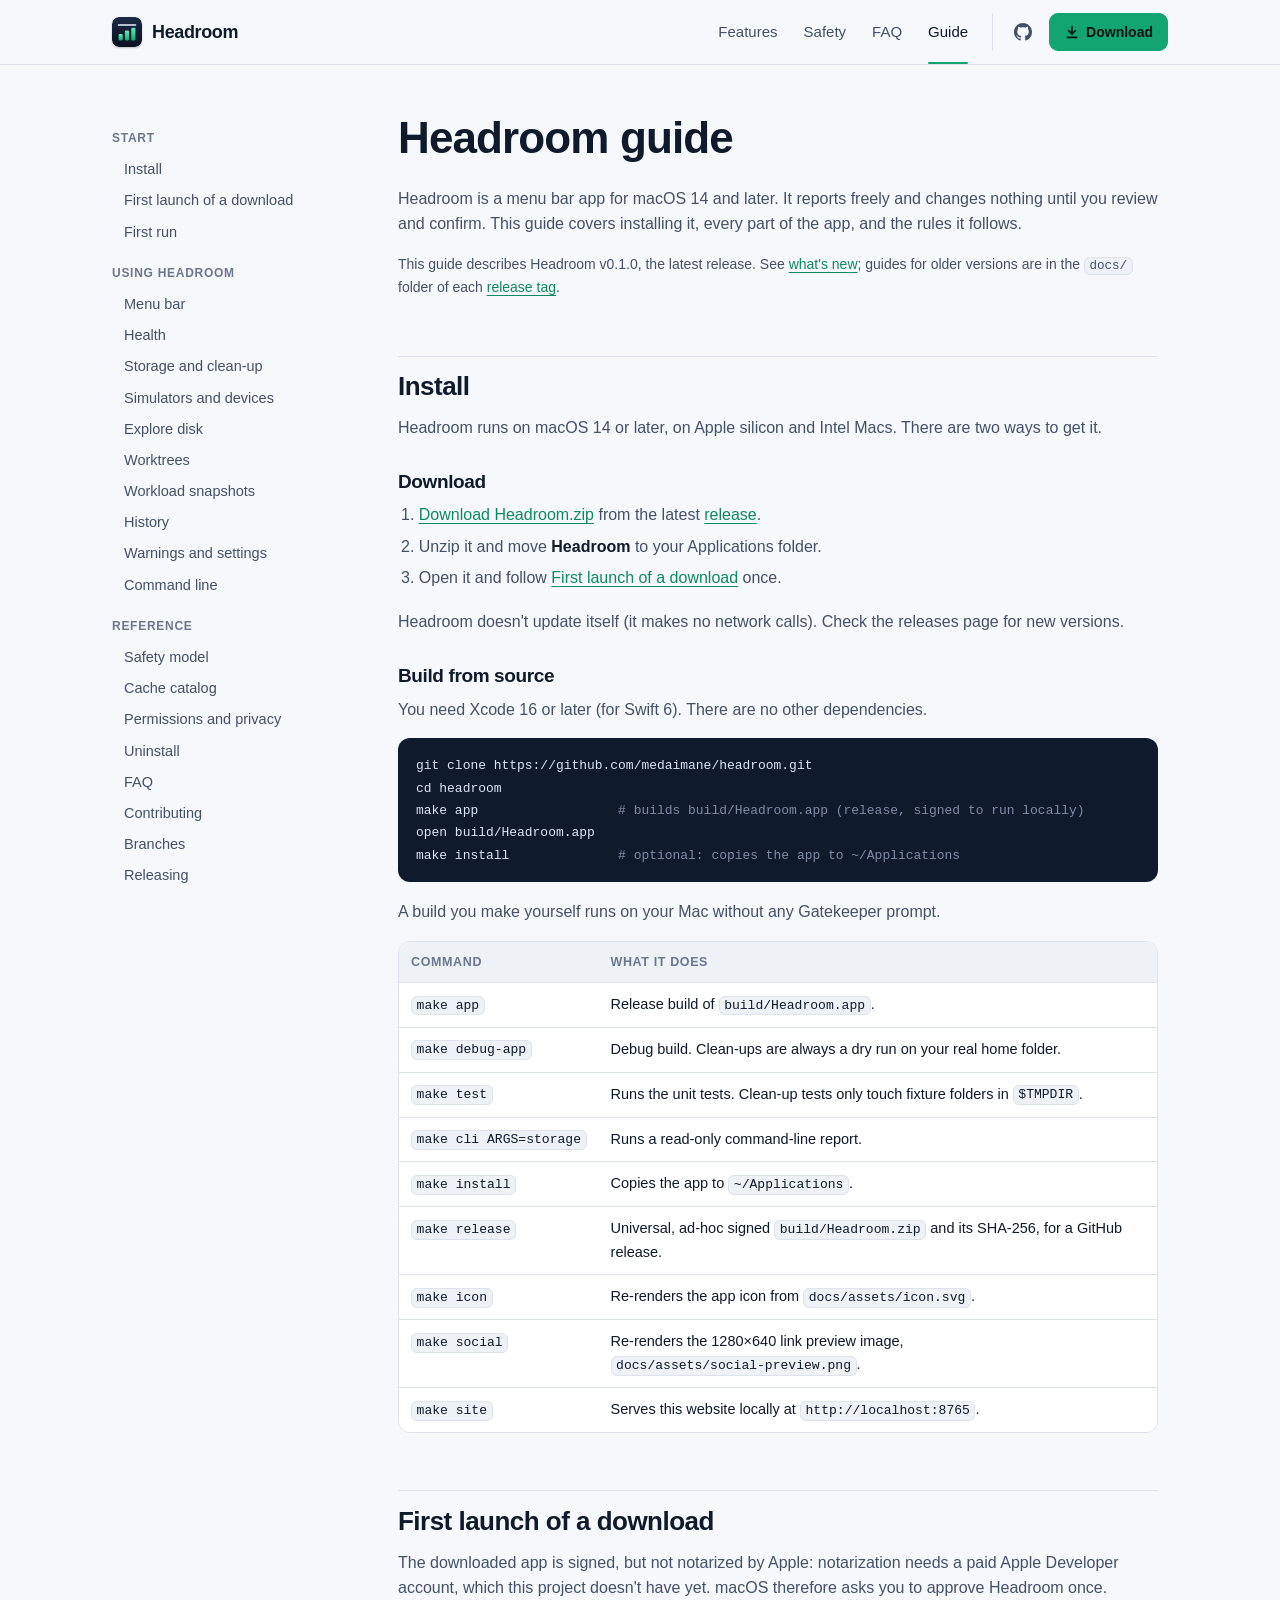
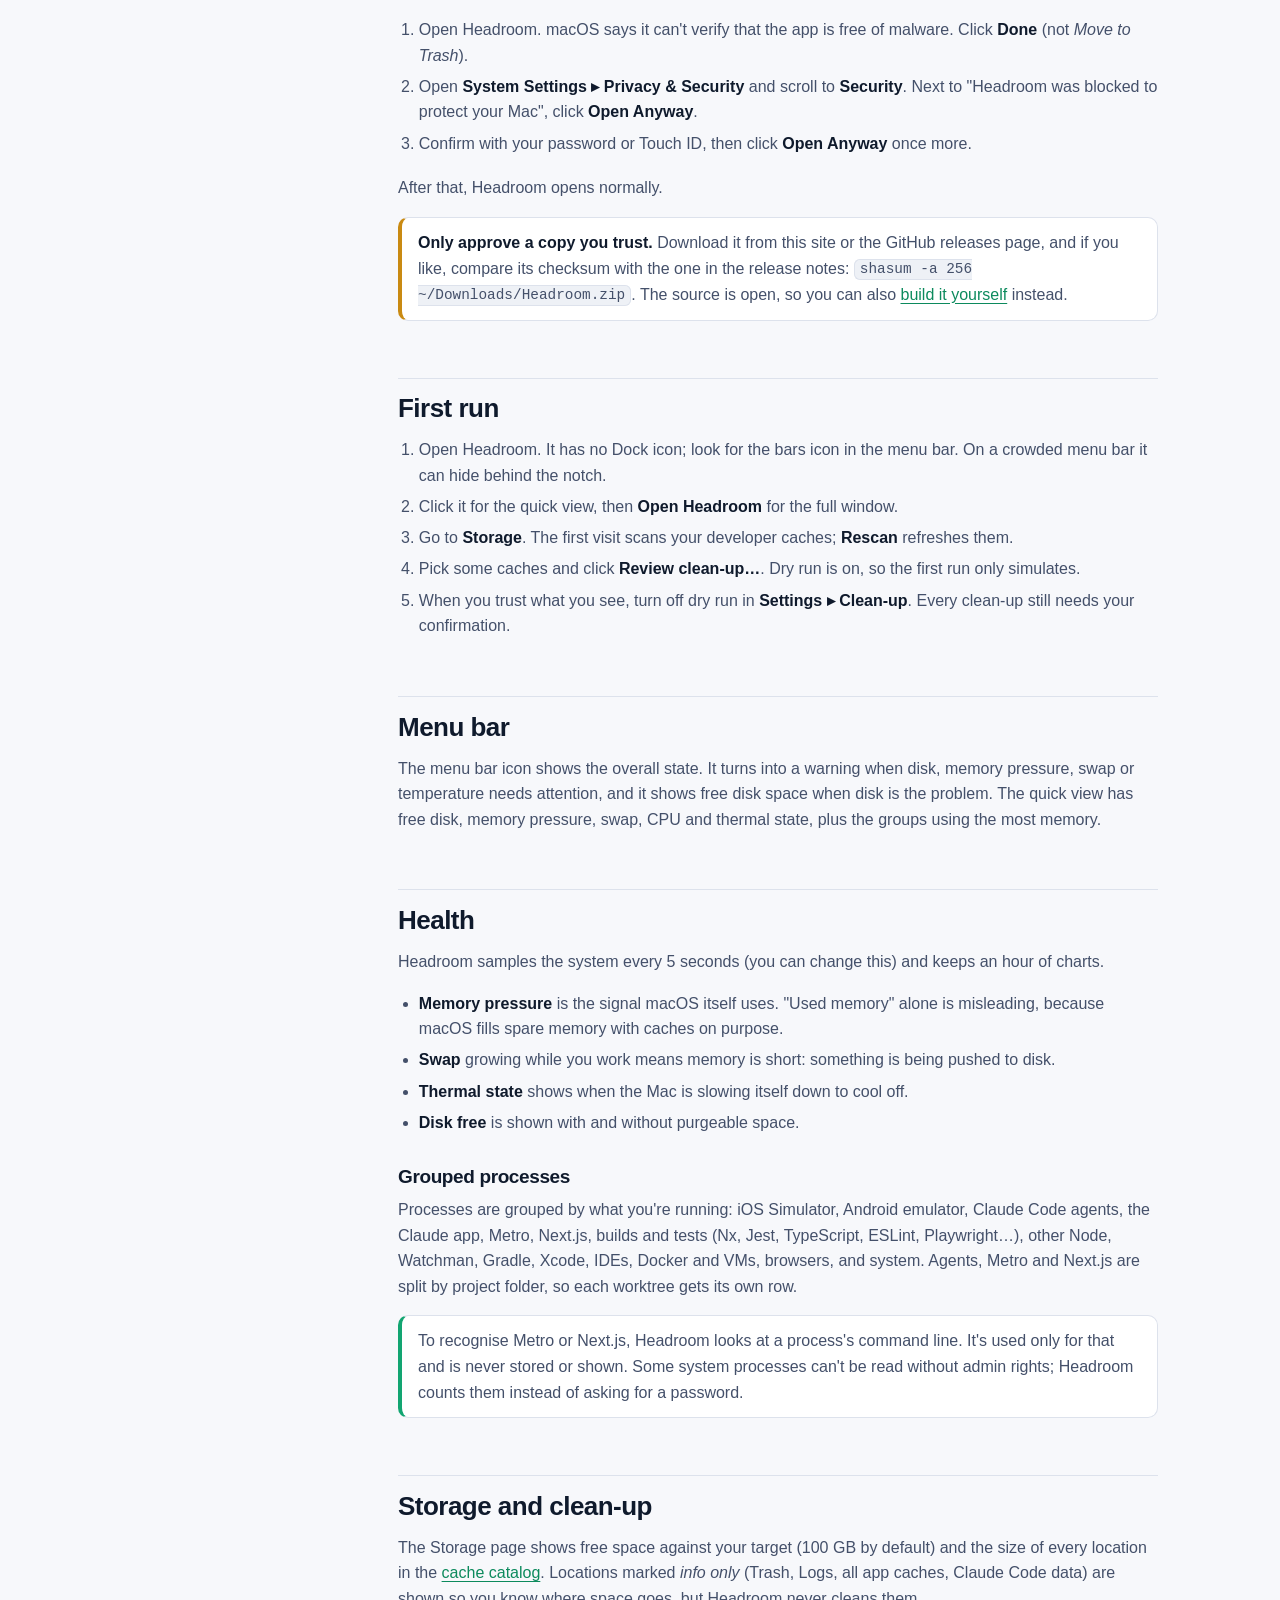
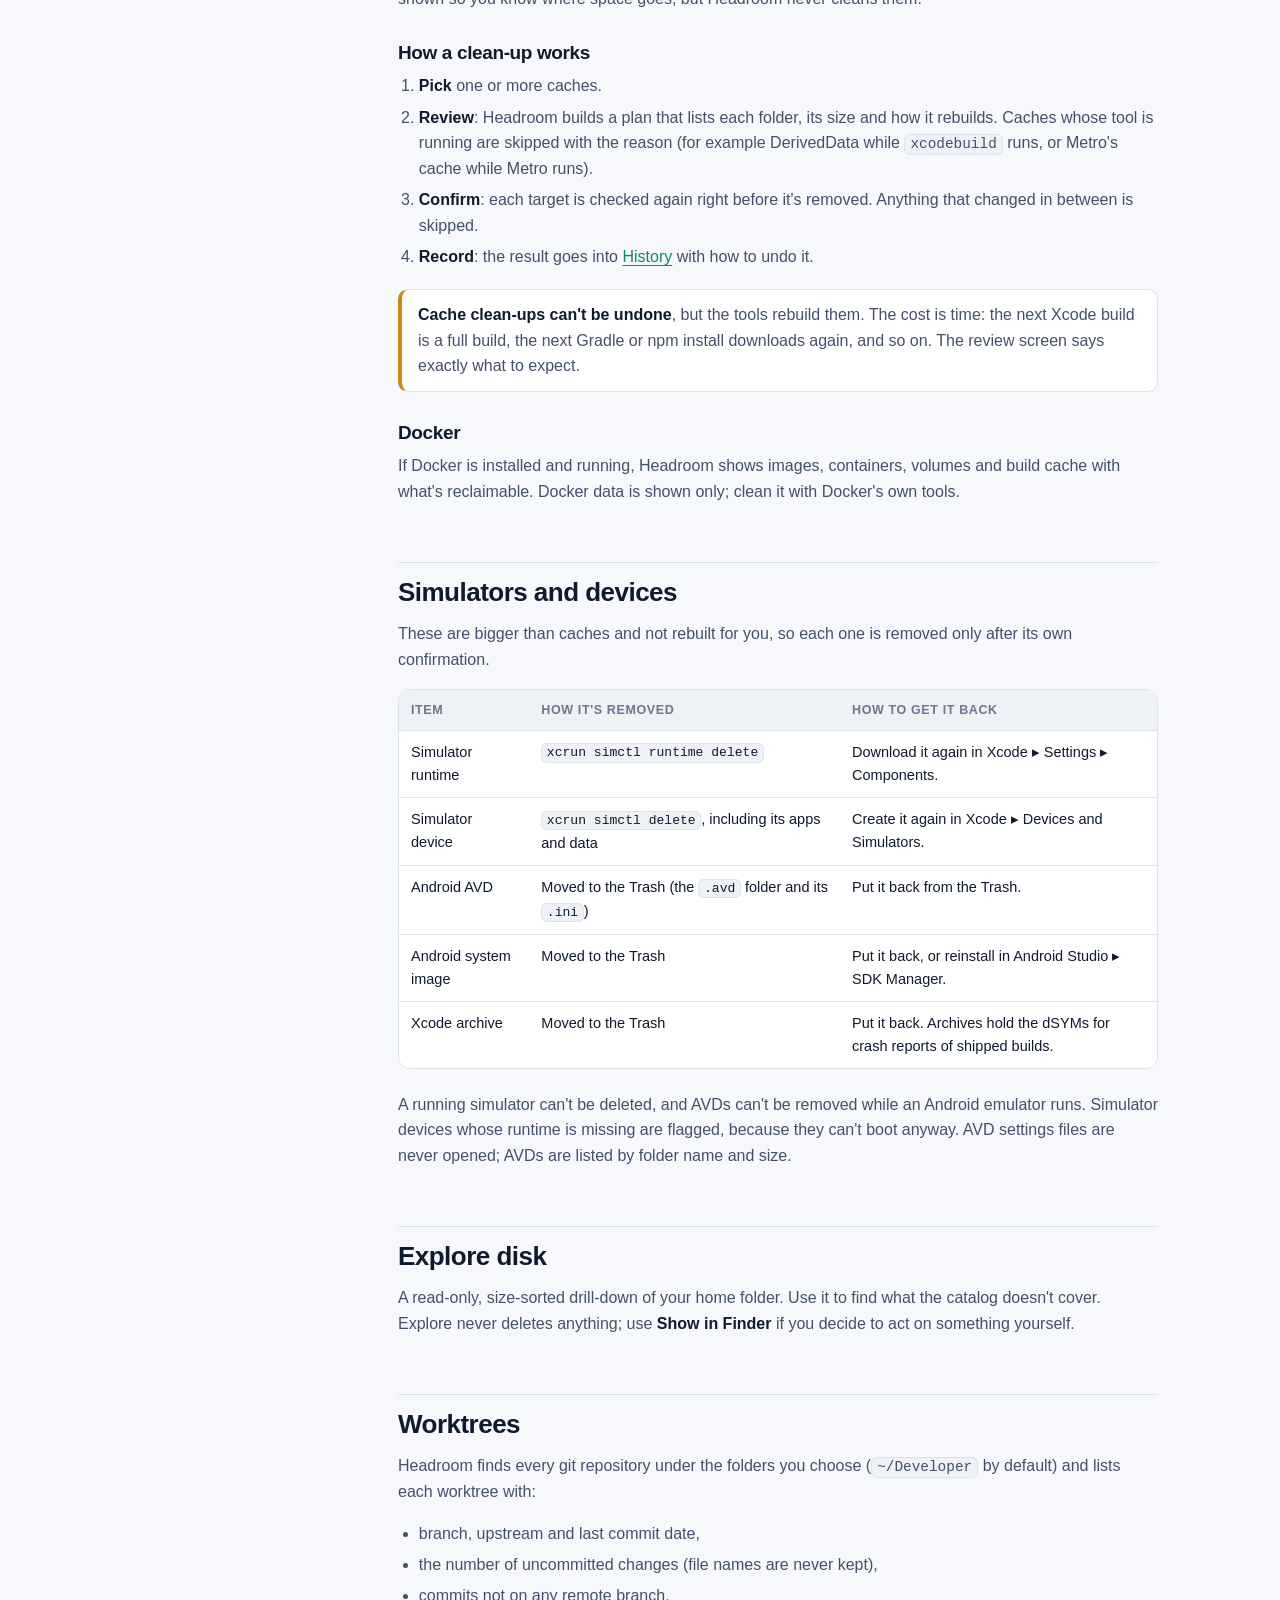
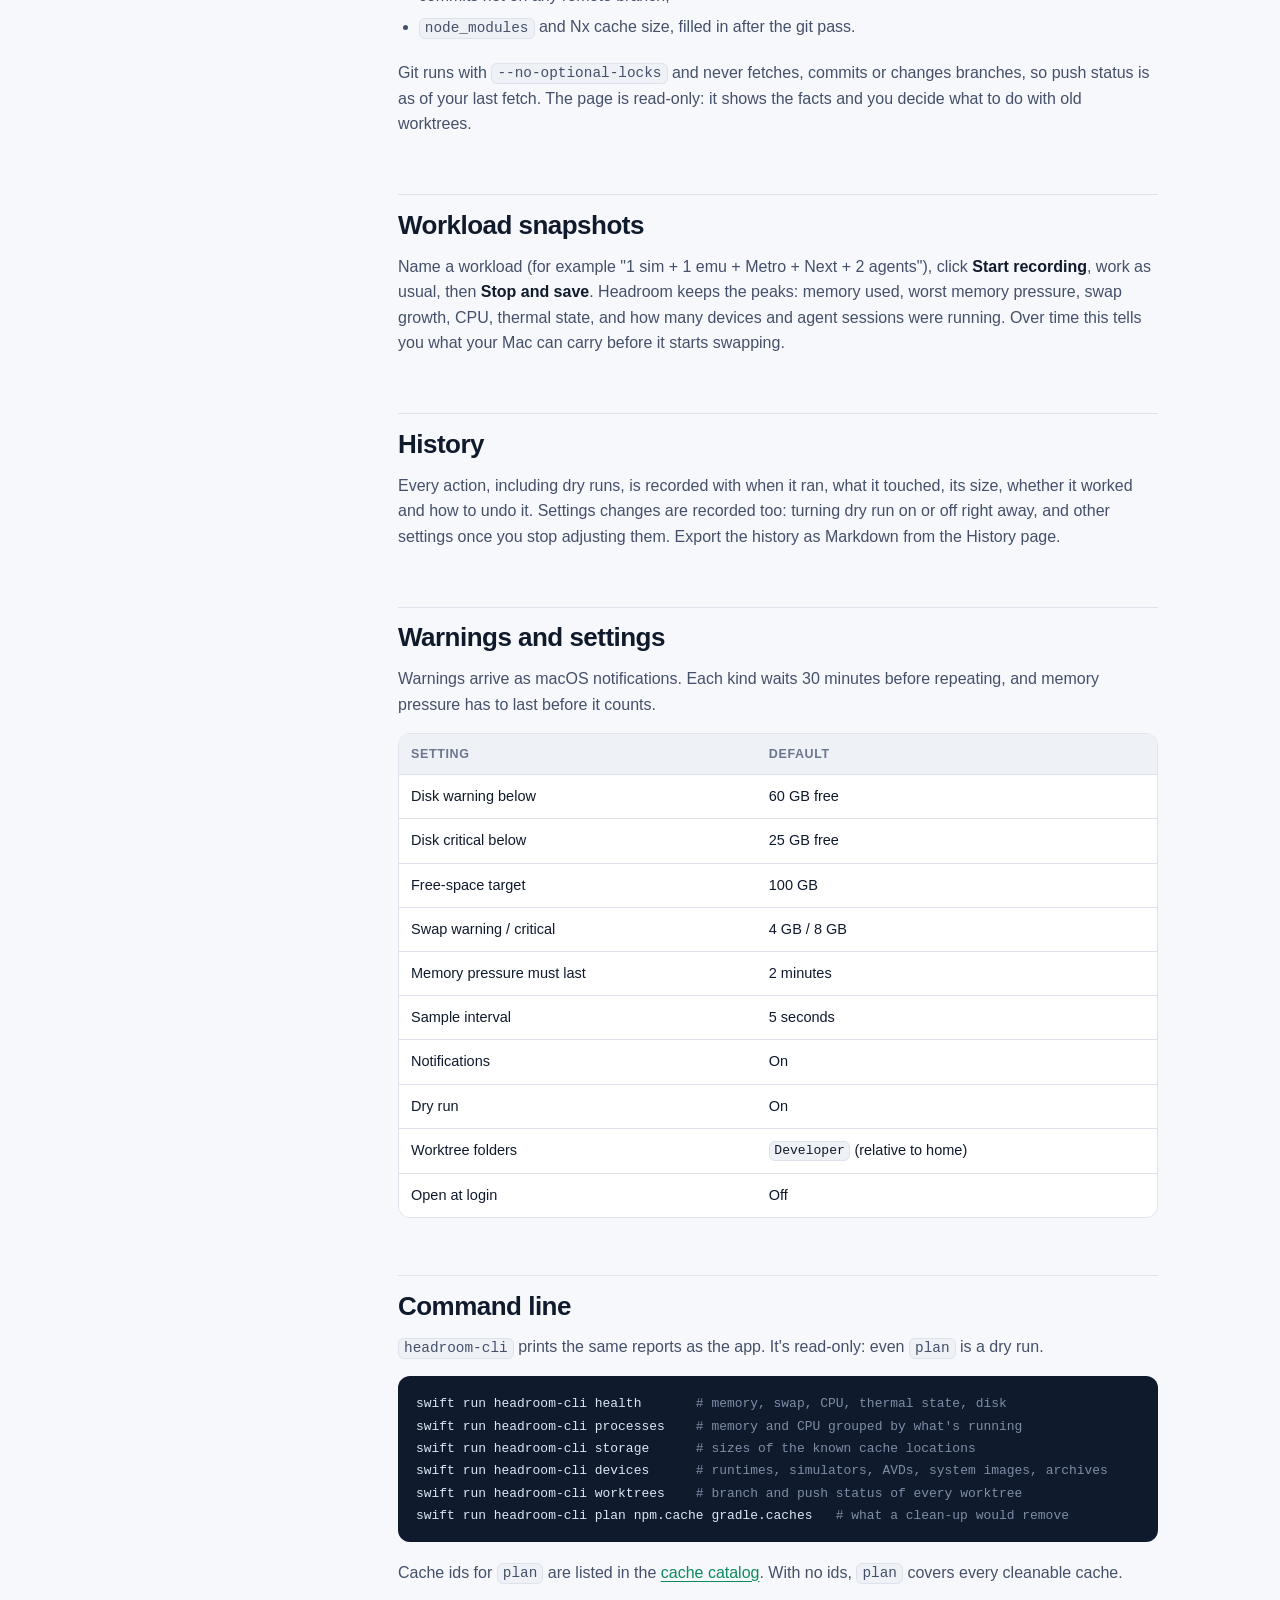
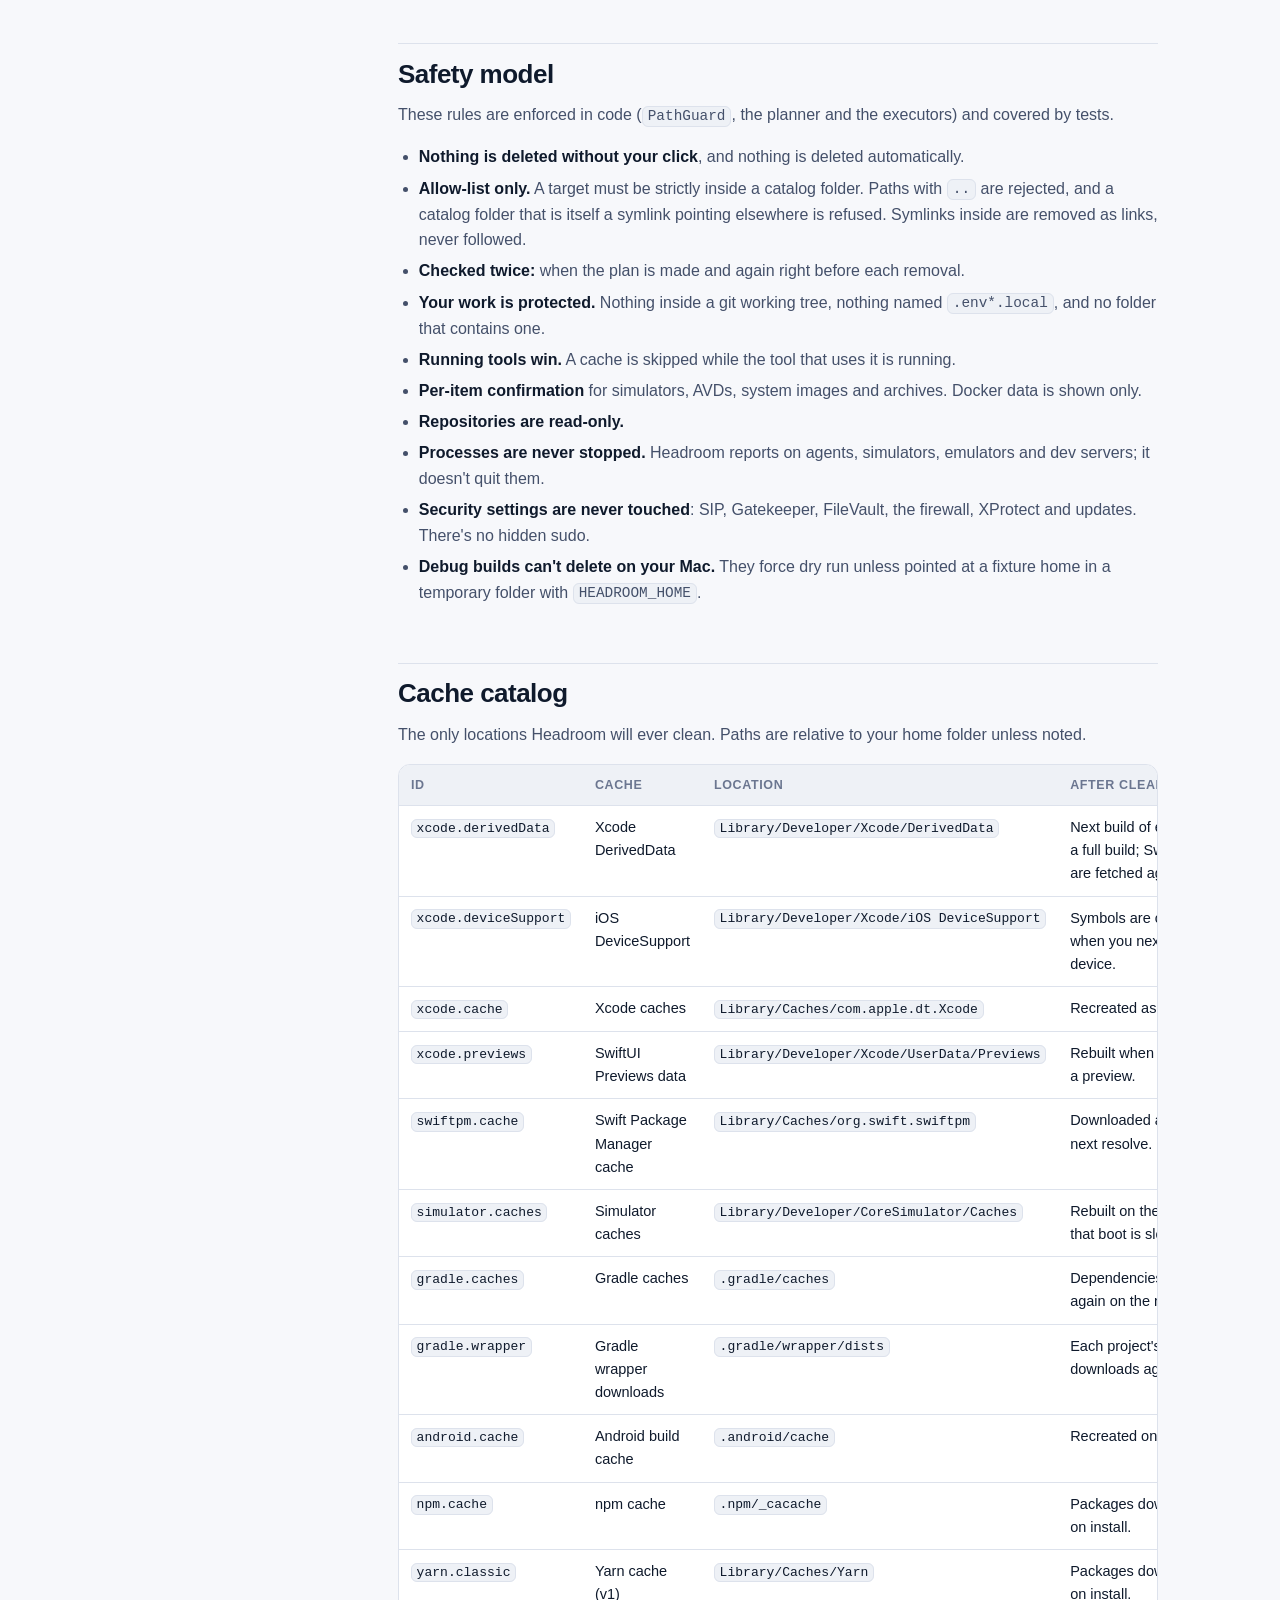
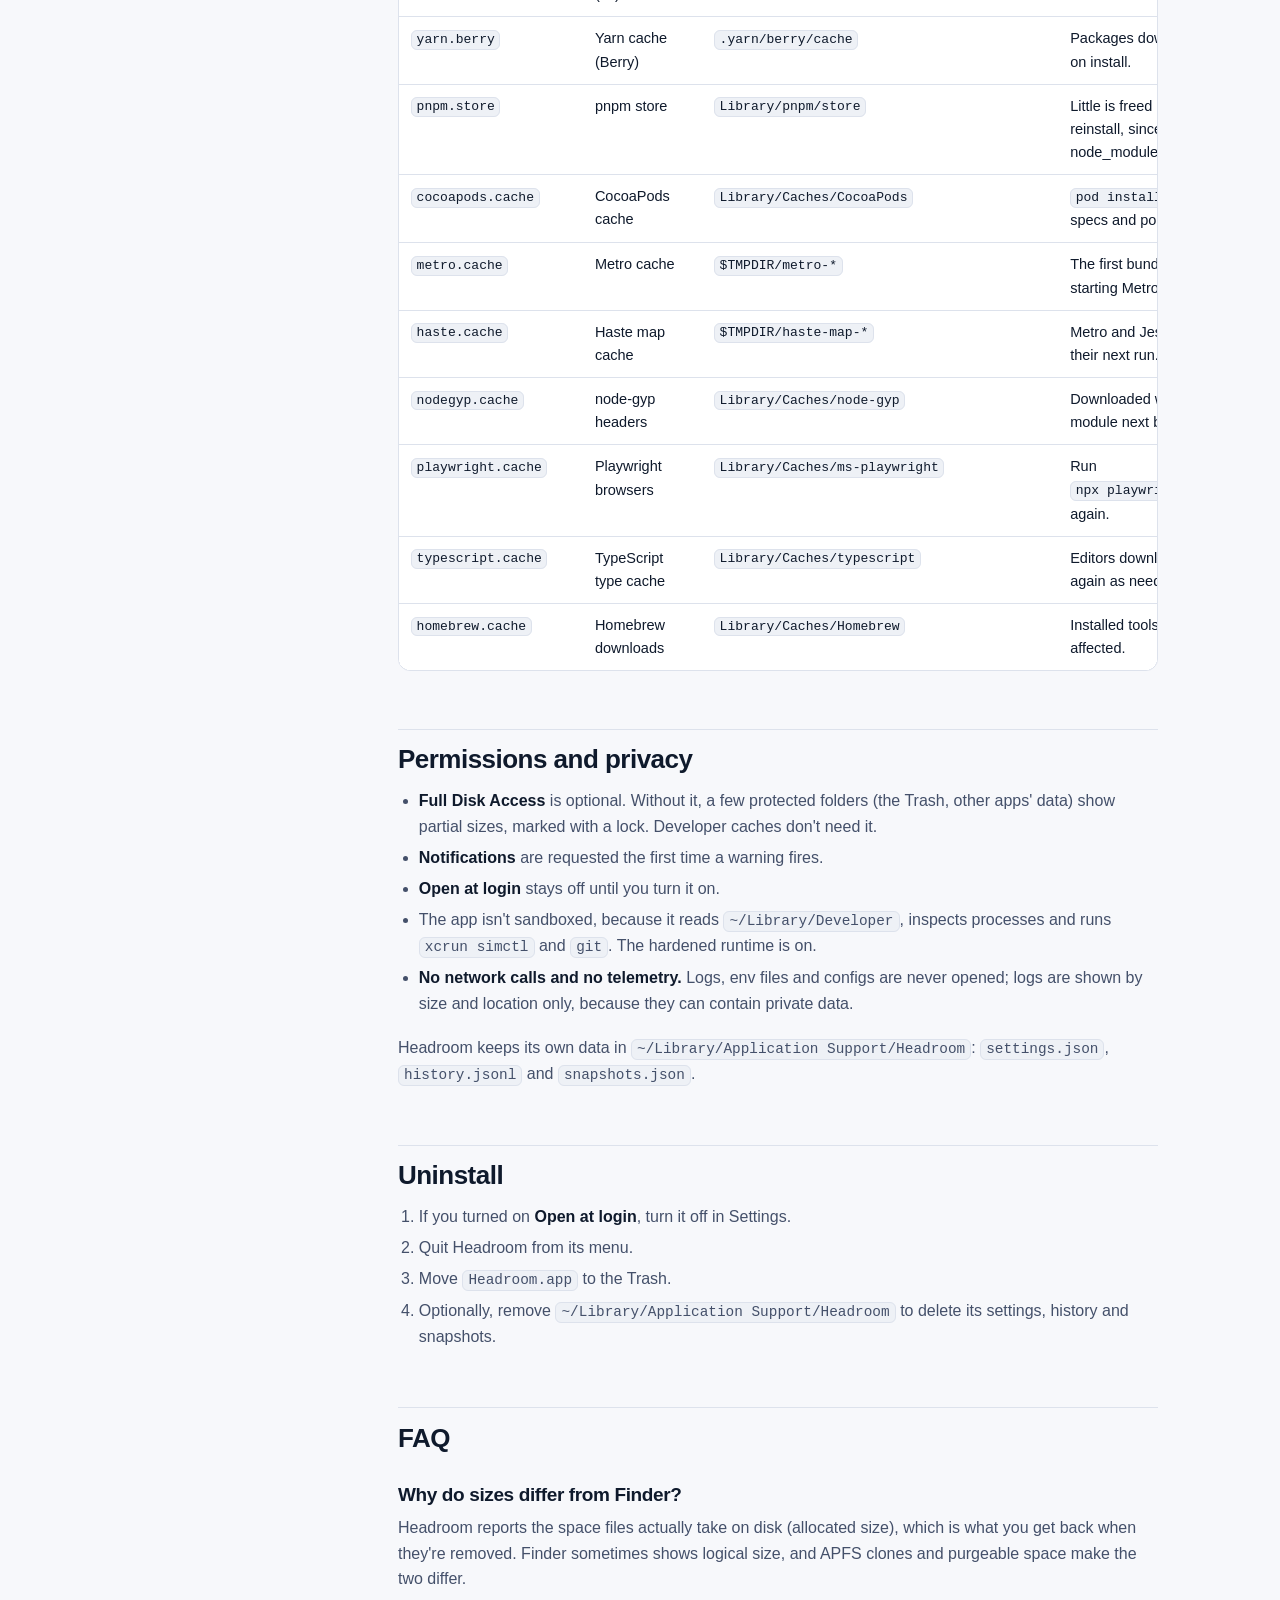
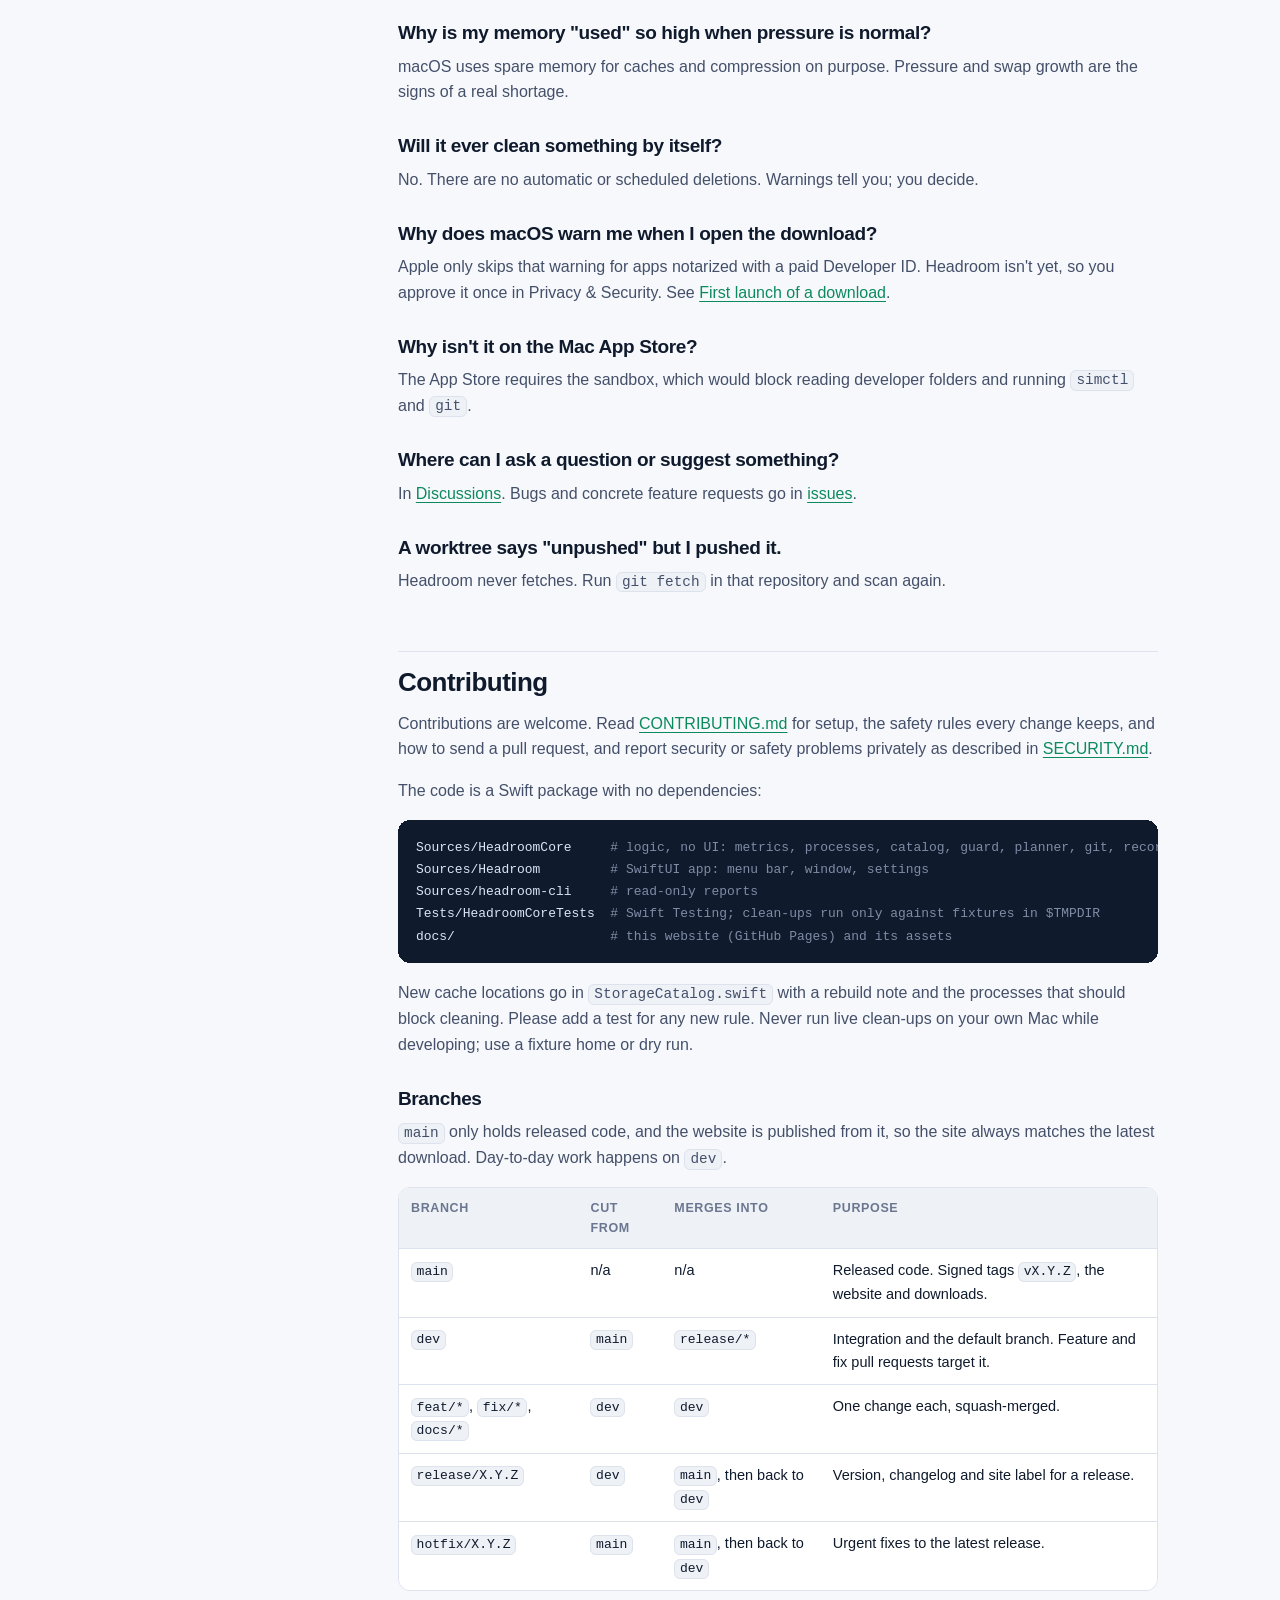
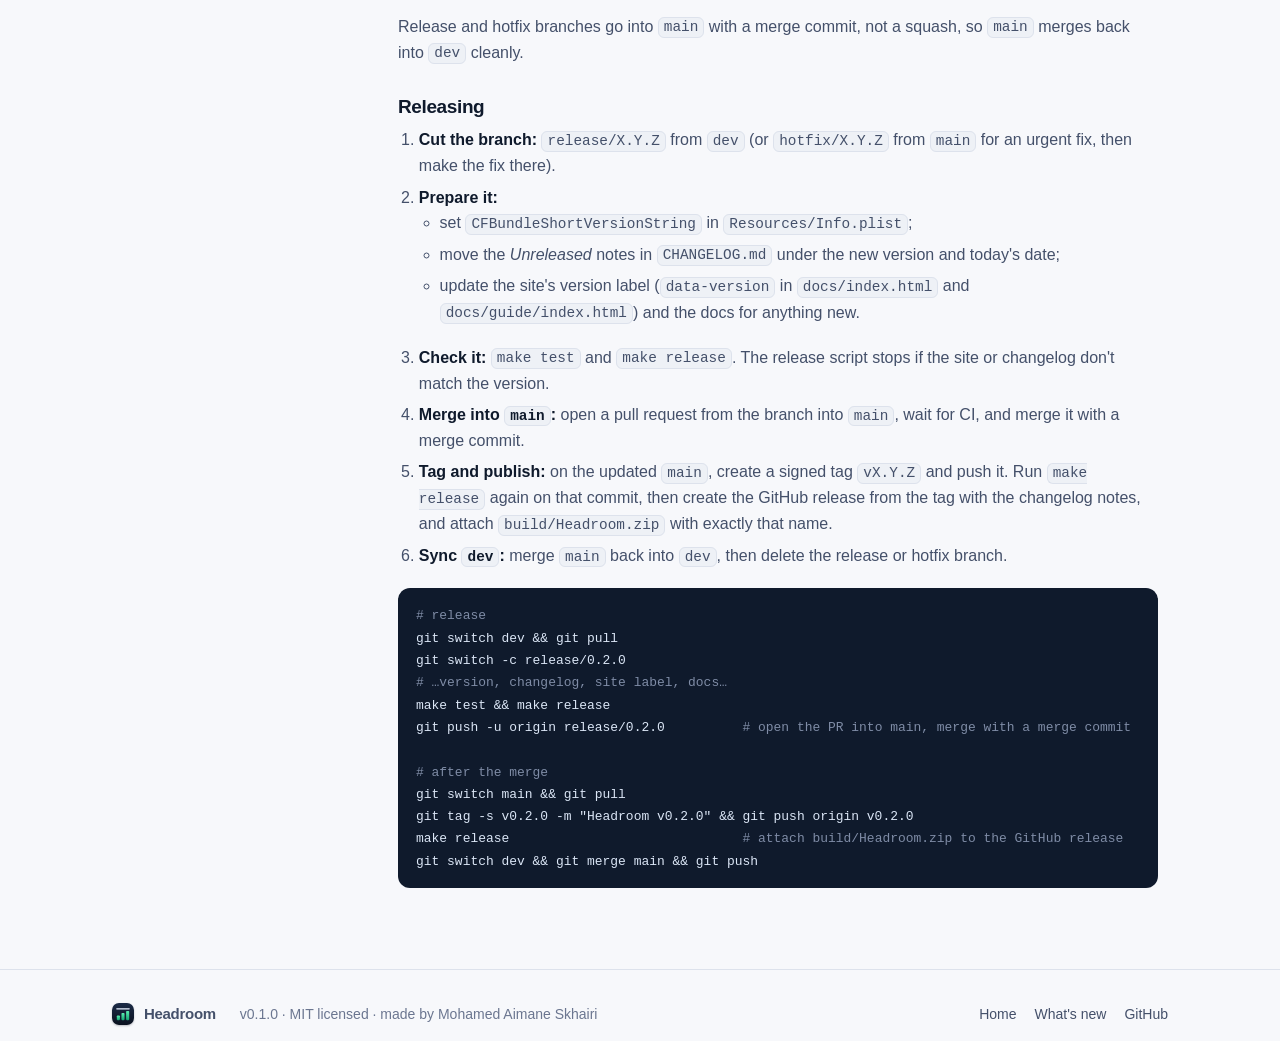
==== docs/guide/index.html @ bd7bbe06 "Record settings changes in History - Dry run on/off is recorded immediately with what it means and h" ====
<!doctype html>
<html lang="en">
<head>
  <meta charset="utf-8">
  <meta name="viewport" content="width=device-width, initial-scale=1">
  <title>Headroom Guide</title>
  <meta name="description" content="How to install and use Headroom: live health, storage and safe clean-ups, simulators and devices, worktrees, snapshots, the CLI and the safety model.">
  <meta name="theme-color" content="#0a111f">
  <meta property="og:title" content="Headroom Guide">
  <meta property="og:description" content="Install Headroom and use every part of it: live health, safe clean-ups, simulators, worktrees, snapshots and the CLI.">
  <meta property="og:type" content="website">
  <meta property="og:url" content="https://medaimane.github.io/headroom/guide/">
  <meta property="og:image" content="https://medaimane.github.io/headroom/assets/social-preview.png">
  <meta property="og:image:width" content="1280">
  <meta property="og:image:height" content="640">
  <meta property="og:image:alt" content="Headroom app icon with the tagline: Keep your dev Mac fast.">
  <meta name="twitter:card" content="summary_large_image">
  <link rel="icon" href="../assets/mark.svg" type="image/svg+xml">
  <link rel="stylesheet" href="../assets/site.css">
</head>
<body>
  <header class="site-header">
    <div class="wrap">
      <a class="brand" href="../"><img src="../assets/mark.svg" alt="">Headroom</a>
      <nav class="nav" aria-label="Main">
        <div class="nav-links">
          <a class="hide-sm" href="../#features">Features</a>
          <a class="hide-sm" href="../#safety">Safety</a>
          <a class="hide-sm" href="../#faq">FAQ</a>
          <a href="./" aria-current="page">Guide</a>
        </div>
        <div class="nav-actions">
          <a class="nav-icon" href="https://github.com/medaimane/headroom" aria-label="Headroom on GitHub" title="GitHub"><svg viewBox="0 0 16 16" width="18" height="18" fill="currentColor" aria-hidden="true"><path d="M8 0C3.58 0 0 3.58 0 8c0 3.54 2.29 6.53 5.47 7.59.4.07.55-.17.55-.38 0-.19-.01-.82-.01-1.49-2.01.37-2.53-.49-2.69-.94-.09-.23-.48-.94-.82-1.13-.28-.15-.68-.52-.01-.53.63-.01 1.08.58 1.23.82.72 1.21 1.87.87 2.33.66.07-.52.28-.87.51-1.07-1.78-.2-3.64-.89-3.64-3.95 0-.87.31-1.59.82-2.15-.08-.2-.36-1.02.08-2.12 0 0 .67-.21 2.2.82.64-.18 1.32-.27 2-.27.68 0 1.36.09 2 .27 1.53-1.04 2.2-.82 2.2-.82.44 1.1.16 1.92.08 2.12.51.56.82 1.27.82 2.15 0 3.07-1.87 3.75-3.65 3.95.29.25.54.73.54 1.48 0 1.07-.01 1.93-.01 2.2 0 .21.15.46.55.38A8.013 8.013 0 0016 8c0-4.42-3.58-8-8-8z"/></svg></a>
          <a class="btn primary btn-sm nav-download" aria-label="Download Headroom" href="https://github.com/medaimane/headroom/releases/latest/download/Headroom.zip"><svg viewBox="0 0 24 24" width="16" height="16" fill="none" stroke="currentColor" stroke-width="2.4" stroke-linecap="round" stroke-linejoin="round" aria-hidden="true"><path d="M12 4v11"/><path d="M7 10l5 5 5-5"/><path d="M5 20h14"/></svg><span class="label">Download</span></a>
        </div>
      </nav>
    </div>
  </header>

  <div class="wrap doc">
    <aside class="toc" aria-label="On this page">
      <details>
        <summary>On this page</summary>
        <p>Start</p>
        <ul>
          <li><a href="#install">Install</a></li>
          <li><a href="#first-launch">First launch of a download</a></li>
          <li><a href="#first-run">First run</a></li>
        </ul>
        <p>Using Headroom</p>
        <ul>
          <li><a href="#menu-bar">Menu bar</a></li>
          <li><a href="#health">Health</a></li>
          <li><a href="#storage">Storage and clean-up</a></li>
          <li><a href="#devices">Simulators and devices</a></li>
          <li><a href="#explore">Explore disk</a></li>
          <li><a href="#worktrees">Worktrees</a></li>
          <li><a href="#snapshots">Workload snapshots</a></li>
          <li><a href="#history">History</a></li>
          <li><a href="#settings">Warnings and settings</a></li>
          <li><a href="#cli">Command line</a></li>
        </ul>
        <p>Reference</p>
        <ul>
          <li><a href="#safety">Safety model</a></li>
          <li><a href="#caches">Cache catalog</a></li>
          <li><a href="#privacy">Permissions and privacy</a></li>
          <li><a href="#uninstall">Uninstall</a></li>
          <li><a href="#faq">FAQ</a></li>
          <li><a href="#contributing">Contributing</a></li>
          <li><a href="#branches">Branches</a></li>
          <li><a href="#releasing">Releasing</a></li>
        </ul>
      </details>
    </aside>

    <main class="prose">
      <h1>Headroom guide</h1>
      <p>Headroom is a menu bar app for macOS 14 and later. It reports freely and changes nothing until you review and confirm. This guide covers installing it, every part of the app, and the rules it follows.</p>
      <p class="fine">This guide describes Headroom <span class="version" data-version="0.1.0">v0.1.0</span>, the latest release. See <a href="https://github.com/medaimane/headroom/blob/main/CHANGELOG.md">what's new</a>; guides for older versions are in the <code>docs/</code> folder of each <a href="https://github.com/medaimane/headroom/tags">release tag</a>.</p>

      <h2 id="install">Install</h2>
      <p>Headroom runs on macOS 14 or later, on Apple silicon and Intel Macs. There are two ways to get it.</p>
      <h3>Download</h3>
      <ol>
        <li><a href="https://github.com/medaimane/headroom/releases/latest/download/Headroom.zip">Download Headroom.zip</a> from the latest <a href="https://github.com/medaimane/headroom/releases">release</a>.</li>
        <li>Unzip it and move <strong>Headroom</strong> to your Applications folder.</li>
        <li>Open it and follow <a href="#first-launch">First launch of a download</a> once.</li>
      </ol>
      <p>Headroom doesn't update itself (it makes no network calls). Check the releases page for new versions.</p>
      <h3>Build from source</h3>
      <p>You need Xcode 16 or later (for Swift 6). There are no other dependencies.</p>
<pre><code>git clone https://github.com/medaimane/headroom.git
cd headroom
make app                  <span class="c"># builds build/Headroom.app (release, signed to run locally)</span>
open build/Headroom.app
make install              <span class="c"># optional: copies the app to ~/Applications</span></code></pre>
      <p>A build you make yourself runs on your Mac without any Gatekeeper prompt.</p>
      <div class="table-wrap"><table>
        <thead><tr><th>Command</th><th>What it does</th></tr></thead>
        <tbody>
          <tr><td><code>make app</code></td><td>Release build of <code>build/Headroom.app</code>.</td></tr>
          <tr><td><code>make debug-app</code></td><td>Debug build. Clean-ups are always a dry run on your real home folder.</td></tr>
          <tr><td><code>make test</code></td><td>Runs the unit tests. Clean-up tests only touch fixture folders in <code>$TMPDIR</code>.</td></tr>
          <tr><td><code>make cli ARGS=storage</code></td><td>Runs a read-only command-line report.</td></tr>
          <tr><td><code>make install</code></td><td>Copies the app to <code>~/Applications</code>.</td></tr>
          <tr><td><code>make release</code></td><td>Universal, ad-hoc signed <code>build/Headroom.zip</code> and its SHA-256, for a GitHub release.</td></tr>
          <tr><td><code>make icon</code></td><td>Re-renders the app icon from <code>docs/assets/icon.svg</code>.</td></tr>
          <tr><td><code>make social</code></td><td>Re-renders the 1280×640 link preview image, <code>docs/assets/social-preview.png</code>.</td></tr>
          <tr><td><code>make site</code></td><td>Serves this website locally at <code>http://localhost:8765</code>.</td></tr>
        </tbody>
      </table></div>

      <h2 id="first-launch">First launch of a download</h2>
      <p>The downloaded app is signed, but not notarized by Apple: notarization needs a paid Apple Developer account, which this project doesn't have yet. macOS therefore asks you to approve Headroom once.</p>
      <ol>
        <li>Open Headroom. macOS says it can't verify that the app is free of malware. Click <strong>Done</strong> (not <em>Move to Trash</em>).</li>
        <li>Open <strong>System Settings ▸ Privacy &amp; Security</strong> and scroll to <strong>Security</strong>. Next to "Headroom was blocked to protect your Mac", click <strong>Open Anyway</strong>.</li>
        <li>Confirm with your password or Touch ID, then click <strong>Open Anyway</strong> once more.</li>
      </ol>
      <p>After that, Headroom opens normally.</p>
      <div class="callout warn"><p><strong>Only approve a copy you trust.</strong> Download it from this site or the GitHub releases page, and if you like, compare its checksum with the one in the release notes: <code>shasum -a 256 ~/Downloads/Headroom.zip</code>. The source is open, so you can also <a href="#install">build it yourself</a> instead.</p></div>

      <h2 id="first-run">First run</h2>
      <ol>
        <li>Open Headroom. It has no Dock icon; look for the bars icon in the menu bar. On a crowded menu bar it can hide behind the notch.</li>
        <li>Click it for the quick view, then <strong>Open Headroom</strong> for the full window.</li>
        <li>Go to <strong>Storage</strong>. The first visit scans your developer caches; <strong>Rescan</strong> refreshes them.</li>
        <li>Pick some caches and click <strong>Review clean-up…</strong>. Dry run is on, so the first run only simulates.</li>
        <li>When you trust what you see, turn off dry run in <strong>Settings ▸ Clean-up</strong>. Every clean-up still needs your confirmation.</li>
      </ol>

      <h2 id="menu-bar">Menu bar</h2>
      <p>The menu bar icon shows the overall state. It turns into a warning when disk, memory pressure, swap or temperature needs attention, and it shows free disk space when disk is the problem. The quick view has free disk, memory pressure, swap, CPU and thermal state, plus the groups using the most memory.</p>

      <h2 id="health">Health</h2>
      <p>Headroom samples the system every 5 seconds (you can change this) and keeps an hour of charts.</p>
      <ul>
        <li><strong>Memory pressure</strong> is the signal macOS itself uses. "Used memory" alone is misleading, because macOS fills spare memory with caches on purpose.</li>
        <li><strong>Swap</strong> growing while you work means memory is short: something is being pushed to disk.</li>
        <li><strong>Thermal state</strong> shows when the Mac is slowing itself down to cool off.</li>
        <li><strong>Disk free</strong> is shown with and without purgeable space.</li>
      </ul>
      <h3>Grouped processes</h3>
      <p>Processes are grouped by what you're running: iOS Simulator, Android emulator, Claude Code agents, the Claude app, Metro, Next.js, builds and tests (Nx, Jest, TypeScript, ESLint, Playwright…), other Node, Watchman, Gradle, Xcode, IDEs, Docker and VMs, browsers, and system. Agents, Metro and Next.js are split by project folder, so each worktree gets its own row.</p>
      <div class="callout"><p>To recognise Metro or Next.js, Headroom looks at a process's command line. It's used only for that and is never stored or shown. Some system processes can't be read without admin rights; Headroom counts them instead of asking for a password.</p></div>

      <h2 id="storage">Storage and clean-up</h2>
      <p>The Storage page shows free space against your target (100 GB by default) and the size of every location in the <a href="#caches">cache catalog</a>. Locations marked <em>info only</em> (Trash, Logs, all app caches, Claude Code data) are shown so you know where space goes, but Headroom never cleans them.</p>
      <h3>How a clean-up works</h3>
      <ol>
        <li><strong>Pick</strong> one or more caches.</li>
        <li><strong>Review</strong>: Headroom builds a plan that lists each folder, its size and how it rebuilds. Caches whose tool is running are skipped with the reason (for example DerivedData while <code>xcodebuild</code> runs, or Metro's cache while Metro runs).</li>
        <li><strong>Confirm</strong>: each target is checked again right before it's removed. Anything that changed in between is skipped.</li>
        <li><strong>Record</strong>: the result goes into <a href="#history">History</a> with how to undo it.</li>
      </ol>
      <div class="callout warn"><p><strong>Cache clean-ups can't be undone</strong>, but the tools rebuild them. The cost is time: the next Xcode build is a full build, the next Gradle or npm install downloads again, and so on. The review screen says exactly what to expect.</p></div>
      <h3>Docker</h3>
      <p>If Docker is installed and running, Headroom shows images, containers, volumes and build cache with what's reclaimable. Docker data is shown only; clean it with Docker's own tools.</p>

      <h2 id="devices">Simulators and devices</h2>
      <p>These are bigger than caches and not rebuilt for you, so each one is removed only after its own confirmation.</p>
      <div class="table-wrap"><table>
        <thead><tr><th>Item</th><th>How it's removed</th><th>How to get it back</th></tr></thead>
        <tbody>
          <tr><td>Simulator runtime</td><td><code>xcrun simctl runtime delete</code></td><td>Download it again in Xcode ▸ Settings ▸ Components.</td></tr>
          <tr><td>Simulator device</td><td><code>xcrun simctl delete</code>, including its apps and data</td><td>Create it again in Xcode ▸ Devices and Simulators.</td></tr>
          <tr><td>Android AVD</td><td>Moved to the Trash (the <code>.avd</code> folder and its <code>.ini</code>)</td><td>Put it back from the Trash.</td></tr>
          <tr><td>Android system image</td><td>Moved to the Trash</td><td>Put it back, or reinstall in Android Studio ▸ SDK Manager.</td></tr>
          <tr><td>Xcode archive</td><td>Moved to the Trash</td><td>Put it back. Archives hold the dSYMs for crash reports of shipped builds.</td></tr>
        </tbody>
      </table></div>
      <p>A running simulator can't be deleted, and AVDs can't be removed while an Android emulator runs. Simulator devices whose runtime is missing are flagged, because they can't boot anyway. AVD settings files are never opened; AVDs are listed by folder name and size.</p>

      <h2 id="explore">Explore disk</h2>
      <p>A read-only, size-sorted drill-down of your home folder. Use it to find what the catalog doesn't cover. Explore never deletes anything; use <strong>Show in Finder</strong> if you decide to act on something yourself.</p>

      <h2 id="worktrees">Worktrees</h2>
      <p>Headroom finds every git repository under the folders you choose (<code>~/Developer</code> by default) and lists each worktree with:</p>
      <ul>
        <li>branch, upstream and last commit date,</li>
        <li>the number of uncommitted changes (file names are never kept),</li>
        <li>commits not on any remote branch,</li>
        <li><code>node_modules</code> and Nx cache size, filled in after the git pass.</li>
      </ul>
      <p>Git runs with <code>--no-optional-locks</code> and never fetches, commits or changes branches, so push status is as of your last fetch. The page is read-only: it shows the facts and you decide what to do with old worktrees.</p>

      <h2 id="snapshots">Workload snapshots</h2>
      <p>Name a workload (for example "1 sim + 1 emu + Metro + Next + 2 agents"), click <strong>Start recording</strong>, work as usual, then <strong>Stop and save</strong>. Headroom keeps the peaks: memory used, worst memory pressure, swap growth, CPU, thermal state, and how many devices and agent sessions were running. Over time this tells you what your Mac can carry before it starts swapping.</p>

      <h2 id="history">History</h2>
      <p>Every action, including dry runs, is recorded with when it ran, what it touched, its size, whether it worked and how to undo it. Settings changes are recorded too: turning dry run on or off right away, and other settings once you stop adjusting them. Export the history as Markdown from the History page.</p>

      <h2 id="settings">Warnings and settings</h2>
      <p>Warnings arrive as macOS notifications. Each kind waits 30 minutes before repeating, and memory pressure has to last before it counts.</p>
      <div class="table-wrap"><table>
        <thead><tr><th>Setting</th><th>Default</th></tr></thead>
        <tbody>
          <tr><td>Disk warning below</td><td>60 GB free</td></tr>
          <tr><td>Disk critical below</td><td>25 GB free</td></tr>
          <tr><td>Free-space target</td><td>100 GB</td></tr>
          <tr><td>Swap warning / critical</td><td>4 GB / 8 GB</td></tr>
          <tr><td>Memory pressure must last</td><td>2 minutes</td></tr>
          <tr><td>Sample interval</td><td>5 seconds</td></tr>
          <tr><td>Notifications</td><td>On</td></tr>
          <tr><td>Dry run</td><td>On</td></tr>
          <tr><td>Worktree folders</td><td><code>Developer</code> (relative to home)</td></tr>
          <tr><td>Open at login</td><td>Off</td></tr>
        </tbody>
      </table></div>

      <h2 id="cli">Command line</h2>
      <p><code>headroom-cli</code> prints the same reports as the app. It's read-only: even <code>plan</code> is a dry run.</p>
<pre><code>swift run headroom-cli health       <span class="c"># memory, swap, CPU, thermal state, disk</span>
swift run headroom-cli processes    <span class="c"># memory and CPU grouped by what's running</span>
swift run headroom-cli storage      <span class="c"># sizes of the known cache locations</span>
swift run headroom-cli devices      <span class="c"># runtimes, simulators, AVDs, system images, archives</span>
swift run headroom-cli worktrees    <span class="c"># branch and push status of every worktree</span>
swift run headroom-cli plan npm.cache gradle.caches   <span class="c"># what a clean-up would remove</span></code></pre>
      <p>Cache ids for <code>plan</code> are listed in the <a href="#caches">cache catalog</a>. With no ids, <code>plan</code> covers every cleanable cache.</p>

      <h2 id="safety">Safety model</h2>
      <p>These rules are enforced in code (<code>PathGuard</code>, the planner and the executors) and covered by tests.</p>
      <ul>
        <li><strong>Nothing is deleted without your click</strong>, and nothing is deleted automatically.</li>
        <li><strong>Allow-list only.</strong> A target must be strictly inside a catalog folder. Paths with <code>..</code> are rejected, and a catalog folder that is itself a symlink pointing elsewhere is refused. Symlinks inside are removed as links, never followed.</li>
        <li><strong>Checked twice:</strong> when the plan is made and again right before each removal.</li>
        <li><strong>Your work is protected.</strong> Nothing inside a git working tree, nothing named <code>.env*.local</code>, and no folder that contains one.</li>
        <li><strong>Running tools win.</strong> A cache is skipped while the tool that uses it is running.</li>
        <li><strong>Per-item confirmation</strong> for simulators, AVDs, system images and archives. Docker data is shown only.</li>
        <li><strong>Repositories are read-only.</strong></li>
        <li><strong>Processes are never stopped.</strong> Headroom reports on agents, simulators, emulators and dev servers; it doesn't quit them.</li>
        <li><strong>Security settings are never touched</strong>: SIP, Gatekeeper, FileVault, the firewall, XProtect and updates. There's no hidden sudo.</li>
        <li><strong>Debug builds can't delete on your Mac.</strong> They force dry run unless pointed at a fixture home in a temporary folder with <code>HEADROOM_HOME</code>.</li>
      </ul>

      <h2 id="caches">Cache catalog</h2>
      <p>The only locations Headroom will ever clean. Paths are relative to your home folder unless noted.</p>
      <div class="table-wrap"><table>
        <thead><tr><th>Id</th><th>Cache</th><th>Location</th><th>After cleaning</th></tr></thead>
        <tbody>
          <tr><td><code>xcode.derivedData</code></td><td>Xcode DerivedData</td><td><code>Library/Developer/Xcode/DerivedData</code></td><td>Next build of each project is a full build; Swift packages are fetched again.</td></tr>
          <tr><td><code>xcode.deviceSupport</code></td><td>iOS DeviceSupport</td><td><code>Library/Developer/Xcode/iOS DeviceSupport</code></td><td>Symbols are copied again when you next connect a device.</td></tr>
          <tr><td><code>xcode.cache</code></td><td>Xcode caches</td><td><code>Library/Caches/com.apple.dt.Xcode</code></td><td>Recreated as you work.</td></tr>
          <tr><td><code>xcode.previews</code></td><td>SwiftUI Previews data</td><td><code>Library/Developer/Xcode/UserData/Previews</code></td><td>Rebuilt when you next open a preview.</td></tr>
          <tr><td><code>swiftpm.cache</code></td><td>Swift Package Manager cache</td><td><code>Library/Caches/org.swift.swiftpm</code></td><td>Downloaded again on the next resolve.</td></tr>
          <tr><td><code>simulator.caches</code></td><td>Simulator caches</td><td><code>Library/Developer/CoreSimulator/Caches</code></td><td>Rebuilt on the next boot; that boot is slower.</td></tr>
          <tr><td><code>gradle.caches</code></td><td>Gradle caches</td><td><code>.gradle/caches</code></td><td>Dependencies download again on the next build.</td></tr>
          <tr><td><code>gradle.wrapper</code></td><td>Gradle wrapper downloads</td><td><code>.gradle/wrapper/dists</code></td><td>Each project's Gradle downloads again.</td></tr>
          <tr><td><code>android.cache</code></td><td>Android build cache</td><td><code>.android/cache</code></td><td>Recreated on the next build.</td></tr>
          <tr><td><code>npm.cache</code></td><td>npm cache</td><td><code>.npm/_cacache</code></td><td>Packages download again on install.</td></tr>
          <tr><td><code>yarn.classic</code></td><td>Yarn cache (v1)</td><td><code>Library/Caches/Yarn</code></td><td>Packages download again on install.</td></tr>
          <tr><td><code>yarn.berry</code></td><td>Yarn cache (Berry)</td><td><code>.yarn/berry/cache</code></td><td>Packages download again on install.</td></tr>
          <tr><td><code>pnpm.store</code></td><td>pnpm store</td><td><code>Library/pnpm/store</code></td><td>Little is freed until projects reinstall, since node_modules link into it.</td></tr>
          <tr><td><code>cocoapods.cache</code></td><td>CocoaPods cache</td><td><code>Library/Caches/CocoaPods</code></td><td><code>pod install</code> downloads specs and pods again.</td></tr>
          <tr><td><code>metro.cache</code></td><td>Metro cache</td><td><code>$TMPDIR/metro-*</code></td><td>The first bundle after starting Metro is slower.</td></tr>
          <tr><td><code>haste.cache</code></td><td>Haste map cache</td><td><code>$TMPDIR/haste-map-*</code></td><td>Metro and Jest rebuild it on their next run.</td></tr>
          <tr><td><code>nodegyp.cache</code></td><td>node-gyp headers</td><td><code>Library/Caches/node-gyp</code></td><td>Downloaded when a native module next builds.</td></tr>
          <tr><td><code>playwright.cache</code></td><td>Playwright browsers</td><td><code>Library/Caches/ms-playwright</code></td><td>Run <code>npx playwright install</code> again.</td></tr>
          <tr><td><code>typescript.cache</code></td><td>TypeScript type cache</td><td><code>Library/Caches/typescript</code></td><td>Editors download types again as needed.</td></tr>
          <tr><td><code>homebrew.cache</code></td><td>Homebrew downloads</td><td><code>Library/Caches/Homebrew</code></td><td>Installed tools aren't affected.</td></tr>
        </tbody>
      </table></div>

      <h2 id="privacy">Permissions and privacy</h2>
      <ul>
        <li><strong>Full Disk Access</strong> is optional. Without it, a few protected folders (the Trash, other apps' data) show partial sizes, marked with a lock. Developer caches don't need it.</li>
        <li><strong>Notifications</strong> are requested the first time a warning fires.</li>
        <li><strong>Open at login</strong> stays off until you turn it on.</li>
        <li>The app isn't sandboxed, because it reads <code>~/Library/Developer</code>, inspects processes and runs <code>xcrun simctl</code> and <code>git</code>. The hardened runtime is on.</li>
        <li><strong>No network calls and no telemetry.</strong> Logs, env files and configs are never opened; logs are shown by size and location only, because they can contain private data.</li>
      </ul>
      <p>Headroom keeps its own data in <code>~/Library/Application Support/Headroom</code>: <code>settings.json</code>, <code>history.jsonl</code> and <code>snapshots.json</code>.</p>

      <h2 id="uninstall">Uninstall</h2>
      <ol>
        <li>If you turned on <strong>Open at login</strong>, turn it off in Settings.</li>
        <li>Quit Headroom from its menu.</li>
        <li>Move <code>Headroom.app</code> to the Trash.</li>
        <li>Optionally, remove <code>~/Library/Application Support/Headroom</code> to delete its settings, history and snapshots.</li>
      </ol>

      <h2 id="faq">FAQ</h2>
      <h3>Why do sizes differ from Finder?</h3>
      <p>Headroom reports the space files actually take on disk (allocated size), which is what you get back when they're removed. Finder sometimes shows logical size, and APFS clones and purgeable space make the two differ.</p>
      <h3>Why is my memory "used" so high when pressure is normal?</h3>
      <p>macOS uses spare memory for caches and compression on purpose. Pressure and swap growth are the signs of a real shortage.</p>
      <h3>Will it ever clean something by itself?</h3>
      <p>No. There are no automatic or scheduled deletions. Warnings tell you; you decide.</p>
      <h3>Why does macOS warn me when I open the download?</h3>
      <p>Apple only skips that warning for apps notarized with a paid Developer ID. Headroom isn't yet, so you approve it once in Privacy &amp; Security. See <a href="#first-launch">First launch of a download</a>.</p>
      <h3>Why isn't it on the Mac App Store?</h3>
      <p>The App Store requires the sandbox, which would block reading developer folders and running <code>simctl</code> and <code>git</code>.</p>
      <h3>Where can I ask a question or suggest something?</h3>
      <p>In <a href="https://github.com/medaimane/headroom/discussions">Discussions</a>. Bugs and concrete feature requests go in <a href="https://github.com/medaimane/headroom/issues/new/choose">issues</a>.</p>
      <h3>A worktree says "unpushed" but I pushed it.</h3>
      <p>Headroom never fetches. Run <code>git fetch</code> in that repository and scan again.</p>

      <h2 id="contributing">Contributing</h2>
      <p>Contributions are welcome. Read <a href="https://github.com/medaimane/headroom/blob/main/CONTRIBUTING.md">CONTRIBUTING.md</a> for setup, the safety rules every change keeps, and how to send a pull request, and report security or safety problems privately as described in <a href="https://github.com/medaimane/headroom/blob/main/SECURITY.md">SECURITY.md</a>.</p>
      <p>The code is a Swift package with no dependencies:</p>
<pre><code>Sources/HeadroomCore     <span class="c"># logic, no UI: metrics, processes, catalog, guard, planner, git, records</span>
Sources/Headroom         <span class="c"># SwiftUI app: menu bar, window, settings</span>
Sources/headroom-cli     <span class="c"># read-only reports</span>
Tests/HeadroomCoreTests  <span class="c"># Swift Testing; clean-ups run only against fixtures in $TMPDIR</span>
docs/                    <span class="c"># this website (GitHub Pages) and its assets</span></code></pre>
      <p>New cache locations go in <code>StorageCatalog.swift</code> with a rebuild note and the processes that should block cleaning. Please add a test for any new rule. Never run live clean-ups on your own Mac while developing; use a fixture home or dry run.</p>
      <h3 id="branches">Branches</h3>
      <p><code>main</code> only holds released code, and the website is published from it, so the site always matches the latest download. Day-to-day work happens on <code>dev</code>.</p>
      <div class="table-wrap"><table>
        <thead><tr><th>Branch</th><th>Cut from</th><th>Merges into</th><th>Purpose</th></tr></thead>
        <tbody>
          <tr><td><code>main</code></td><td>n/a</td><td>n/a</td><td>Released code. Signed tags <code>vX.Y.Z</code>, the website and downloads.</td></tr>
          <tr><td><code>dev</code></td><td><code>main</code></td><td><code>release/*</code></td><td>Integration and the default branch. Feature and fix pull requests target it.</td></tr>
          <tr><td><code>feat/*</code>, <code>fix/*</code>, <code>docs/*</code></td><td><code>dev</code></td><td><code>dev</code></td><td>One change each, squash-merged.</td></tr>
          <tr><td><code>release/X.Y.Z</code></td><td><code>dev</code></td><td><code>main</code>, then back to <code>dev</code></td><td>Version, changelog and site label for a release.</td></tr>
          <tr><td><code>hotfix/X.Y.Z</code></td><td><code>main</code></td><td><code>main</code>, then back to <code>dev</code></td><td>Urgent fixes to the latest release.</td></tr>
        </tbody>
      </table></div>
      <p>Release and hotfix branches go into <code>main</code> with a merge commit, not a squash, so <code>main</code> merges back into <code>dev</code> cleanly.</p>

      <h3 id="releasing">Releasing</h3>
      <ol>
        <li><strong>Cut the branch:</strong> <code>release/X.Y.Z</code> from <code>dev</code> (or <code>hotfix/X.Y.Z</code> from <code>main</code> for an urgent fix, then make the fix there).</li>
        <li><strong>Prepare it:</strong>
          <ul>
            <li>set <code>CFBundleShortVersionString</code> in <code>Resources/Info.plist</code>;</li>
            <li>move the <em>Unreleased</em> notes in <code>CHANGELOG.md</code> under the new version and today's date;</li>
            <li>update the site's version label (<code>data-version</code> in <code>docs/index.html</code> and <code>docs/guide/index.html</code>) and the docs for anything new.</li>
          </ul>
        </li>
        <li><strong>Check it:</strong> <code>make test</code> and <code>make release</code>. The release script stops if the site or changelog don't match the version.</li>
        <li><strong>Merge into <code>main</code>:</strong> open a pull request from the branch into <code>main</code>, wait for CI, and merge it with a merge commit.</li>
        <li><strong>Tag and publish:</strong> on the updated <code>main</code>, create a signed tag <code>vX.Y.Z</code> and push it. Run <code>make release</code> again on that commit, then create the GitHub release from the tag with the changelog notes, and attach <code>build/Headroom.zip</code> with exactly that name.</li>
        <li><strong>Sync <code>dev</code>:</strong> merge <code>main</code> back into <code>dev</code>, then delete the release or hotfix branch.</li>
      </ol>
<pre><code><span class="c"># release</span>
git switch dev &amp;&amp; git pull
git switch -c release/0.2.0
<span class="c"># …version, changelog, site label, docs…</span>
make test &amp;&amp; make release
git push -u origin release/0.2.0          <span class="c"># open the PR into main, merge with a merge commit</span>

<span class="c"># after the merge</span>
git switch main &amp;&amp; git pull
git tag -s v0.2.0 -m "Headroom v0.2.0" &amp;&amp; git push origin v0.2.0
make release                              <span class="c"># attach build/Headroom.zip to the GitHub release</span>
git switch dev &amp;&amp; git merge main &amp;&amp; git push</code></pre>

    </main>
  </div>

  <footer class="site-footer">
    <div class="wrap">
      <a class="brand" href="../"><img src="../assets/mark.svg" alt="">Headroom</a>
      <span><span class="version" data-version="0.1.0">v0.1.0</span> · MIT licensed · made by Mohamed Aimane Skhairi</span>
      <nav aria-label="Footer">
        <a href="../">Home</a>
        <a href="https://github.com/medaimane/headroom/blob/main/CHANGELOG.md">What's new</a>
        <a href="https://github.com/medaimane/headroom">GitHub</a>
      </nav>
    </div>
  </footer>

  <script>
    // Keep the table of contents open on wide screens; on phones it's collapsed and closes after a tap.
    (() => {
      const details = document.querySelector('.toc details');
      const wide = matchMedia('(min-width: 960px)');
      const sync = () => { details.open = wide.matches; };
      sync();
      wide.addEventListener('change', sync);
      details.addEventListener('click', e => { if (e.target.closest('a') && !wide.matches) details.open = false; });
    })();

    // Highlight the section you're reading in the table of contents.
    (() => {
      const links = [...document.querySelectorAll('.toc a[href^="#"]')];
      const byId = new Map(links.map(a => [a.getAttribute('href').slice(1), a]));
      const sections = [...byId.keys()].map(id => document.getElementById(id)).filter(Boolean);
      if (!('IntersectionObserver' in window) || !sections.length) return;
      const visible = new Set();
      const update = () => {
        const current = sections.find(s => visible.has(s.id));
        links.forEach(a => a.classList.toggle('active', Boolean(current) && byId.get(current.id) === a));
      };
      const observer = new IntersectionObserver(entries => {
        entries.forEach(e => e.isIntersecting ? visible.add(e.target.id) : visible.delete(e.target.id));
        update();
      }, { rootMargin: '-70px 0px -65% 0px' });
      sections.forEach(s => observer.observe(s));
    })();
  </script>
</body>
</html>
---- docs/assets/site.css ----
/* Headroom site. No build step, no web fonts, no trackers. */

:root {
  --ink: #0f1a2c;
  --ink-2: #44506a;
  --ink-3: #6b7690;
  --bg: #f7f8fb;
  --surface: #ffffff;
  --surface-2: #eef1f6;
  --line: #dde2ec;
  --mint: #12a571;
  --mint-strong: #0c8a5d;
  --mint-soft: #e3f7ee;
  --sky: #2f86c8;
  --amber: #c98a12;
  --red: #d64541;
  --night: #0a111f;
  --night-2: #1c2b47;
  --code-bg: #0f1a2c;
  --code-ink: #dbe6f6;
  --radius: 14px;
  --shadow: 0 1px 2px rgb(15 26 44 / 0.06), 0 8px 24px rgb(15 26 44 / 0.06);
  --max: 1120px;
  color-scheme: light;
}

@media (prefers-color-scheme: dark) {
  :root:not([data-theme="light"]) {
    --ink: #e8eef8;
    --ink-2: #b3bfd3;
    --ink-3: #8794ac;
    --bg: #0a111f;
    --surface: #111b2e;
    --surface-2: #17233a;
    --line: #24324d;
    --mint: #3ddc97;
    --mint-strong: #5cf0b2;
    --mint-soft: #10382c;
    --sky: #7dd3fc;
    --amber: #f5b53d;
    --red: #f0605d;
    --code-bg: #060b15;
    --shadow: 0 1px 2px rgb(0 0 0 / 0.3), 0 8px 24px rgb(0 0 0 / 0.25);
    color-scheme: dark;
  }
}

:root[data-theme="dark"] {
  --ink: #e8eef8;
  --ink-2: #b3bfd3;
  --ink-3: #8794ac;
  --bg: #0a111f;
  --surface: #111b2e;
  --surface-2: #17233a;
  --line: #24324d;
  --mint: #3ddc97;
  --mint-strong: #5cf0b2;
  --mint-soft: #10382c;
  --sky: #7dd3fc;
  --amber: #f5b53d;
  --red: #f0605d;
  --code-bg: #060b15;
  --shadow: 0 1px 2px rgb(0 0 0 / 0.3), 0 8px 24px rgb(0 0 0 / 0.25);
  color-scheme: dark;
}

* { box-sizing: border-box; }

html { -webkit-text-size-adjust: 100%; scroll-padding-top: 80px; }

body {
  margin: 0;
  background: var(--bg);
  color: var(--ink);
  font: 16px/1.6 -apple-system, BlinkMacSystemFont, "SF Pro Text", "Segoe UI", "Helvetica Neue", Helvetica, Arial, sans-serif;
  -webkit-font-smoothing: antialiased;
}

a { color: var(--mint-strong); text-underline-offset: 3px; }
a:hover { color: var(--mint); }
img, svg { max-width: 100%; }
h1, h2, h3 { line-height: 1.15; letter-spacing: -0.02em; margin: 0 0 0.5em; }
p { margin: 0 0 1em; }

code, pre, kbd {
  font-family: ui-monospace, "SF Mono", SFMono-Regular, Menlo, Consolas, monospace;
  font-size: 0.9em;
}
:not(pre) > code {
  background: var(--surface-2);
  border: 1px solid var(--line);
  border-radius: 6px;
  padding: 0.1em 0.35em;
  overflow-wrap: anywhere;
}
pre {
  background: var(--code-bg);
  color: var(--code-ink);
  border-radius: 12px;
  padding: 16px 18px;
  overflow-x: auto;
  line-height: 1.55;
  margin: 0 0 1.2em;
}
pre .c { color: #7f8ca6; }

.wrap { max-width: var(--max); margin: 0 auto; padding: 0 16px; }
@media (min-width: 720px) { .wrap { padding: 0 32px; } }

/* Header */
.site-header {
  position: sticky; top: 0; z-index: 10;
  background: color-mix(in srgb, var(--bg) 85%, transparent);
  backdrop-filter: saturate(180%) blur(14px);
  -webkit-backdrop-filter: saturate(180%) blur(14px);
  border-bottom: 1px solid var(--line);
}
.site-header .wrap { display: flex; align-items: center; gap: 16px; height: 64px; }
.brand { display: inline-flex; align-items: center; gap: 10px; color: var(--ink); text-decoration: none; font-weight: 700; font-size: 18px; letter-spacing: -0.02em; }
.brand:hover { color: var(--ink); }
.brand img { width: 30px; height: 30px; border-radius: 7px; box-shadow: 0 1px 2px rgb(10 17 31 / 0.25); }
.nav { margin-left: auto; display: flex; align-items: center; gap: 6px; }
.nav-links { display: flex; align-items: center; gap: 2px; }
.nav-links a {
  position: relative; color: var(--ink-2); text-decoration: none;
  padding: 7px 12px; border-radius: 9px; font-size: 15px; font-weight: 500;
  transition: color 0.15s, background-color 0.15s;
}
.nav-links a:hover { color: var(--ink); background: var(--surface-2); }
.nav-links a[aria-current="page"] { color: var(--ink); }
.nav-links a[aria-current="page"]::after {
  content: ""; position: absolute; left: 12px; right: 12px; bottom: -13px; height: 2px;
  border-radius: 2px; background: var(--mint);
}
.nav-actions { display: flex; align-items: center; gap: 8px; padding-left: 12px; margin-left: 6px; border-left: 1px solid var(--line); }
.nav-icon { display: inline-grid; place-items: center; width: 36px; height: 36px; border-radius: 9px; color: var(--ink-2); transition: color 0.15s, background-color 0.15s; }
.nav-icon:hover { color: var(--ink); background: var(--surface-2); }
.btn.btn-sm { padding: 7px 14px; font-size: 14px; border-radius: 9px; gap: 6px; }
.nav-actions > * { flex: none; }
.nav-actions svg { max-width: none; }
@media (max-width: 640px) {
  .nav .hide-sm { display: none; }
  .nav-actions { padding-left: 8px; margin-left: 2px; gap: 4px; }
  .nav-links a { padding: 7px 8px; }
}
.brand { flex: none; }
.nav { min-width: 0; }
@media (max-width: 440px) {
  .nav-download { padding: 0; width: 36px; height: 36px; justify-content: center; }
  .nav-download .label { display: none; }
  .nav-download svg { width: 18px; height: 18px; }
}

/* Buttons */
.btn {
  display: inline-flex; align-items: center; gap: 8px;
  padding: 11px 18px; border-radius: 10px;
  font-weight: 600; font-size: 15px; text-decoration: none;
  border: 1px solid var(--line); background: var(--surface); color: var(--ink);
}
.btn { transition: background-color 0.15s, border-color 0.15s, transform 0.15s; }
.btn:hover { color: var(--ink); border-color: var(--ink-3); }
.btn:active { transform: translateY(1px); }
.btn svg { flex: none; }
.btn.primary { background: var(--mint); border-color: var(--mint); color: #04150e; }
.btn.primary:hover { background: var(--mint-strong); border-color: var(--mint-strong); color: #04150e; }

/* Hero */
.hero { padding: 64px 0 40px; }
.hero .wrap { display: grid; gap: 48px; align-items: center; }
@media (min-width: 960px) { .hero .wrap { grid-template-columns: 1.05fr 0.95fr; } .hero { padding: 88px 0 64px; } }
.eyebrow { display: inline-flex; align-items: center; gap: 8px; font-size: 13px; font-weight: 600; color: var(--mint-strong); background: var(--mint-soft); padding: 4px 10px; border-radius: 99px; margin-bottom: 18px; }
a.eyebrow { text-decoration: none; padding: 4px 12px 4px 4px; border: 1px solid color-mix(in srgb, var(--mint) 30%, transparent); transition: border-color 0.15s; }
a.eyebrow:hover { color: var(--mint-strong); border-color: var(--mint); }
.eyebrow-tag { background: var(--mint); color: #04150e; border-radius: 99px; padding: 1px 8px; font-size: 12px; font-weight: 700; }
.hero h1 { font-size: clamp(38px, 6vw, 60px); font-weight: 800; letter-spacing: -0.035em; }
.hero h1 .room { color: var(--mint); }
.lede { font-size: clamp(17px, 2vw, 20px); color: var(--ink-2); max-width: 36em; }
.cta { display: flex; flex-wrap: wrap; gap: 12px; margin: 28px 0 14px; }
.fine { font-size: 14px; color: var(--ink-3); }

/* Menu bar mock */
.mock {
  position: relative;
  background: linear-gradient(160deg, var(--night-2), var(--night));
  border-radius: 22px;
  padding: 0 0 28px;
  box-shadow: 0 30px 60px -20px rgb(10 17 31 / 0.45);
  overflow: hidden;
}
.mock-bar { display: flex; justify-content: flex-end; align-items: center; gap: 14px; height: 30px; padding: 0 14px; background: rgb(255 255 255 / 0.08); color: #e8eef8; font-size: 12.5px; }
.mock-bar img { width: 16px; height: 16px; filter: invert(1); opacity: 0.95; }
.mock-panel {
  width: min(360px, calc(100% - 32px));
  margin: 10px 16px 0 auto;
  background: rgb(246 248 252 / 0.97);
  color: #0f1a2c;
  border-radius: 12px;
  padding: 14px;
  font-size: 13px;
  box-shadow: 0 12px 30px rgb(0 0 0 / 0.35);
}
.mock-head { display: flex; justify-content: space-between; align-items: center; font-weight: 700; margin-bottom: 10px; }
.mock-head .ok { font-weight: 600; font-size: 12px; color: #0c8a5d; display: inline-flex; align-items: center; gap: 6px; }
.dot { width: 8px; height: 8px; border-radius: 50%; background: currentColor; display: inline-block; }
.tiles { display: grid; grid-template-columns: repeat(2, 1fr); gap: 8px; margin-bottom: 12px; }
.tile { background: #fff; border: 1px solid #e3e7ef; border-radius: 9px; padding: 8px 10px; }
.tile b { display: block; font-size: 16px; letter-spacing: -0.01em; }
.tile span { color: #6b7690; font-size: 11.5px; }
.meter { height: 6px; background: #e6eaf1; border-radius: 6px; margin-top: 6px; overflow: hidden; }
.meter i { display: block; height: 100%; background: #12a571; border-radius: 6px; }
.meter i.warn { background: #c98a12; }
.rows { border-top: 1px solid #e3e7ef; padding-top: 8px; }
.row { display: flex; justify-content: space-between; padding: 3px 0; }
.row span:first-child { color: #44506a; }
.row span:last-child { font-variant-numeric: tabular-nums; font-weight: 600; }

/* Sections */
section.band { padding: 64px 0; }
section.band.alt { background: var(--surface); border-top: 1px solid var(--line); border-bottom: 1px solid var(--line); }
.section-head { max-width: 680px; margin-bottom: 36px; }
.section-head h2 { font-size: clamp(28px, 4vw, 38px); font-weight: 750; }
.section-head p { color: var(--ink-2); font-size: 18px; }

.grid { display: grid; gap: 16px; grid-template-columns: 1fr; }
@media (min-width: 640px) { .grid { grid-template-columns: repeat(2, 1fr); } }
@media (min-width: 960px) { .grid.three { grid-template-columns: repeat(3, 1fr); } }
.card { background: var(--surface); border: 1px solid var(--line); border-radius: var(--radius); padding: 20px; box-shadow: var(--shadow); }
.alt .card { background: var(--bg); box-shadow: none; }
.card h3 { font-size: 18px; margin-bottom: 6px; display: flex; align-items: center; gap: 10px; }
.card p { color: var(--ink-2); margin: 0; font-size: 15px; }
.icon { width: 34px; height: 34px; border-radius: 9px; display: inline-grid; place-items: center; background: var(--mint-soft); color: var(--mint-strong); flex: none; }
.icon svg { width: 18px; height: 18px; }

.chips { display: flex; flex-wrap: wrap; gap: 8px; }
.chip { border: 1px solid var(--line); background: var(--surface); border-radius: 99px; padding: 6px 12px; font-size: 14px; color: var(--ink-2); }

.rules { list-style: none; padding: 0; margin: 0; display: grid; gap: 12px; }
@media (min-width: 760px) { .rules { grid-template-columns: repeat(2, 1fr); } }
.rules li { display: flex; gap: 12px; align-items: flex-start; background: var(--bg); border: 1px solid var(--line); border-radius: 12px; padding: 14px 16px; }
.rules li svg { flex: none; width: 20px; height: 20px; color: var(--mint); margin-top: 2px; }
.rules b { display: block; }
.rules span { color: var(--ink-2); font-size: 15px; }

.split { display: grid; gap: 32px; align-items: start; }
@media (min-width: 900px) { .split { grid-template-columns: 1fr 1fr; } }

.steps { counter-reset: step; list-style: none; padding: 0; margin: 0; }
.steps li { counter-increment: step; position: relative; padding-left: 44px; margin-bottom: 18px; }
.steps li::before { content: counter(step); position: absolute; left: 0; top: 0; width: 30px; height: 30px; border-radius: 50%; background: var(--mint-soft); color: var(--mint-strong); font-weight: 700; display: grid; place-items: center; font-size: 14px; }

.site-footer { border-top: 1px solid var(--line); padding: 32px 0 48px; color: var(--ink-3); font-size: 14px; }
.site-footer .wrap { display: flex; flex-wrap: wrap; gap: 12px 24px; align-items: center; }
.site-footer .brand { font-size: 15px; }
.site-footer .brand img { width: 22px; height: 22px; }
.site-footer nav { margin-left: auto; display: flex; gap: 18px; }
.site-footer a { color: var(--ink-2); text-decoration: none; }
.site-footer a:hover { color: var(--ink); }

/* Guide layout */
.doc { display: grid; gap: 32px; padding-top: 32px; padding-bottom: 64px; }
@media (min-width: 960px) { .doc { grid-template-columns: 230px minmax(0, 1fr); gap: 56px; padding-top: 48px; } }
.toc { font-size: 14.5px; }
@media (min-width: 960px) { .toc { position: sticky; top: 84px; align-self: start; max-height: calc(100vh - 100px); overflow-y: auto; } }
.toc details { background: var(--surface); border: 1px solid var(--line); border-radius: 12px; padding: 10px 14px; }
@media (min-width: 960px) { .toc details { background: none; border: 0; padding: 0; } .toc summary { display: none; } }
.toc summary { cursor: pointer; font-weight: 600; }
.toc p { font-size: 12px; text-transform: uppercase; letter-spacing: 0.06em; color: var(--ink-3); font-weight: 700; margin: 16px 0 6px; }
.toc ul { list-style: none; padding: 0; margin: 0; }
.toc a { display: block; color: var(--ink-2); text-decoration: none; padding: 4px 10px; border-radius: 7px; border-left: 2px solid transparent; }
.toc a:hover { color: var(--ink); background: var(--surface-2); }
.toc a.active { color: var(--mint-strong); border-left-color: var(--mint); background: var(--mint-soft); }

.prose { max-width: 760px; min-width: 0; }
.prose h1 { font-size: clamp(32px, 5vw, 44px); font-weight: 800; }
.prose h2 { font-size: 26px; margin-top: 2.2em; padding-top: 0.6em; border-top: 1px solid var(--line); }
.prose h3 { font-size: 19px; margin-top: 1.6em; }
.prose p, .prose li { color: var(--ink-2); }
.prose strong { color: var(--ink); }
.prose ul, .prose ol { padding-left: 1.3em; margin: 0 0 1.2em; }
.prose li { margin-bottom: 0.35em; }

.callout { border: 1px solid var(--line); border-left: 4px solid var(--mint); background: var(--surface); border-radius: 10px; padding: 12px 16px; margin: 0 0 1.4em; }
.callout.warn { border-left-color: var(--amber); }
.callout p:last-child { margin: 0; }

.table-wrap { overflow-x: auto; margin: 0 0 1.4em; border: 1px solid var(--line); border-radius: 12px; }
table { border-collapse: collapse; width: 100%; font-size: 14.5px; background: var(--surface); }
th, td { text-align: left; padding: 10px 12px; border-bottom: 1px solid var(--line); vertical-align: top; }
th { font-size: 12.5px; text-transform: uppercase; letter-spacing: 0.05em; color: var(--ink-3); background: var(--surface-2); }
tr:last-child td { border-bottom: 0; }
td code { white-space: nowrap; }

/* FAQ */
.faq { max-width: 820px; display: grid; gap: 10px; }
.faq details { background: var(--bg); border: 1px solid var(--line); border-radius: 12px; transition: border-color 0.15s; }
.faq details[open] { border-color: color-mix(in srgb, var(--mint) 45%, var(--line)); }
.faq summary {
  list-style: none; cursor: pointer; display: flex; justify-content: space-between; align-items: center; gap: 16px;
  padding: 16px 18px; font-weight: 600; font-size: 16.5px; color: var(--ink);
}
.faq summary::-webkit-details-marker { display: none; }
.faq summary::after {
  content: ""; flex: none; width: 9px; height: 9px; margin-right: 4px;
  border-right: 2px solid var(--ink-3); border-bottom: 2px solid var(--ink-3);
  transform: rotate(45deg) translateY(-3px); transition: transform 0.2s;
}
.faq details[open] summary::after { transform: rotate(-135deg) translateY(-2px); }
.faq summary:hover { color: var(--mint-strong); }
.faq details p { margin: 0; padding: 0 18px 18px; color: var(--ink-2); font-size: 15.5px; max-width: 70ch; }

:focus-visible { outline: 3px solid var(--sky); outline-offset: 2px; border-radius: 6px; }
@media (prefers-reduced-motion: no-preference) { html { scroll-behavior: smooth; } }
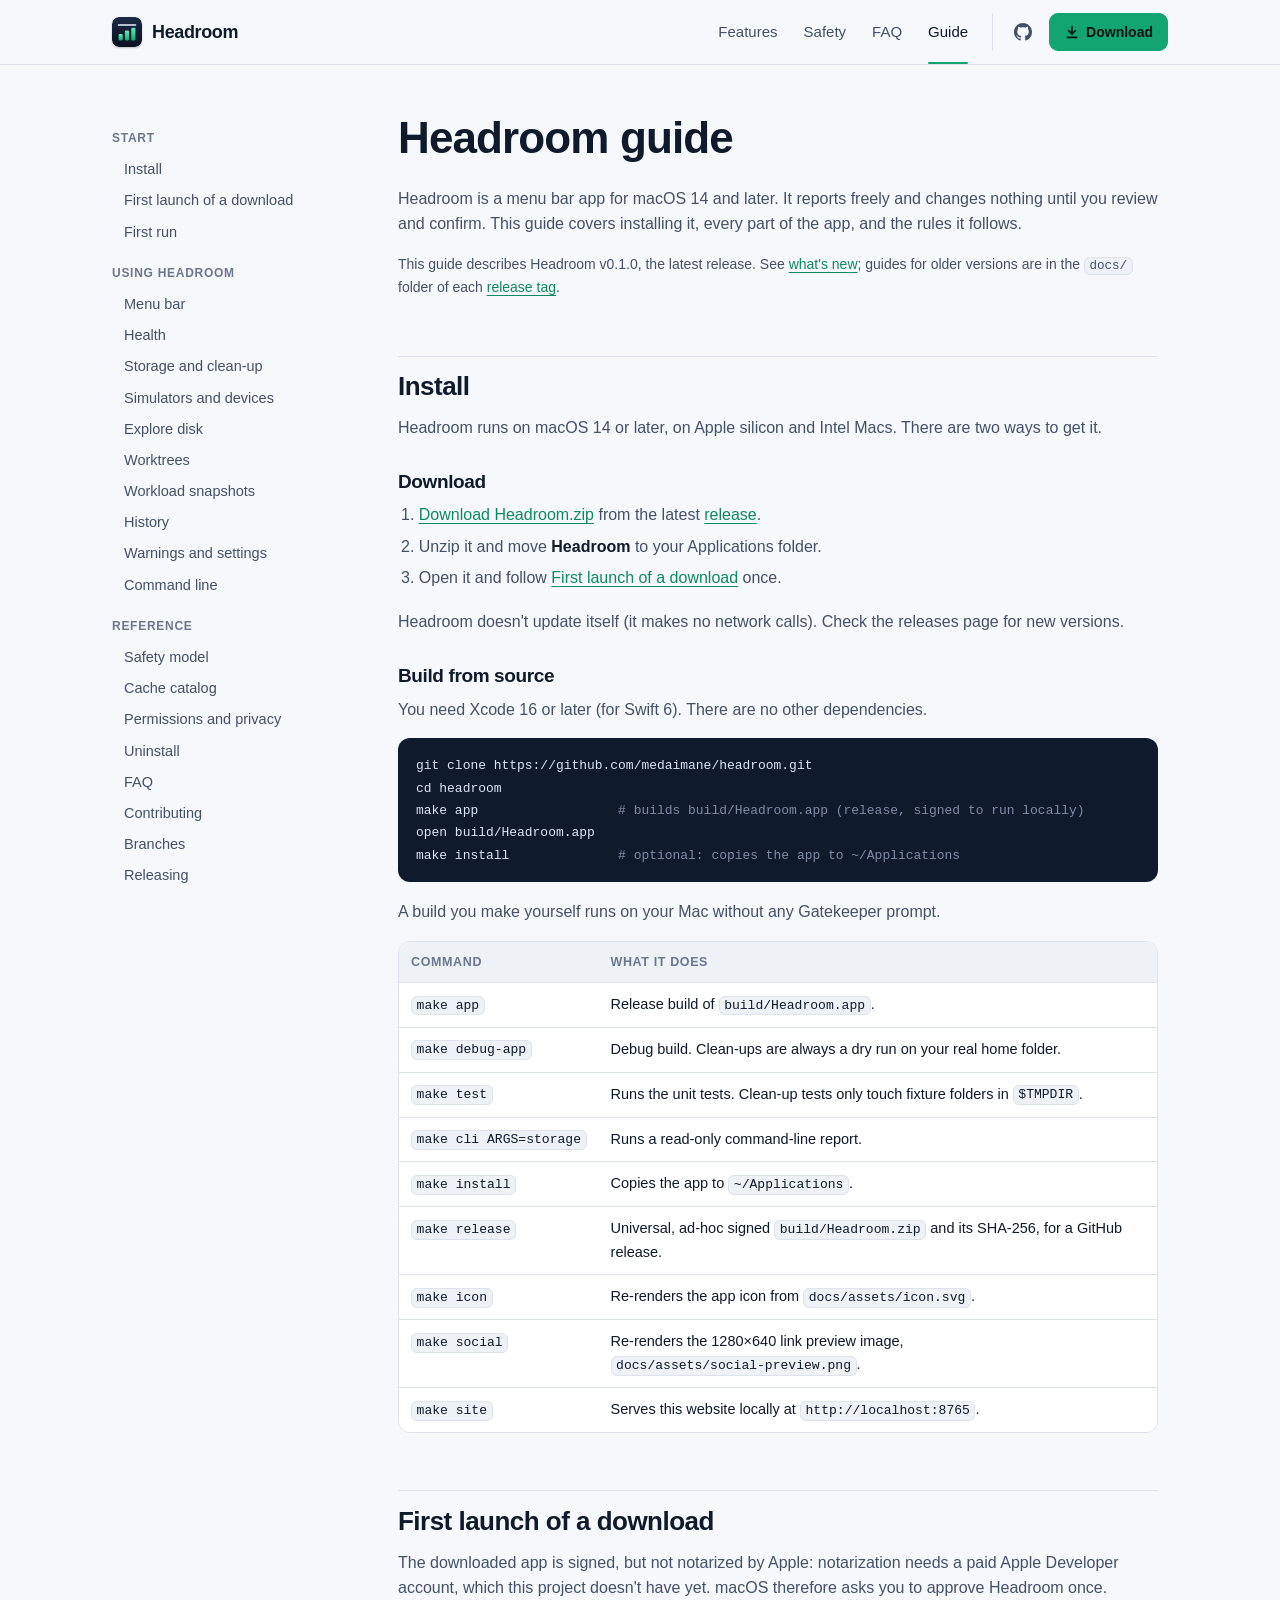
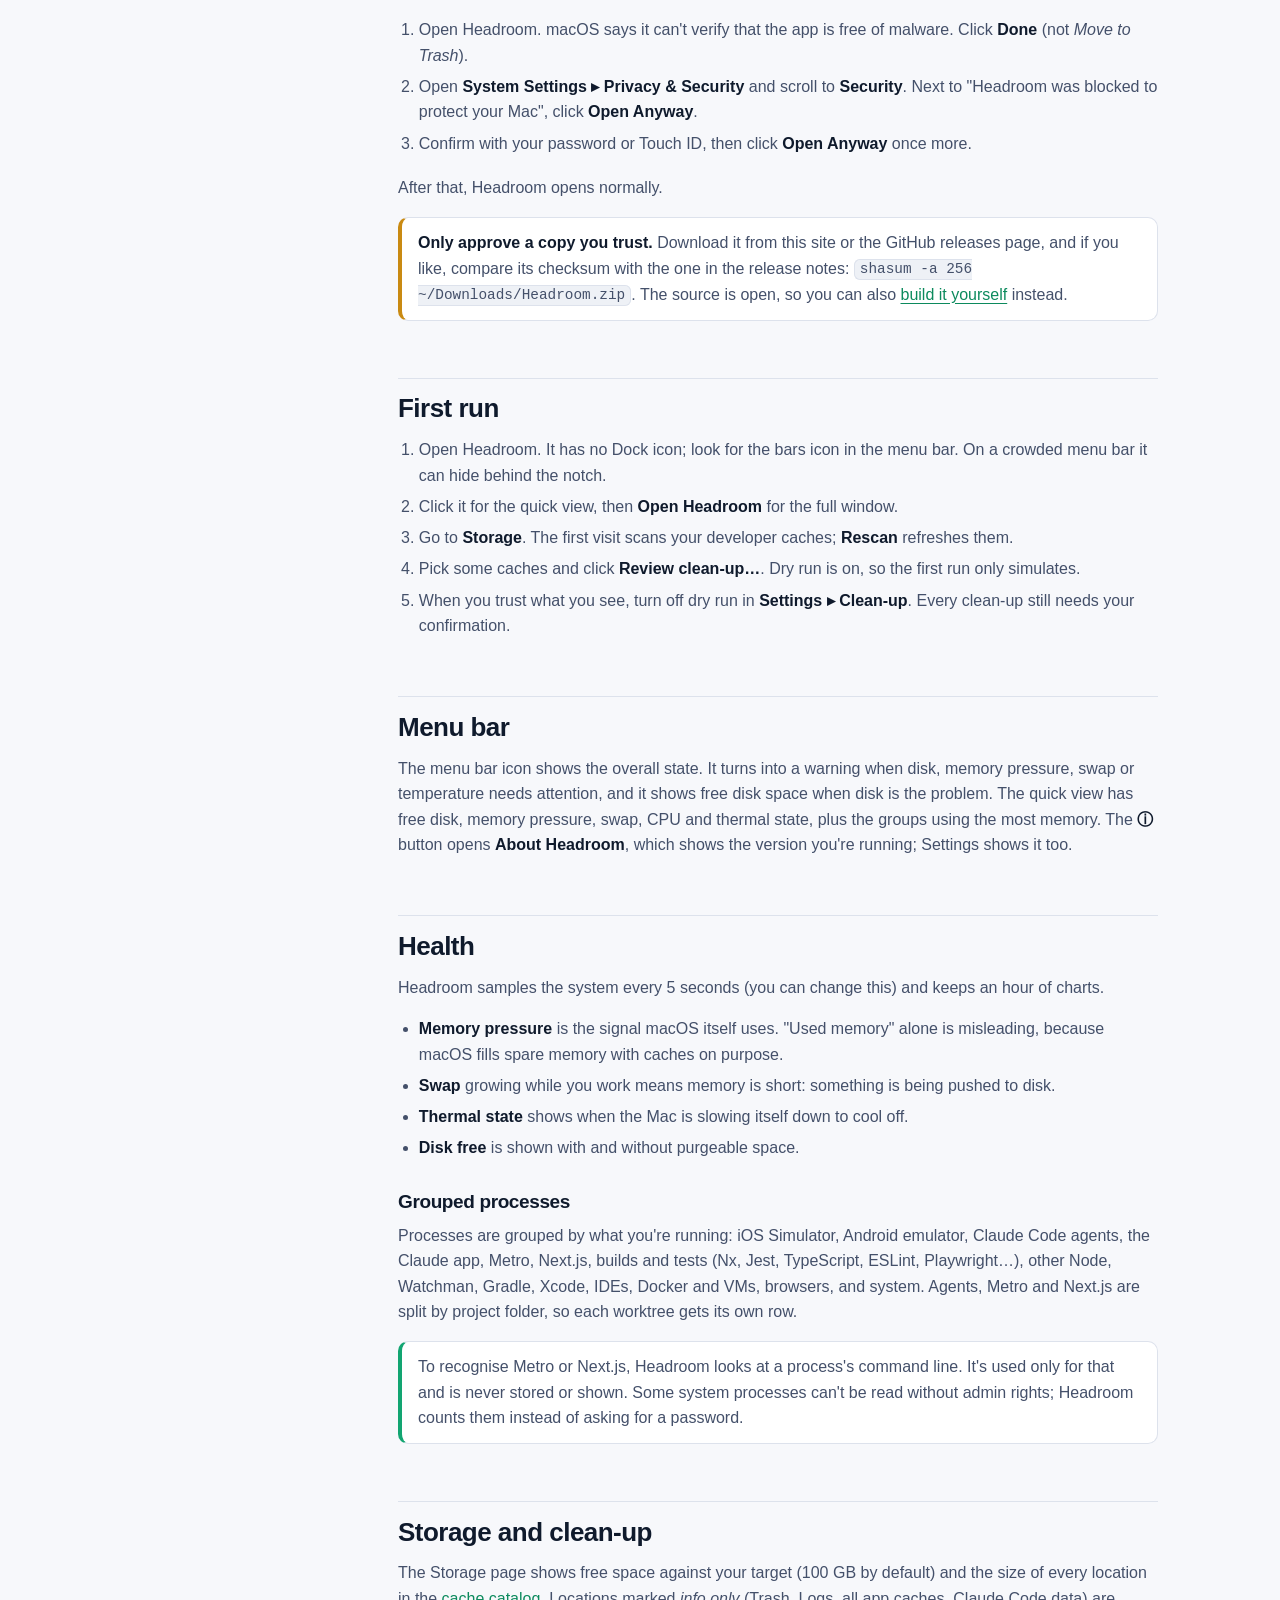
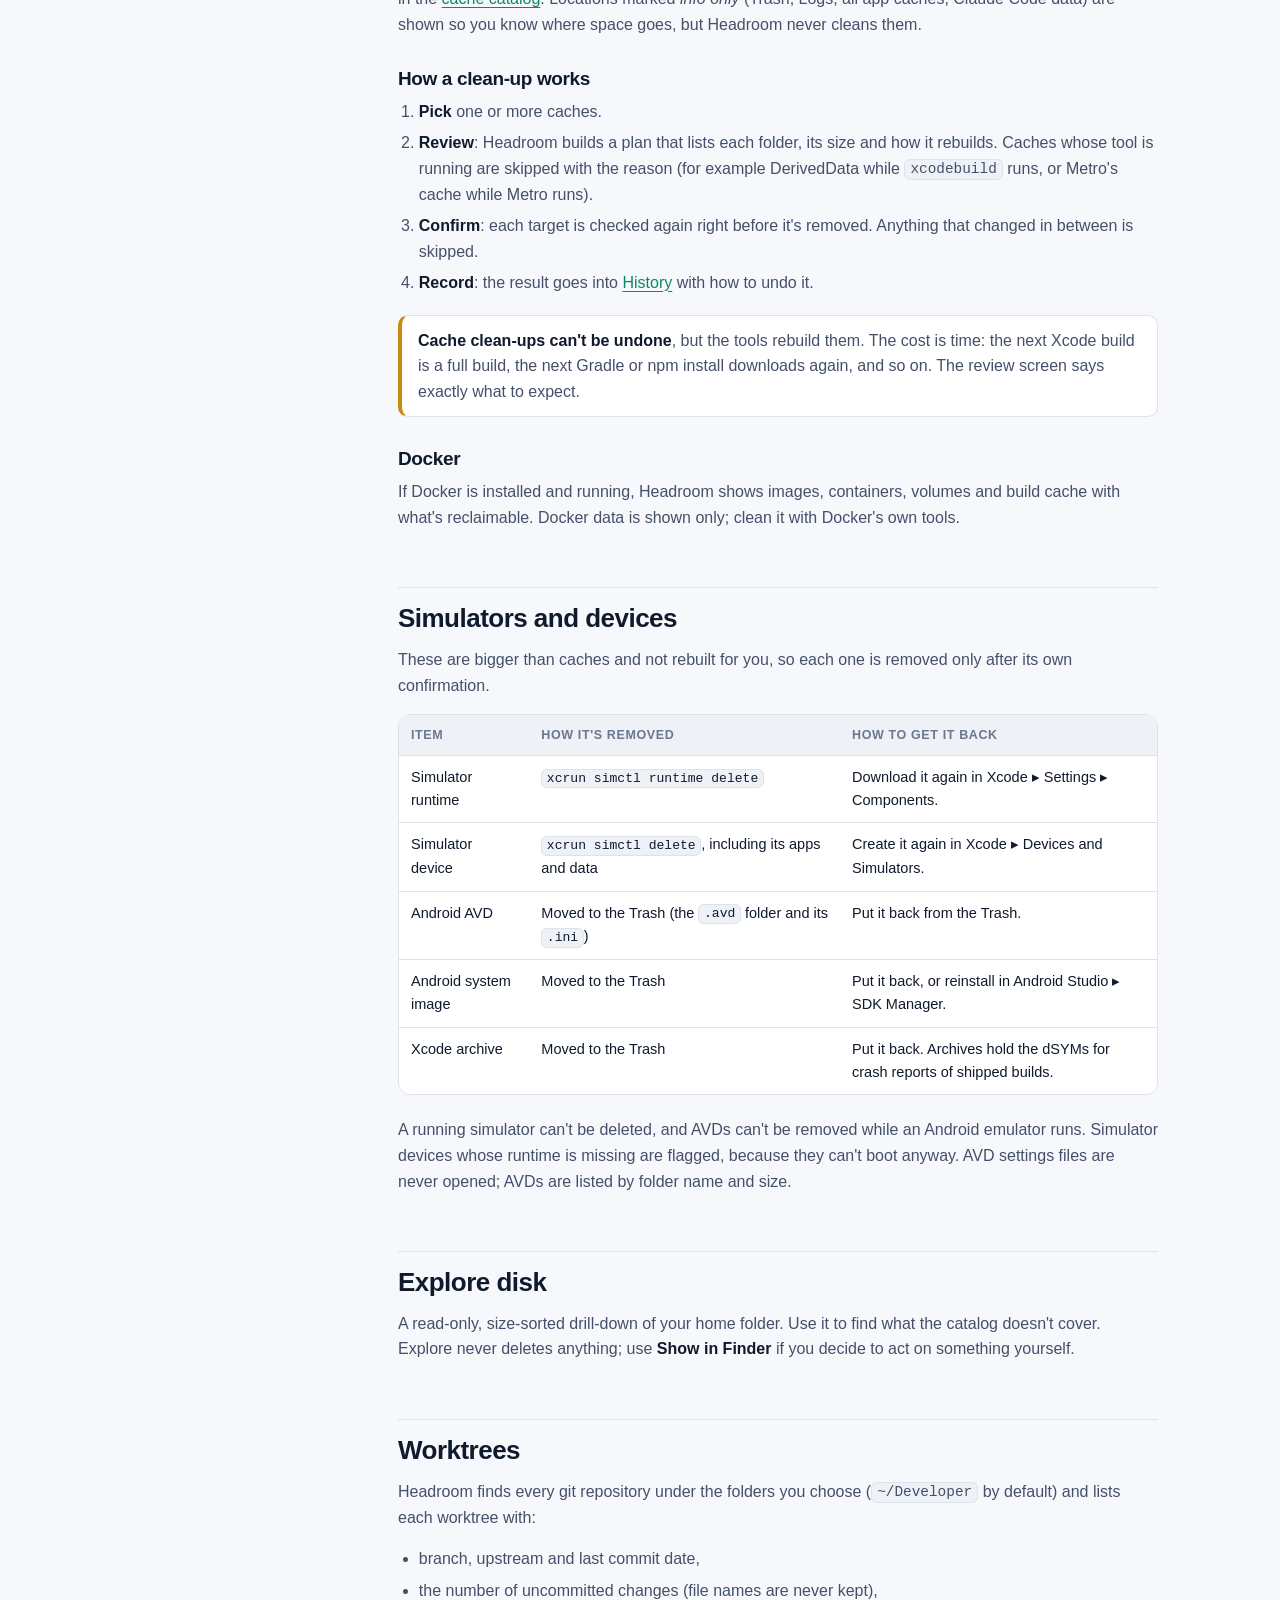
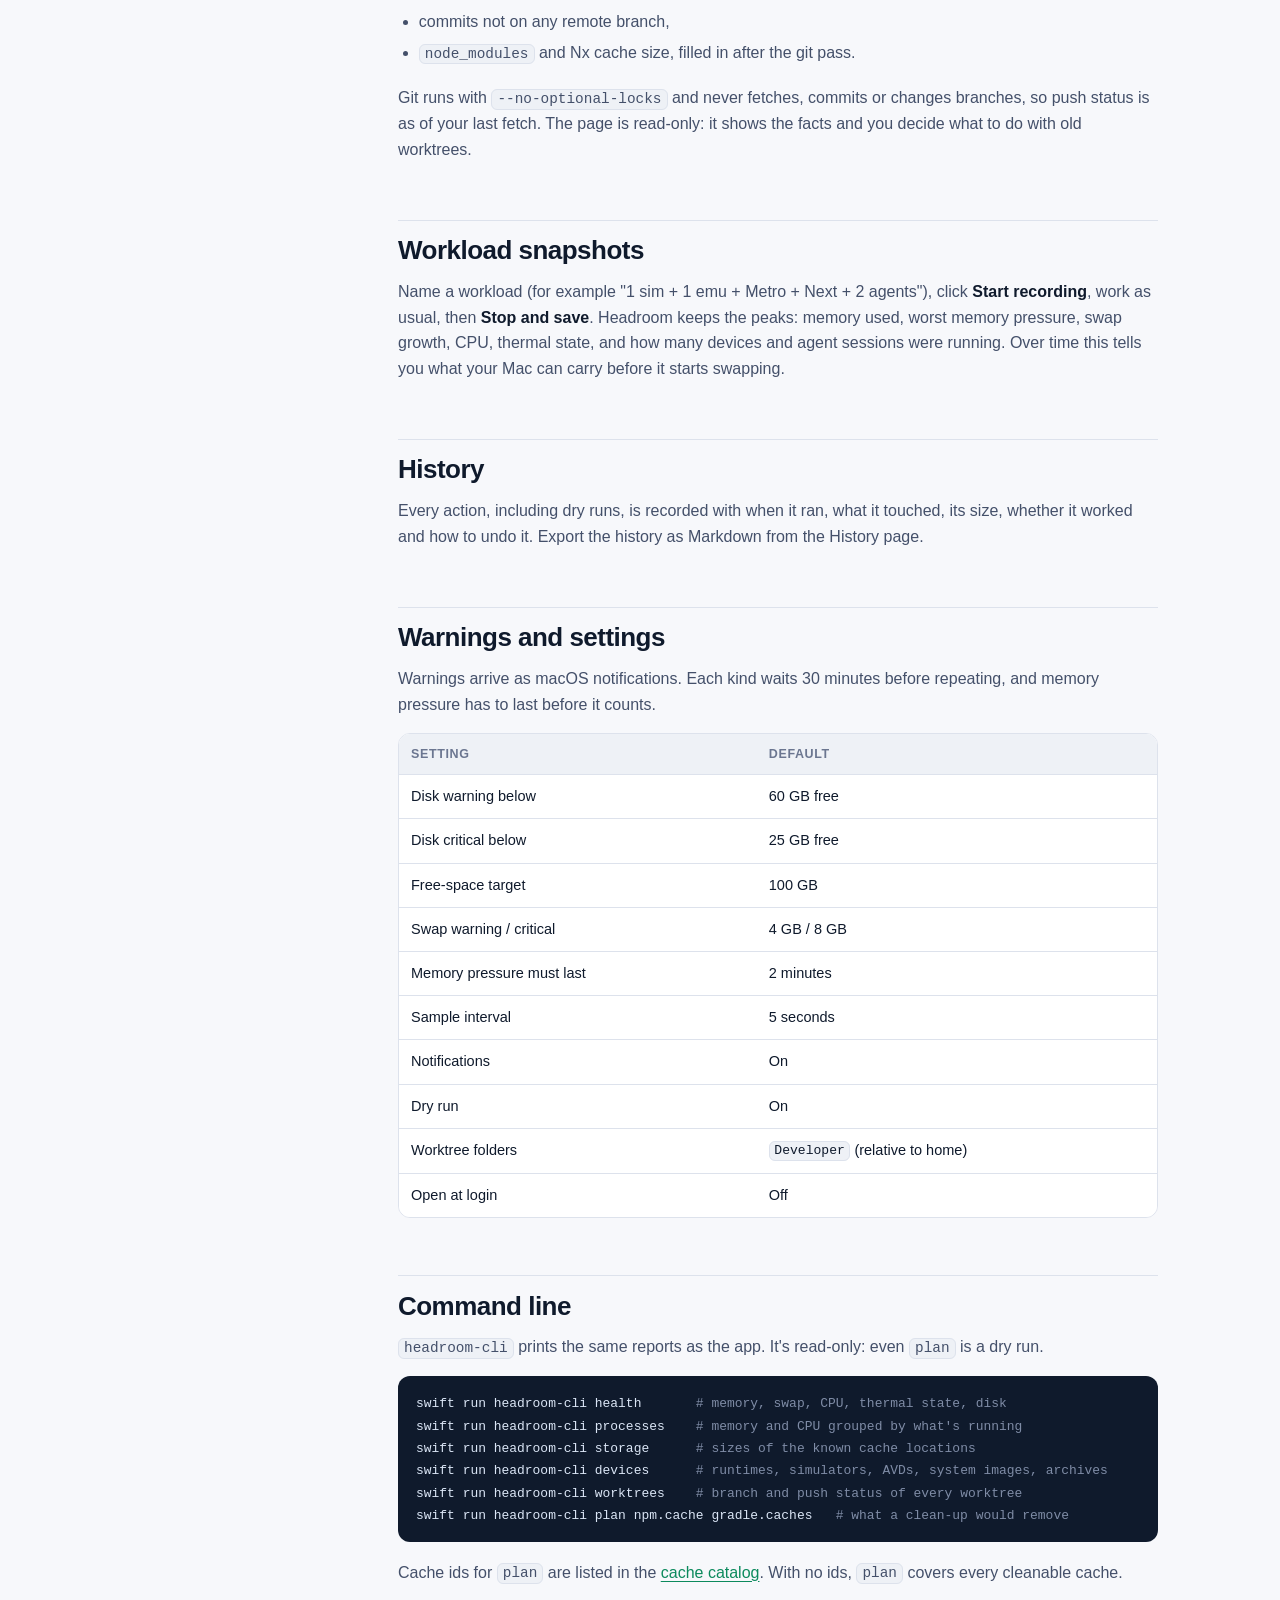
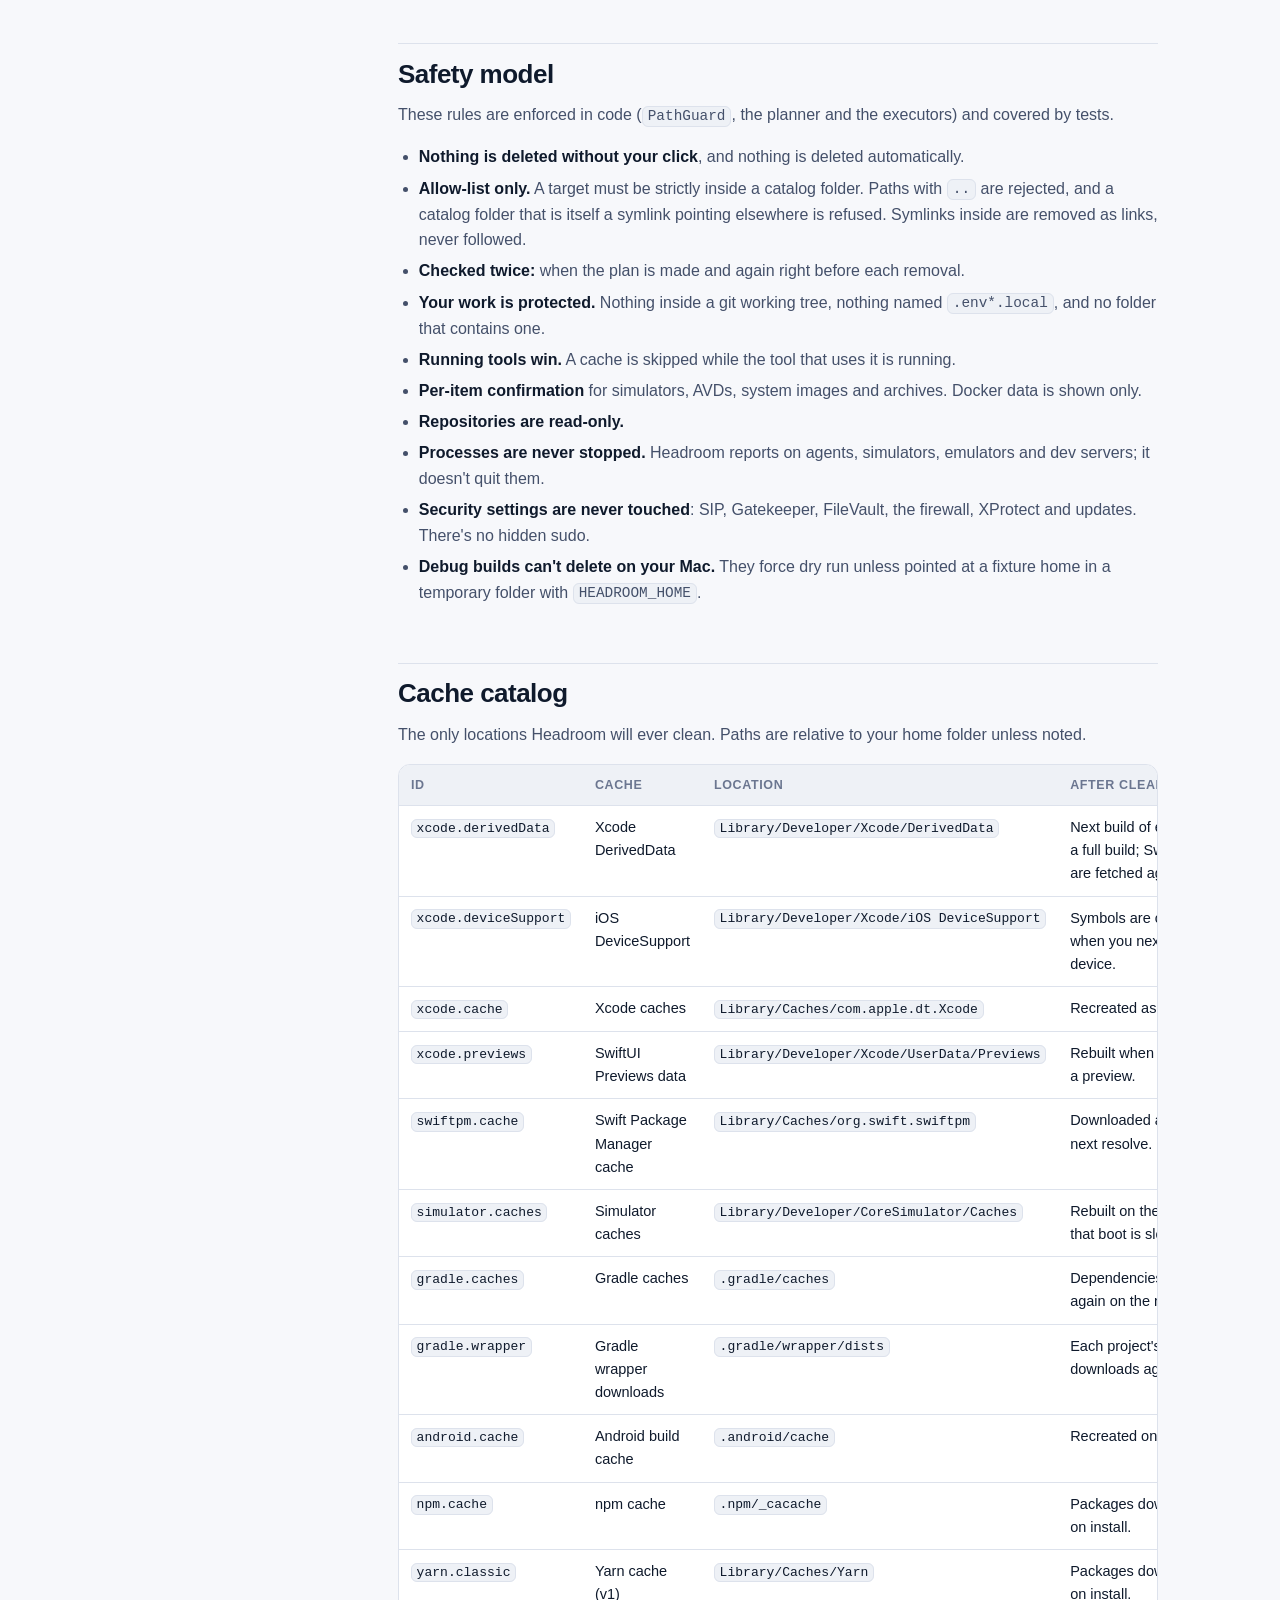
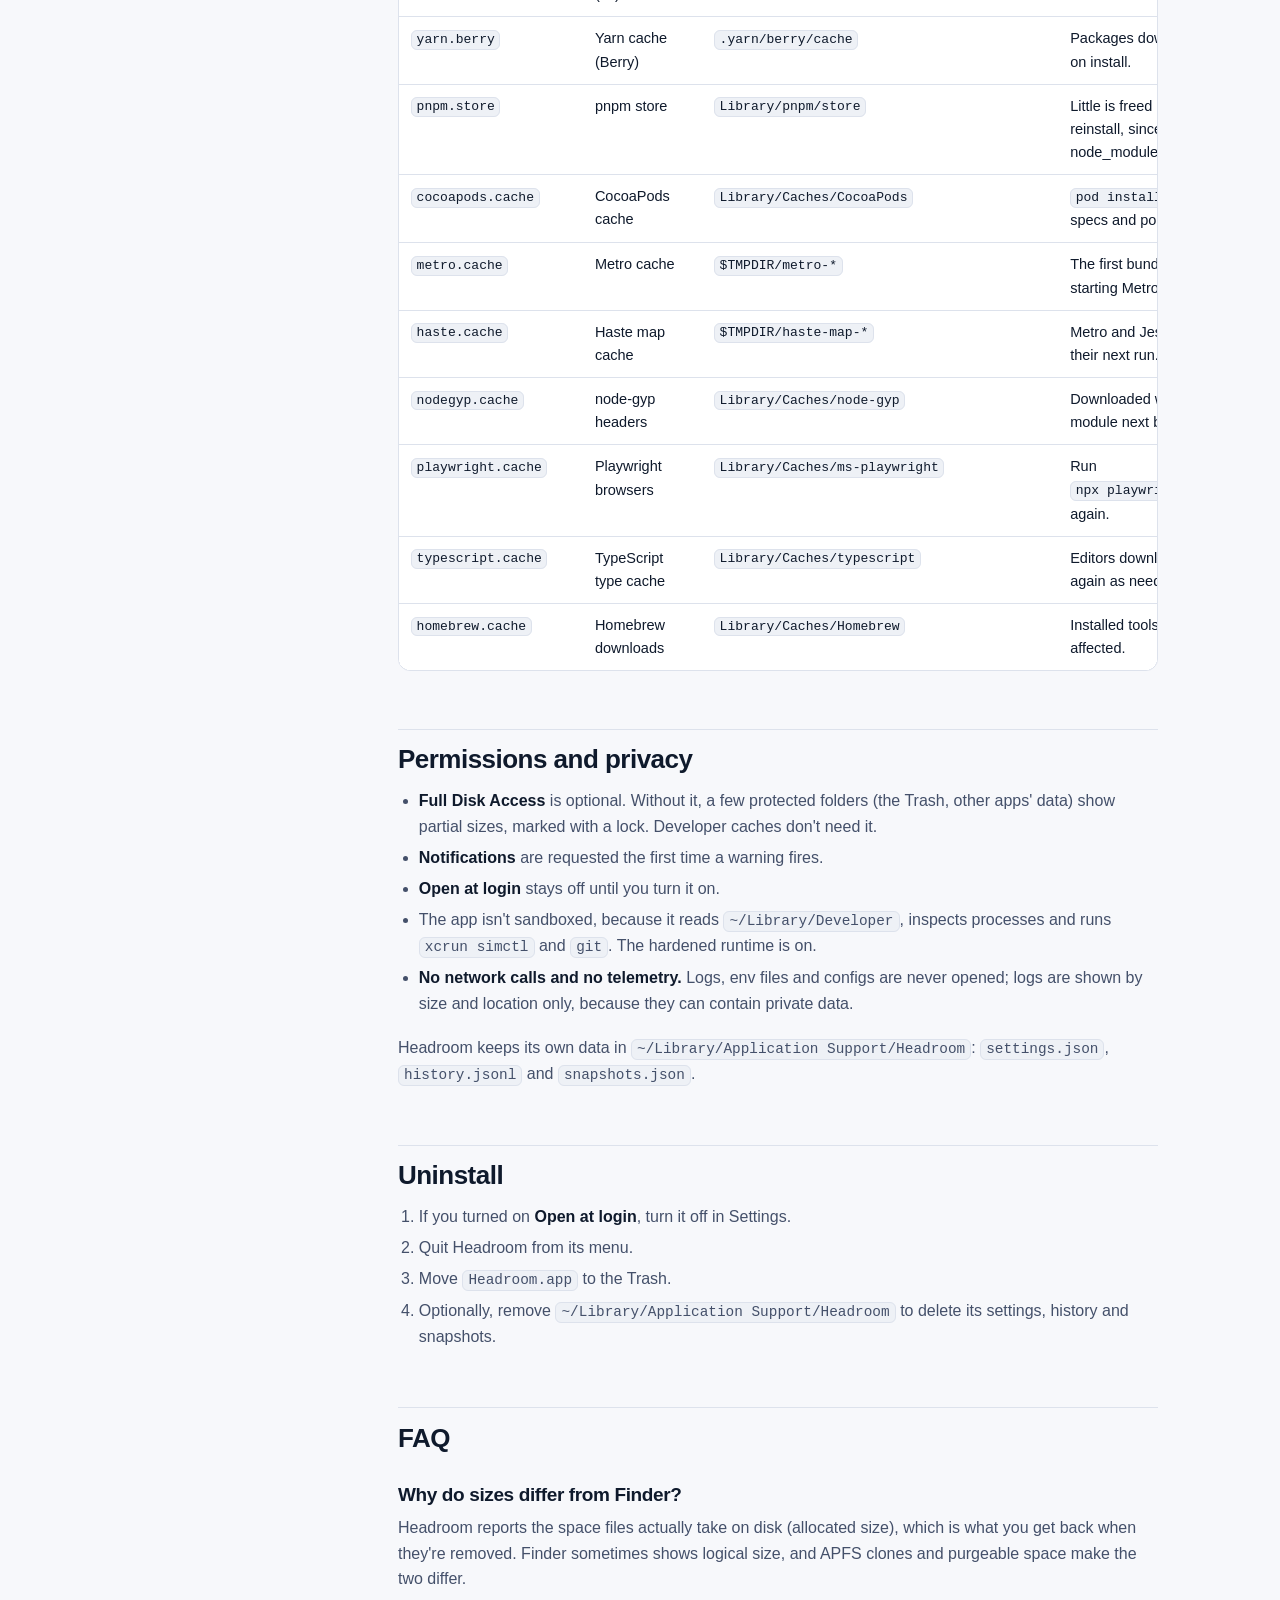
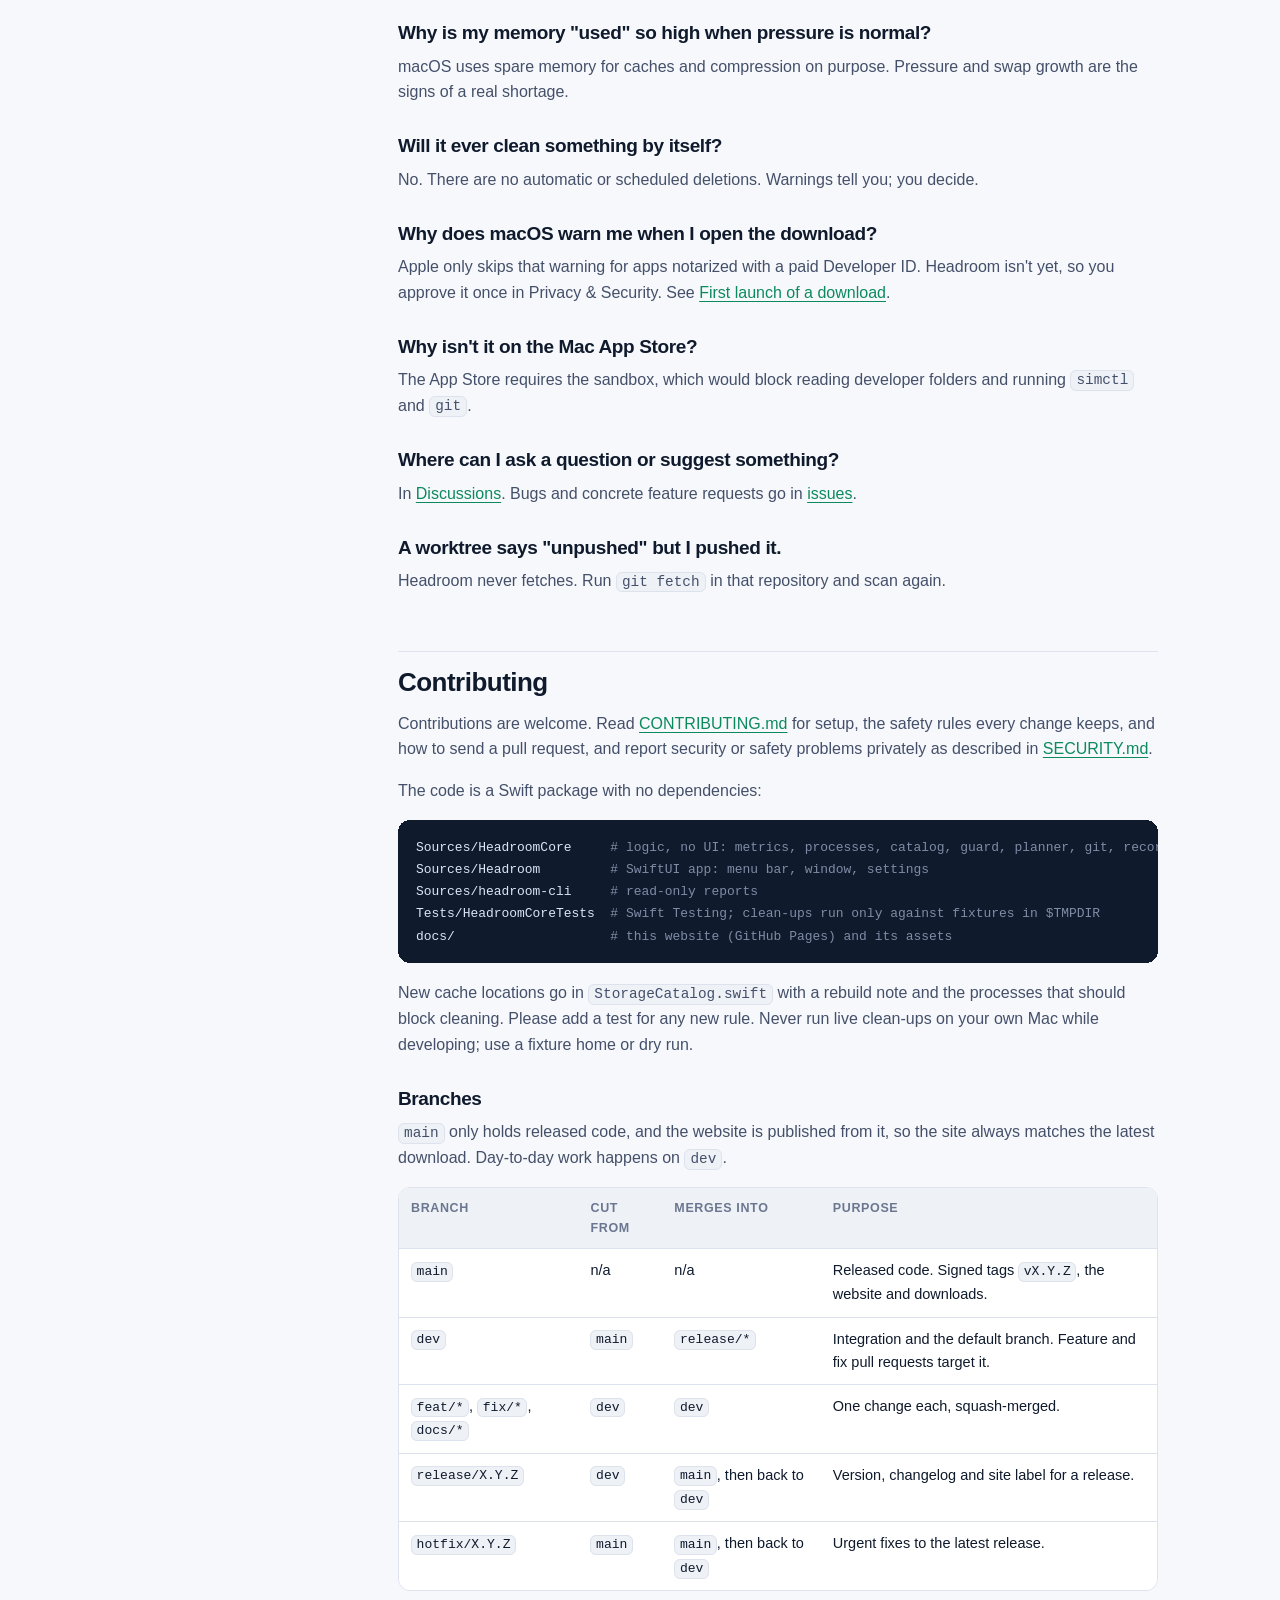
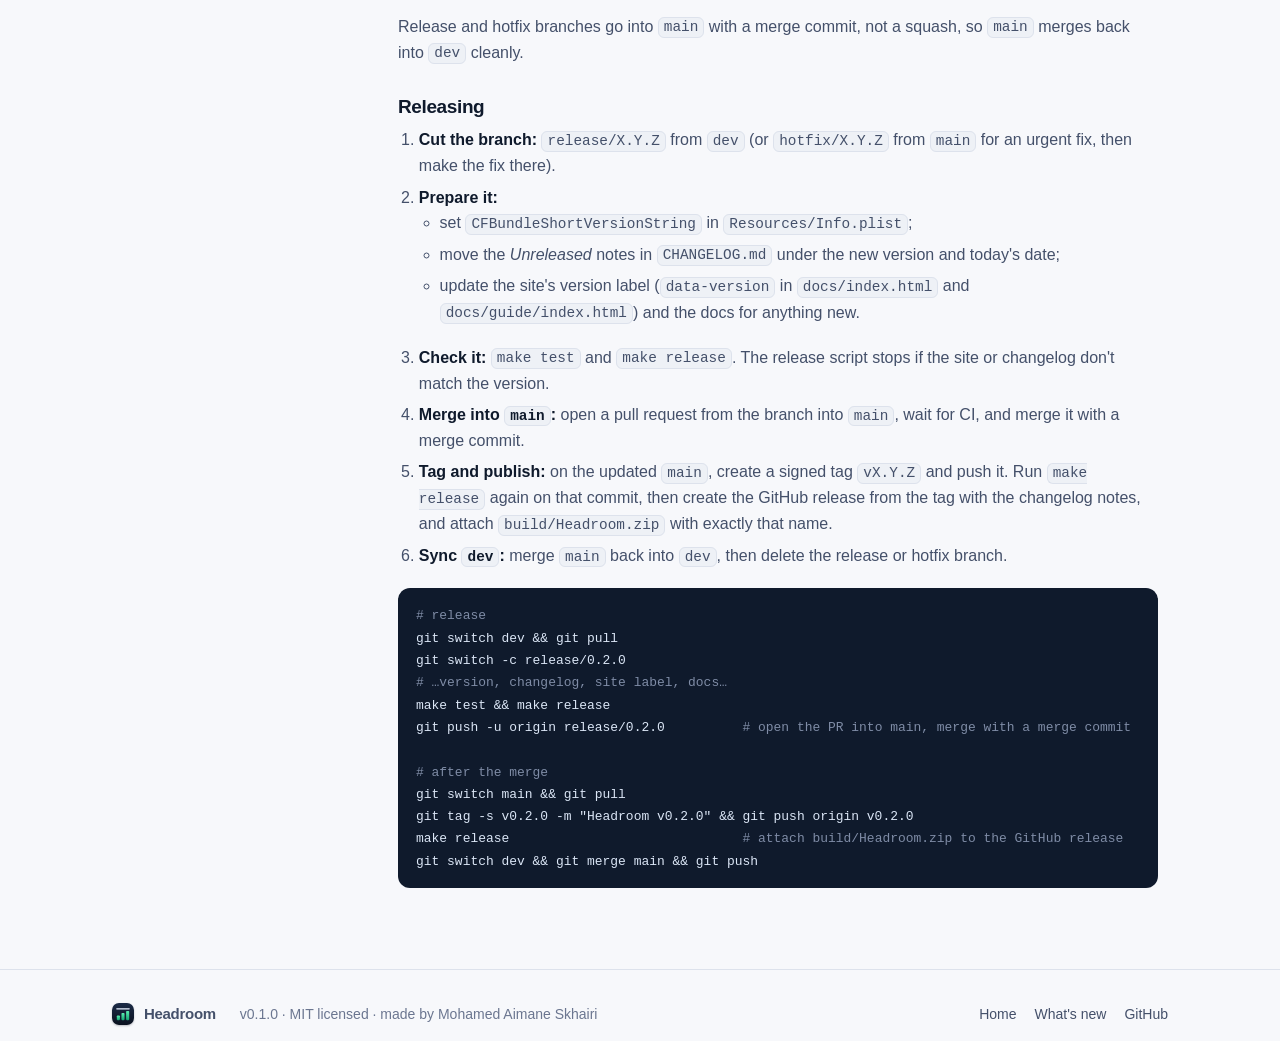
==== commit 60bbc7c5: "Add About Headroom with the app version (#2)" ====
--- a/docs/guide/index.html
+++ b/docs/guide/index.html
@@ -131,7 +131,7 @@
       </ol>
 
       <h2 id="menu-bar">Menu bar</h2>
-      <p>The menu bar icon shows the overall state. It turns into a warning when disk, memory pressure, swap or temperature needs attention, and it shows free disk space when disk is the problem. The quick view has free disk, memory pressure, swap, CPU and thermal state, plus the groups using the most memory.</p>
+      <p>The menu bar icon shows the overall state. It turns into a warning when disk, memory pressure, swap or temperature needs attention, and it shows free disk space when disk is the problem. The quick view has free disk, memory pressure, swap, CPU and thermal state, plus the groups using the most memory. The <strong>ⓘ</strong> button opens <strong>About Headroom</strong>, which shows the version you're running; Settings shows it too.</p>
 
       <h2 id="health">Health</h2>
       <p>Headroom samples the system every 5 seconds (you can change this) and keeps an hour of charts.</p>
@@ -189,7 +189,7 @@
       <p>Name a workload (for example "1 sim + 1 emu + Metro + Next + 2 agents"), click <strong>Start recording</strong>, work as usual, then <strong>Stop and save</strong>. Headroom keeps the peaks: memory used, worst memory pressure, swap growth, CPU, thermal state, and how many devices and agent sessions were running. Over time this tells you what your Mac can carry before it starts swapping.</p>
 
       <h2 id="history">History</h2>
-      <p>Every action, including dry runs, is recorded with when it ran, what it touched, its size, whether it worked and how to undo it. Settings changes are recorded too: turning dry run on or off right away, and other settings once you stop adjusting them. Export the history as Markdown from the History page.</p>
+      <p>Every action, including dry runs, is recorded with when it ran, what it touched, its size, whether it worked and how to undo it. Export the history as Markdown from the History page.</p>
 
       <h2 id="settings">Warnings and settings</h2>
       <p>Warnings arrive as macOS notifications. Each kind waits 30 minutes before repeating, and memory pressure has to last before it counts.</p>
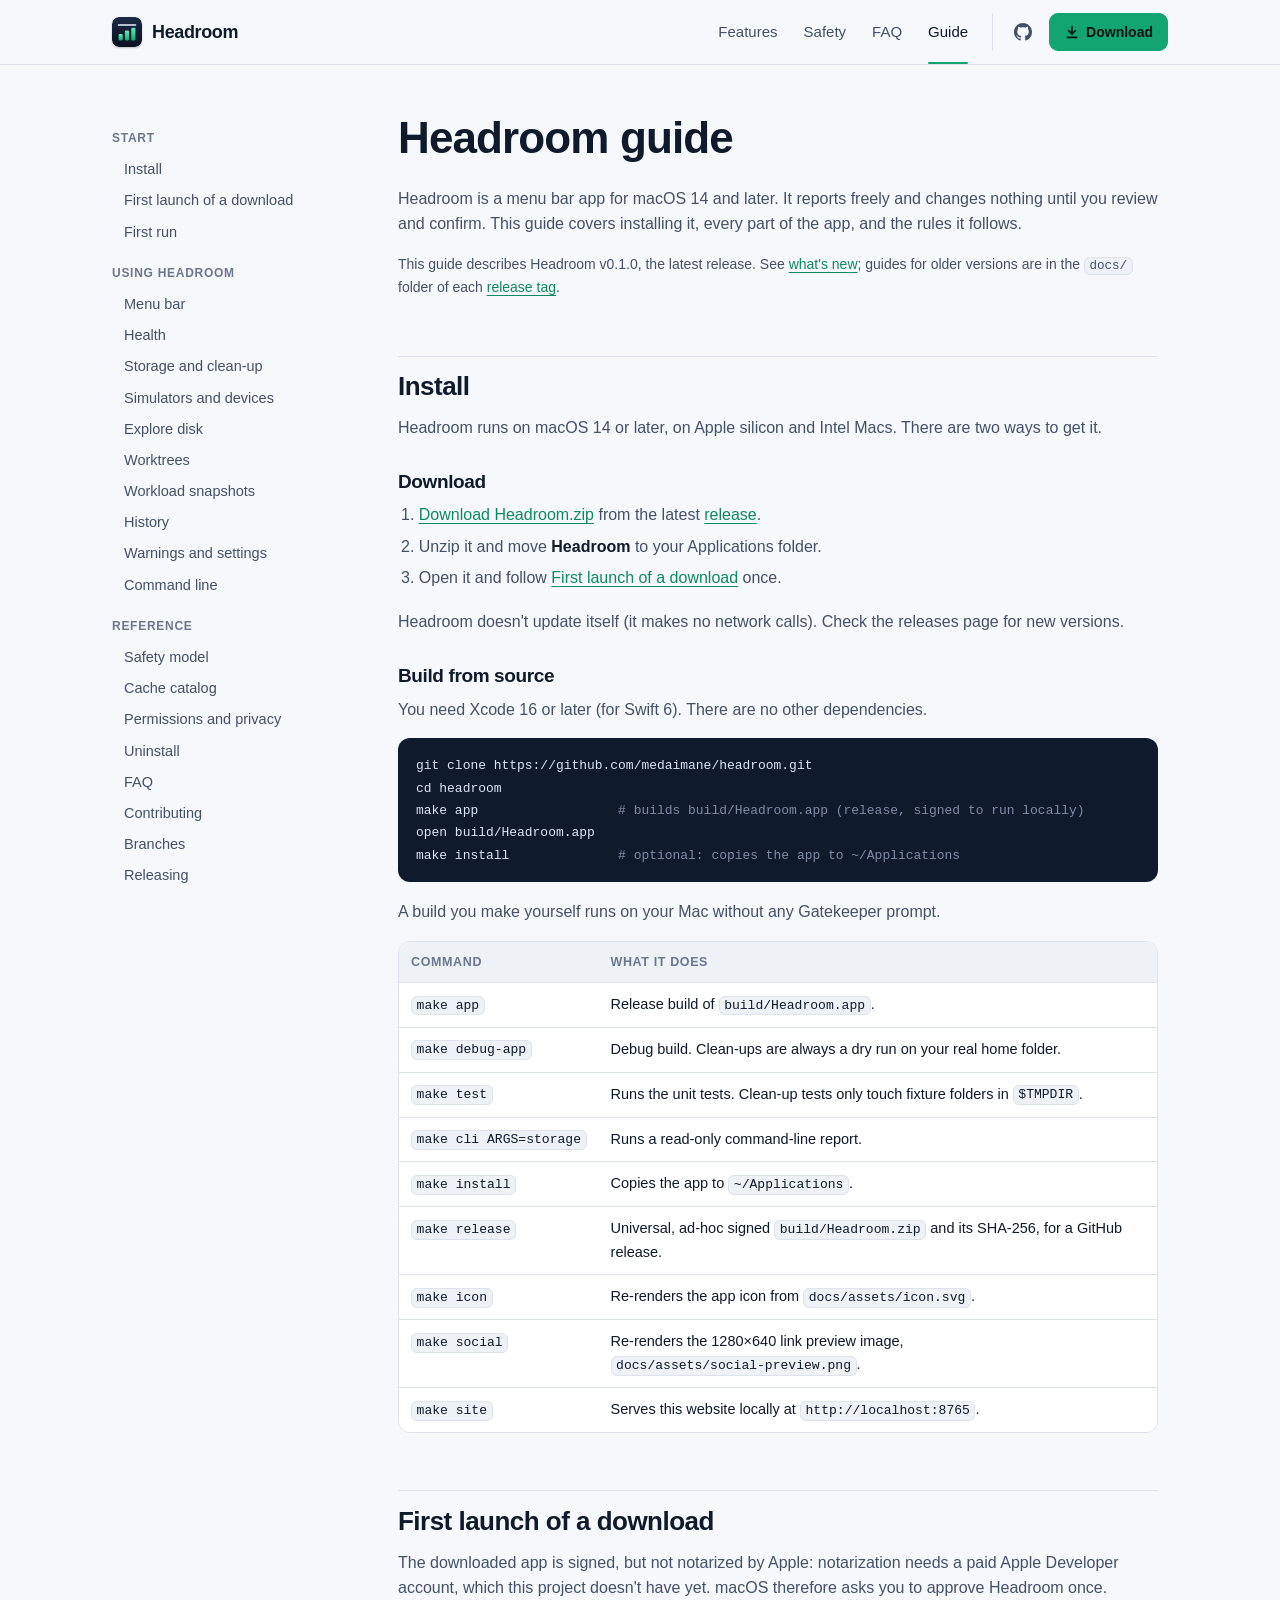
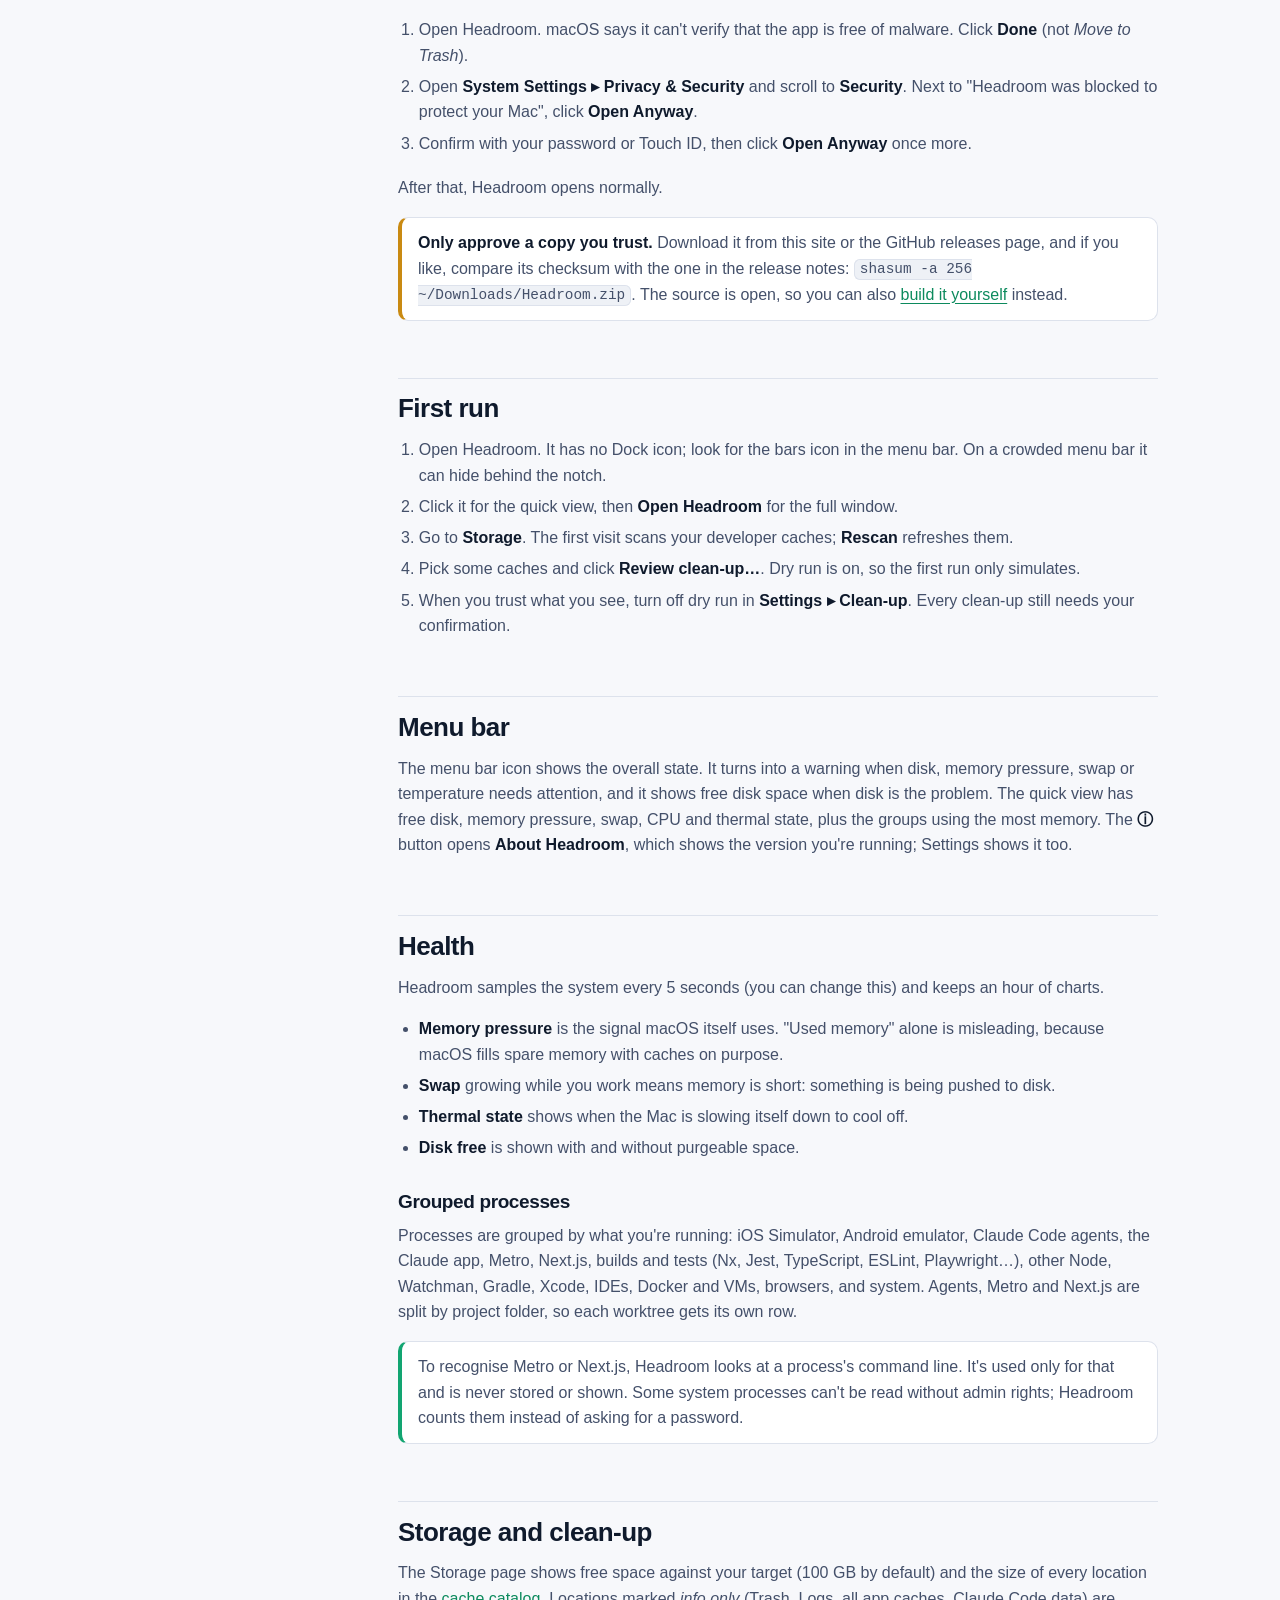
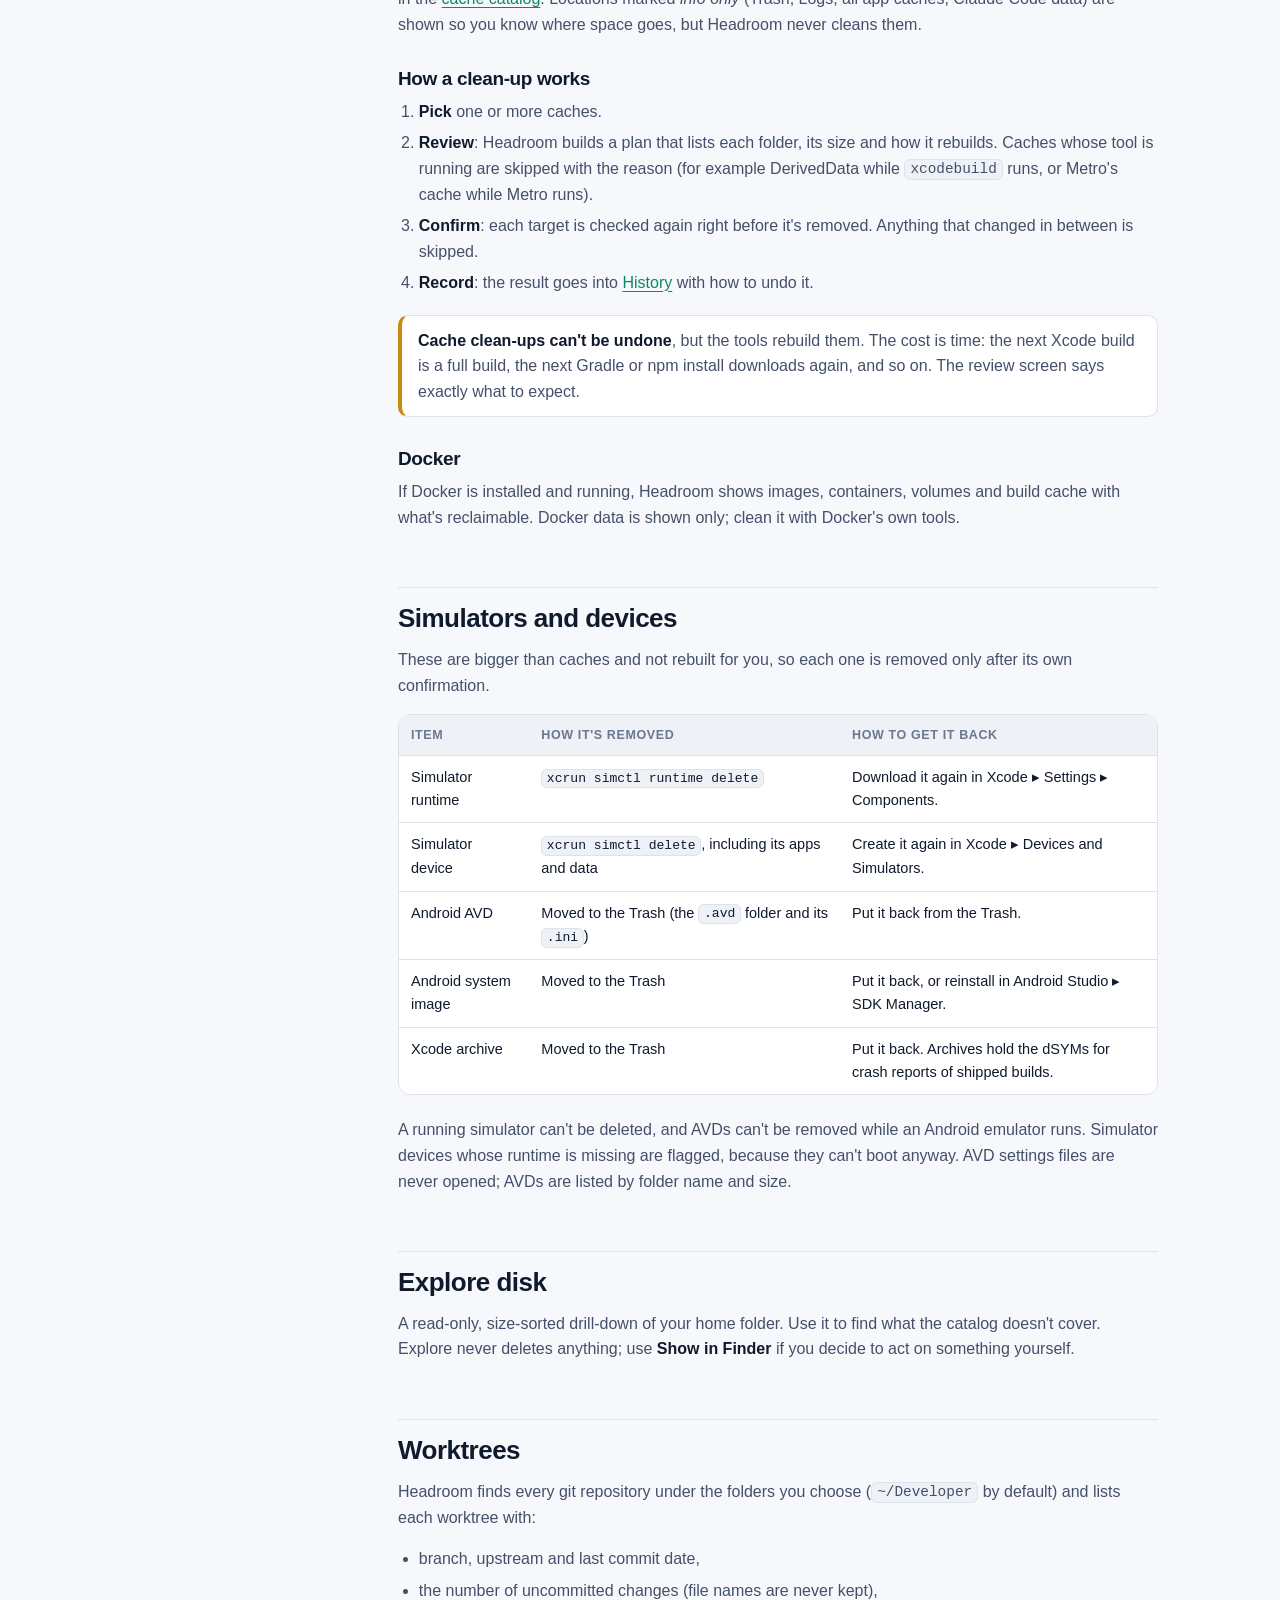
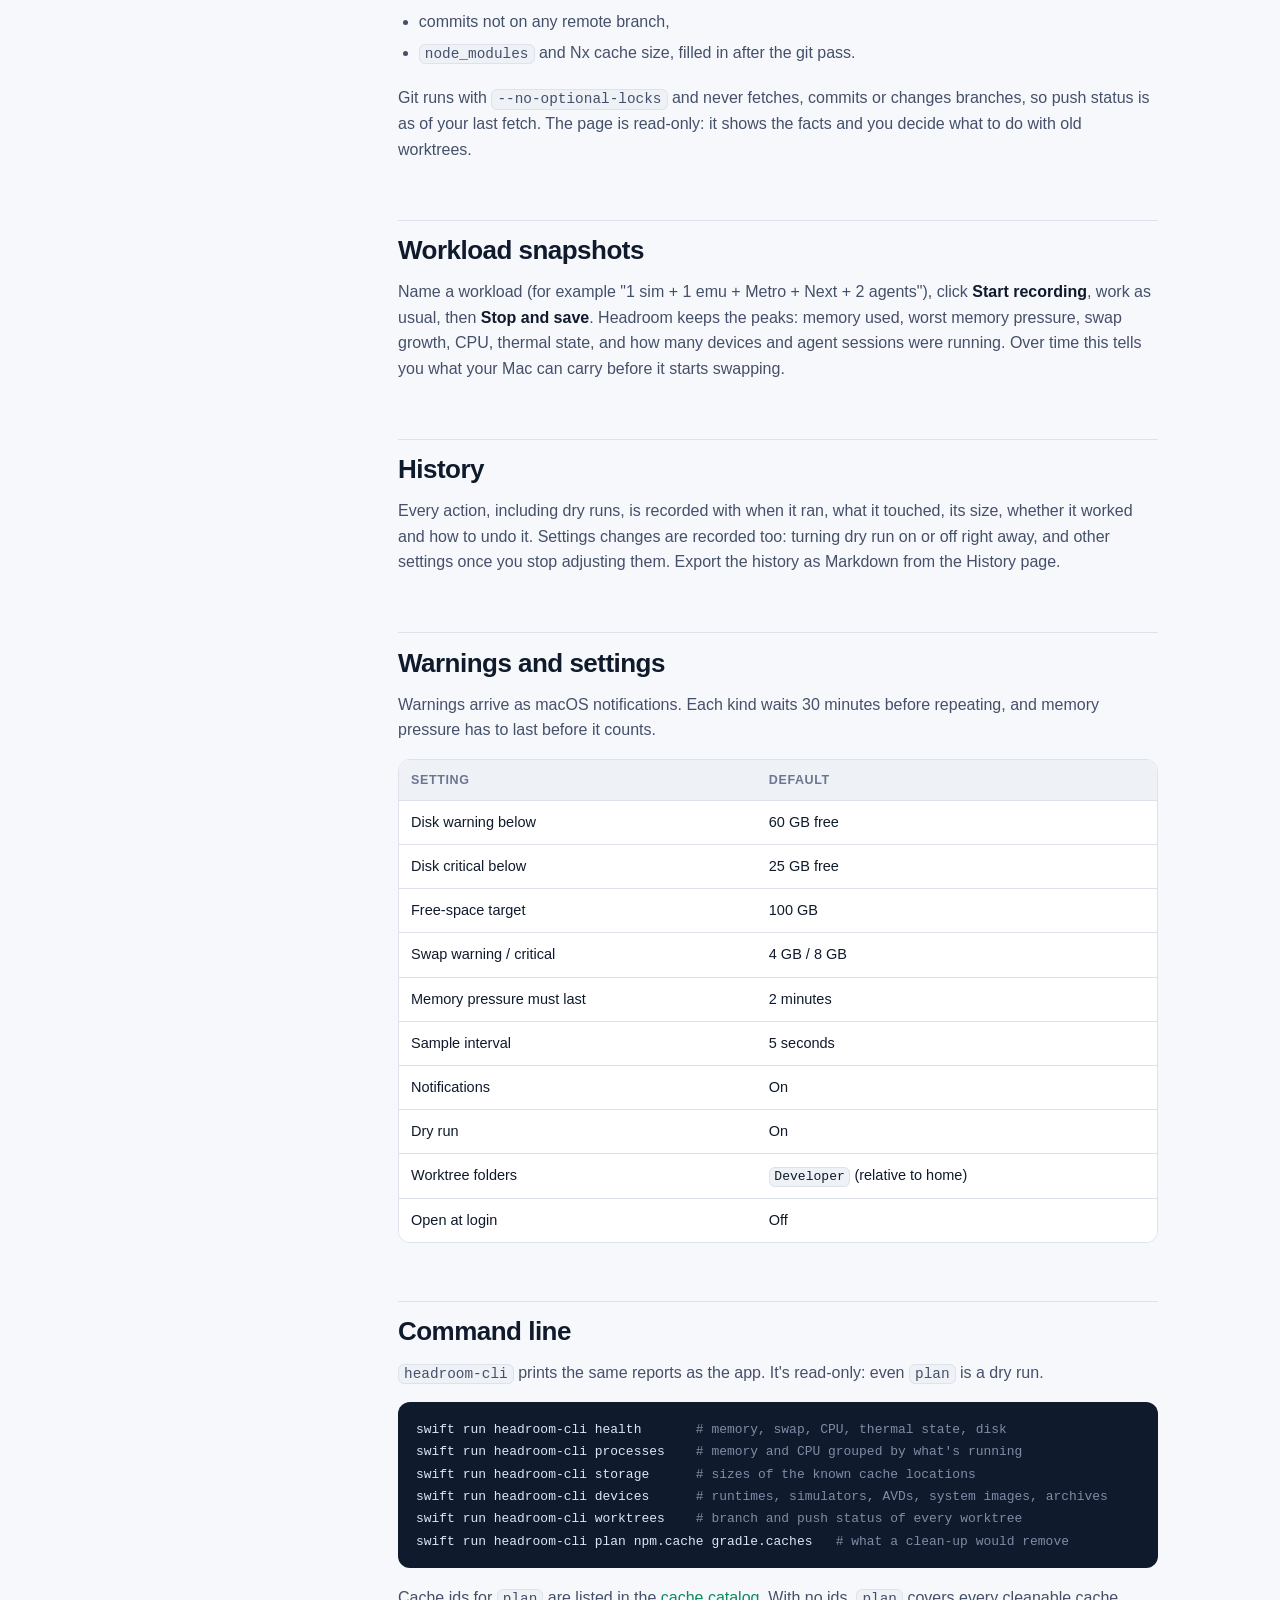
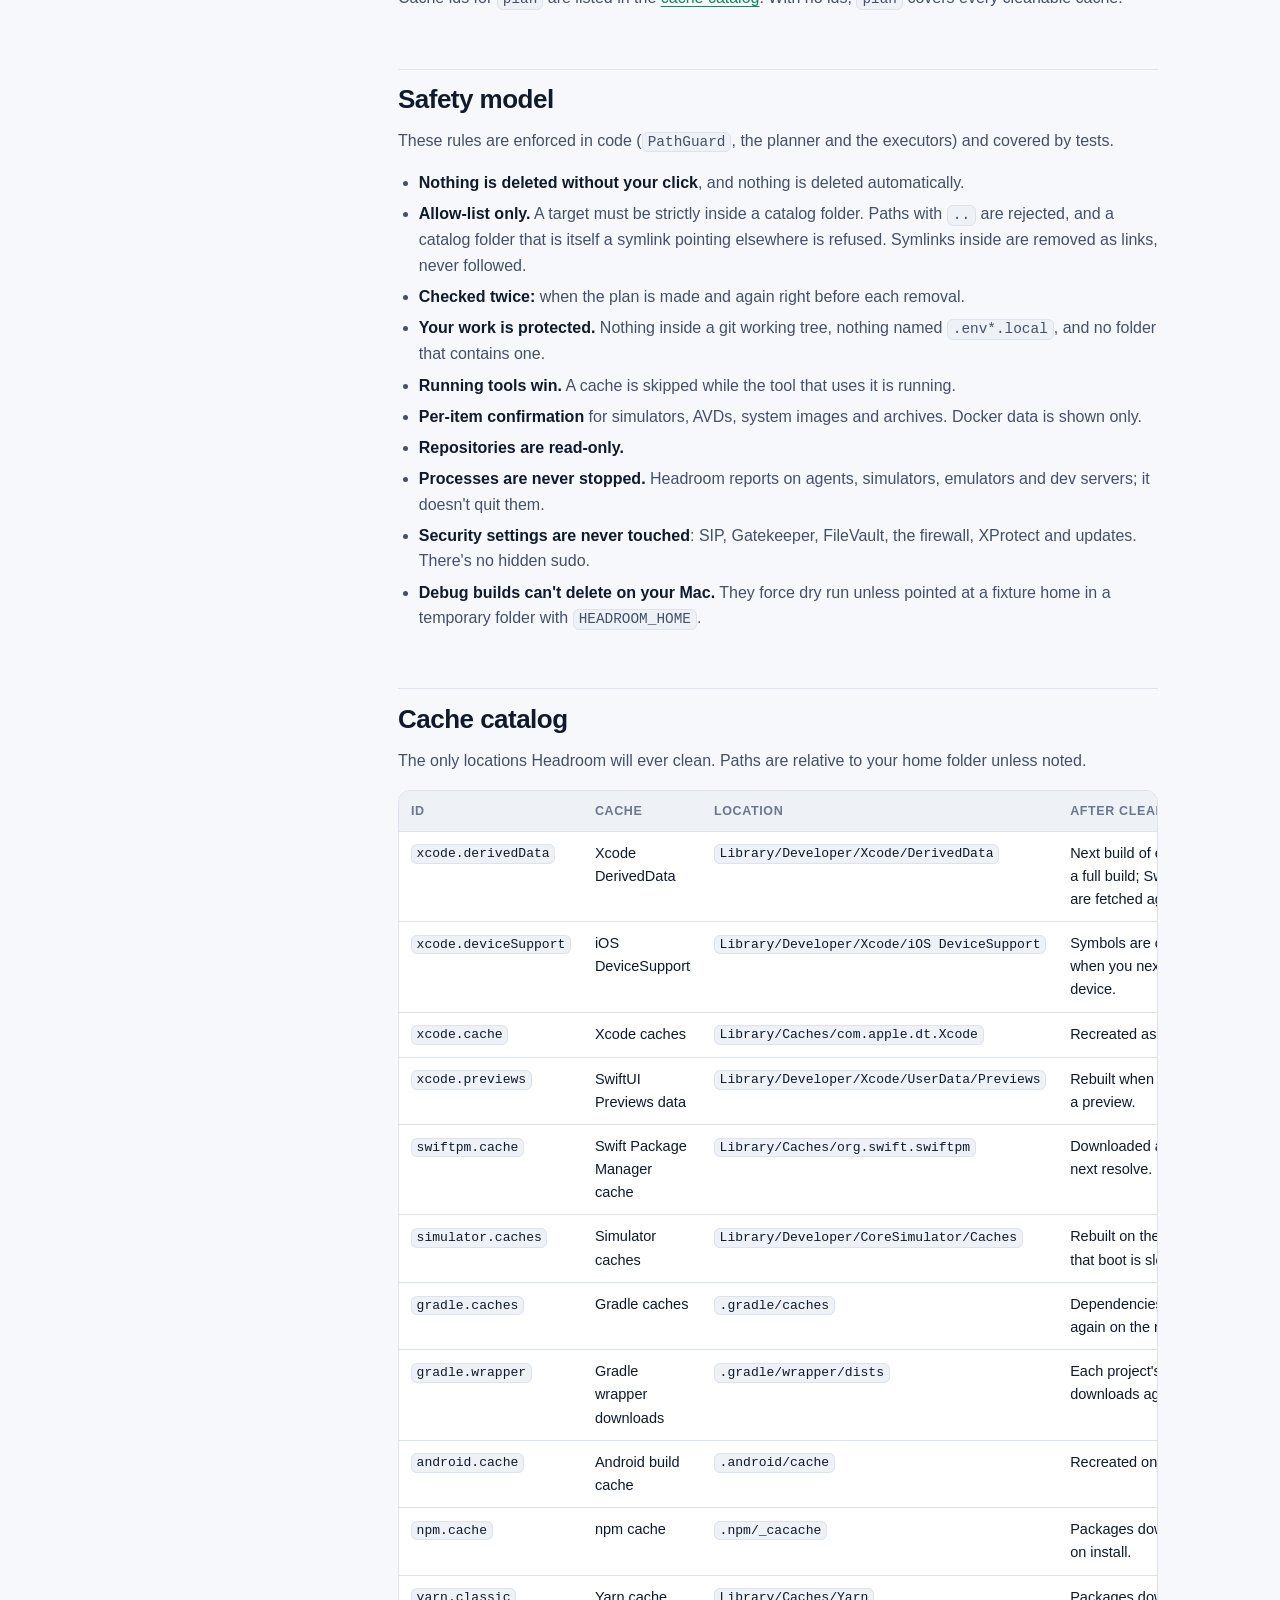
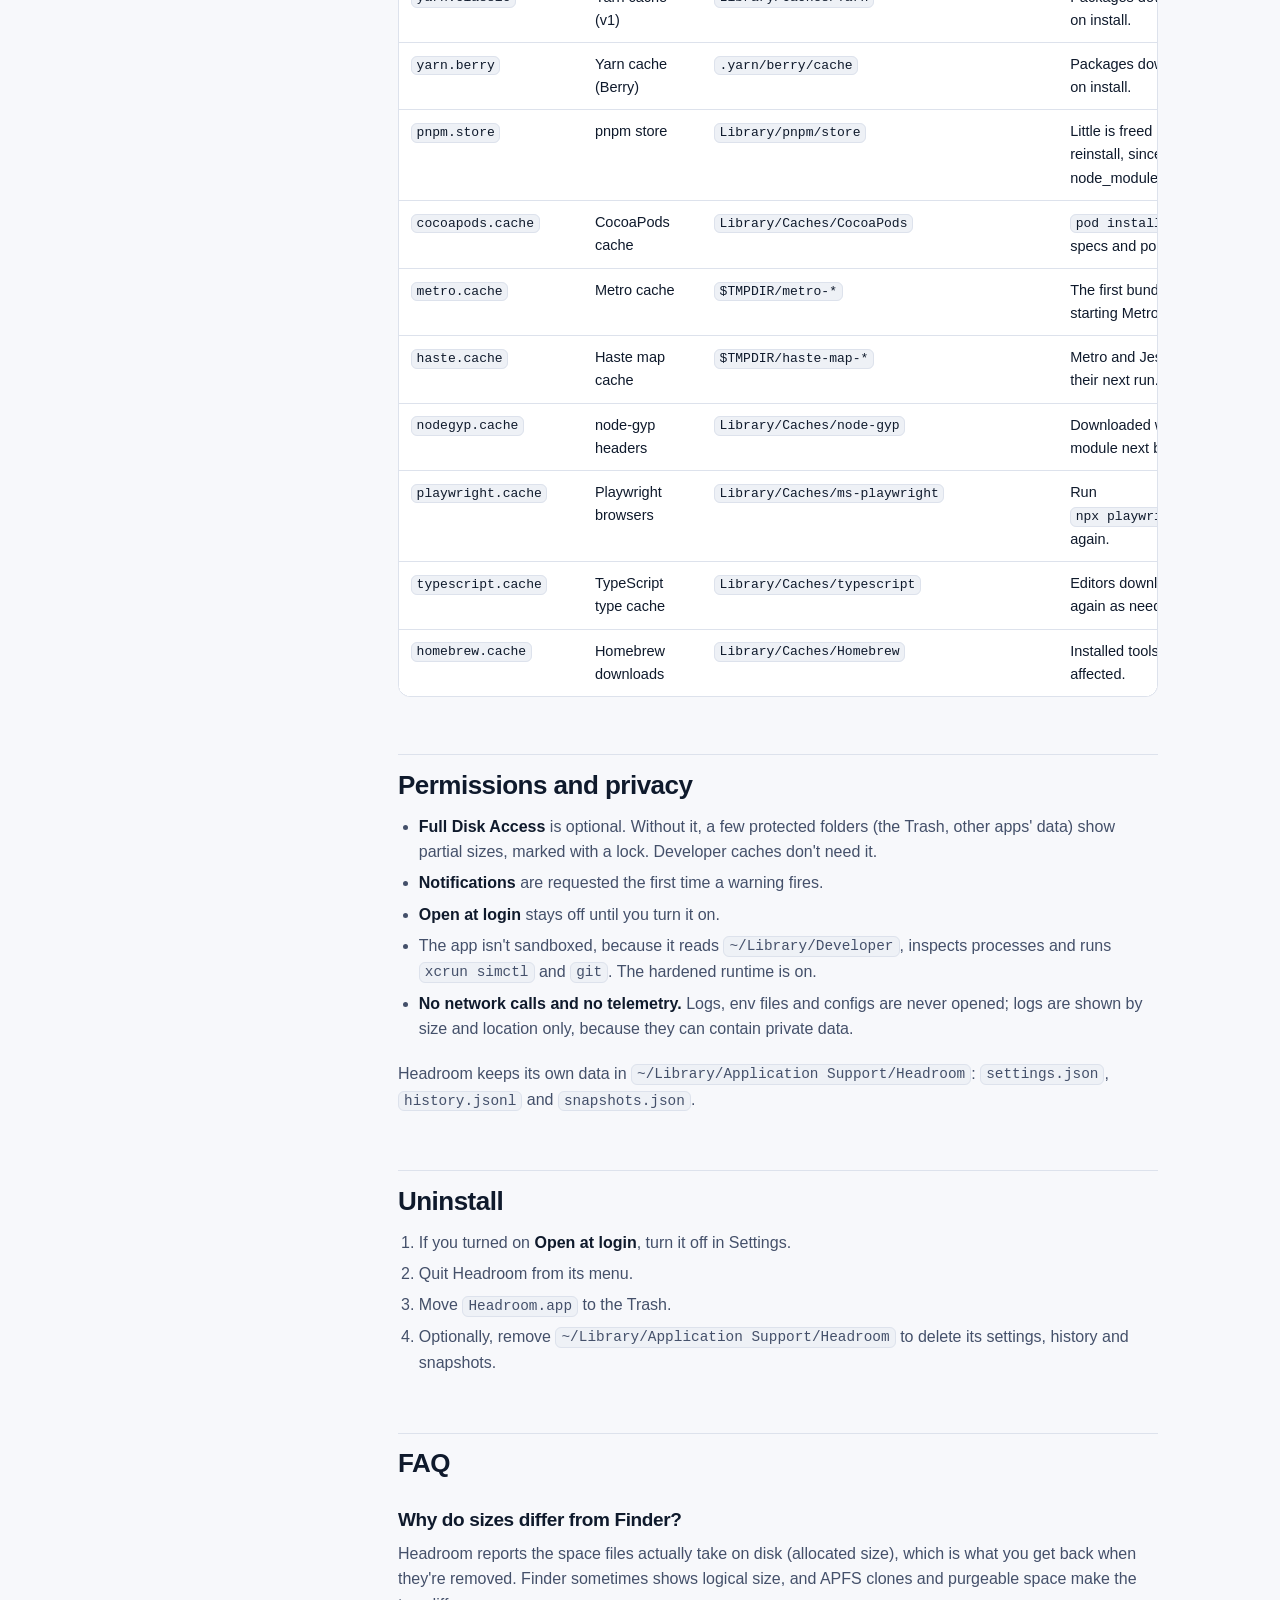
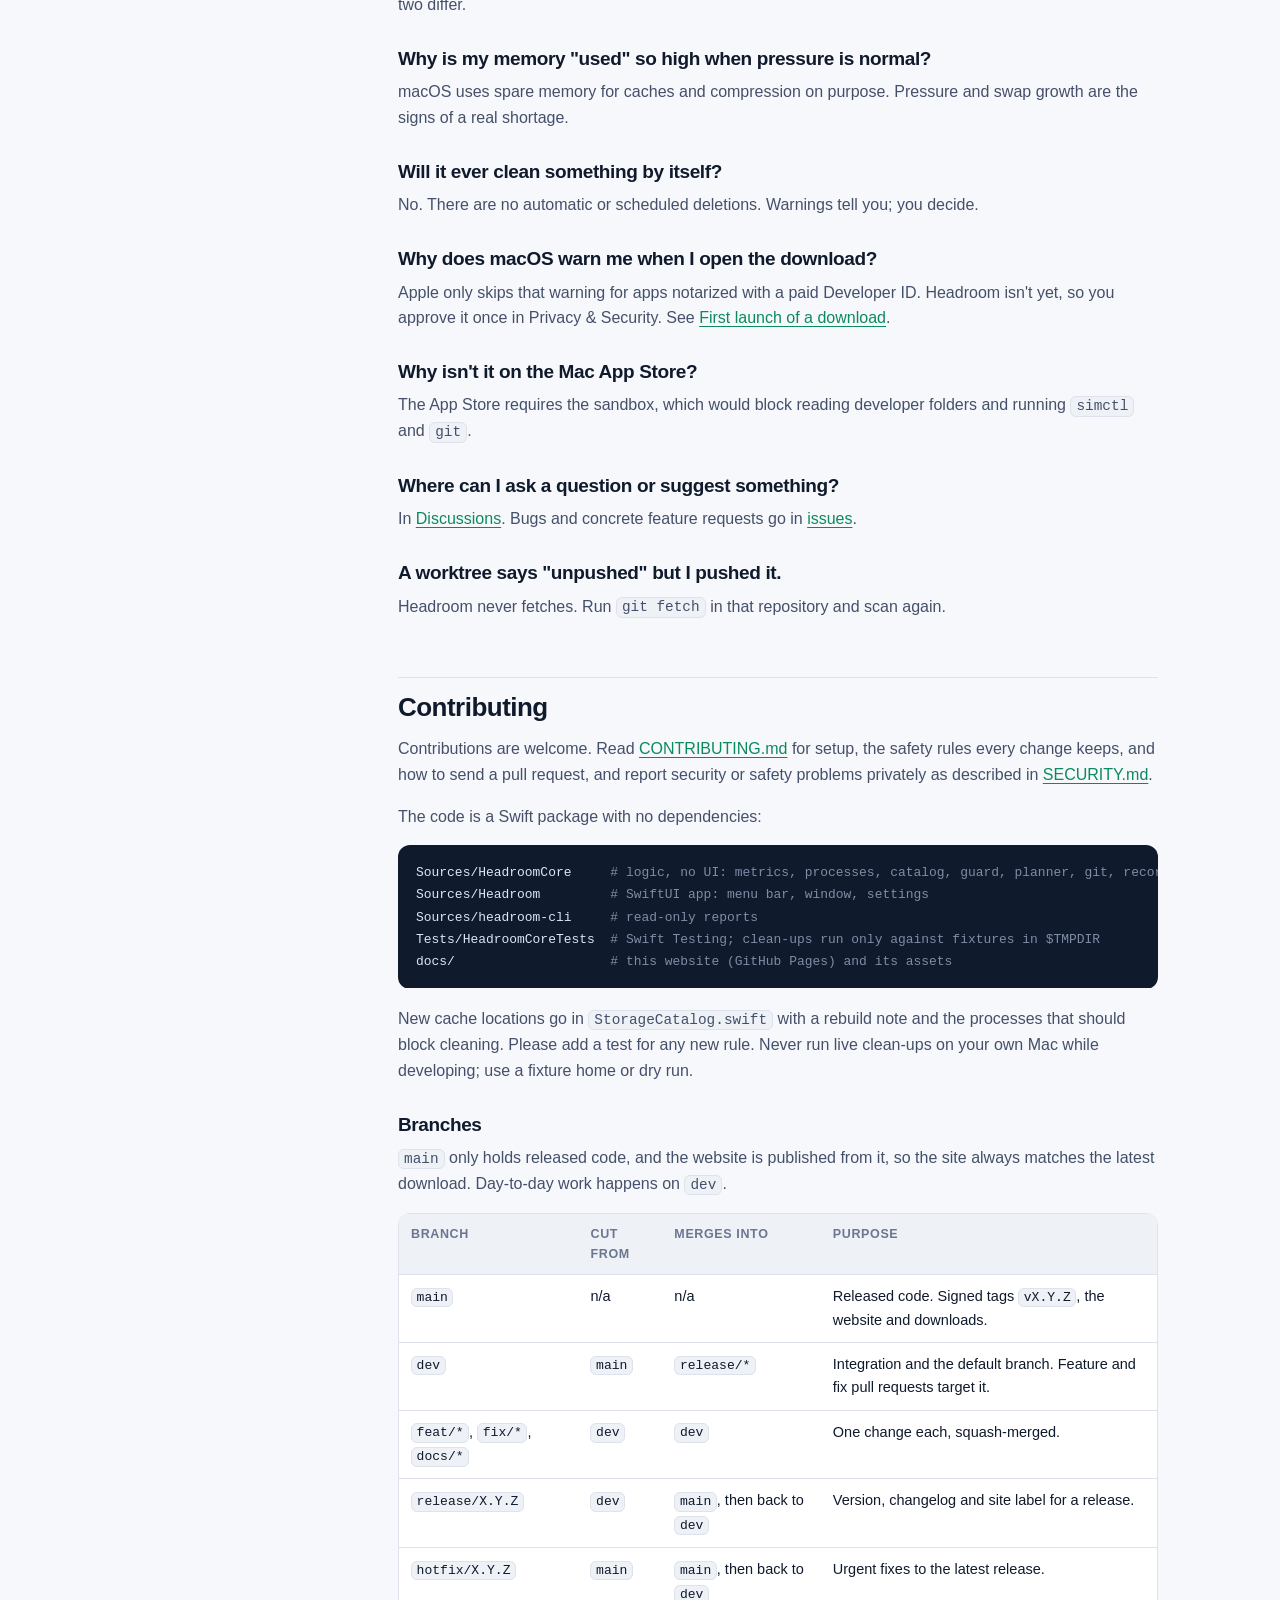
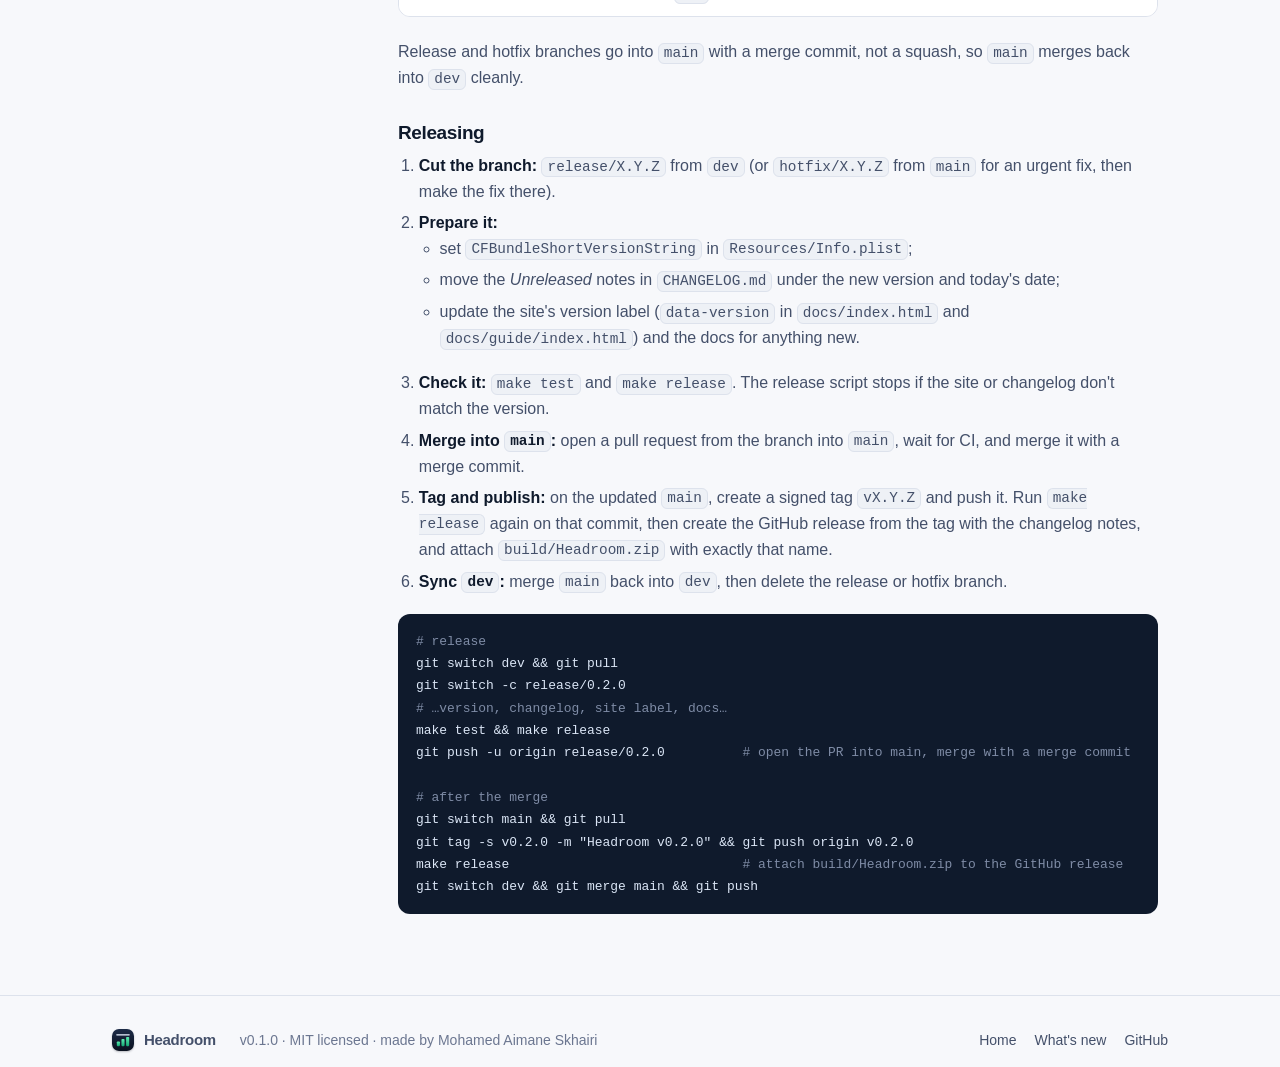
==== commit ffc46e16: "Merge dev into fix/history-settings # Conflicts: #	CHANGELOG.md" ====
--- a/docs/guide/index.html
+++ b/docs/guide/index.html
@@ -189,7 +189,7 @@
       <p>Name a workload (for example "1 sim + 1 emu + Metro + Next + 2 agents"), click <strong>Start recording</strong>, work as usual, then <strong>Stop and save</strong>. Headroom keeps the peaks: memory used, worst memory pressure, swap growth, CPU, thermal state, and how many devices and agent sessions were running. Over time this tells you what your Mac can carry before it starts swapping.</p>
 
       <h2 id="history">History</h2>
-      <p>Every action, including dry runs, is recorded with when it ran, what it touched, its size, whether it worked and how to undo it. Export the history as Markdown from the History page.</p>
+      <p>Every action, including dry runs, is recorded with when it ran, what it touched, its size, whether it worked and how to undo it. Settings changes are recorded too: turning dry run on or off right away, and other settings once you stop adjusting them. Export the history as Markdown from the History page.</p>
 
       <h2 id="settings">Warnings and settings</h2>
       <p>Warnings arrive as macOS notifications. Each kind waits 30 minutes before repeating, and memory pressure has to last before it counts.</p>
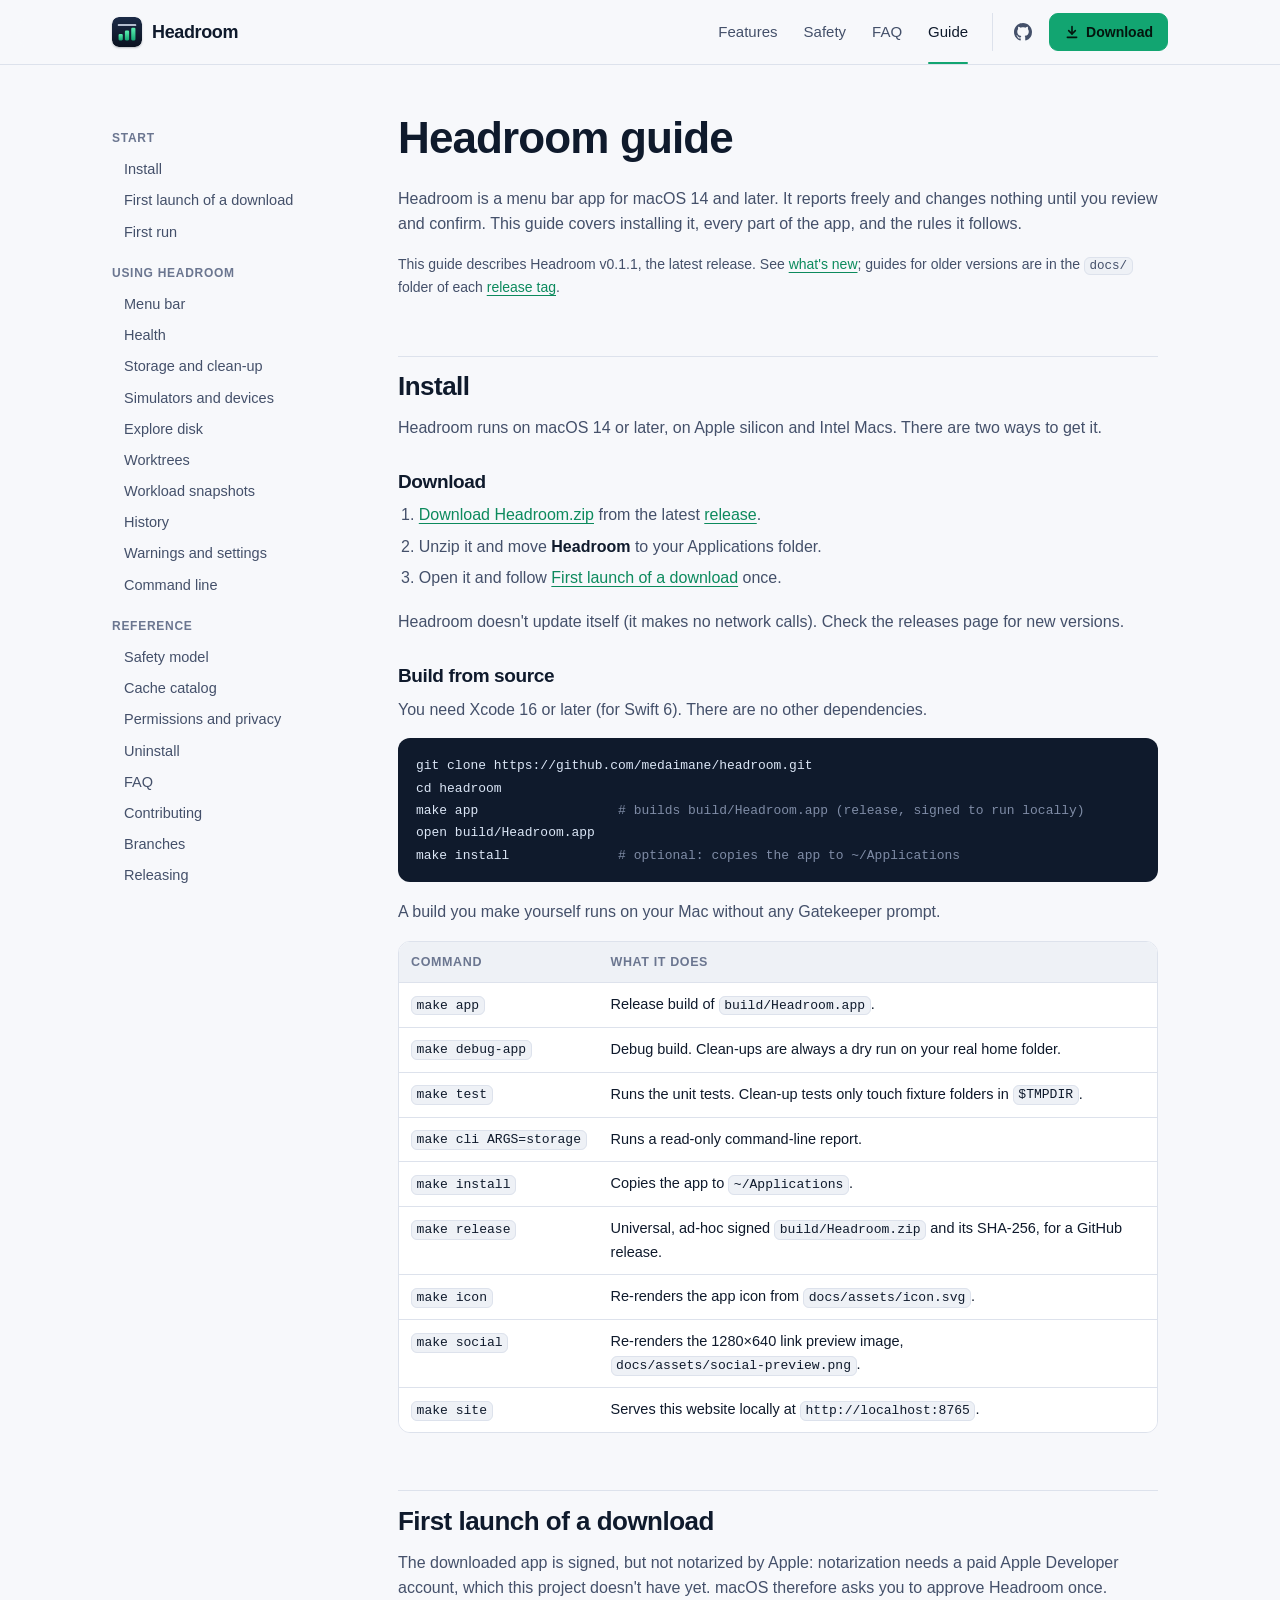
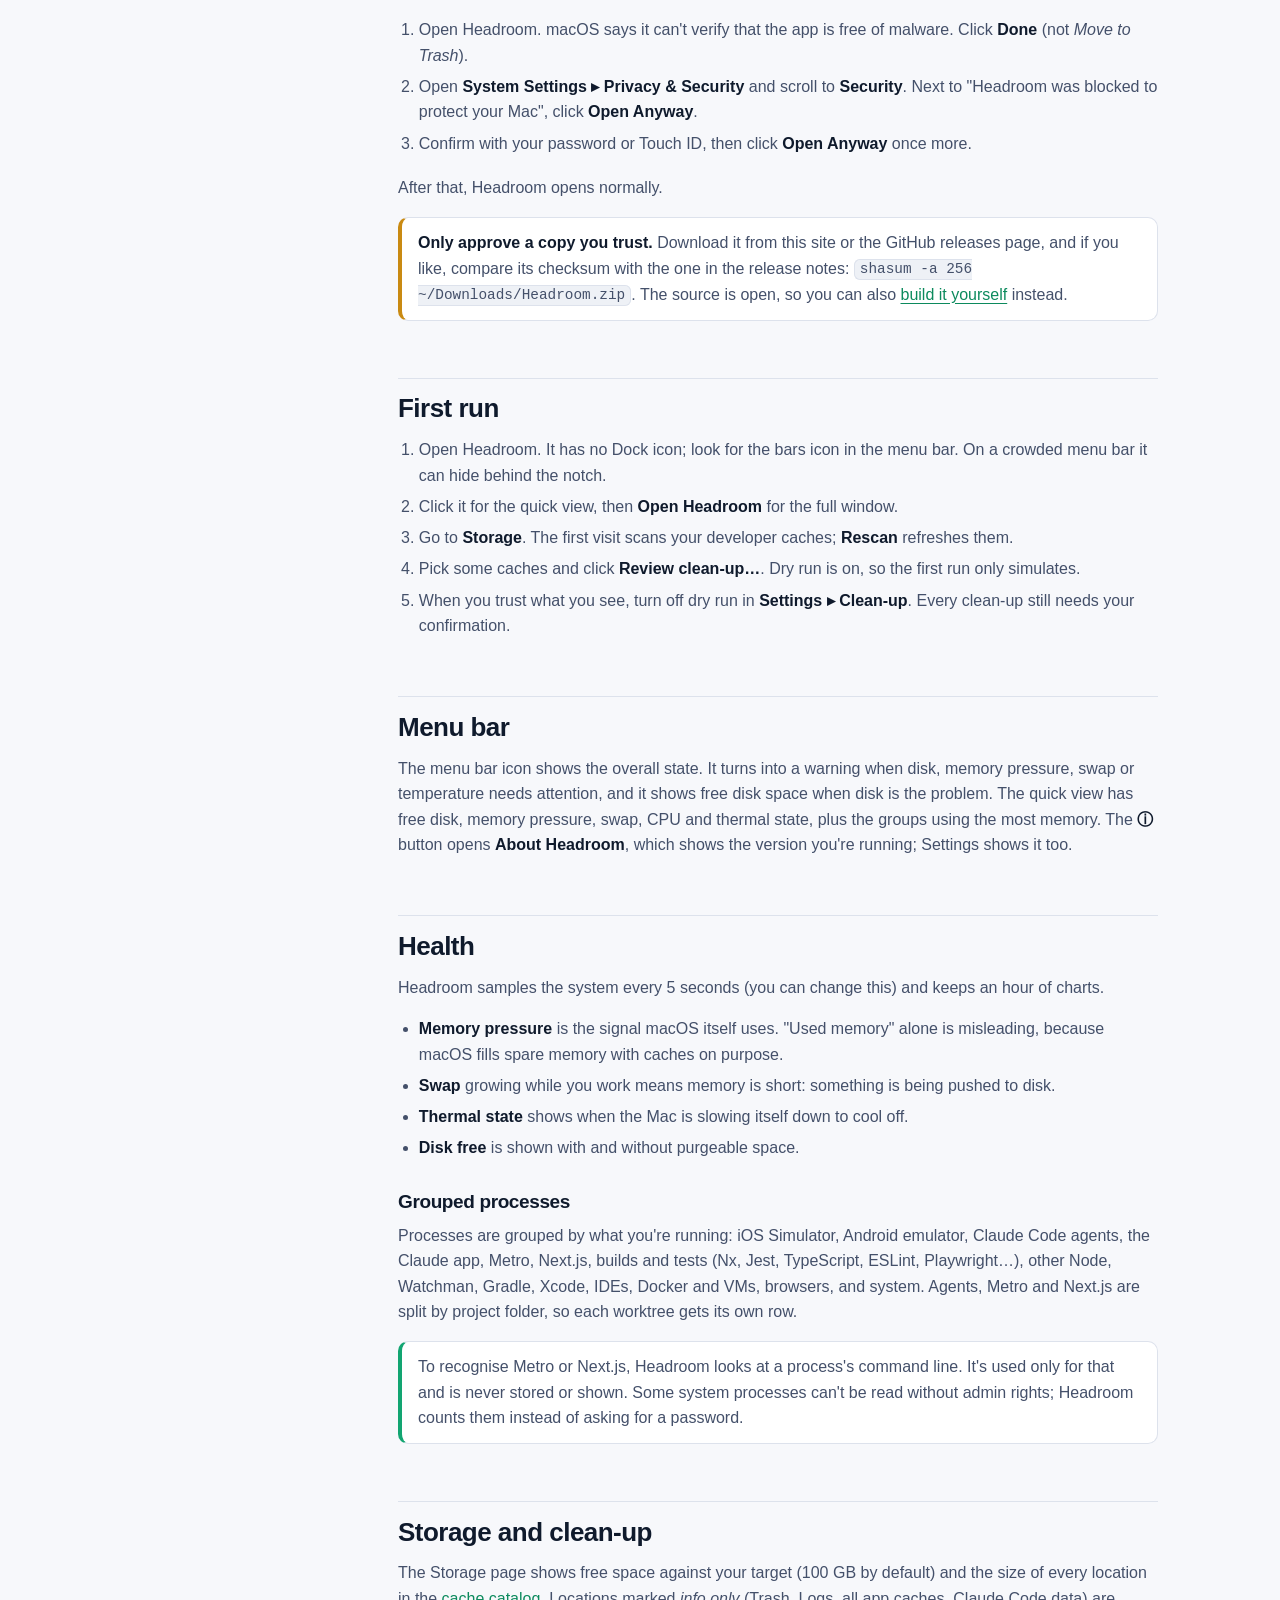
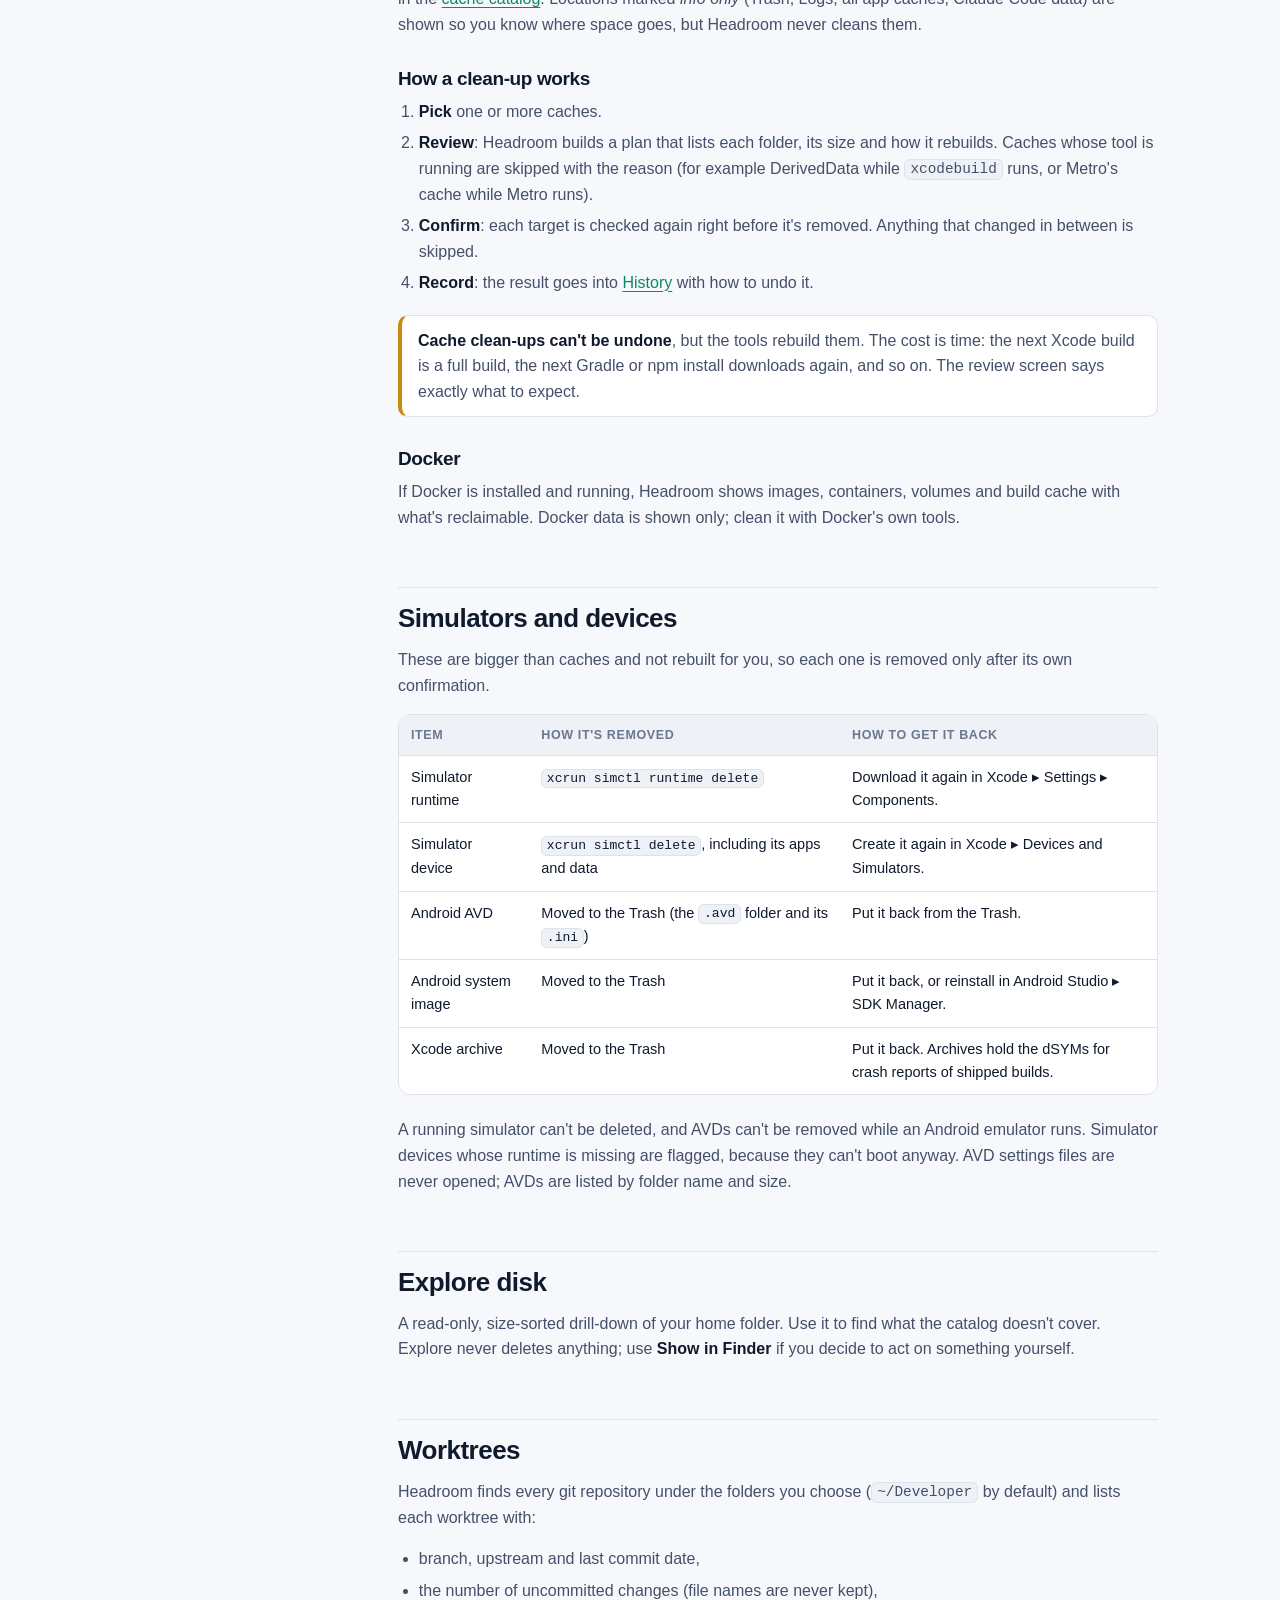
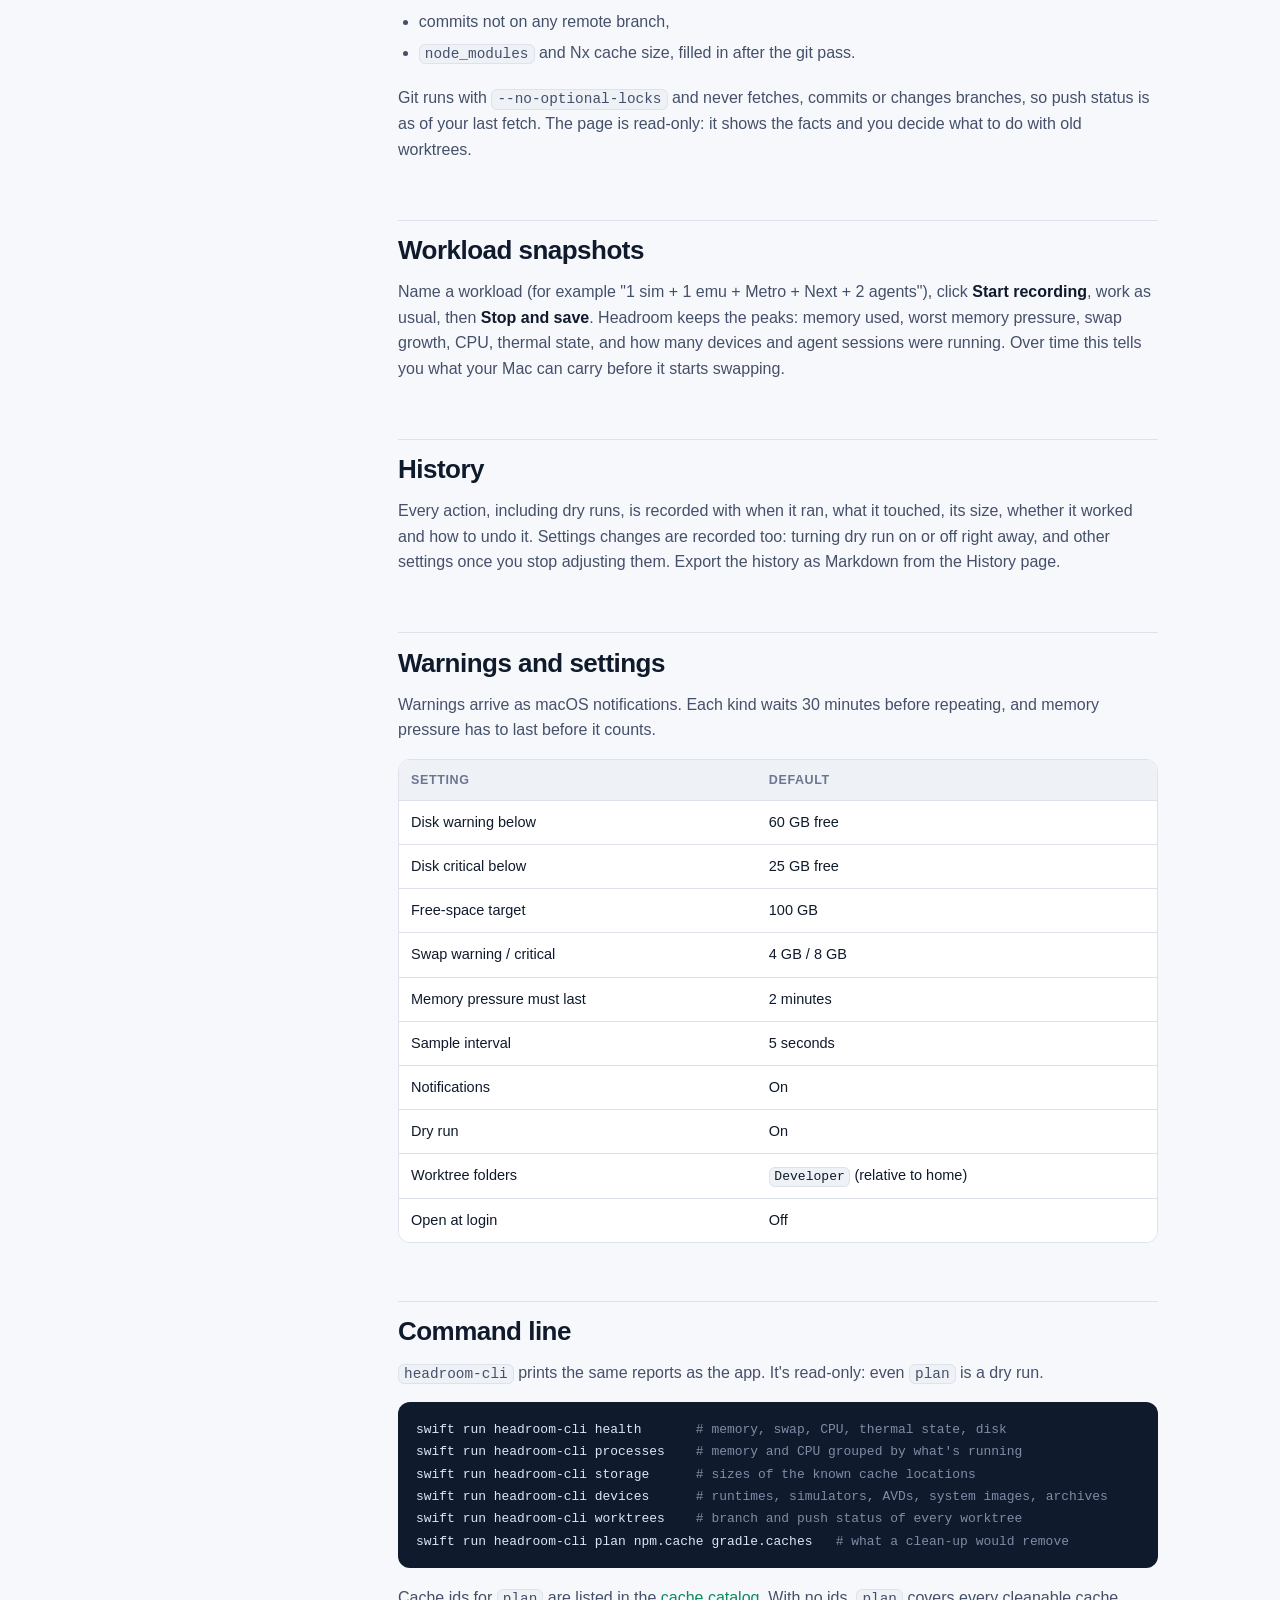
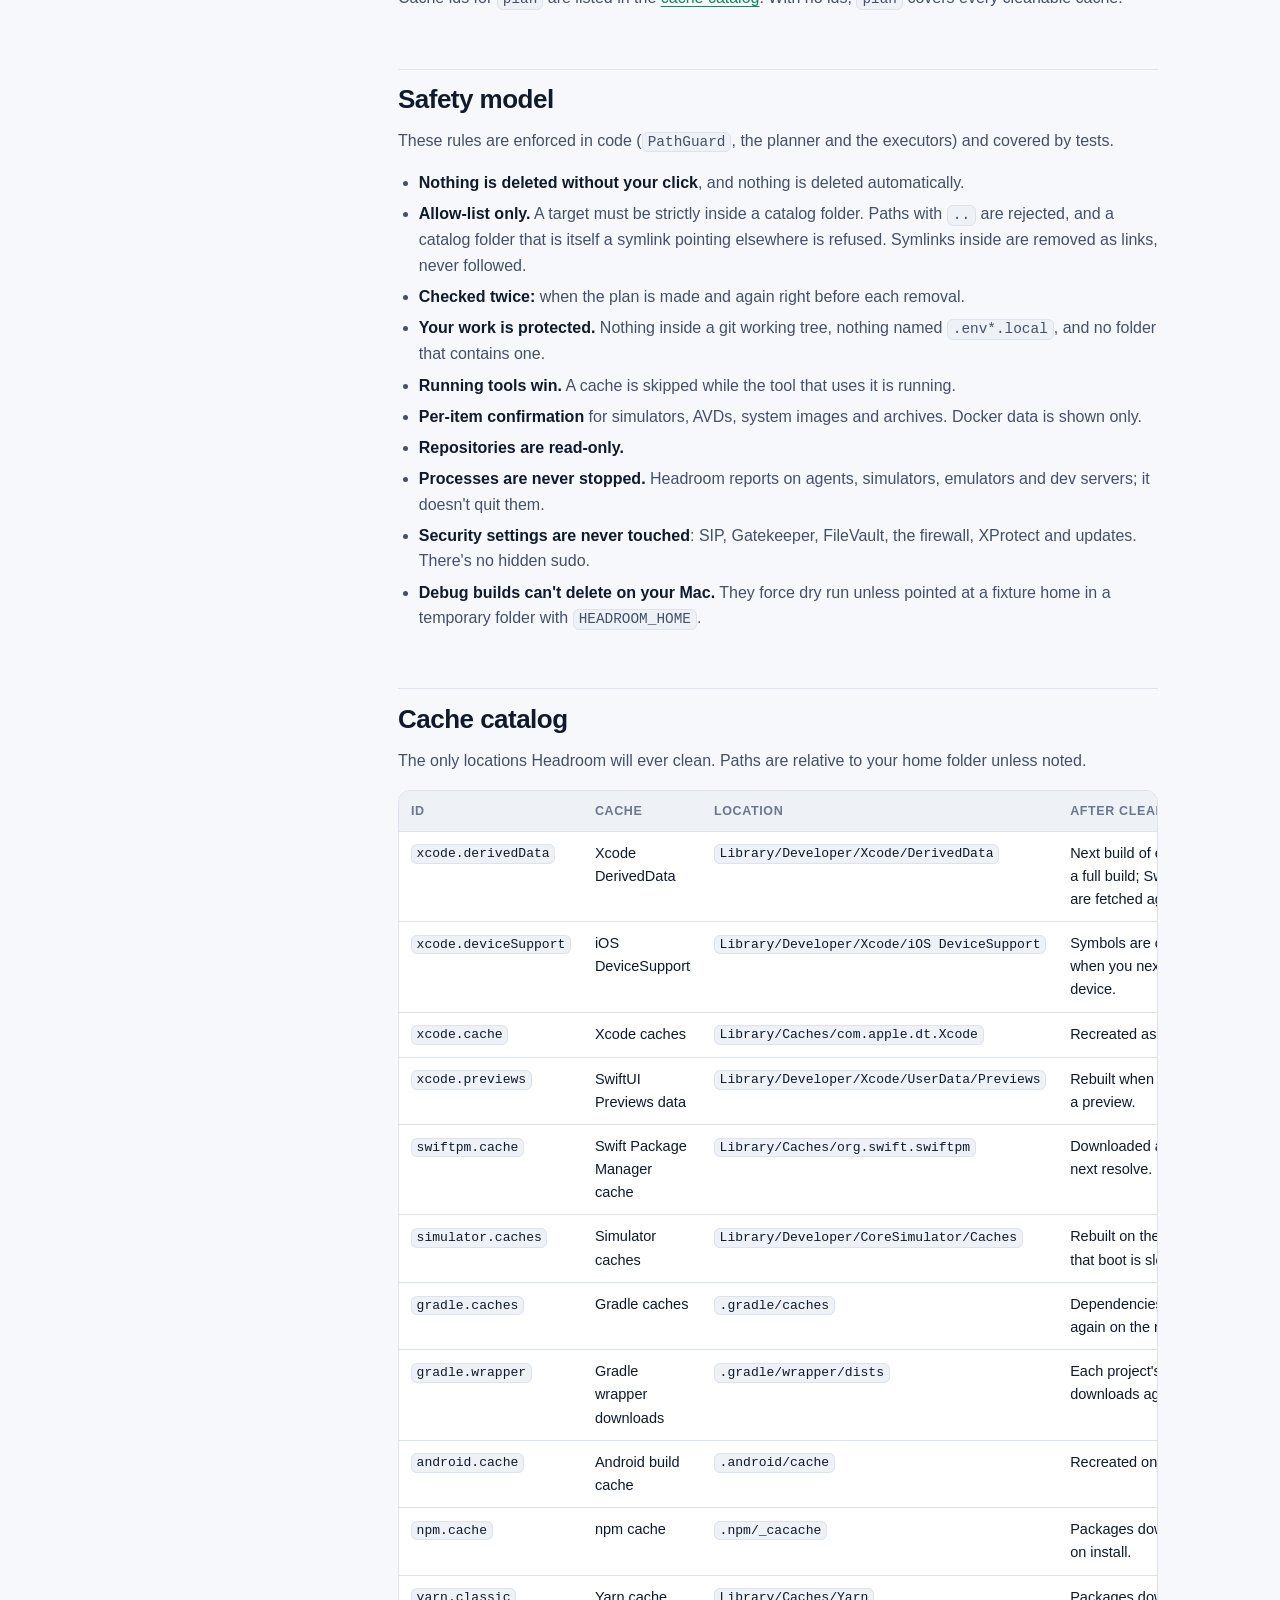
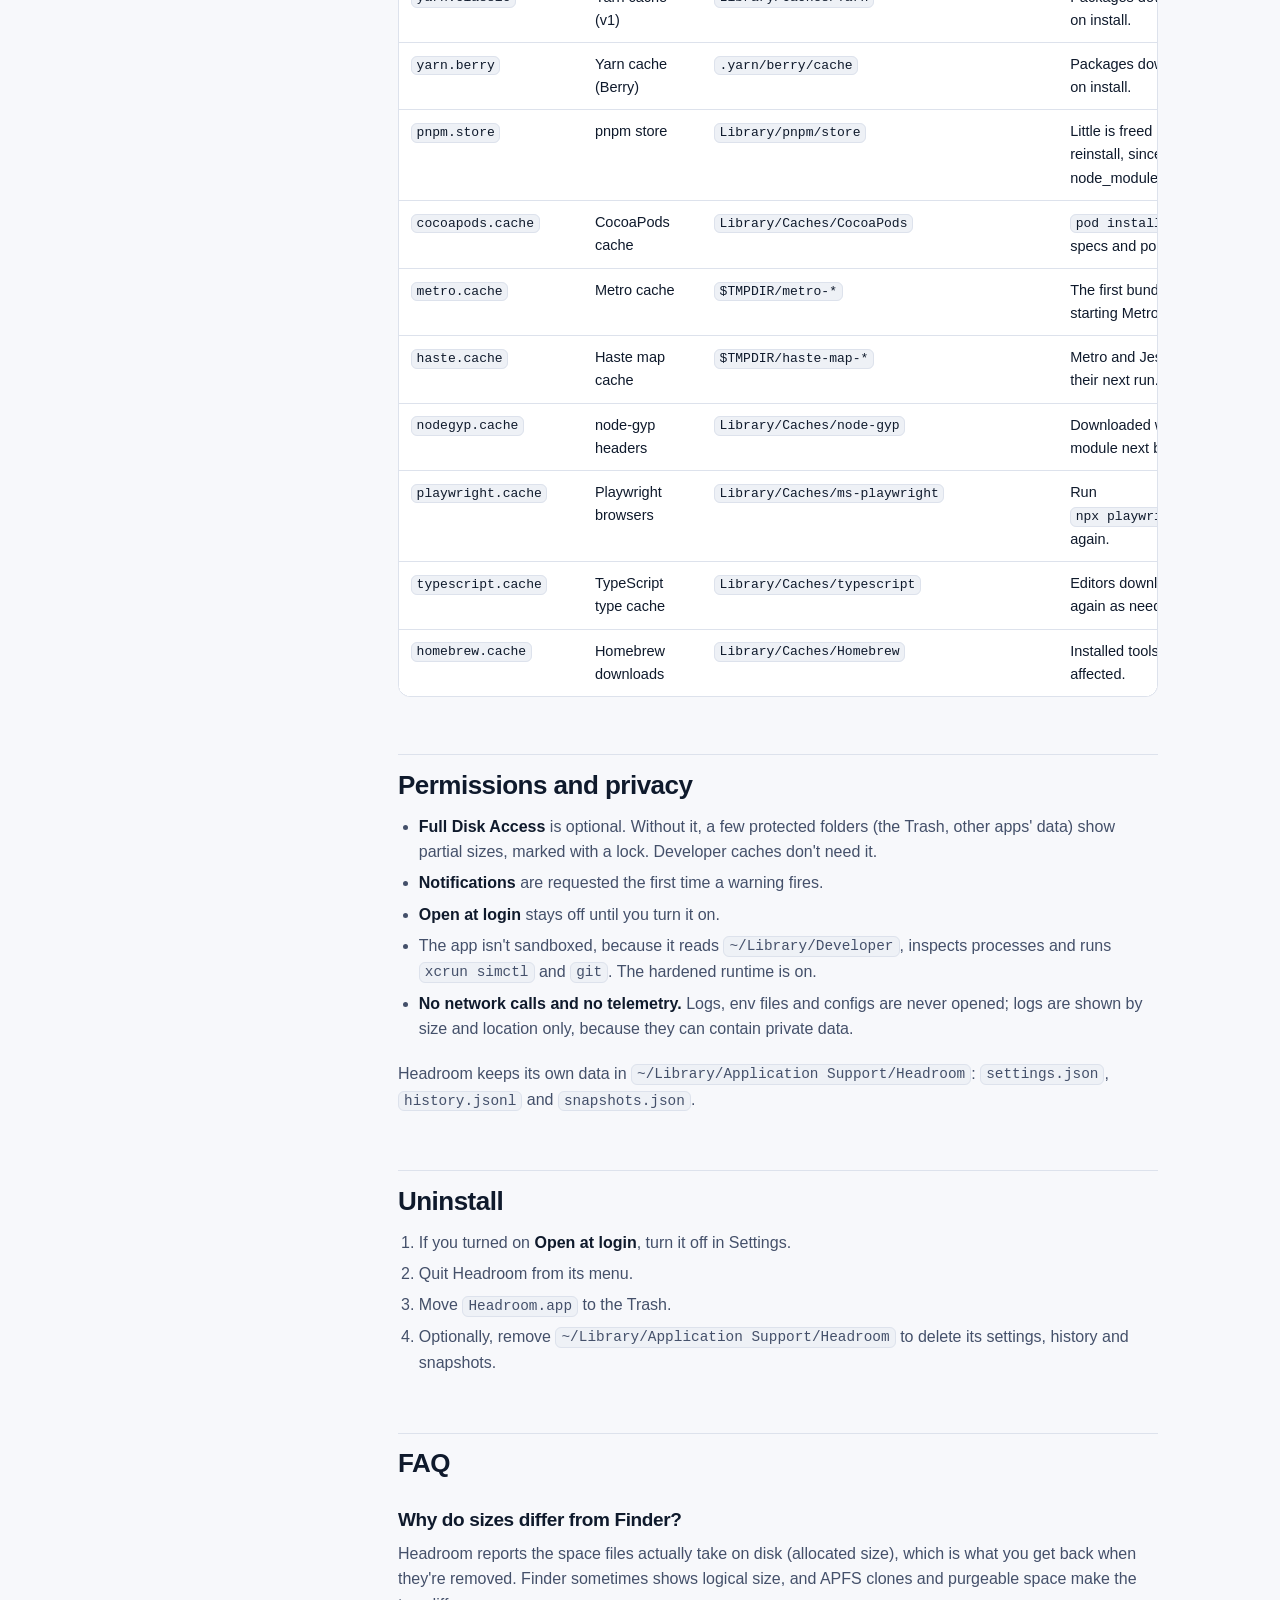
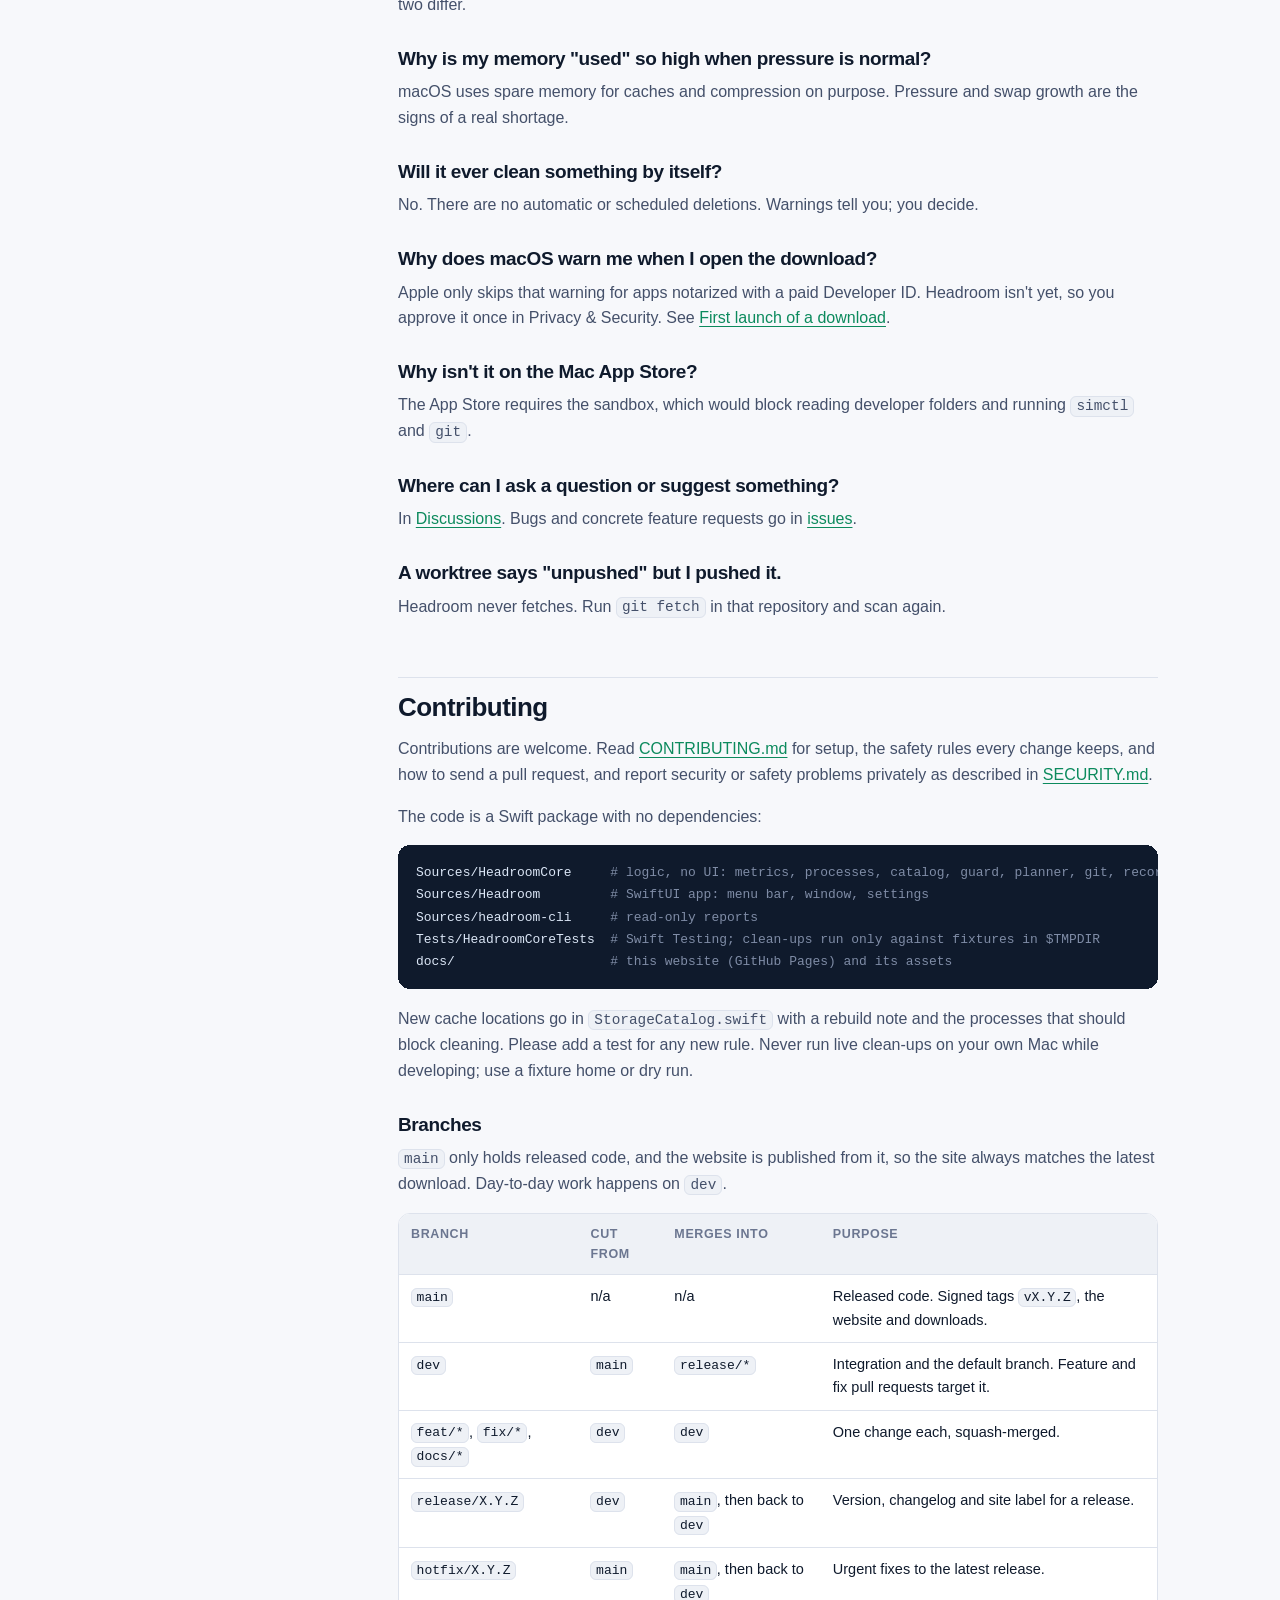
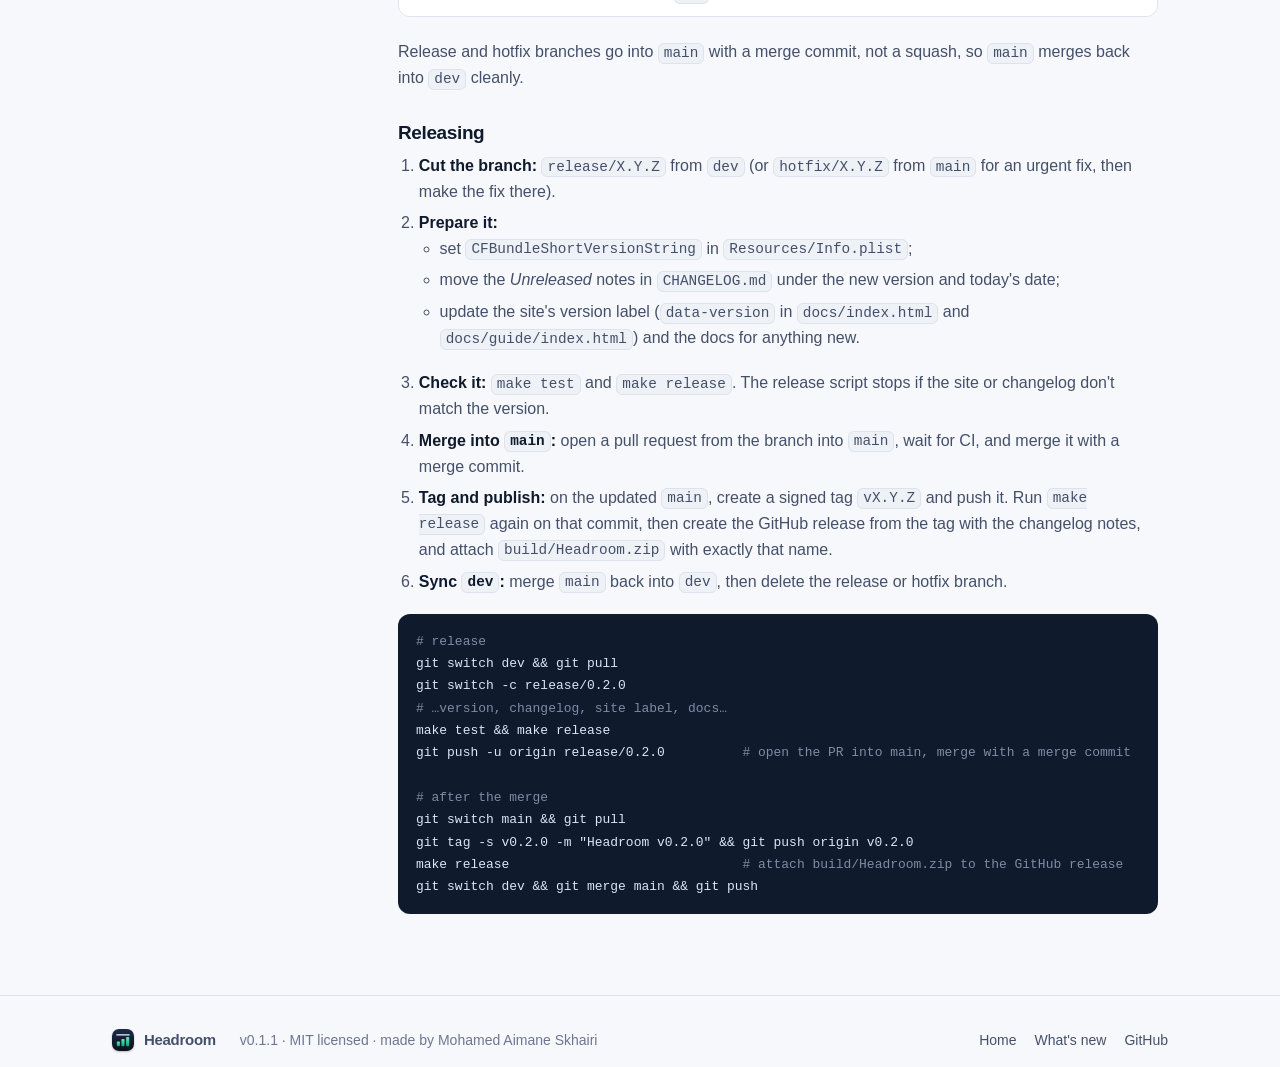
==== commit b1684978: "Release 0.1.1 - Version 0.1.1 (build 2) - CHANGELOG: date the release and add compare links - Websit" ====
--- a/docs/guide/index.html
+++ b/docs/guide/index.html
@@ -77,7 +77,7 @@
     <main class="prose">
       <h1>Headroom guide</h1>
       <p>Headroom is a menu bar app for macOS 14 and later. It reports freely and changes nothing until you review and confirm. This guide covers installing it, every part of the app, and the rules it follows.</p>
-      <p class="fine">This guide describes Headroom <span class="version" data-version="0.1.0">v0.1.0</span>, the latest release. See <a href="https://github.com/medaimane/headroom/blob/main/CHANGELOG.md">what's new</a>; guides for older versions are in the <code>docs/</code> folder of each <a href="https://github.com/medaimane/headroom/tags">release tag</a>.</p>
+      <p class="fine">This guide describes Headroom <span class="version" data-version="0.1.1">v0.1.1</span>, the latest release. See <a href="https://github.com/medaimane/headroom/blob/main/CHANGELOG.md">what's new</a>; guides for older versions are in the <code>docs/</code> folder of each <a href="https://github.com/medaimane/headroom/tags">release tag</a>.</p>
 
       <h2 id="install">Install</h2>
       <p>Headroom runs on macOS 14 or later, on Apple silicon and Intel Macs. There are two ways to get it.</p>
@@ -353,7 +353,7 @@
   <footer class="site-footer">
     <div class="wrap">
       <a class="brand" href="../"><img src="../assets/mark.svg" alt="">Headroom</a>
-      <span><span class="version" data-version="0.1.0">v0.1.0</span> · MIT licensed · made by Mohamed Aimane Skhairi</span>
+      <span><span class="version" data-version="0.1.1">v0.1.1</span> · MIT licensed · made by Mohamed Aimane Skhairi</span>
       <nav aria-label="Footer">
         <a href="../">Home</a>
         <a href="https://github.com/medaimane/headroom/blob/main/CHANGELOG.md">What's new</a>
--- a/docs/assets/site.css
+++ b/docs/assets/site.css
@@ -189,31 +189,51 @@
   overflow: hidden;
 }
 .mock-bar { display: flex; justify-content: flex-end; align-items: center; gap: 14px; height: 30px; padding: 0 14px; background: rgb(255 255 255 / 0.08); color: #e8eef8; font-size: 12.5px; }
-.mock-bar img { width: 16px; height: 16px; filter: invert(1); opacity: 0.95; }
 .mock-panel {
-  width: min(360px, calc(100% - 32px));
+  --mp-bg: rgb(246 248 252 / 0.96);
+  --mp-ink: #0f1a2c;
+  --mp-ink-2: #5b667e;
+  --mp-line: rgb(15 26 44 / 0.1);
+  --mp-btn: rgb(15 26 44 / 0.07);
+  width: min(340px, calc(100% - 32px));
   margin: 10px 16px 0 auto;
-  background: rgb(246 248 252 / 0.97);
-  color: #0f1a2c;
+  background: var(--mp-bg);
+  color: var(--mp-ink);
   border-radius: 12px;
   padding: 14px;
   font-size: 13px;
-  box-shadow: 0 12px 30px rgb(0 0 0 / 0.35);
-}
-.mock-head { display: flex; justify-content: space-between; align-items: center; font-weight: 700; margin-bottom: 10px; }
-.mock-head .ok { font-weight: 600; font-size: 12px; color: #0c8a5d; display: inline-flex; align-items: center; gap: 6px; }
-.dot { width: 8px; height: 8px; border-radius: 50%; background: currentColor; display: inline-block; }
-.tiles { display: grid; grid-template-columns: repeat(2, 1fr); gap: 8px; margin-bottom: 12px; }
-.tile { background: #fff; border: 1px solid #e3e7ef; border-radius: 9px; padding: 8px 10px; }
-.tile b { display: block; font-size: 16px; letter-spacing: -0.01em; }
-.tile span { color: #6b7690; font-size: 11.5px; }
-.meter { height: 6px; background: #e6eaf1; border-radius: 6px; margin-top: 6px; overflow: hidden; }
-.meter i { display: block; height: 100%; background: #12a571; border-radius: 6px; }
-.meter i.warn { background: #c98a12; }
-.rows { border-top: 1px solid #e3e7ef; padding-top: 8px; }
-.row { display: flex; justify-content: space-between; padding: 3px 0; }
-.row span:first-child { color: #44506a; }
-.row span:last-child { font-variant-numeric: tabular-nums; font-weight: 600; }
+  line-height: 1.35;
+  box-shadow: 0 12px 30px rgb(0 0 0 / 0.35), 0 0 0 0.5px rgb(0 0 0 / 0.2);
+  -webkit-backdrop-filter: blur(20px);
+  backdrop-filter: blur(20px);
+}
+.mock-panel .sd { width: 9px; height: 9px; border-radius: 50%; background: #2fb36d; display: inline-block; }
+.mock-panel hr { border: 0; border-top: 1px solid var(--mp-line); margin: 10px 0; }
+.mp-head { display: flex; justify-content: space-between; align-items: center; margin-bottom: 10px; }
+.mp-head b { font-size: 14px; }
+.mp-head span { display: inline-flex; align-items: center; gap: 6px; font-size: 11.5px; color: var(--mp-ink-2); }
+.mp-grid { display: grid; grid-template-columns: 9px auto 1fr; align-items: center; column-gap: 10px; row-gap: 5px; }
+.mp-grid span:nth-of-type(2n+1) { color: var(--mp-ink-2); }
+.mp-grid span:nth-of-type(2n) { text-align: right; font-variant-numeric: tabular-nums; }
+.mp-sub { display: flex; justify-content: space-between; font-size: 11.5px; color: var(--mp-ink-2); margin-bottom: 6px; }
+.mp-groups { display: grid; gap: 5px; }
+.mp-group { display: grid; grid-template-columns: 18px 1fr auto; align-items: center; gap: 8px; }
+.mp-group svg { width: 15px; height: 15px; justify-self: center; }
+.mp-group span:last-child { color: var(--mp-ink-2); font-variant-numeric: tabular-nums; }
+.mp-foot { display: flex; align-items: center; gap: 10px; }
+.mp-foot svg { width: 16px; height: 16px; color: var(--mp-ink-2); }
+.mp-spacer { flex: 1; }
+.mp-btn { background: var(--mp-btn); border-radius: 6px; padding: 3px 10px; font-size: 12.5px; box-shadow: 0 0.5px 1px rgb(0 0 0 / 0.15); }
+.mock-bar svg { width: 17px; height: 17px; }
+
+@media (prefers-color-scheme: dark) {
+  :root:not([data-theme="light"]) .mock-panel {
+    --mp-bg: rgb(36 40 50 / 0.94); --mp-ink: #eef2f8; --mp-ink-2: #a4adbf; --mp-line: rgb(255 255 255 / 0.1); --mp-btn: rgb(255 255 255 / 0.12);
+  }
+}
+:root[data-theme="dark"] .mock-panel {
+  --mp-bg: rgb(36 40 50 / 0.94); --mp-ink: #eef2f8; --mp-ink-2: #a4adbf; --mp-line: rgb(255 255 255 / 0.1); --mp-btn: rgb(255 255 255 / 0.12);
+}
 
 /* Sections */
 section.band { padding: 64px 0; }
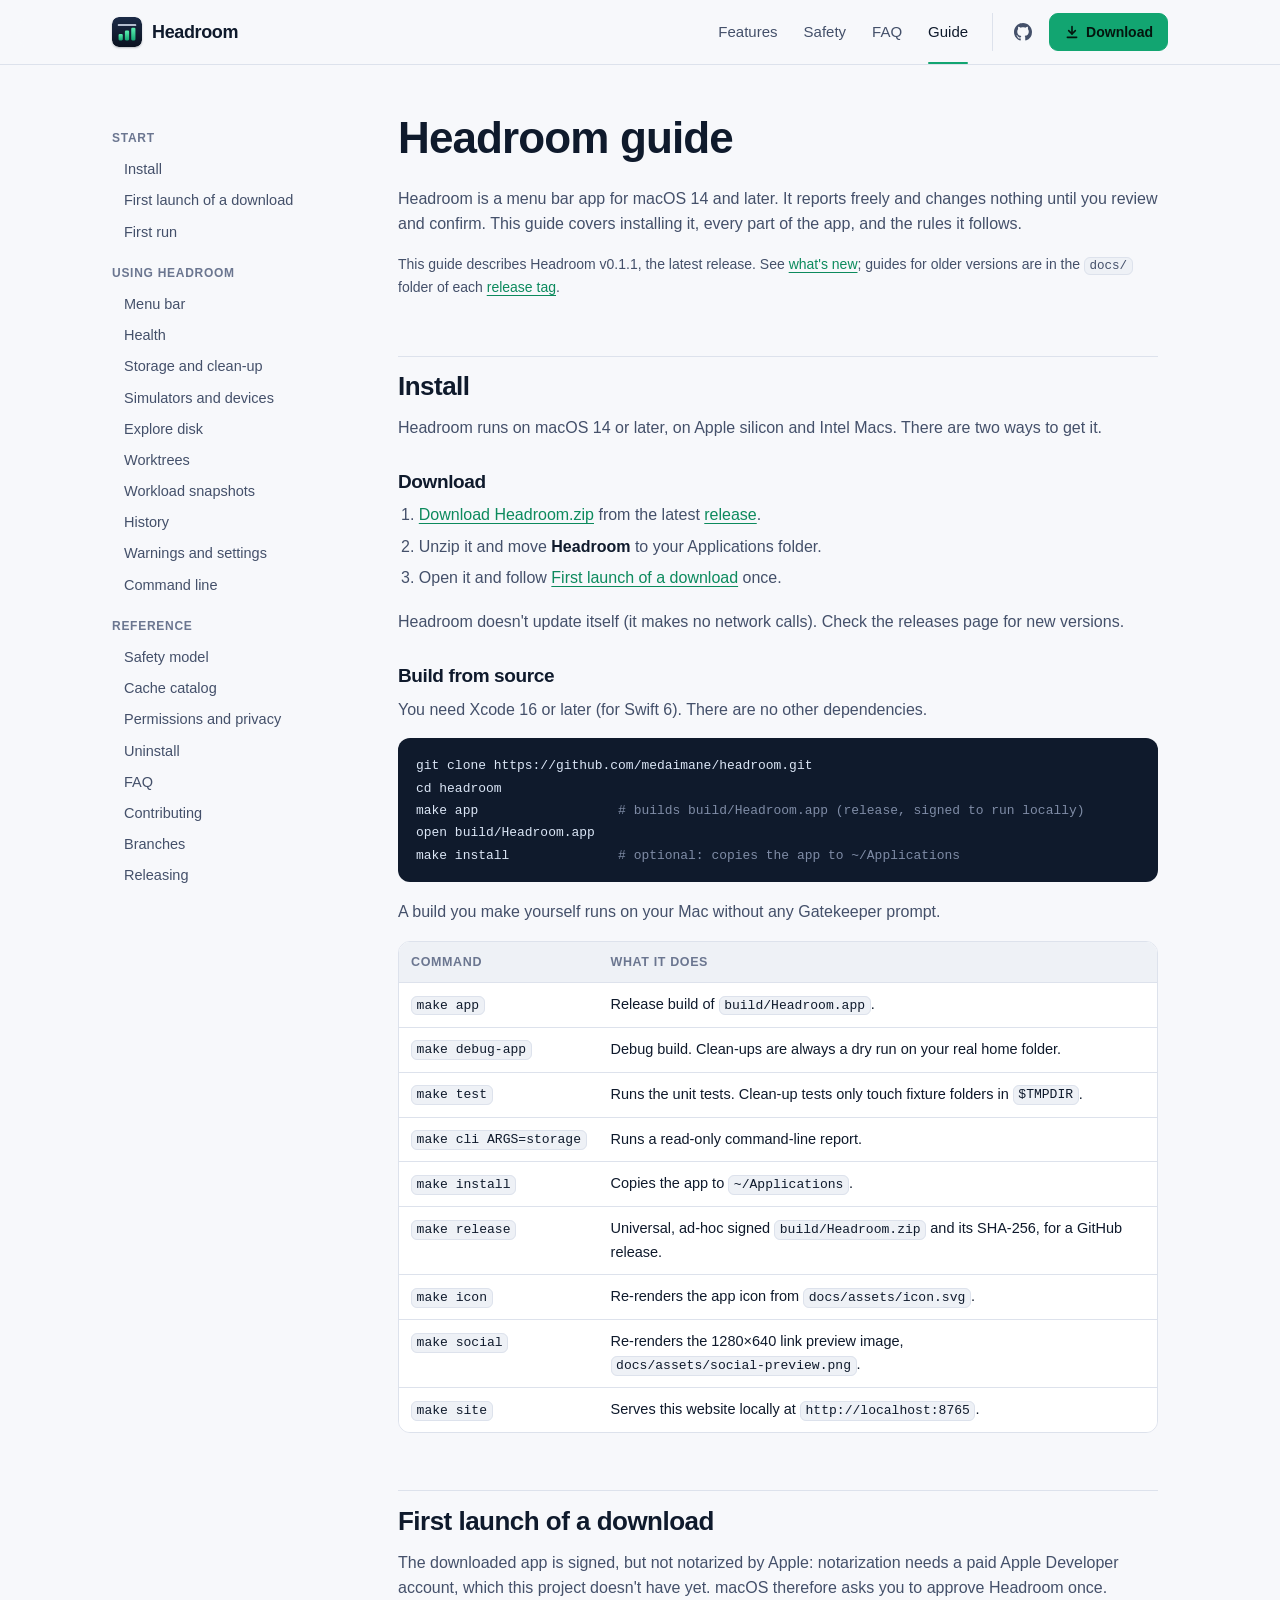
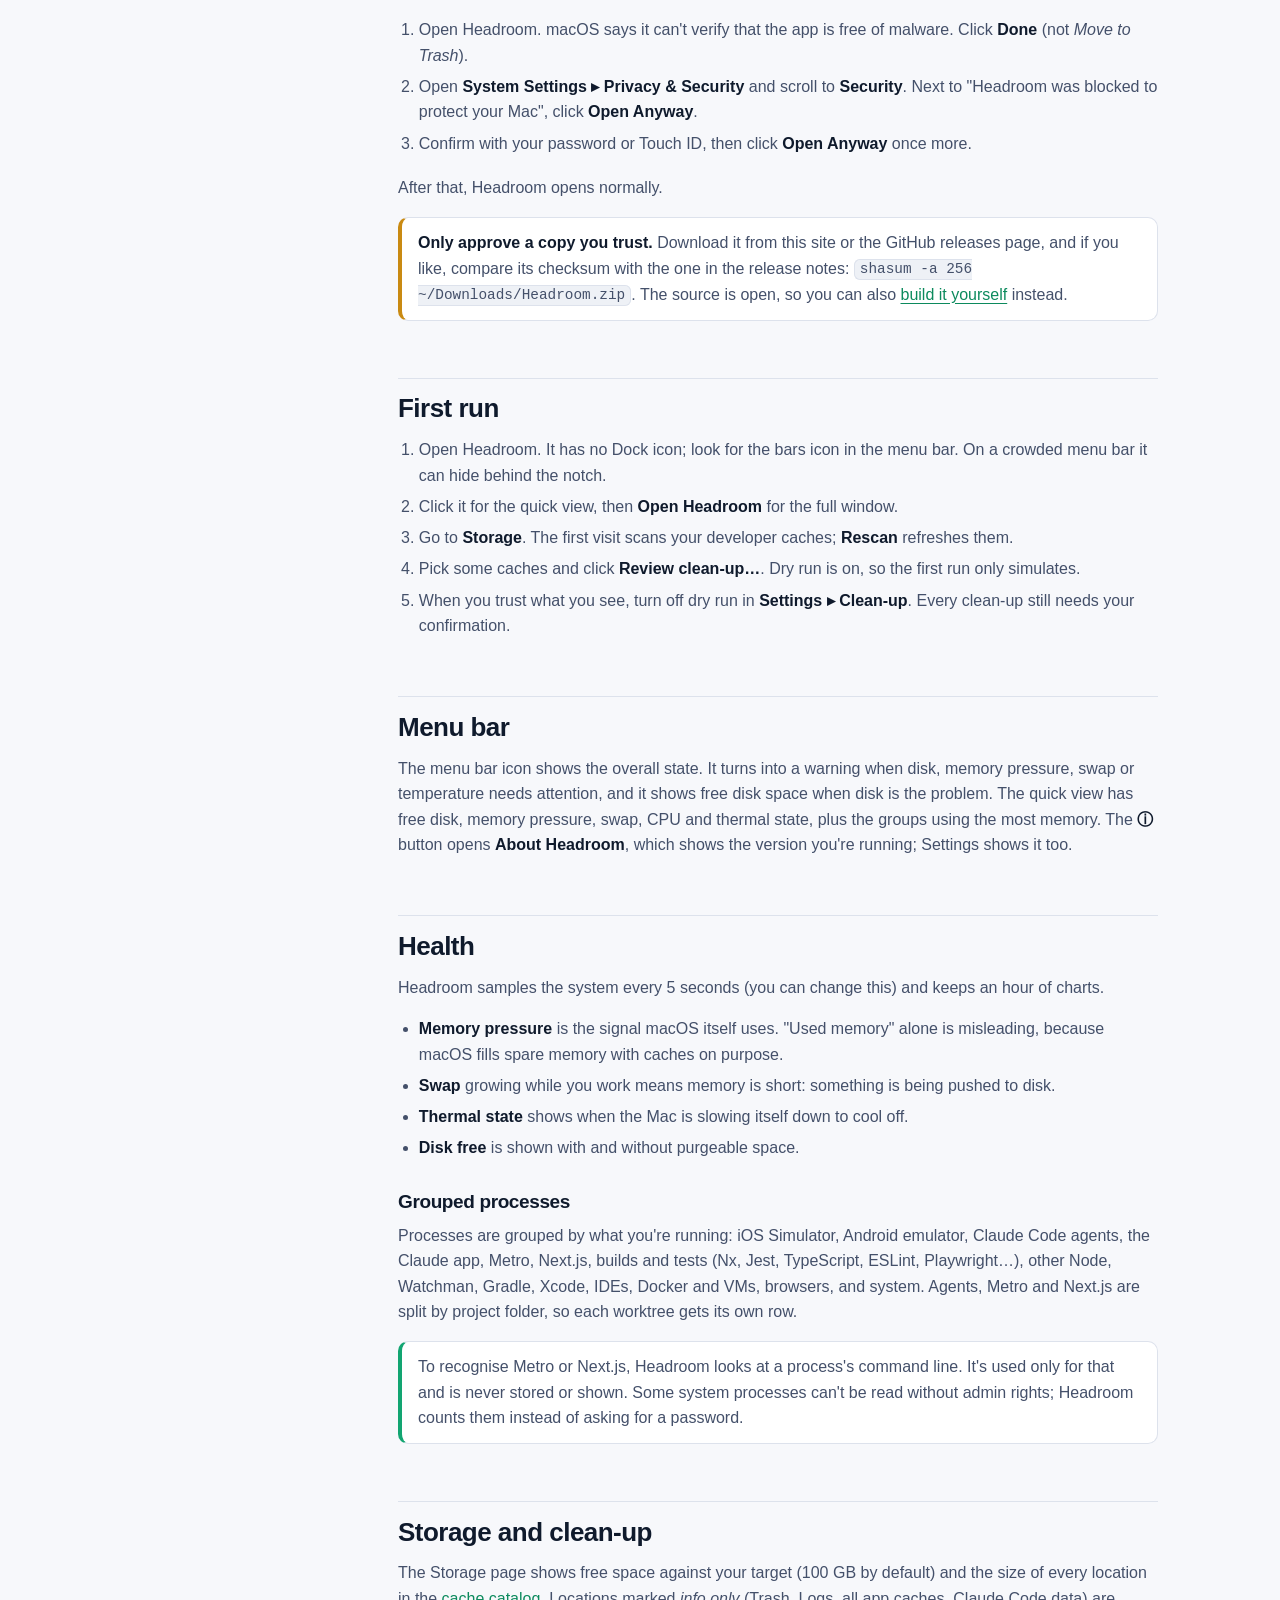
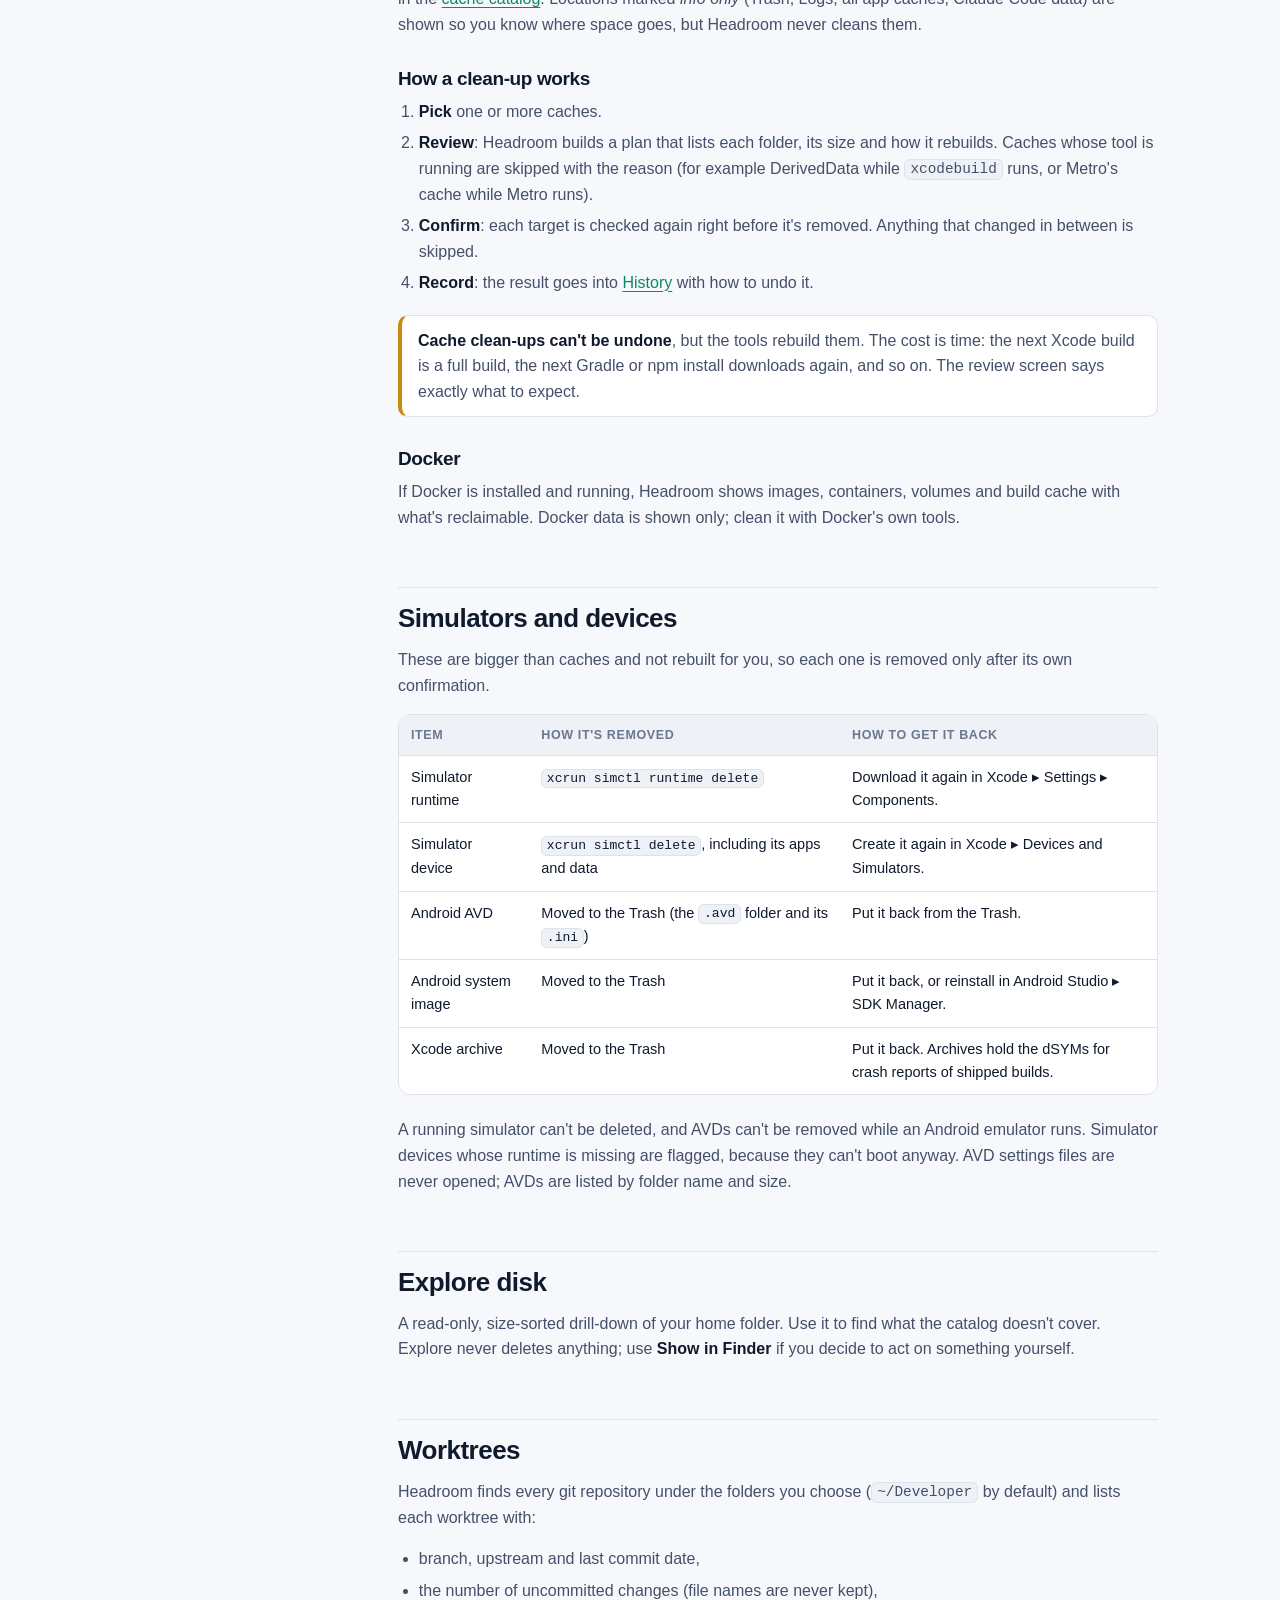
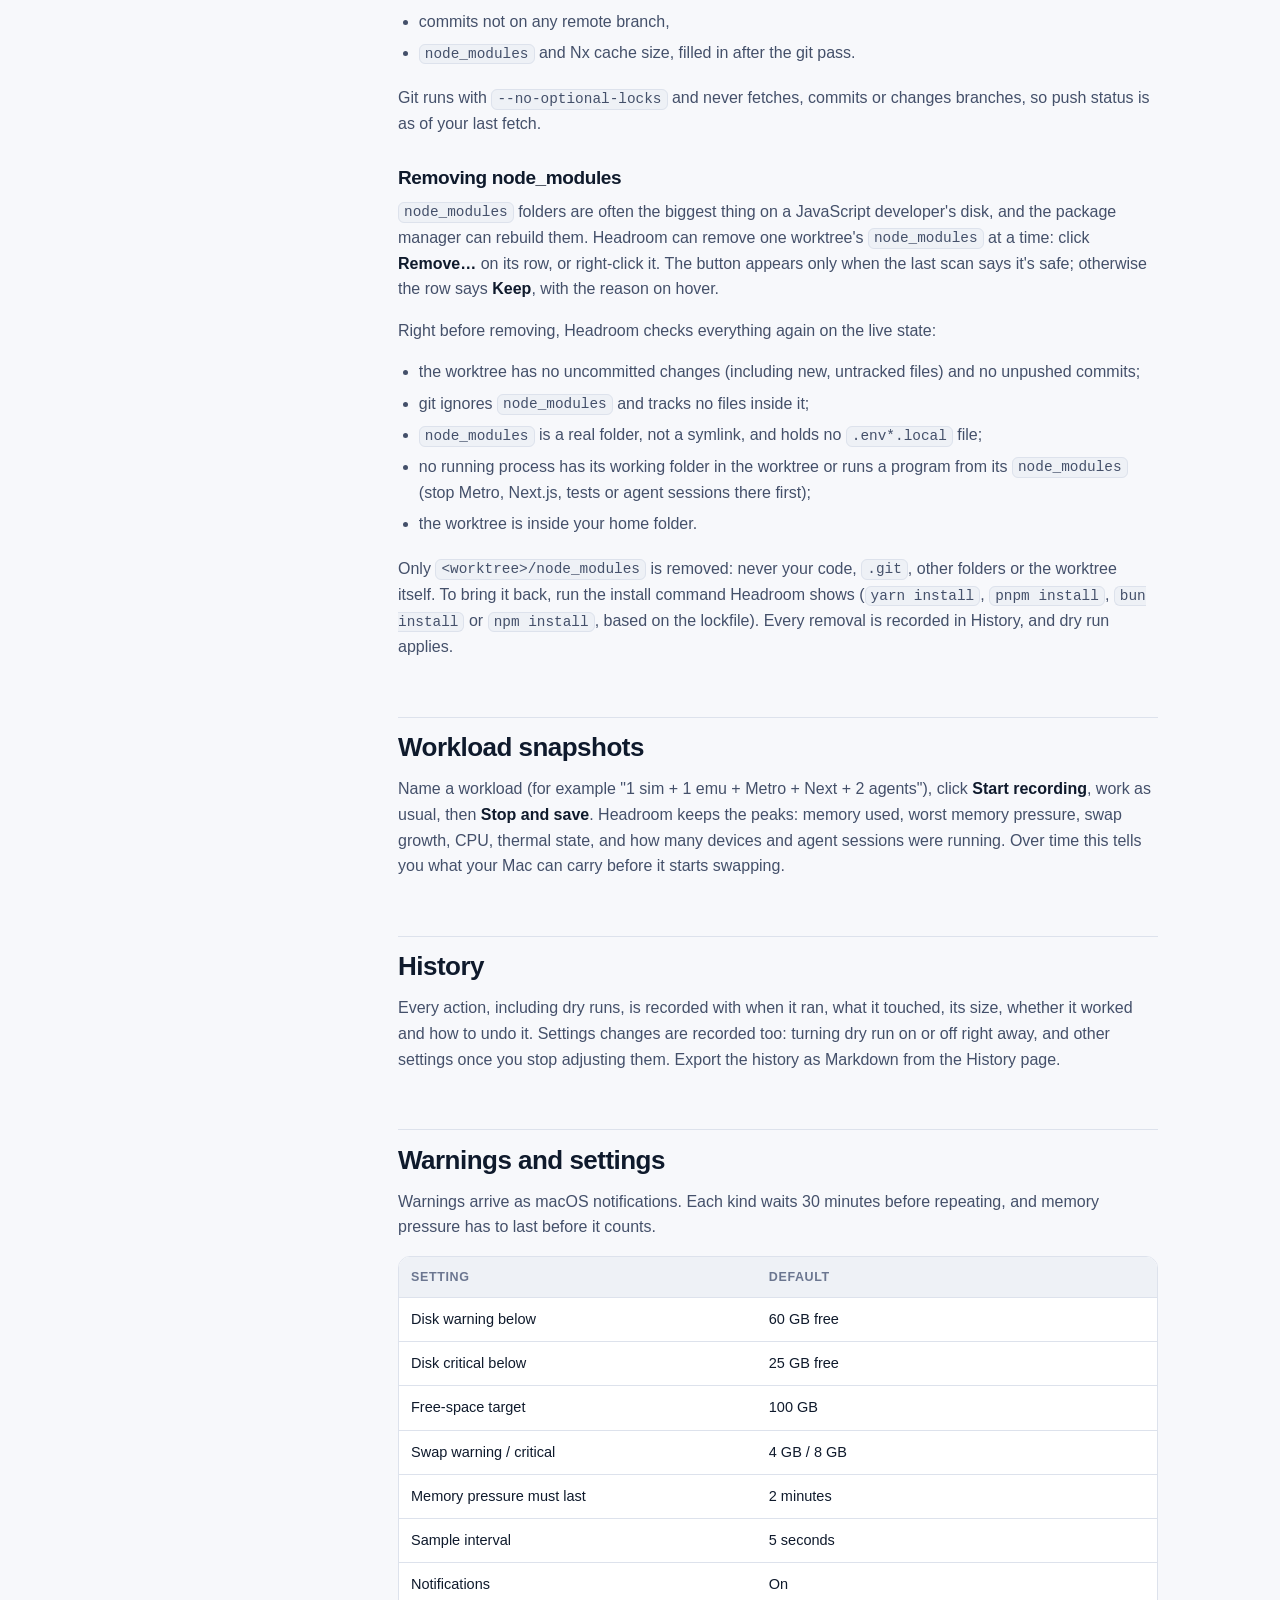
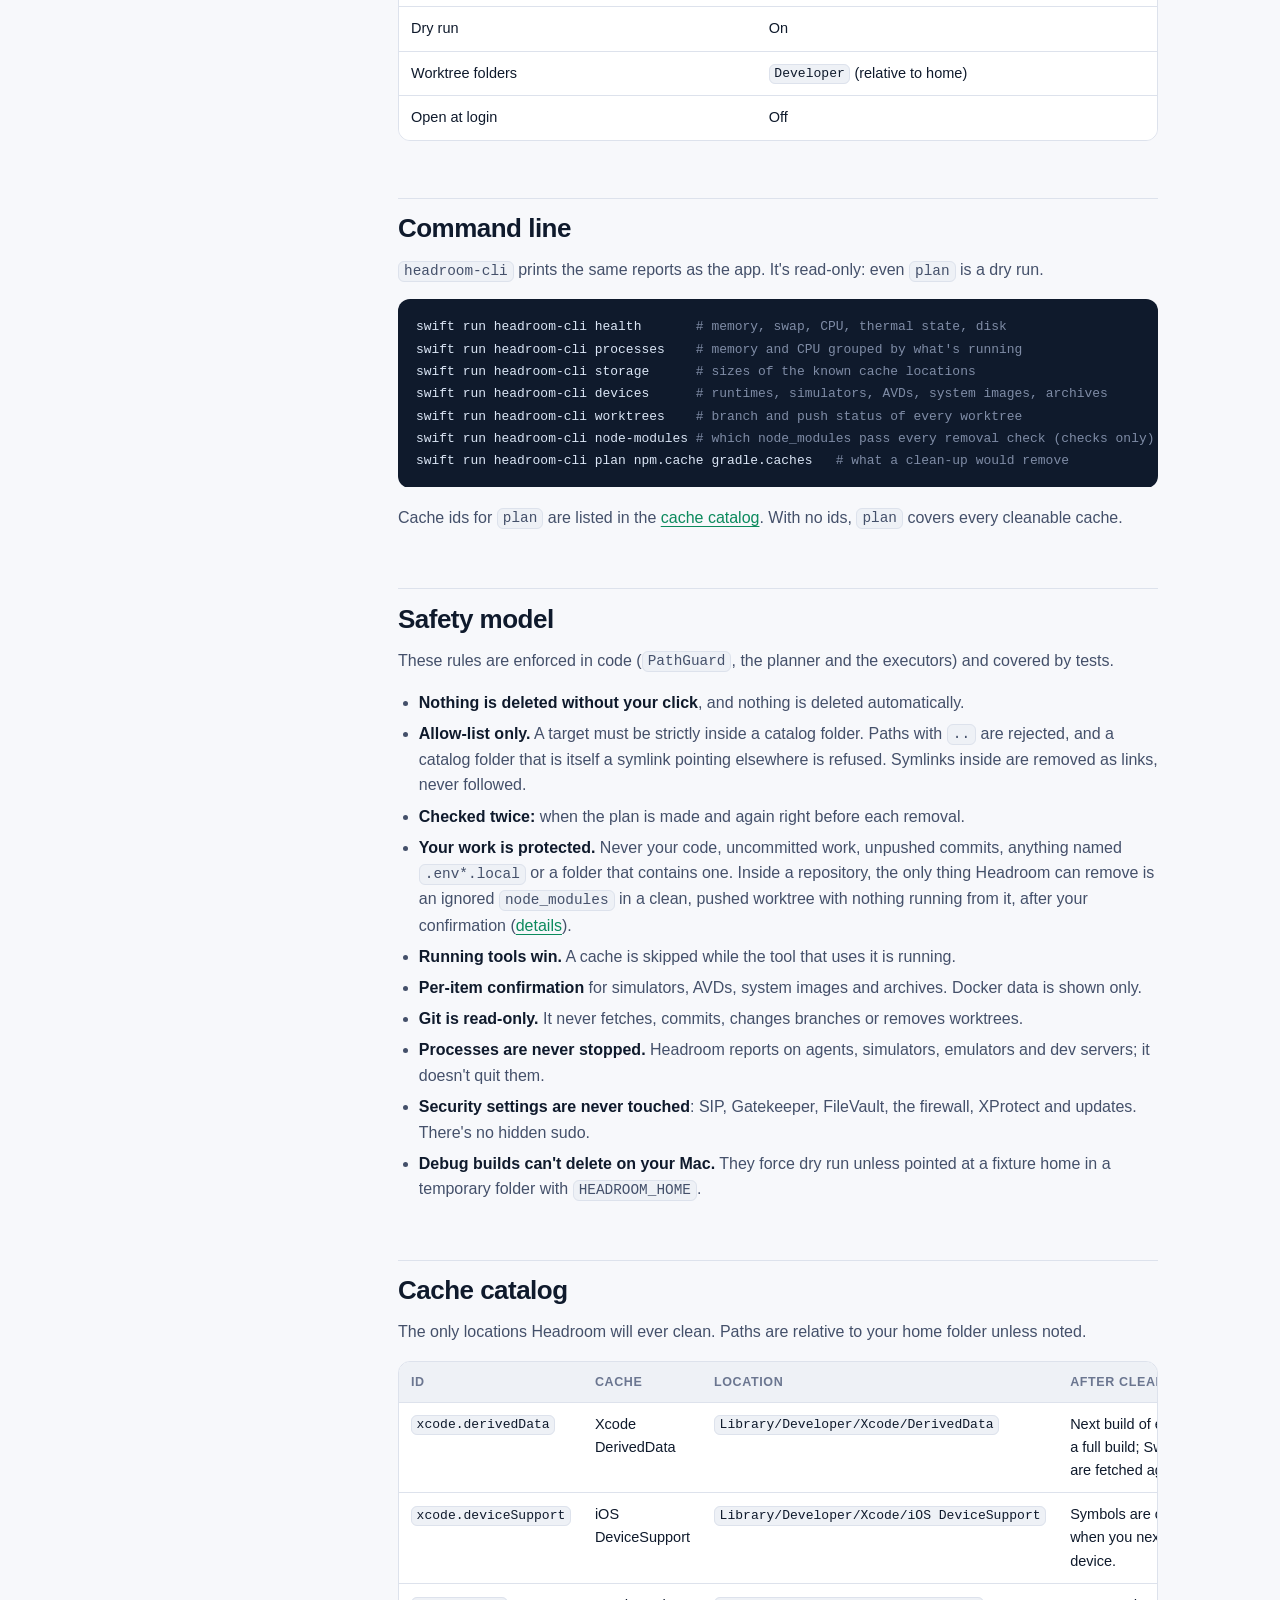
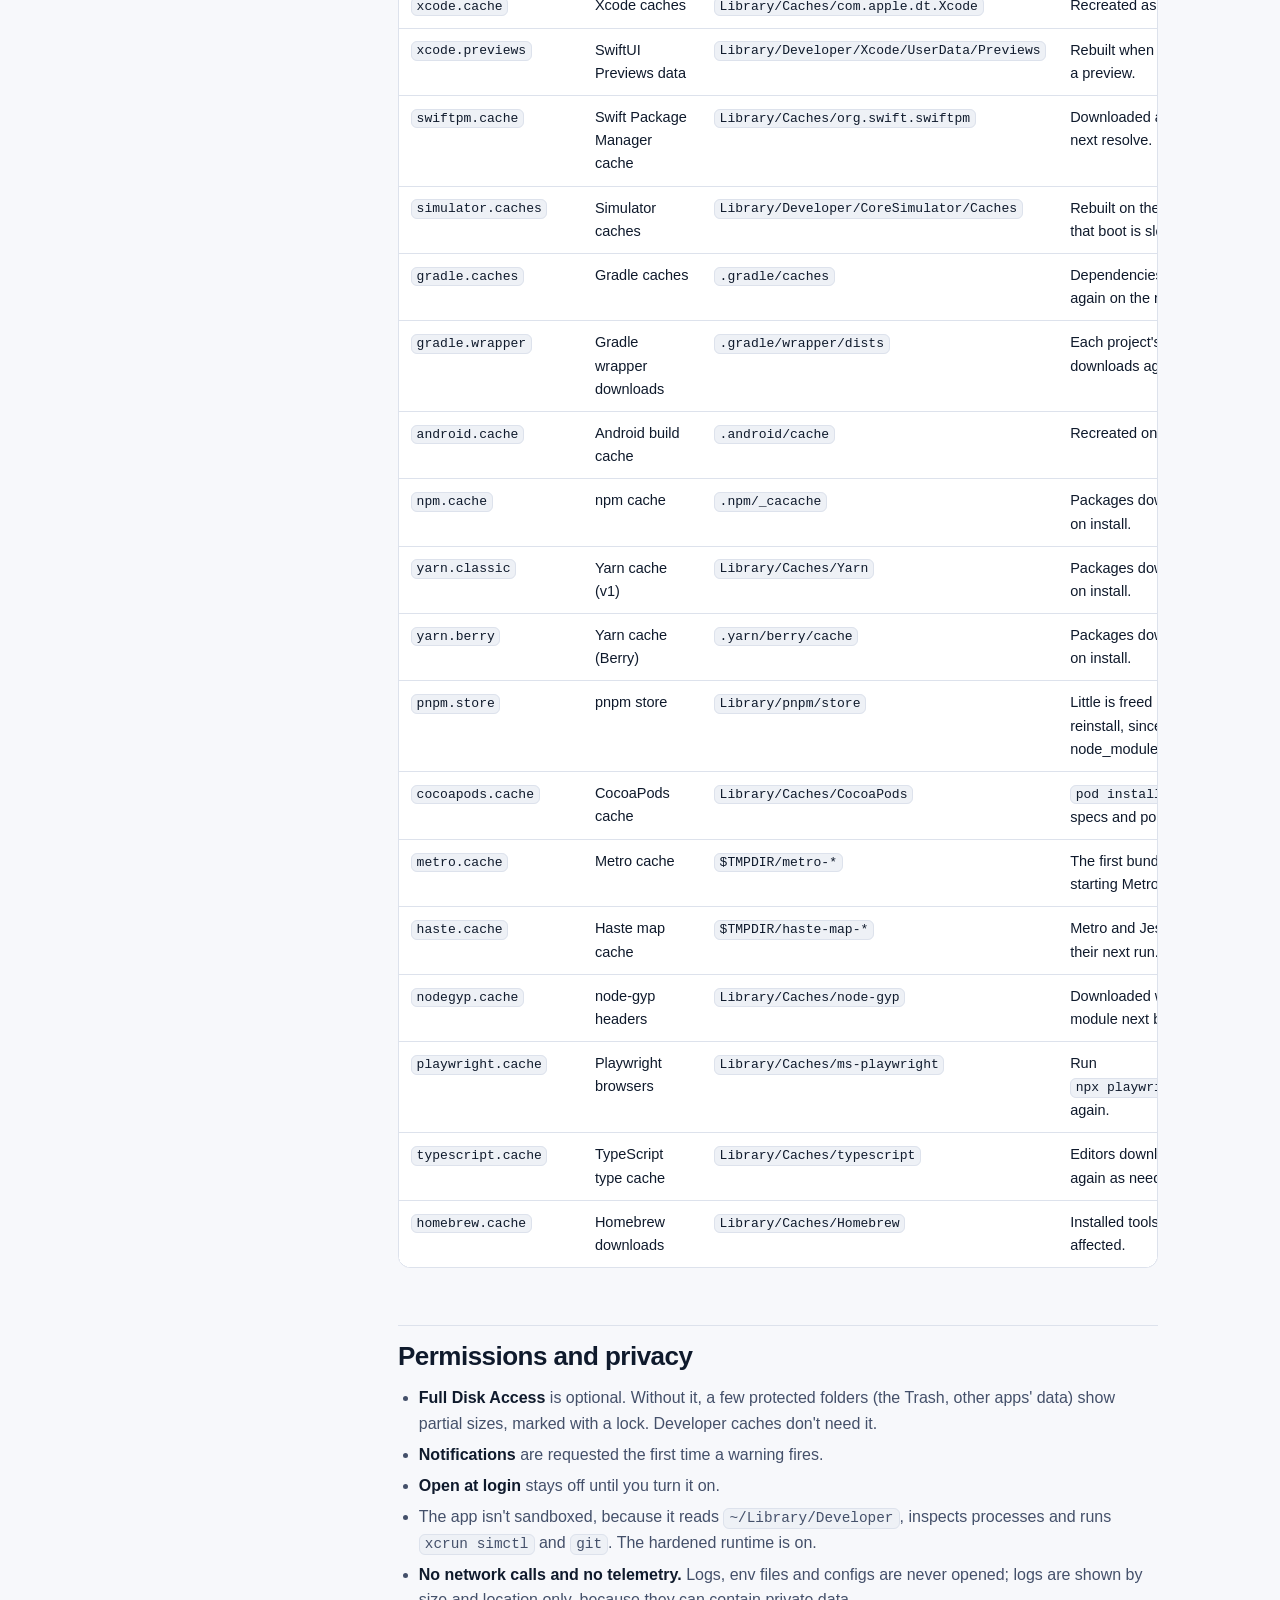
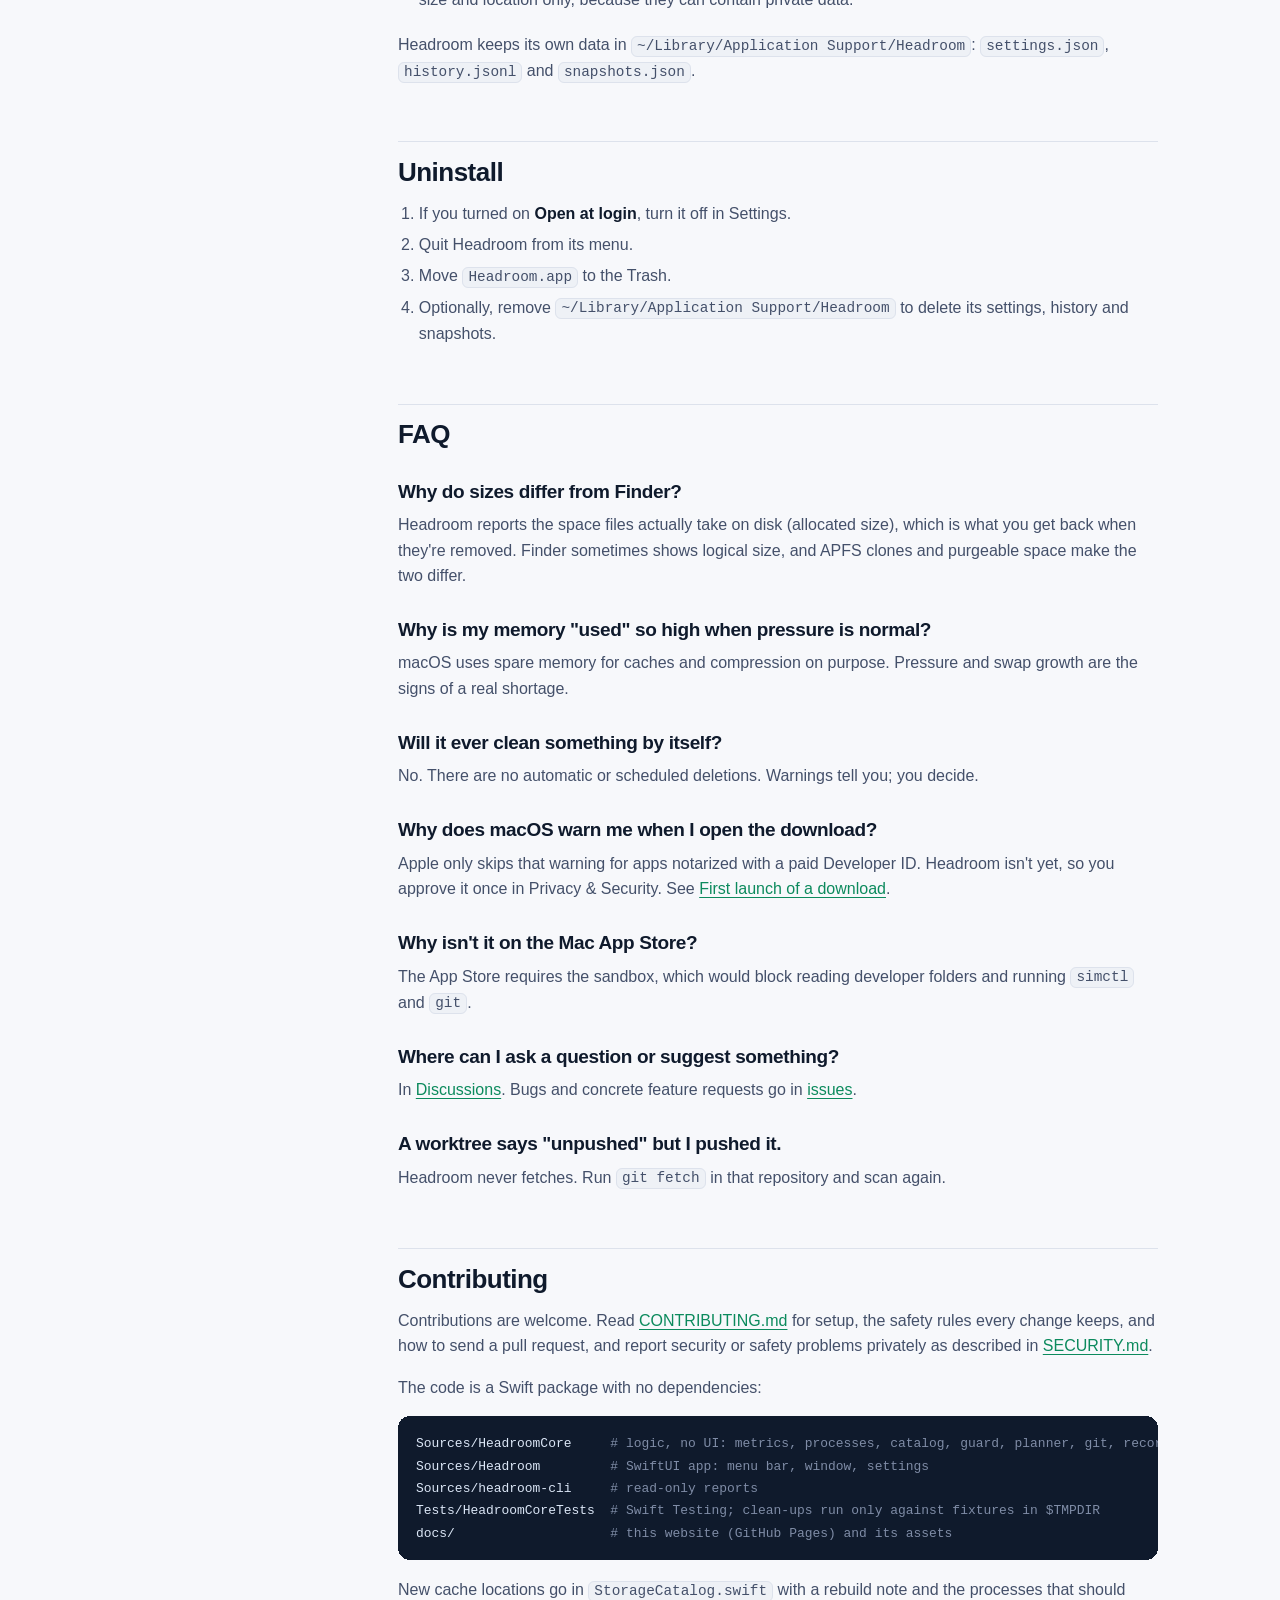
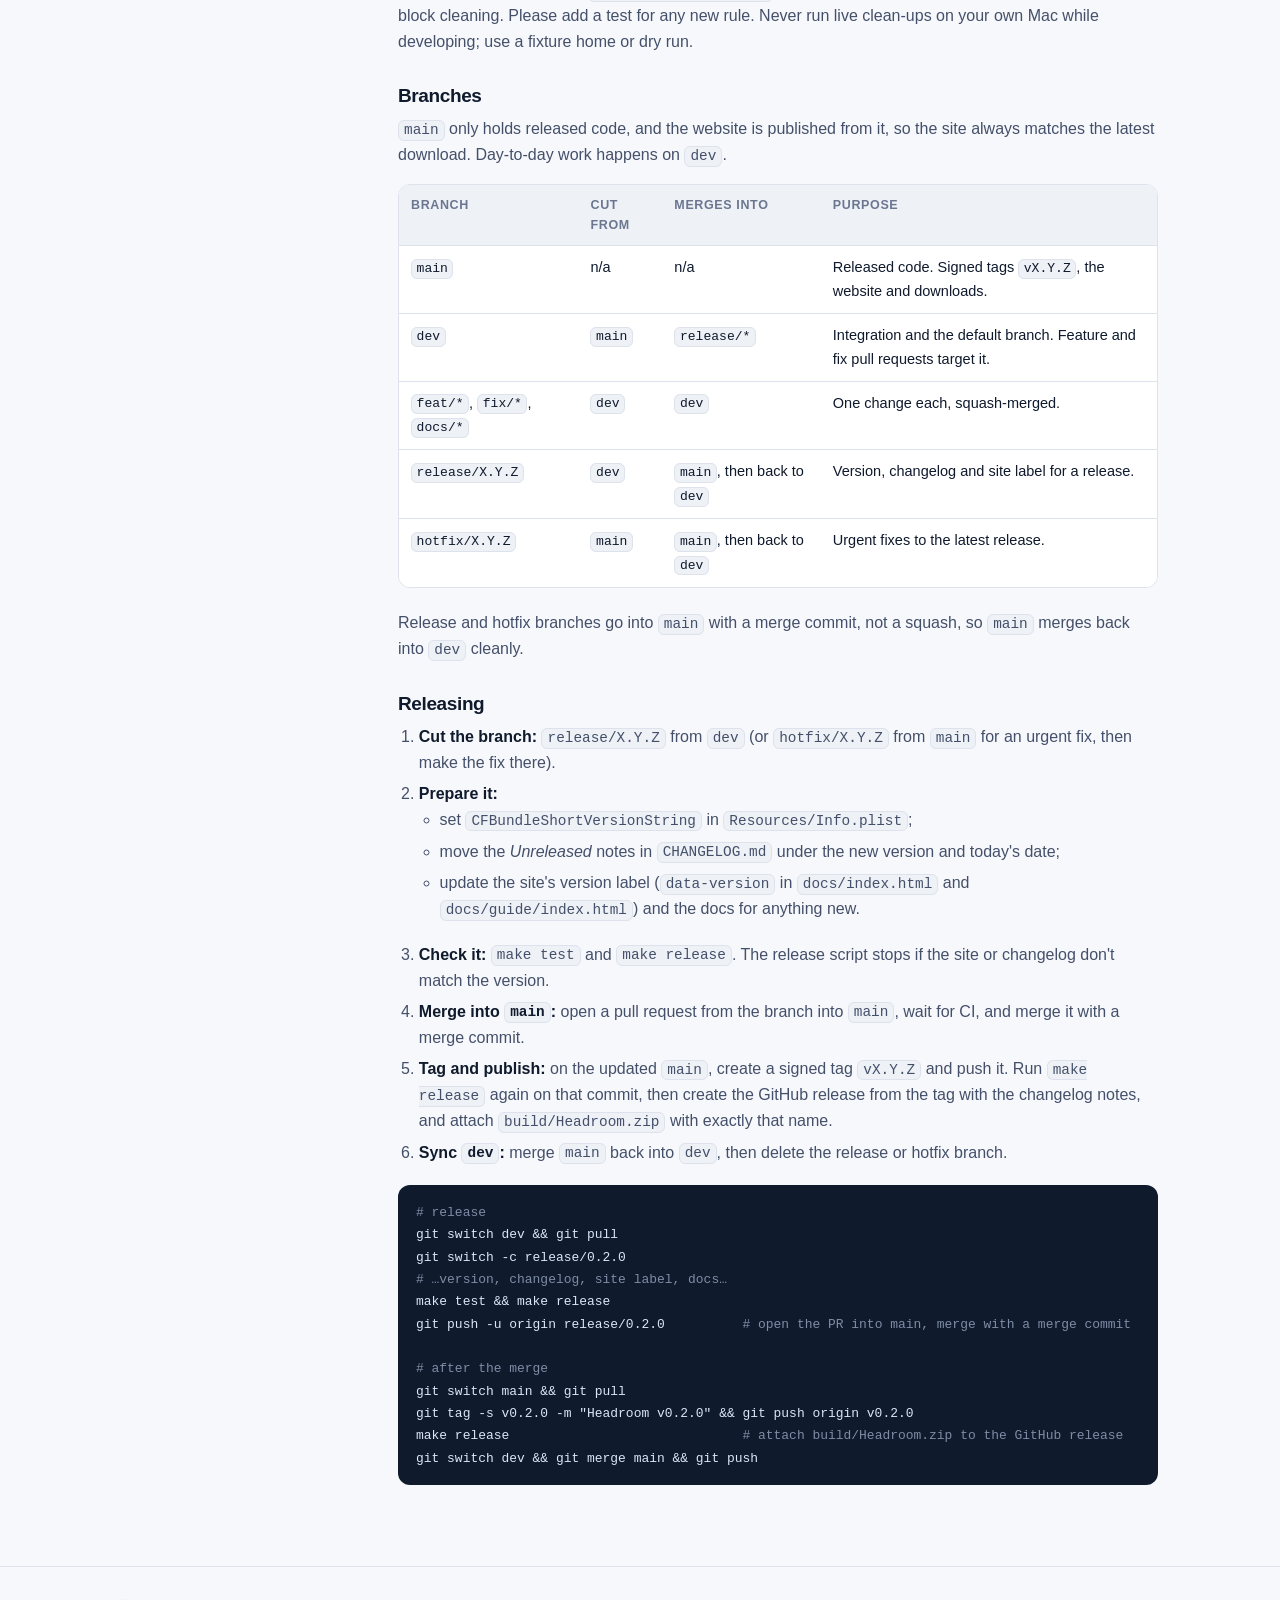
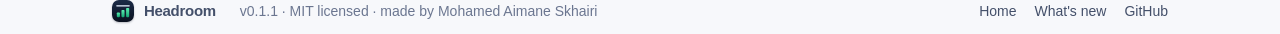
==== commit 35382277: "Remove node_modules from clean, pushed worktrees - NodeModulesCleanup: the one exception to "never i" ====
--- a/docs/guide/index.html
+++ b/docs/guide/index.html
@@ -183,7 +183,18 @@
         <li>commits not on any remote branch,</li>
         <li><code>node_modules</code> and Nx cache size, filled in after the git pass.</li>
       </ul>
-      <p>Git runs with <code>--no-optional-locks</code> and never fetches, commits or changes branches, so push status is as of your last fetch. The page is read-only: it shows the facts and you decide what to do with old worktrees.</p>
+      <p>Git runs with <code>--no-optional-locks</code> and never fetches, commits or changes branches, so push status is as of your last fetch.</p>
+      <h3 id="remove-node-modules">Removing node_modules</h3>
+      <p><code>node_modules</code> folders are often the biggest thing on a JavaScript developer's disk, and the package manager can rebuild them. Headroom can remove one worktree's <code>node_modules</code> at a time: click <strong>Remove…</strong> on its row, or right-click it. The button appears only when the last scan says it's safe; otherwise the row says <strong>Keep</strong>, with the reason on hover.</p>
+      <p>Right before removing, Headroom checks everything again on the live state:</p>
+      <ul>
+        <li>the worktree has no uncommitted changes (including new, untracked files) and no unpushed commits;</li>
+        <li>git ignores <code>node_modules</code> and tracks no files inside it;</li>
+        <li><code>node_modules</code> is a real folder, not a symlink, and holds no <code>.env*.local</code> file;</li>
+        <li>no running process has its working folder in the worktree or runs a program from its <code>node_modules</code> (stop Metro, Next.js, tests or agent sessions there first);</li>
+        <li>the worktree is inside your home folder.</li>
+      </ul>
+      <p>Only <code>&lt;worktree&gt;/node_modules</code> is removed: never your code, <code>.git</code>, other folders or the worktree itself. To bring it back, run the install command Headroom shows (<code>yarn install</code>, <code>pnpm install</code>, <code>bun install</code> or <code>npm install</code>, based on the lockfile). Every removal is recorded in History, and dry run applies.</p>
 
       <h2 id="snapshots">Workload snapshots</h2>
       <p>Name a workload (for example "1 sim + 1 emu + Metro + Next + 2 agents"), click <strong>Start recording</strong>, work as usual, then <strong>Stop and save</strong>. Headroom keeps the peaks: memory used, worst memory pressure, swap growth, CPU, thermal state, and how many devices and agent sessions were running. Over time this tells you what your Mac can carry before it starts swapping.</p>
@@ -216,6 +227,7 @@
 swift run headroom-cli storage      <span class="c"># sizes of the known cache locations</span>
 swift run headroom-cli devices      <span class="c"># runtimes, simulators, AVDs, system images, archives</span>
 swift run headroom-cli worktrees    <span class="c"># branch and push status of every worktree</span>
+swift run headroom-cli node-modules <span class="c"># which node_modules pass every removal check (checks only)</span>
 swift run headroom-cli plan npm.cache gradle.caches   <span class="c"># what a clean-up would remove</span></code></pre>
       <p>Cache ids for <code>plan</code> are listed in the <a href="#caches">cache catalog</a>. With no ids, <code>plan</code> covers every cleanable cache.</p>
 
@@ -225,10 +237,10 @@
         <li><strong>Nothing is deleted without your click</strong>, and nothing is deleted automatically.</li>
         <li><strong>Allow-list only.</strong> A target must be strictly inside a catalog folder. Paths with <code>..</code> are rejected, and a catalog folder that is itself a symlink pointing elsewhere is refused. Symlinks inside are removed as links, never followed.</li>
         <li><strong>Checked twice:</strong> when the plan is made and again right before each removal.</li>
-        <li><strong>Your work is protected.</strong> Nothing inside a git working tree, nothing named <code>.env*.local</code>, and no folder that contains one.</li>
+        <li><strong>Your work is protected.</strong> Never your code, uncommitted work, unpushed commits, anything named <code>.env*.local</code> or a folder that contains one. Inside a repository, the only thing Headroom can remove is an ignored <code>node_modules</code> in a clean, pushed worktree with nothing running from it, after your confirmation (<a href="#remove-node-modules">details</a>).</li>
         <li><strong>Running tools win.</strong> A cache is skipped while the tool that uses it is running.</li>
         <li><strong>Per-item confirmation</strong> for simulators, AVDs, system images and archives. Docker data is shown only.</li>
-        <li><strong>Repositories are read-only.</strong></li>
+        <li><strong>Git is read-only.</strong> It never fetches, commits, changes branches or removes worktrees.</li>
         <li><strong>Processes are never stopped.</strong> Headroom reports on agents, simulators, emulators and dev servers; it doesn't quit them.</li>
         <li><strong>Security settings are never touched</strong>: SIP, Gatekeeper, FileVault, the firewall, XProtect and updates. There's no hidden sudo.</li>
         <li><strong>Debug builds can't delete on your Mac.</strong> They force dry run unless pointed at a fixture home in a temporary folder with <code>HEADROOM_HOME</code>.</li>
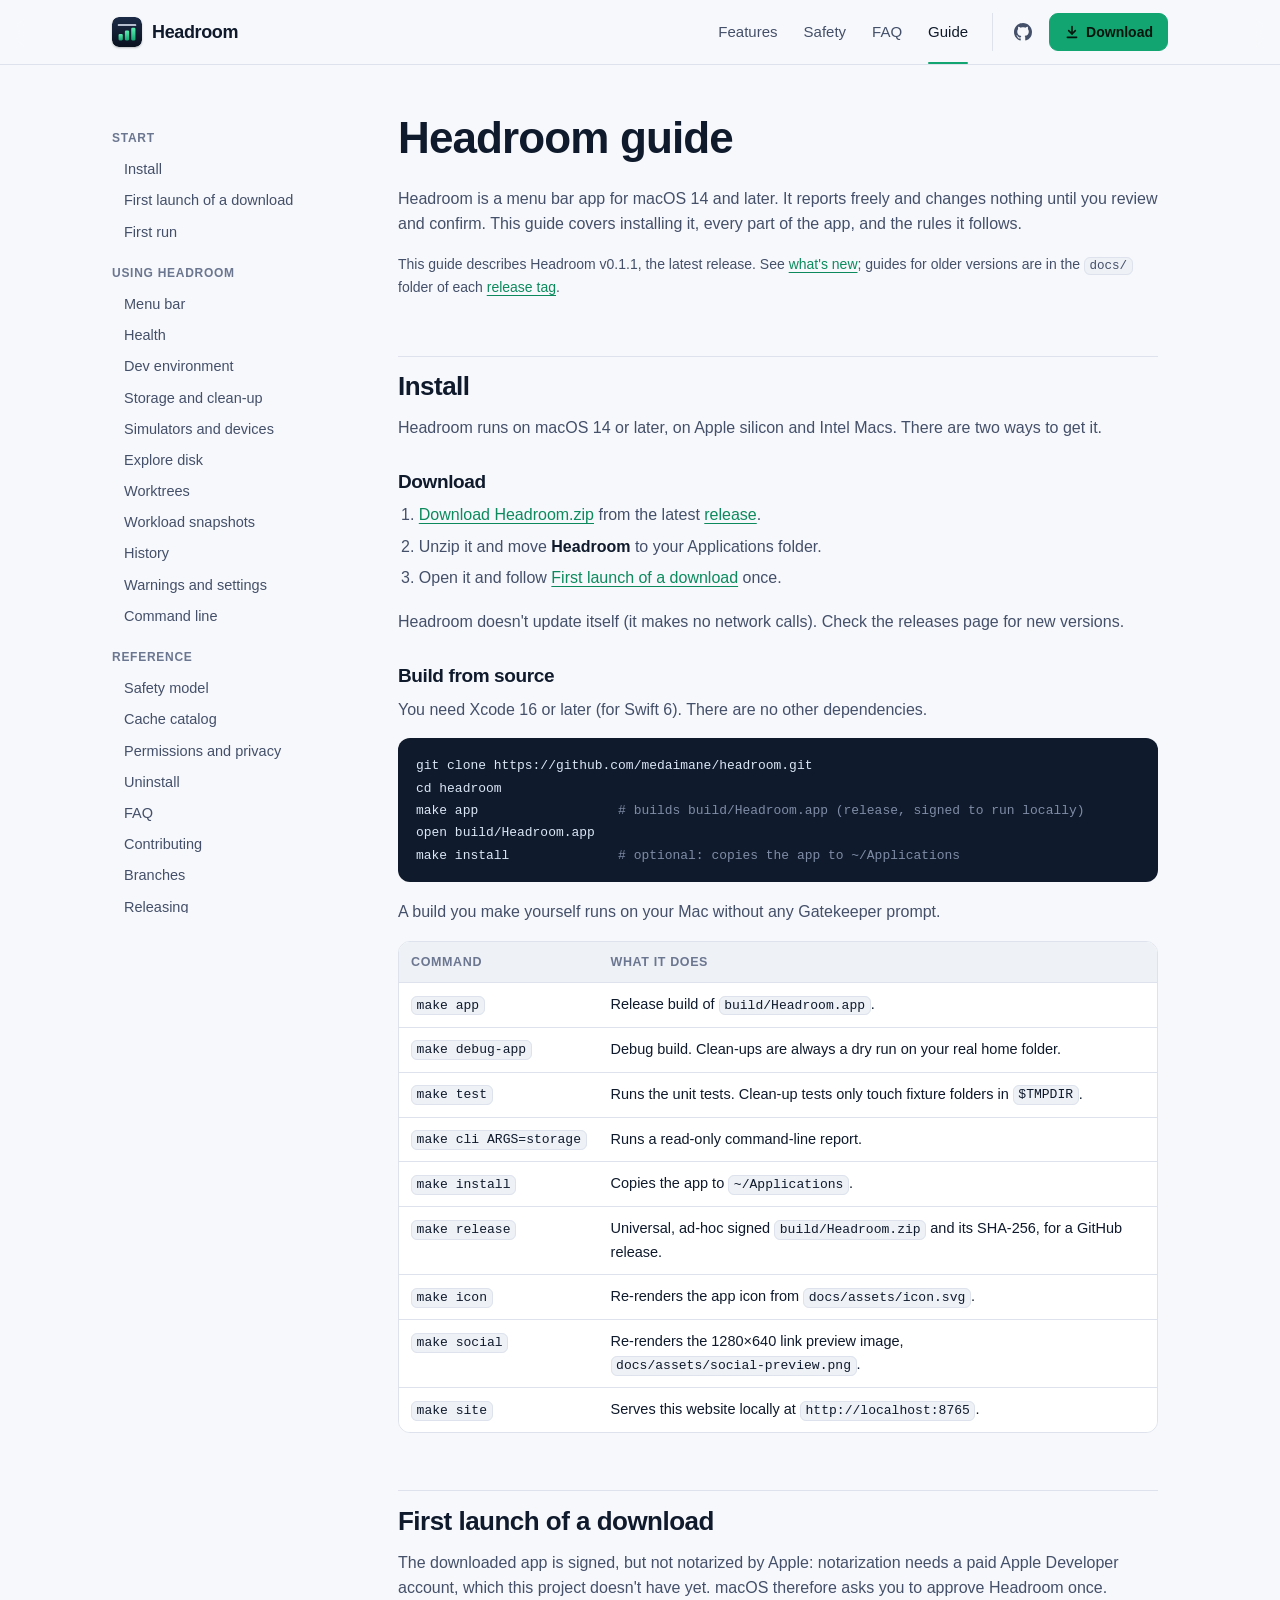
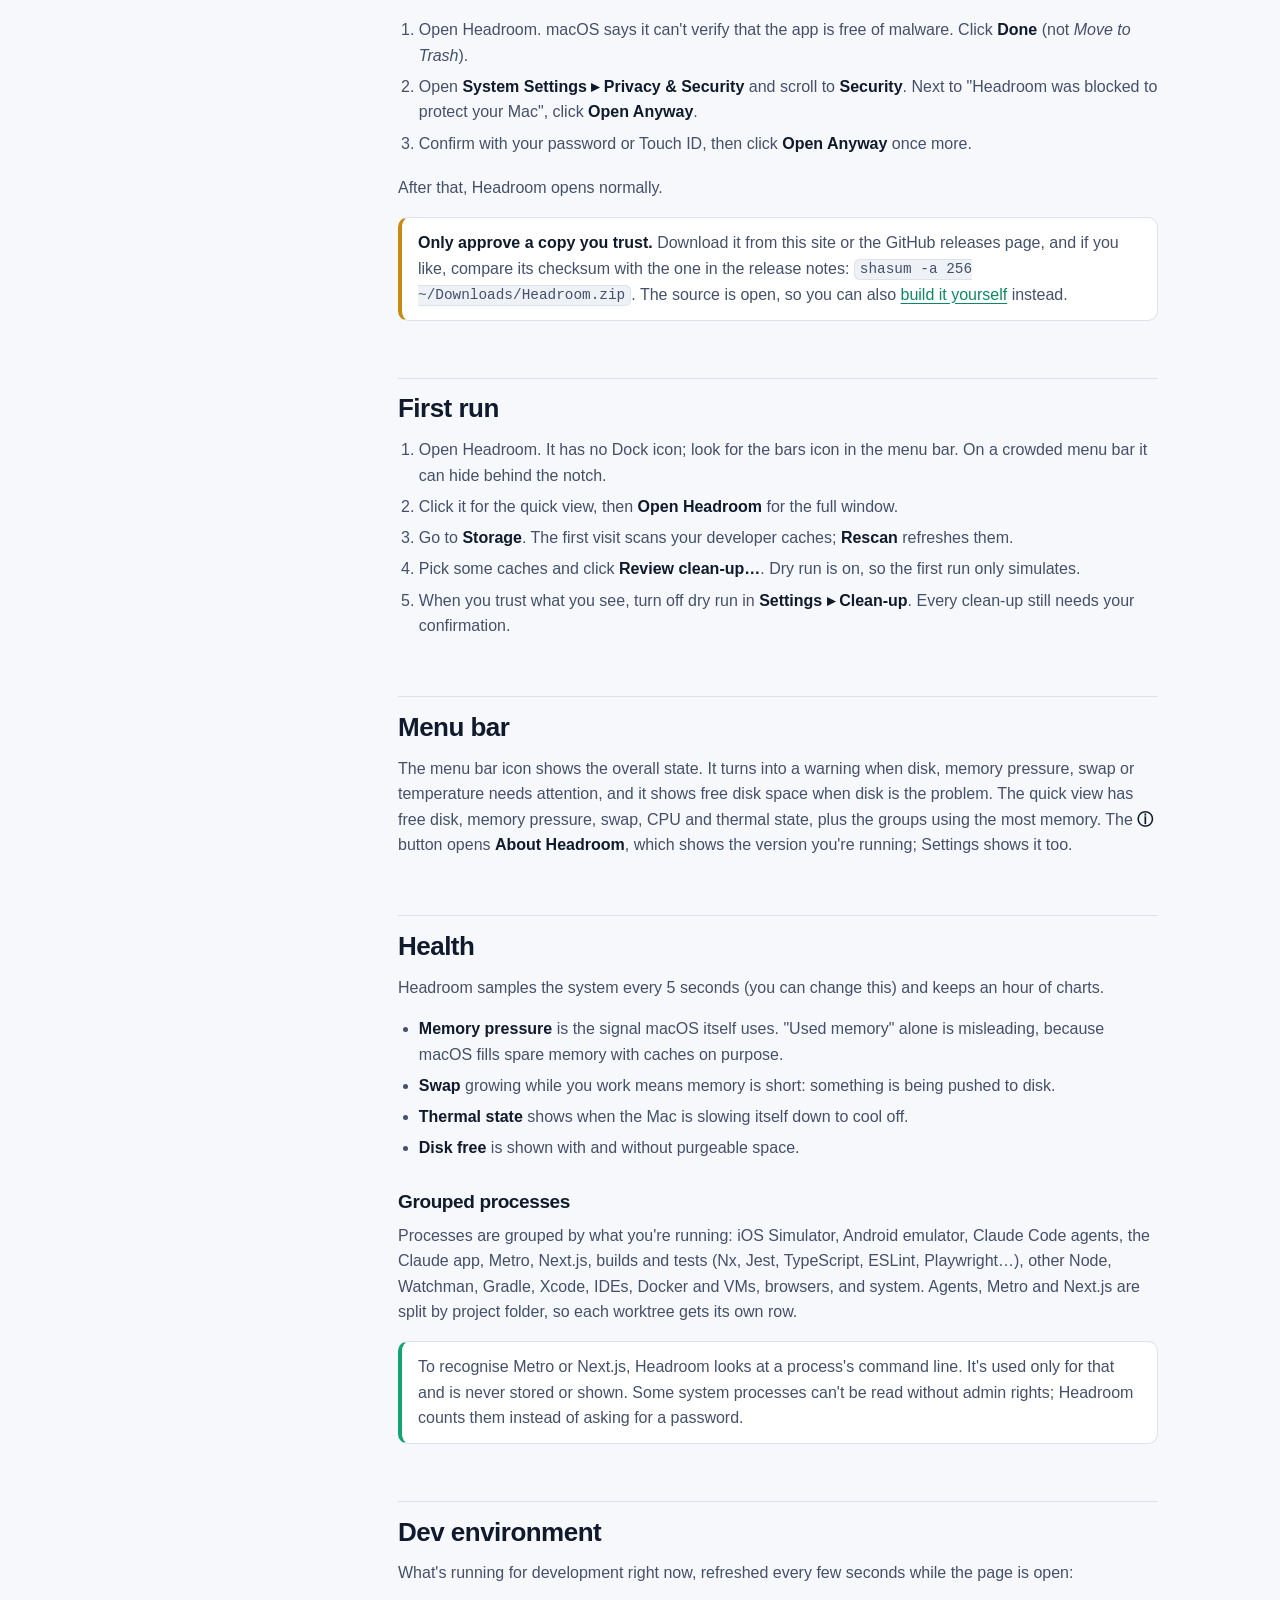
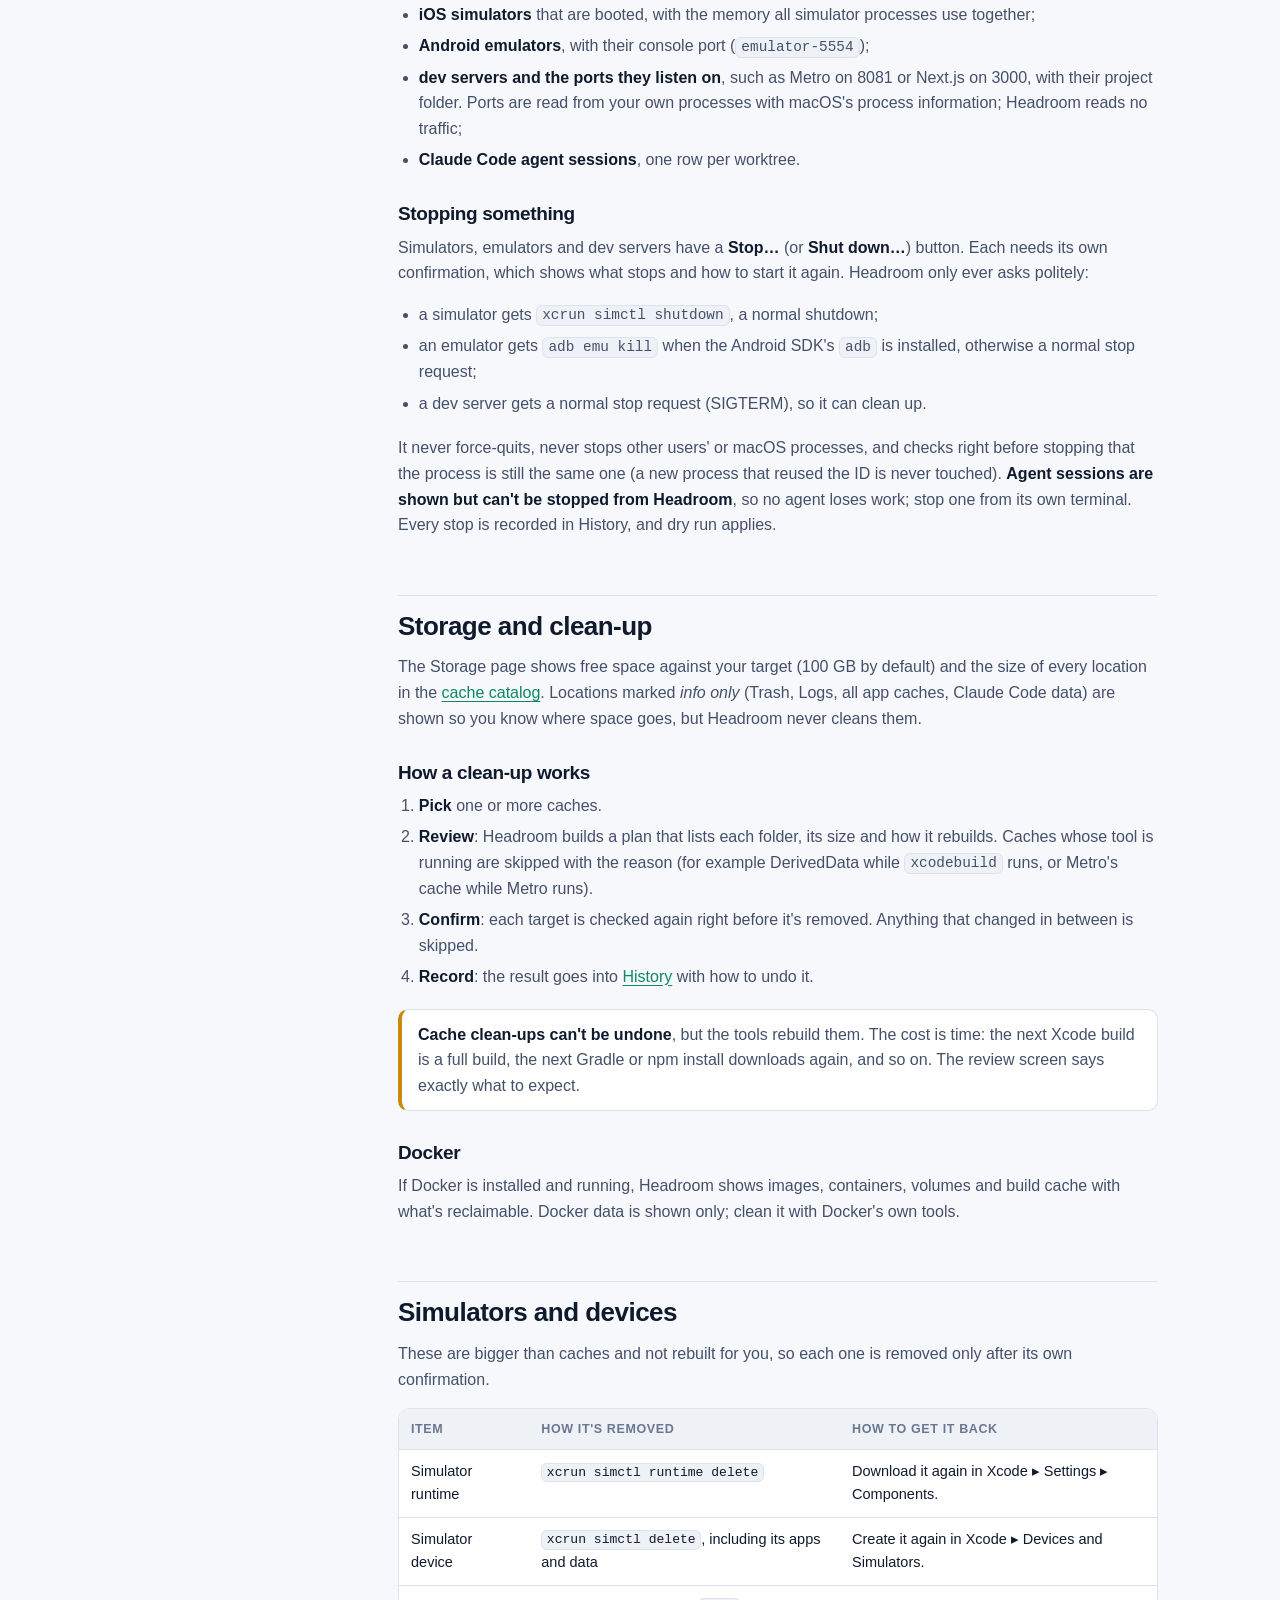
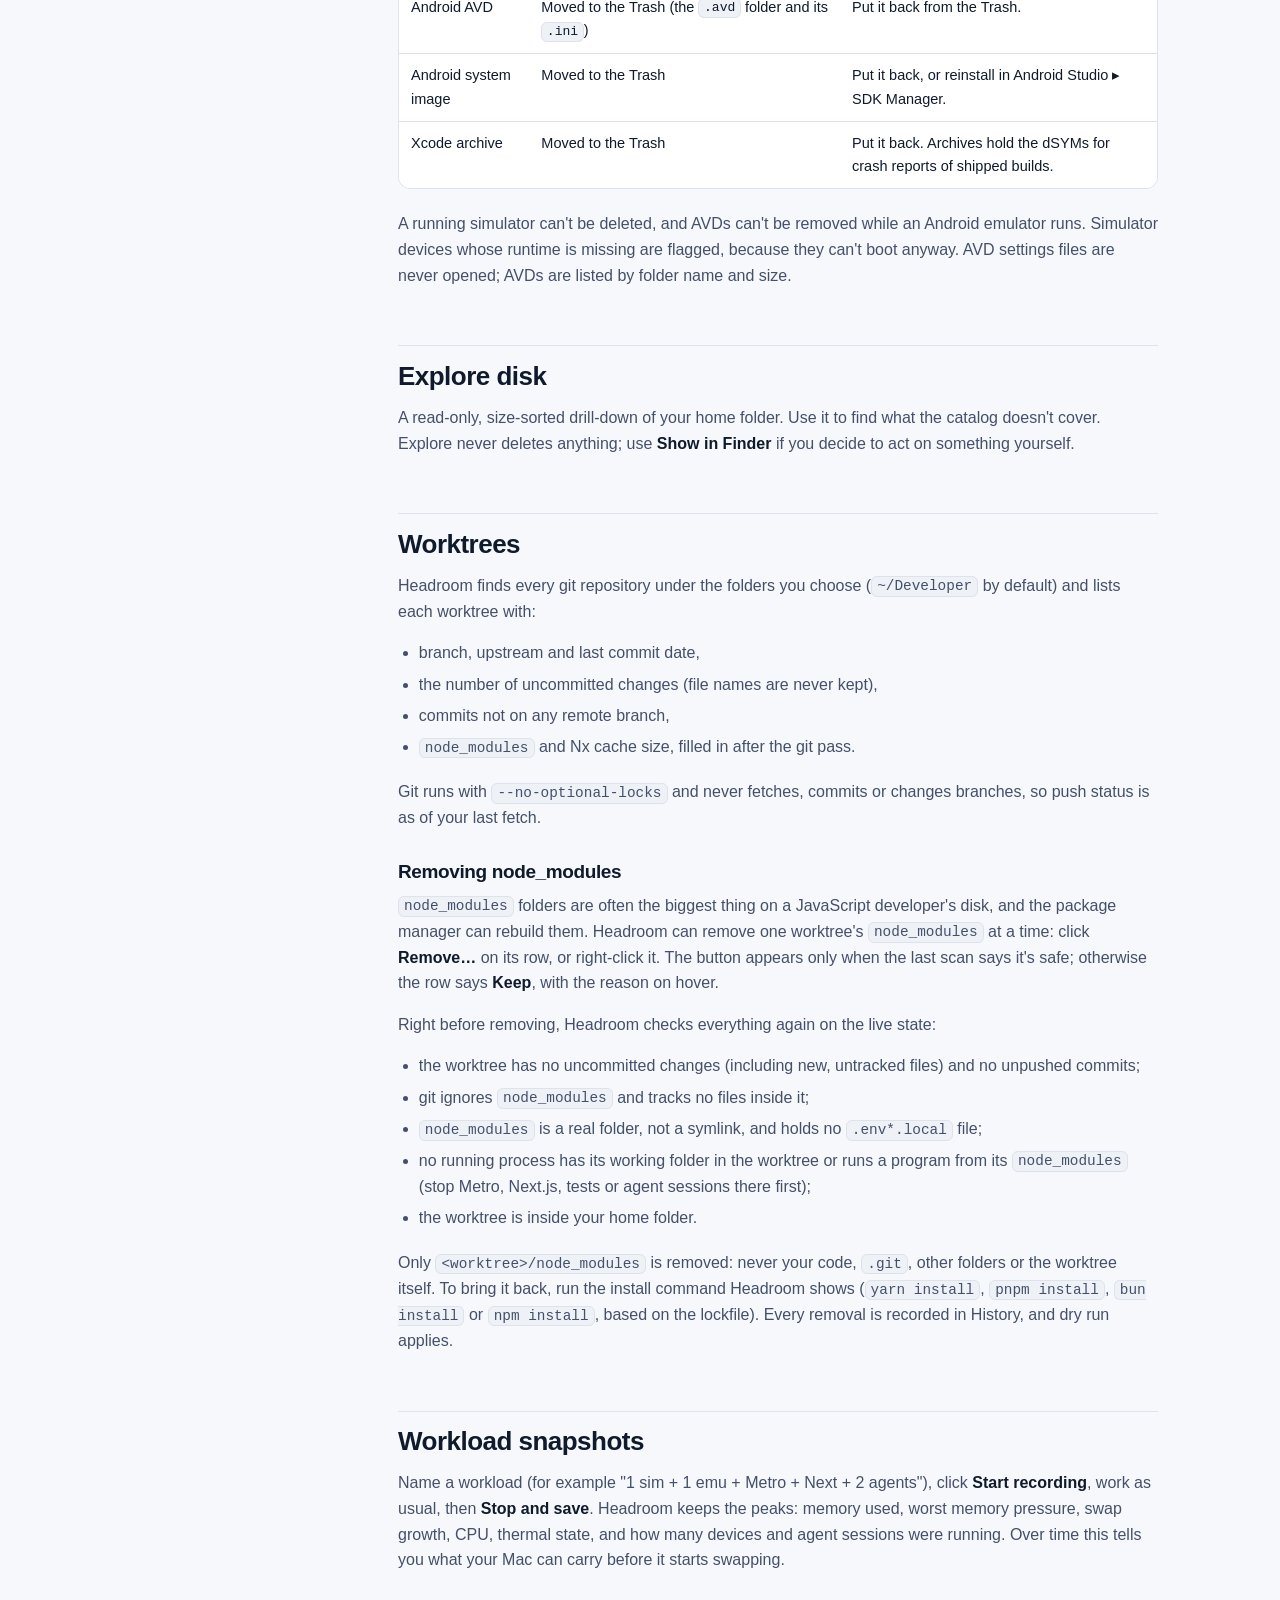
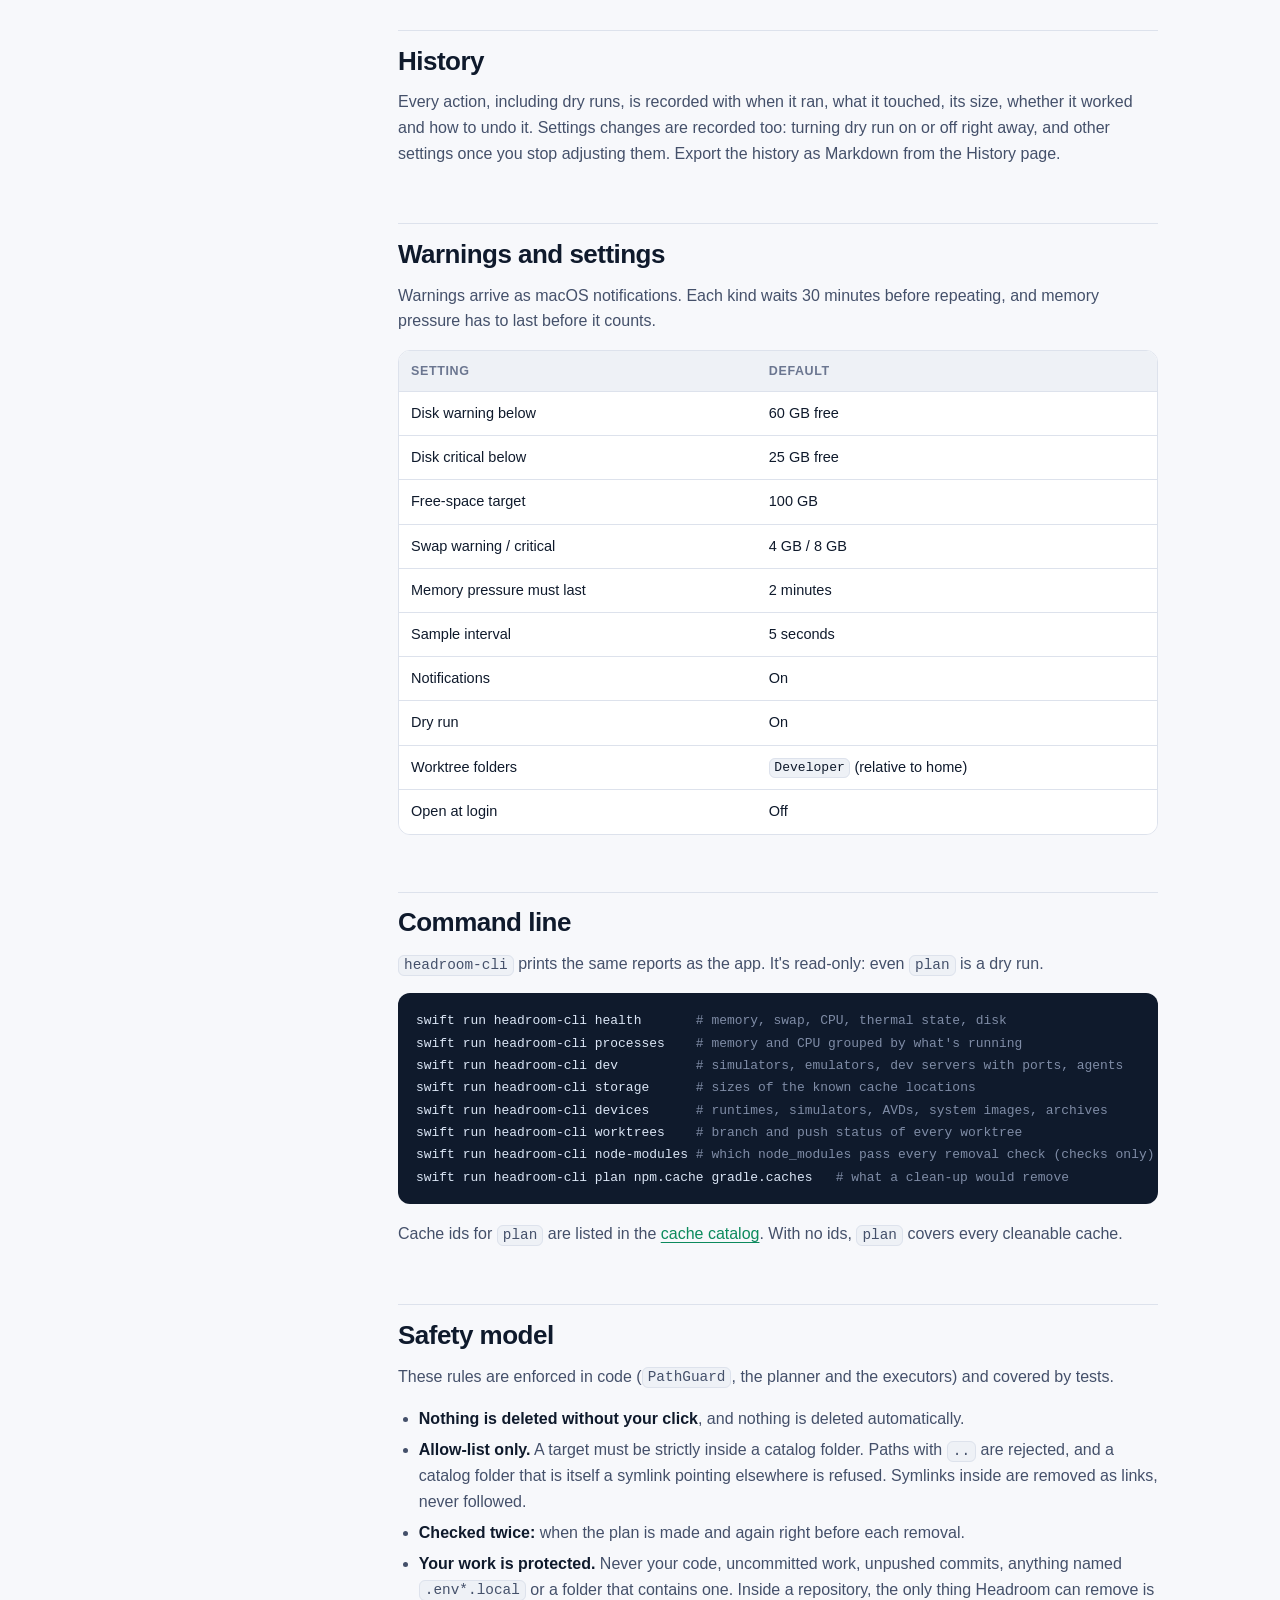
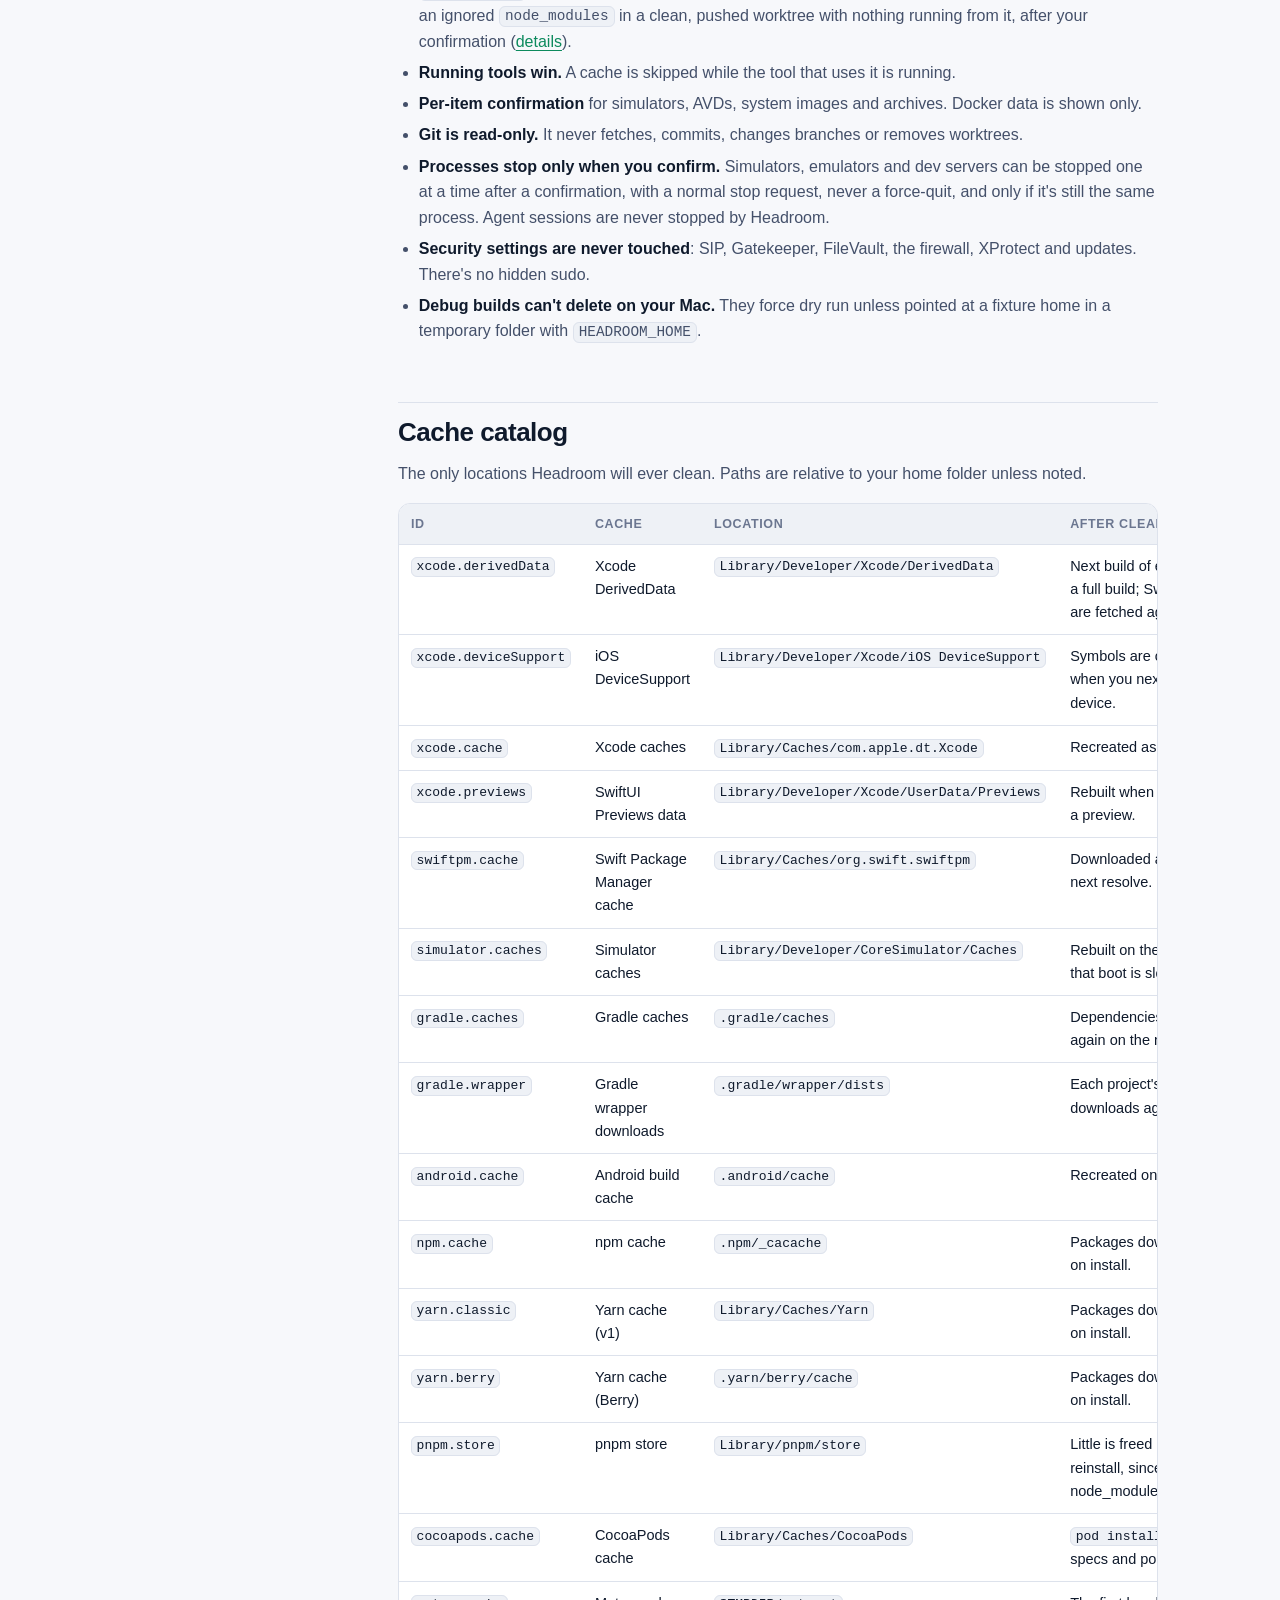
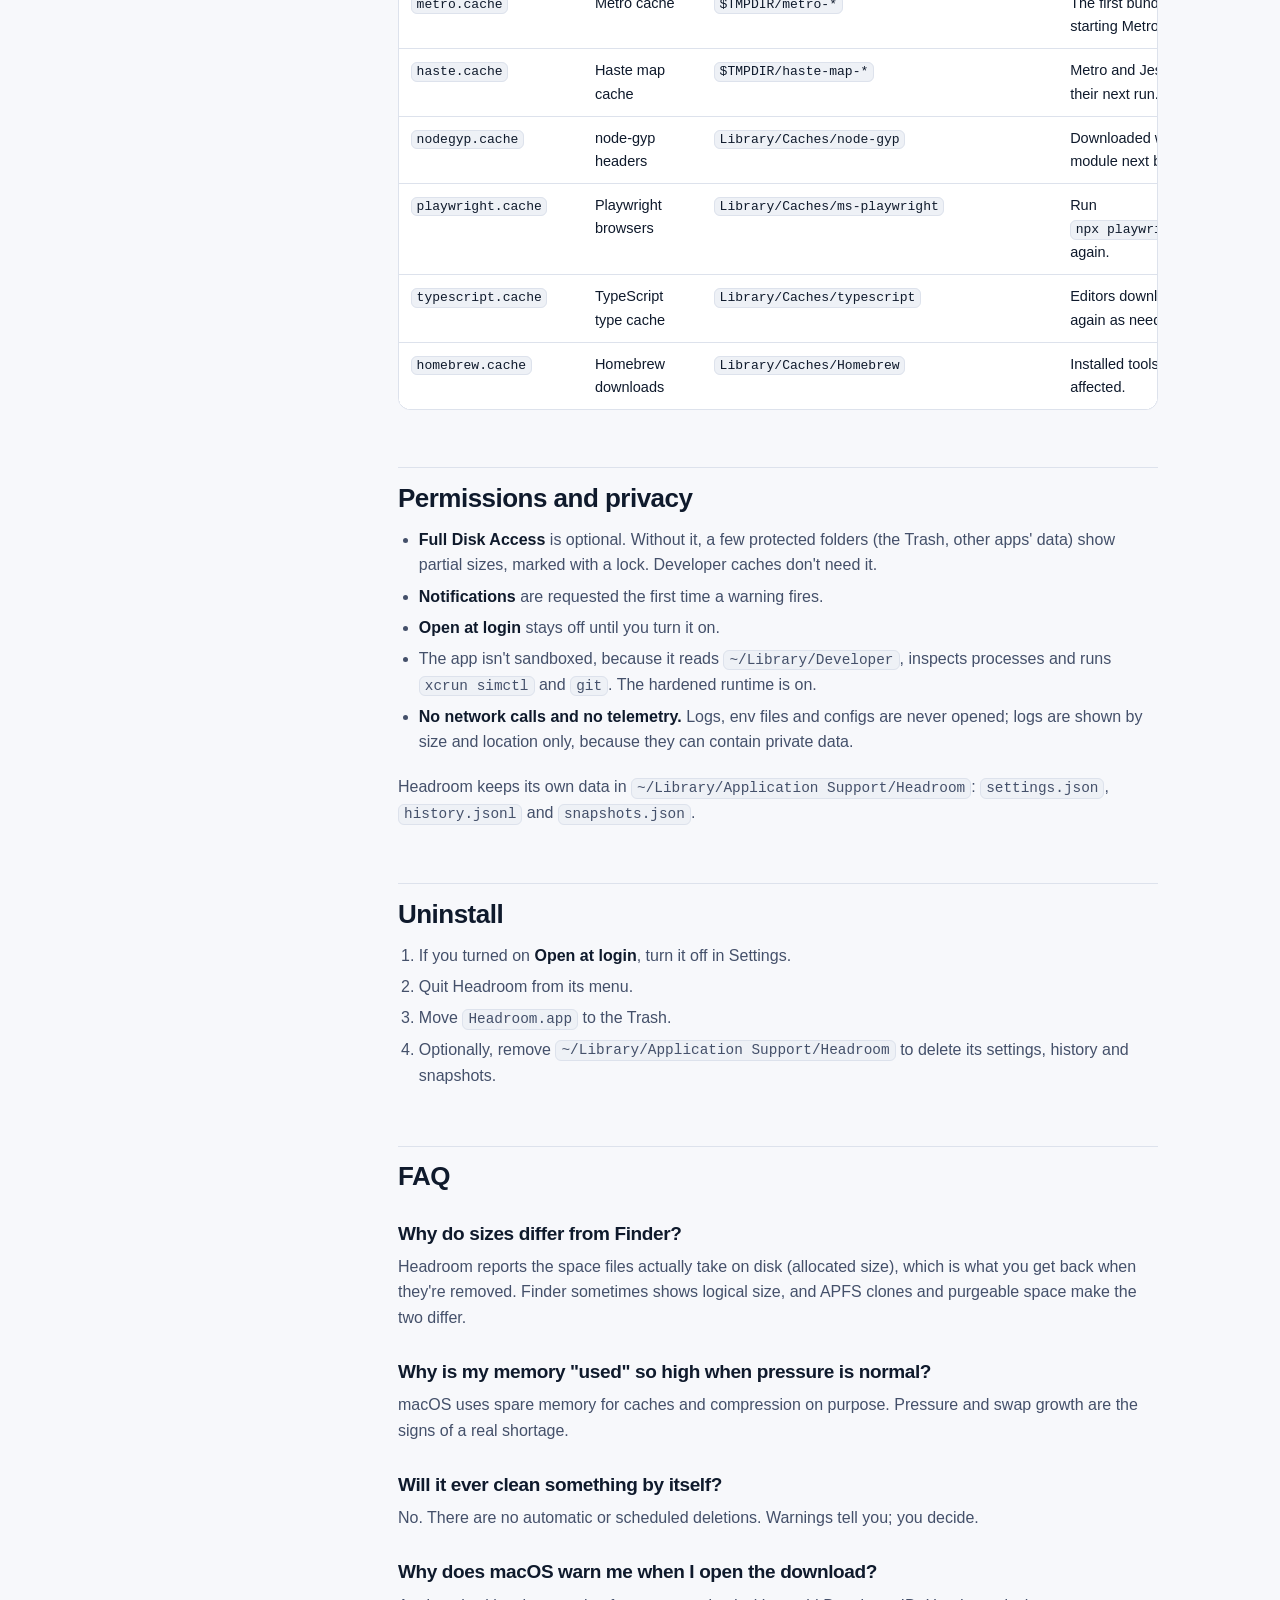
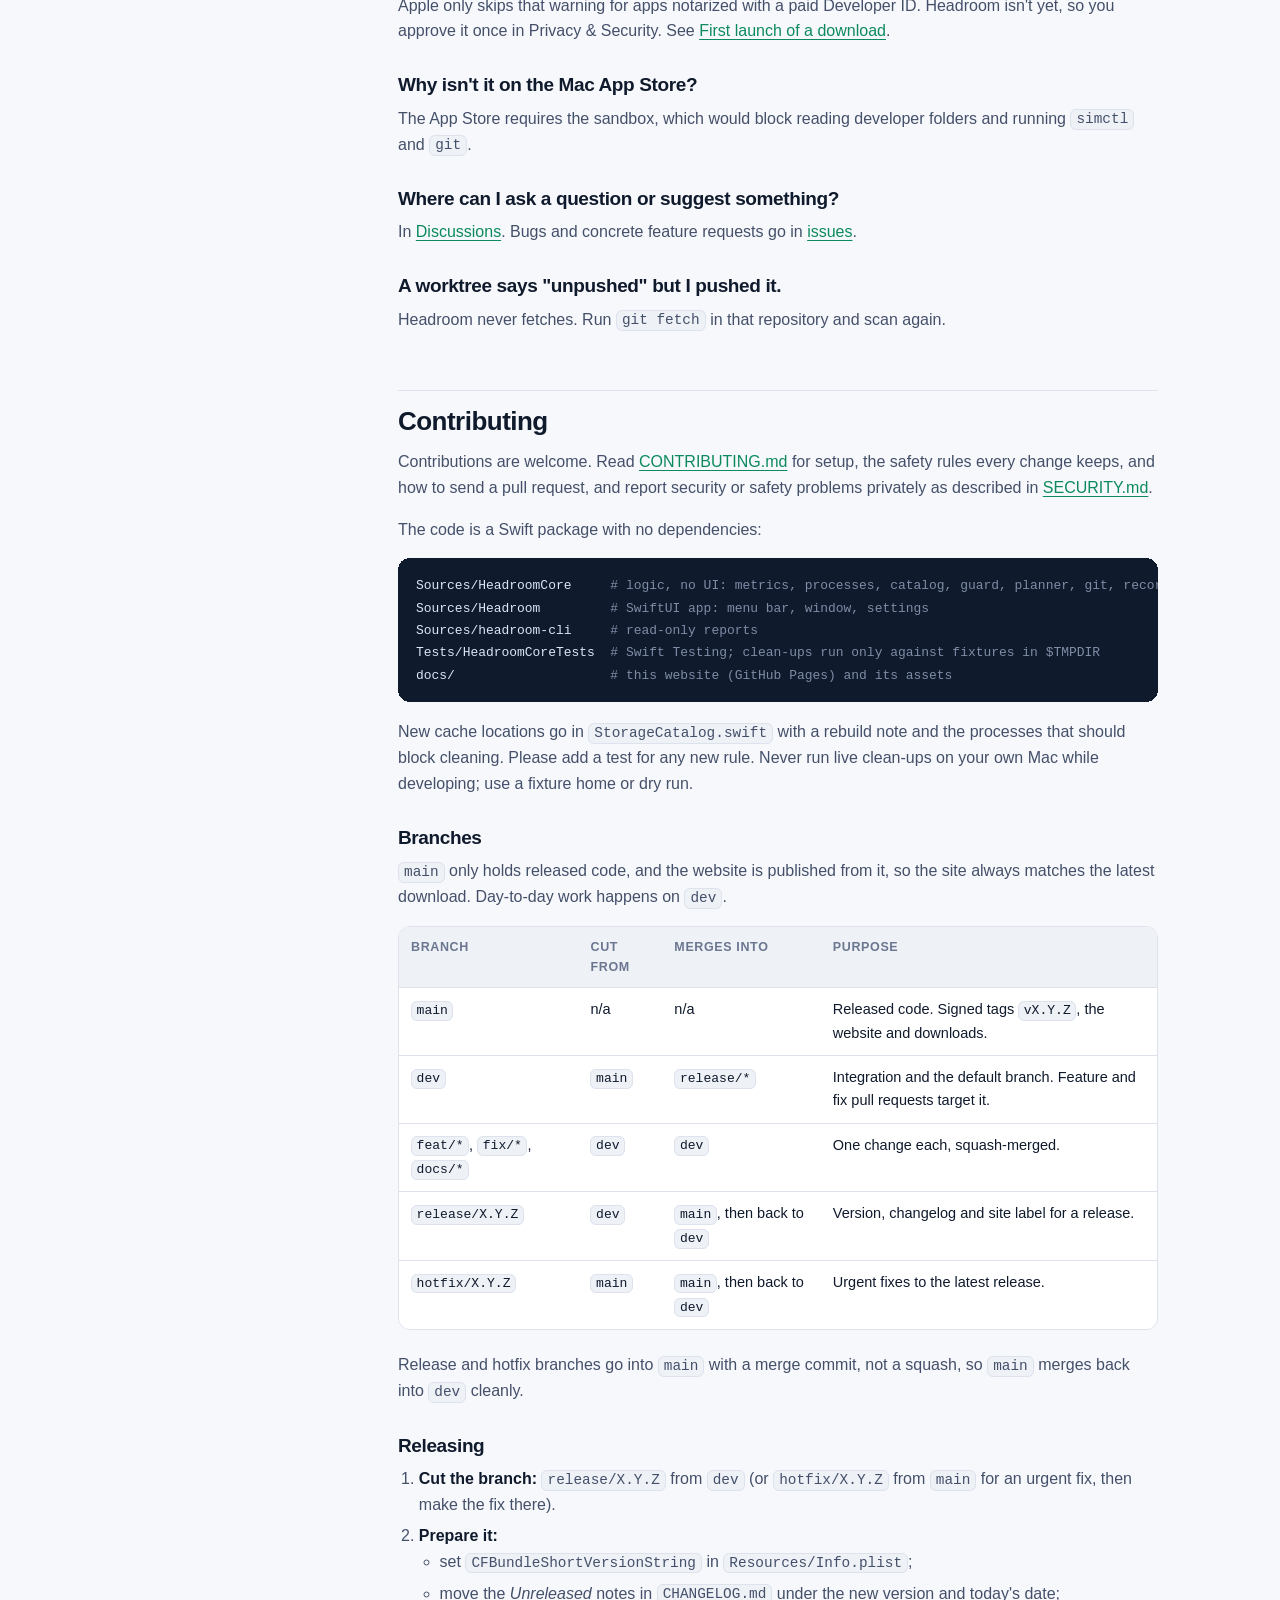
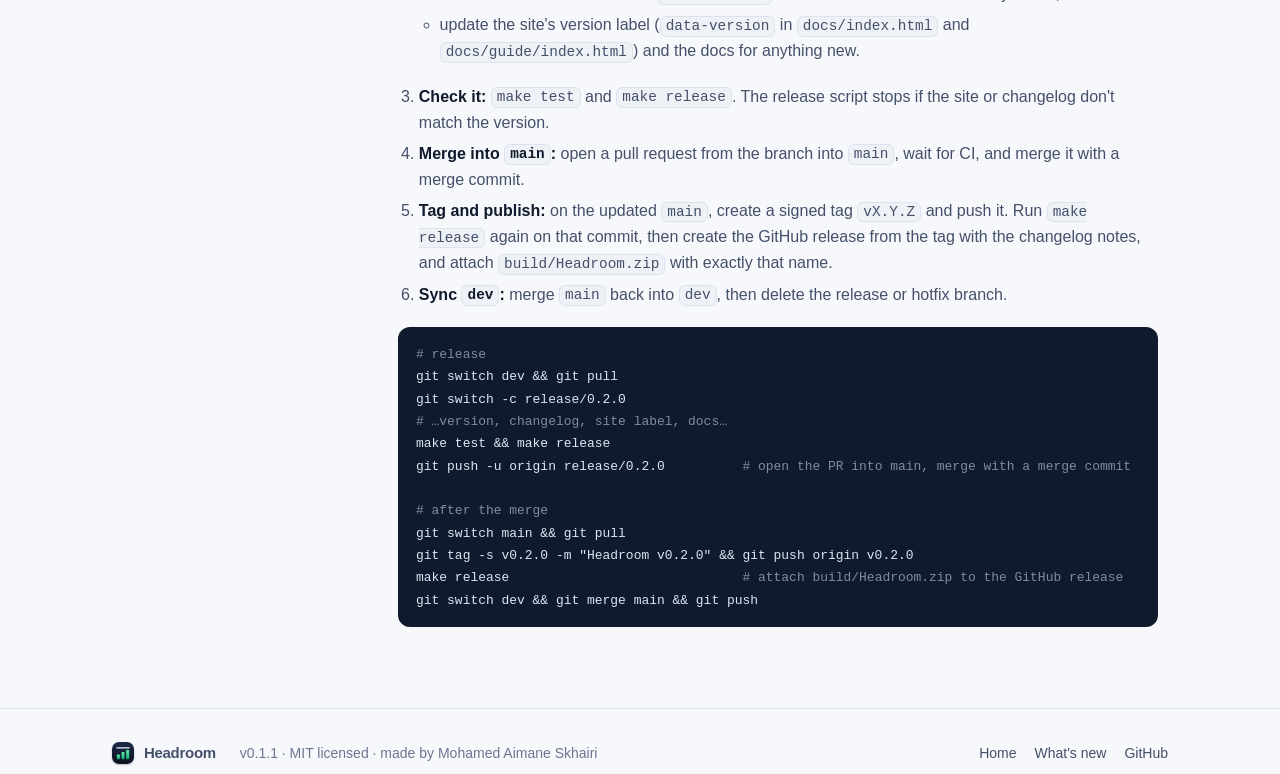
==== commit 71fa7030: "Add the Dev environment page with confirmed stops - Booted simulators, running emulators, dev server" ====
--- a/docs/guide/index.html
+++ b/docs/guide/index.html
@@ -51,6 +51,7 @@
         <ul>
           <li><a href="#menu-bar">Menu bar</a></li>
           <li><a href="#health">Health</a></li>
+          <li><a href="#dev-environment">Dev environment</a></li>
           <li><a href="#storage">Storage and clean-up</a></li>
           <li><a href="#devices">Simulators and devices</a></li>
           <li><a href="#explore">Explore disk</a></li>
@@ -145,6 +146,23 @@
       <p>Processes are grouped by what you're running: iOS Simulator, Android emulator, Claude Code agents, the Claude app, Metro, Next.js, builds and tests (Nx, Jest, TypeScript, ESLint, Playwright…), other Node, Watchman, Gradle, Xcode, IDEs, Docker and VMs, browsers, and system. Agents, Metro and Next.js are split by project folder, so each worktree gets its own row.</p>
       <div class="callout"><p>To recognise Metro or Next.js, Headroom looks at a process's command line. It's used only for that and is never stored or shown. Some system processes can't be read without admin rights; Headroom counts them instead of asking for a password.</p></div>
 
+      <h2 id="dev-environment">Dev environment</h2>
+      <p>What's running for development right now, refreshed every few seconds while the page is open:</p>
+      <ul>
+        <li><strong>iOS simulators</strong> that are booted, with the memory all simulator processes use together;</li>
+        <li><strong>Android emulators</strong>, with their console port (<code>emulator-5554</code>);</li>
+        <li><strong>dev servers and the ports they listen on</strong>, such as Metro on 8081 or Next.js on 3000, with their project folder. Ports are read from your own processes with macOS's process information; Headroom reads no traffic;</li>
+        <li><strong>Claude Code agent sessions</strong>, one row per worktree.</li>
+      </ul>
+      <h3>Stopping something</h3>
+      <p>Simulators, emulators and dev servers have a <strong>Stop…</strong> (or <strong>Shut down…</strong>) button. Each needs its own confirmation, which shows what stops and how to start it again. Headroom only ever asks politely:</p>
+      <ul>
+        <li>a simulator gets <code>xcrun simctl shutdown</code>, a normal shutdown;</li>
+        <li>an emulator gets <code>adb emu kill</code> when the Android SDK's <code>adb</code> is installed, otherwise a normal stop request;</li>
+        <li>a dev server gets a normal stop request (SIGTERM), so it can clean up.</li>
+      </ul>
+      <p>It never force-quits, never stops other users' or macOS processes, and checks right before stopping that the process is still the same one (a new process that reused the ID is never touched). <strong>Agent sessions are shown but can't be stopped from Headroom</strong>, so no agent loses work; stop one from its own terminal. Every stop is recorded in History, and dry run applies.</p>
+
       <h2 id="storage">Storage and clean-up</h2>
       <p>The Storage page shows free space against your target (100 GB by default) and the size of every location in the <a href="#caches">cache catalog</a>. Locations marked <em>info only</em> (Trash, Logs, all app caches, Claude Code data) are shown so you know where space goes, but Headroom never cleans them.</p>
       <h3>How a clean-up works</h3>
@@ -224,6 +242,7 @@
       <p><code>headroom-cli</code> prints the same reports as the app. It's read-only: even <code>plan</code> is a dry run.</p>
 <pre><code>swift run headroom-cli health       <span class="c"># memory, swap, CPU, thermal state, disk</span>
 swift run headroom-cli processes    <span class="c"># memory and CPU grouped by what's running</span>
+swift run headroom-cli dev          <span class="c"># simulators, emulators, dev servers with ports, agents</span>
 swift run headroom-cli storage      <span class="c"># sizes of the known cache locations</span>
 swift run headroom-cli devices      <span class="c"># runtimes, simulators, AVDs, system images, archives</span>
 swift run headroom-cli worktrees    <span class="c"># branch and push status of every worktree</span>
@@ -241,7 +260,7 @@
         <li><strong>Running tools win.</strong> A cache is skipped while the tool that uses it is running.</li>
         <li><strong>Per-item confirmation</strong> for simulators, AVDs, system images and archives. Docker data is shown only.</li>
         <li><strong>Git is read-only.</strong> It never fetches, commits, changes branches or removes worktrees.</li>
-        <li><strong>Processes are never stopped.</strong> Headroom reports on agents, simulators, emulators and dev servers; it doesn't quit them.</li>
+        <li><strong>Processes stop only when you confirm.</strong> Simulators, emulators and dev servers can be stopped one at a time after a confirmation, with a normal stop request, never a force-quit, and only if it's still the same process. Agent sessions are never stopped by Headroom.</li>
         <li><strong>Security settings are never touched</strong>: SIP, Gatekeeper, FileVault, the firewall, XProtect and updates. There's no hidden sudo.</li>
         <li><strong>Debug builds can't delete on your Mac.</strong> They force dry run unless pointed at a fixture home in a temporary folder with <code>HEADROOM_HOME</code>.</li>
       </ul>
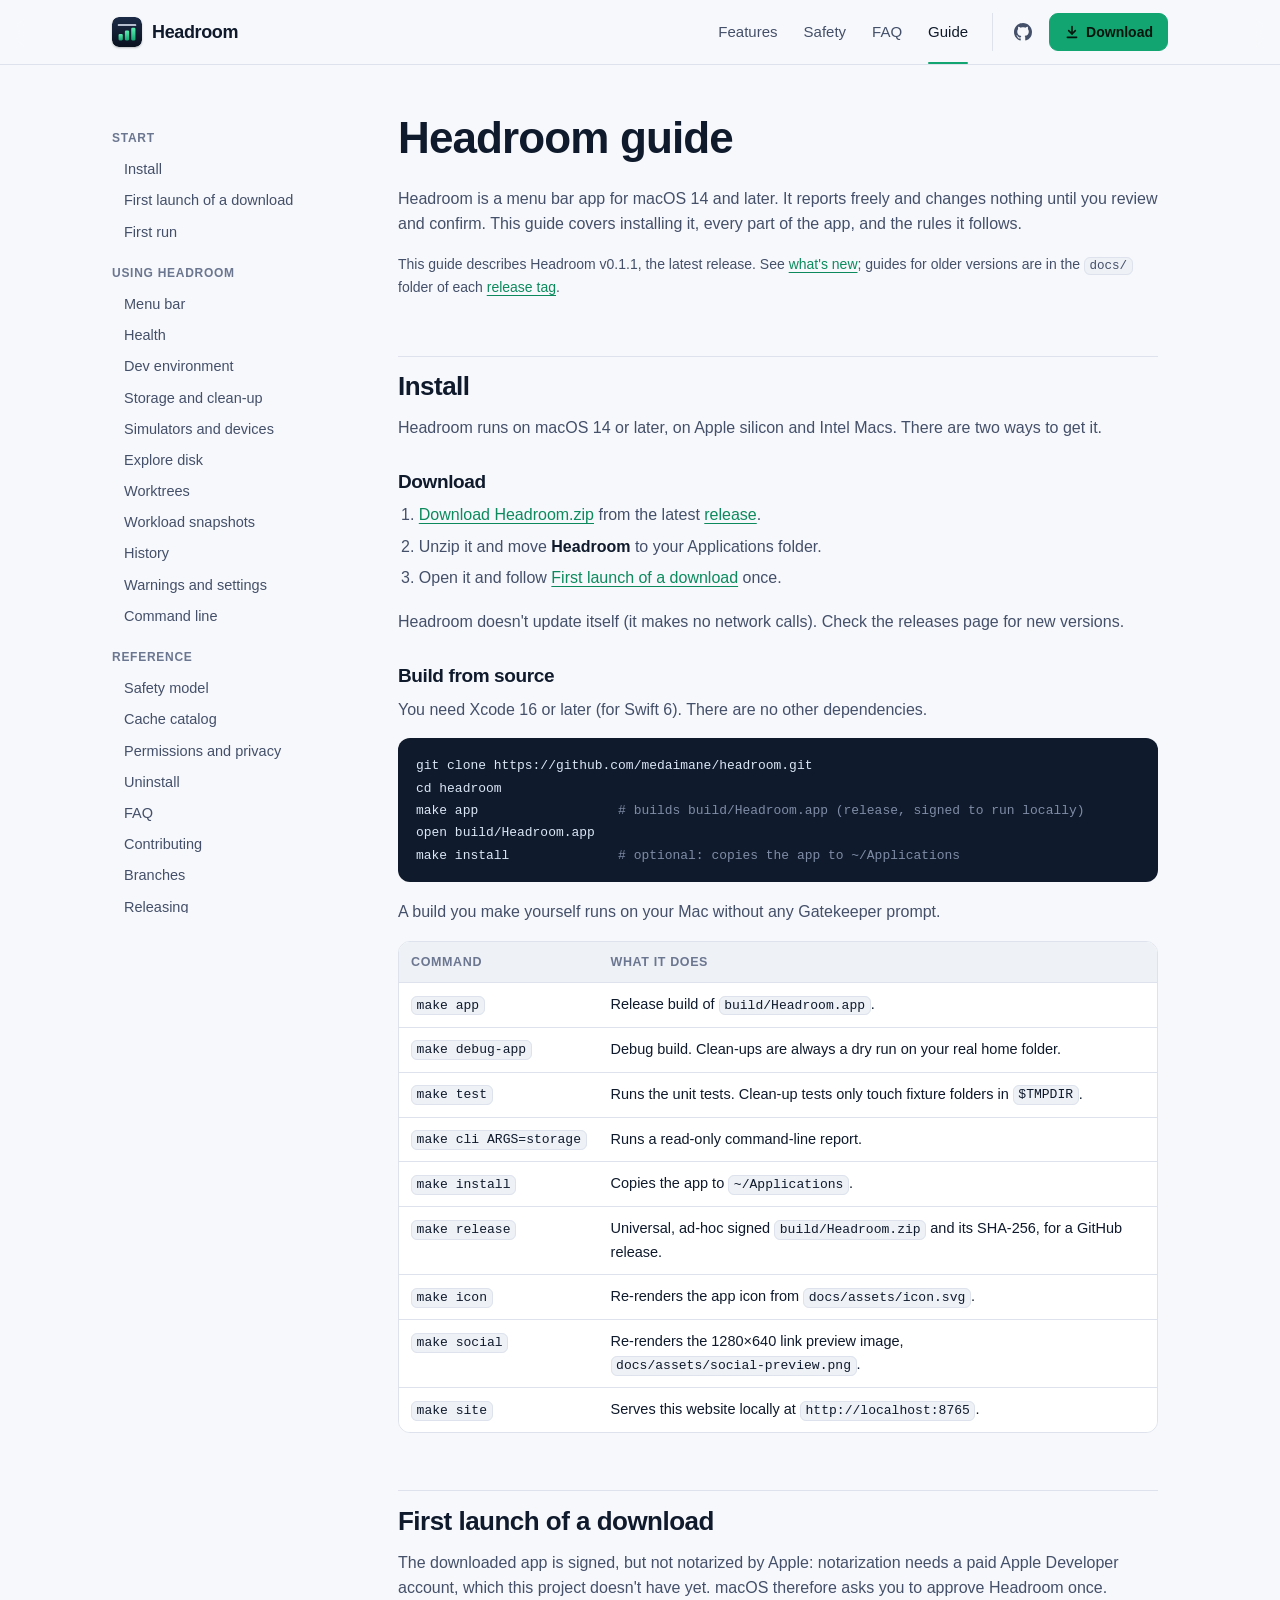
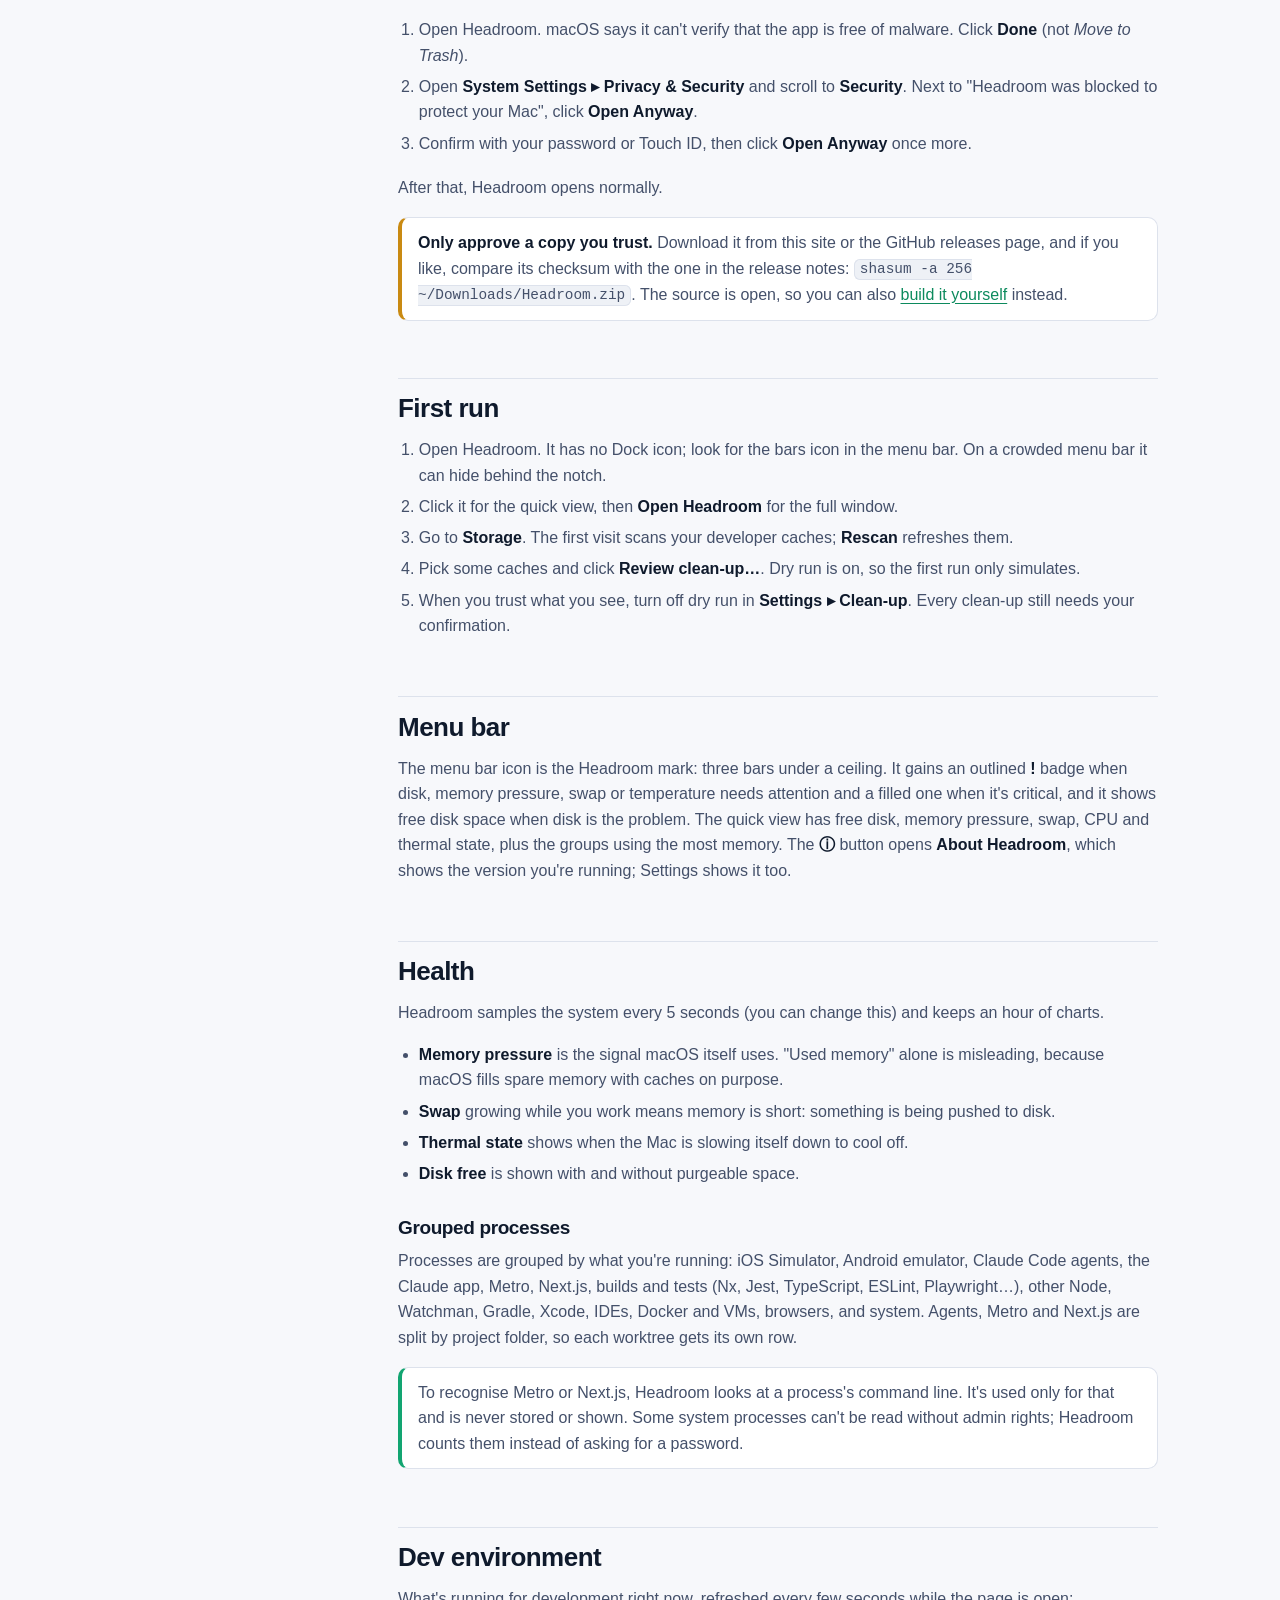
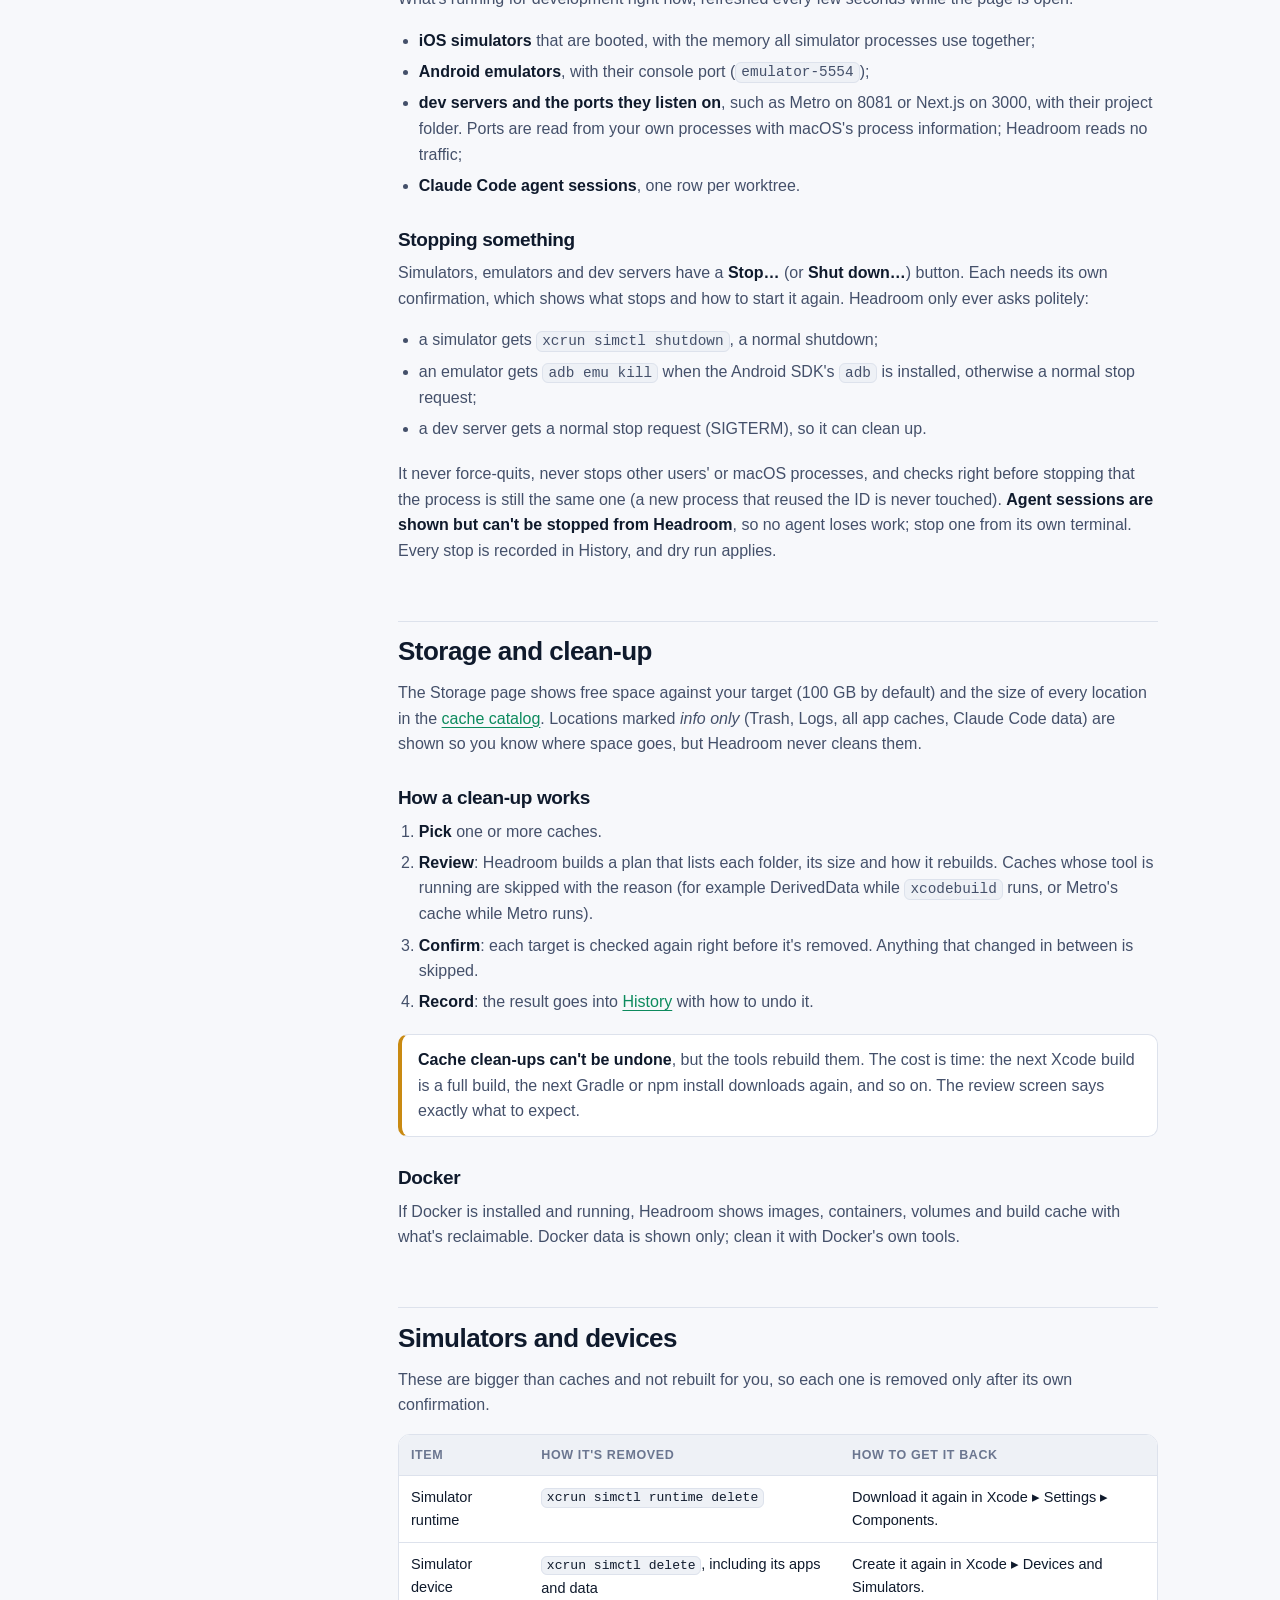
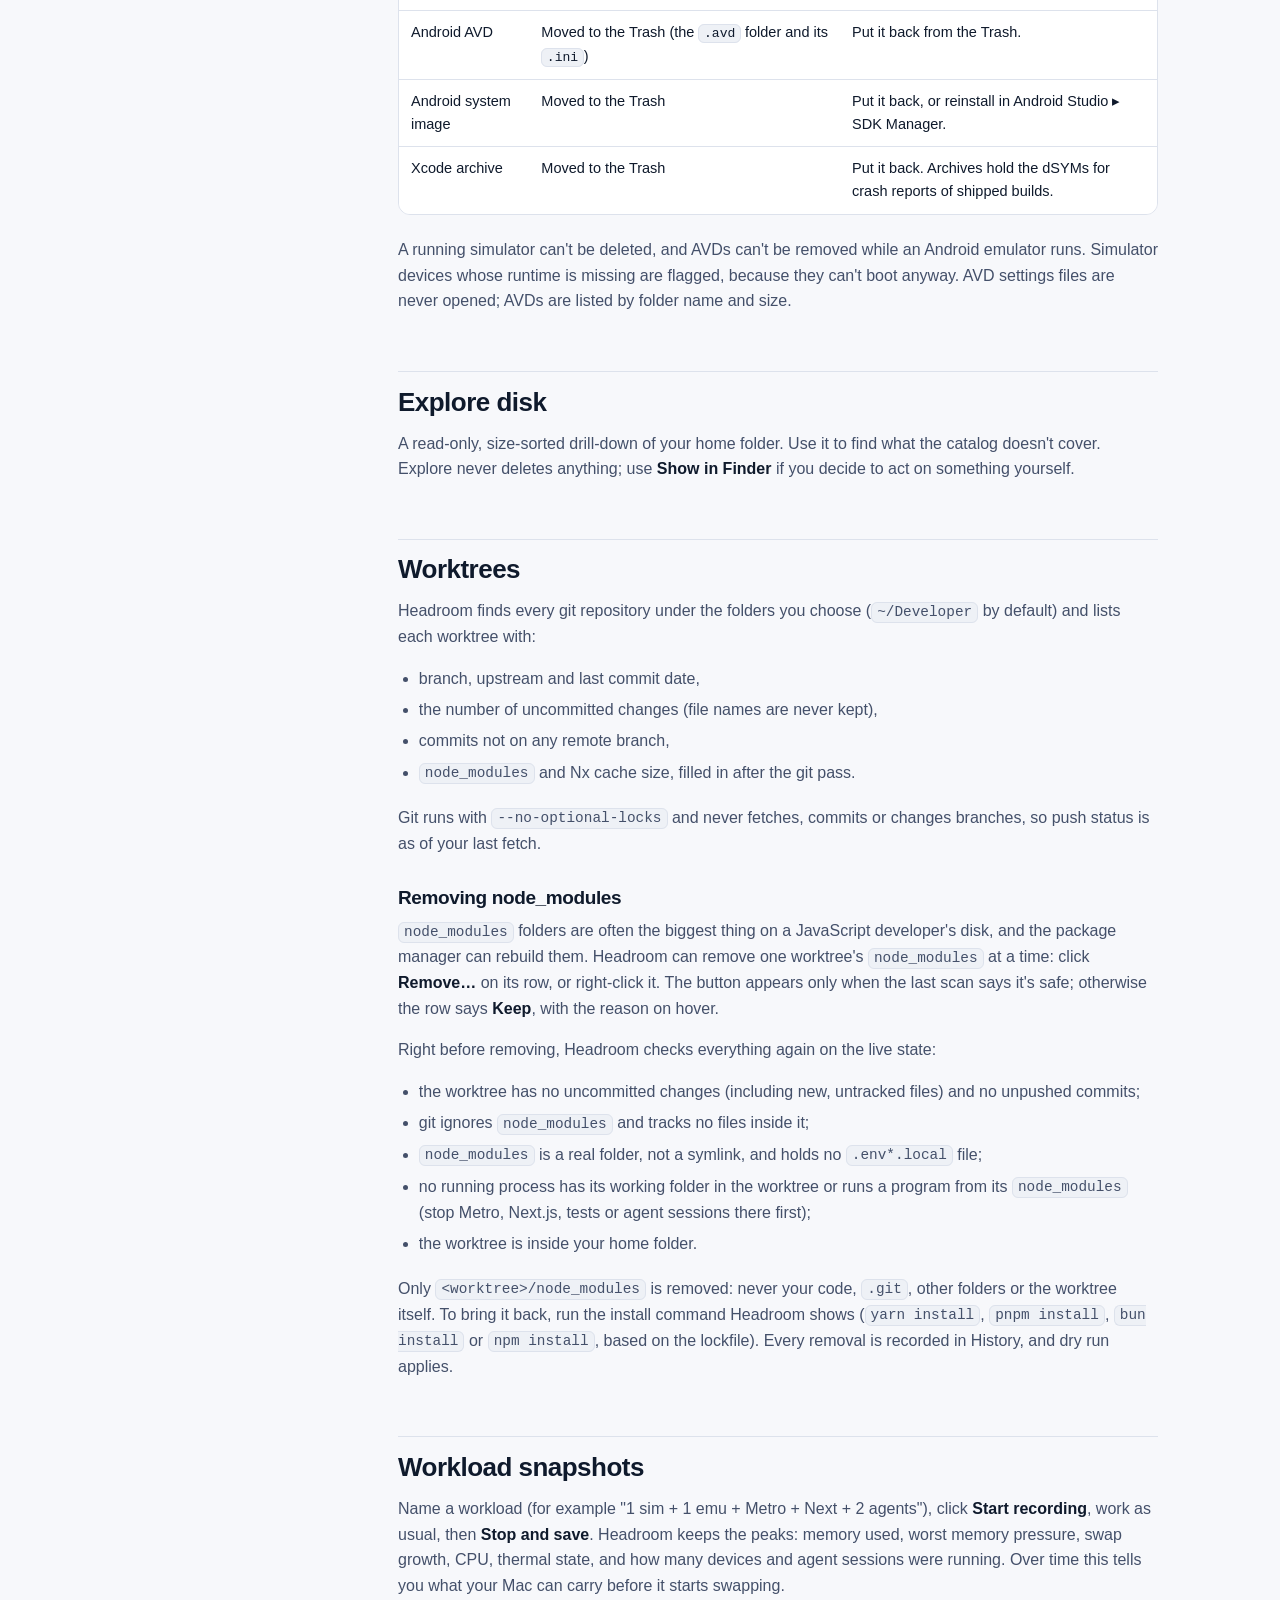
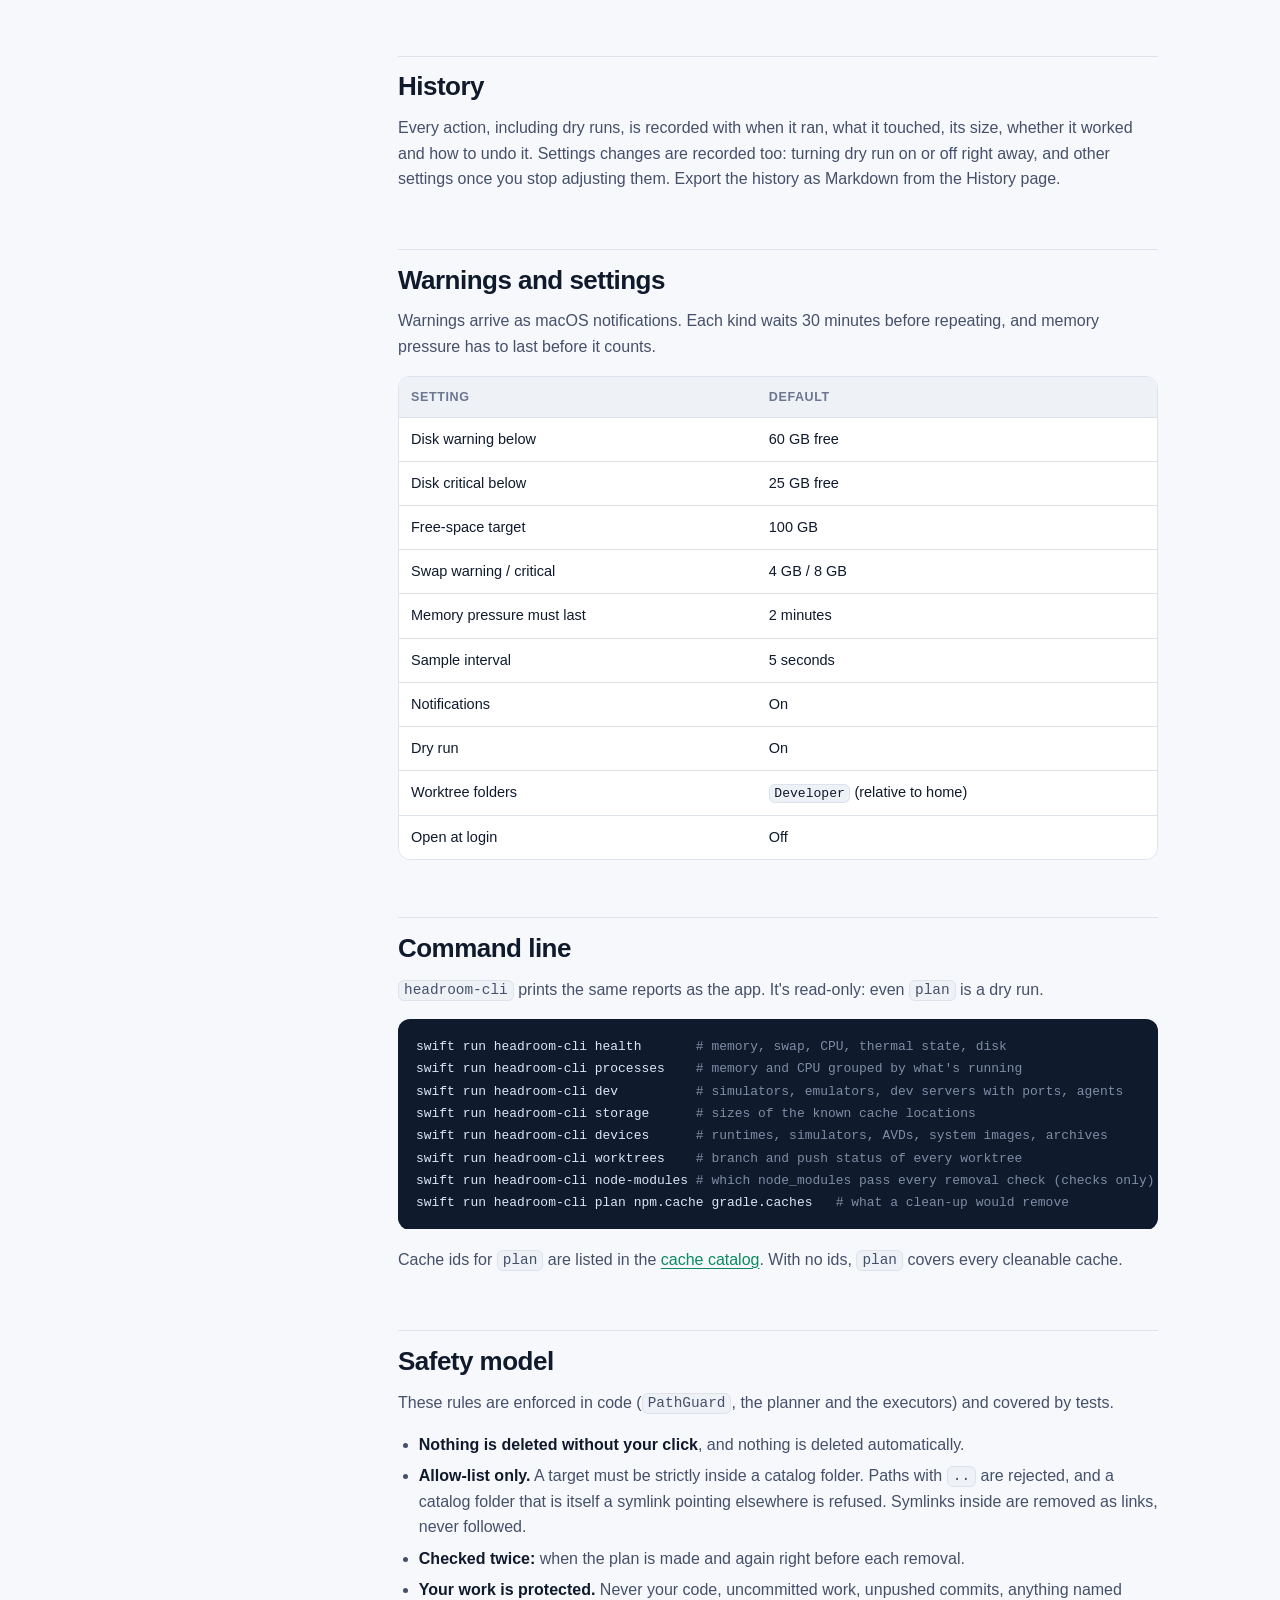
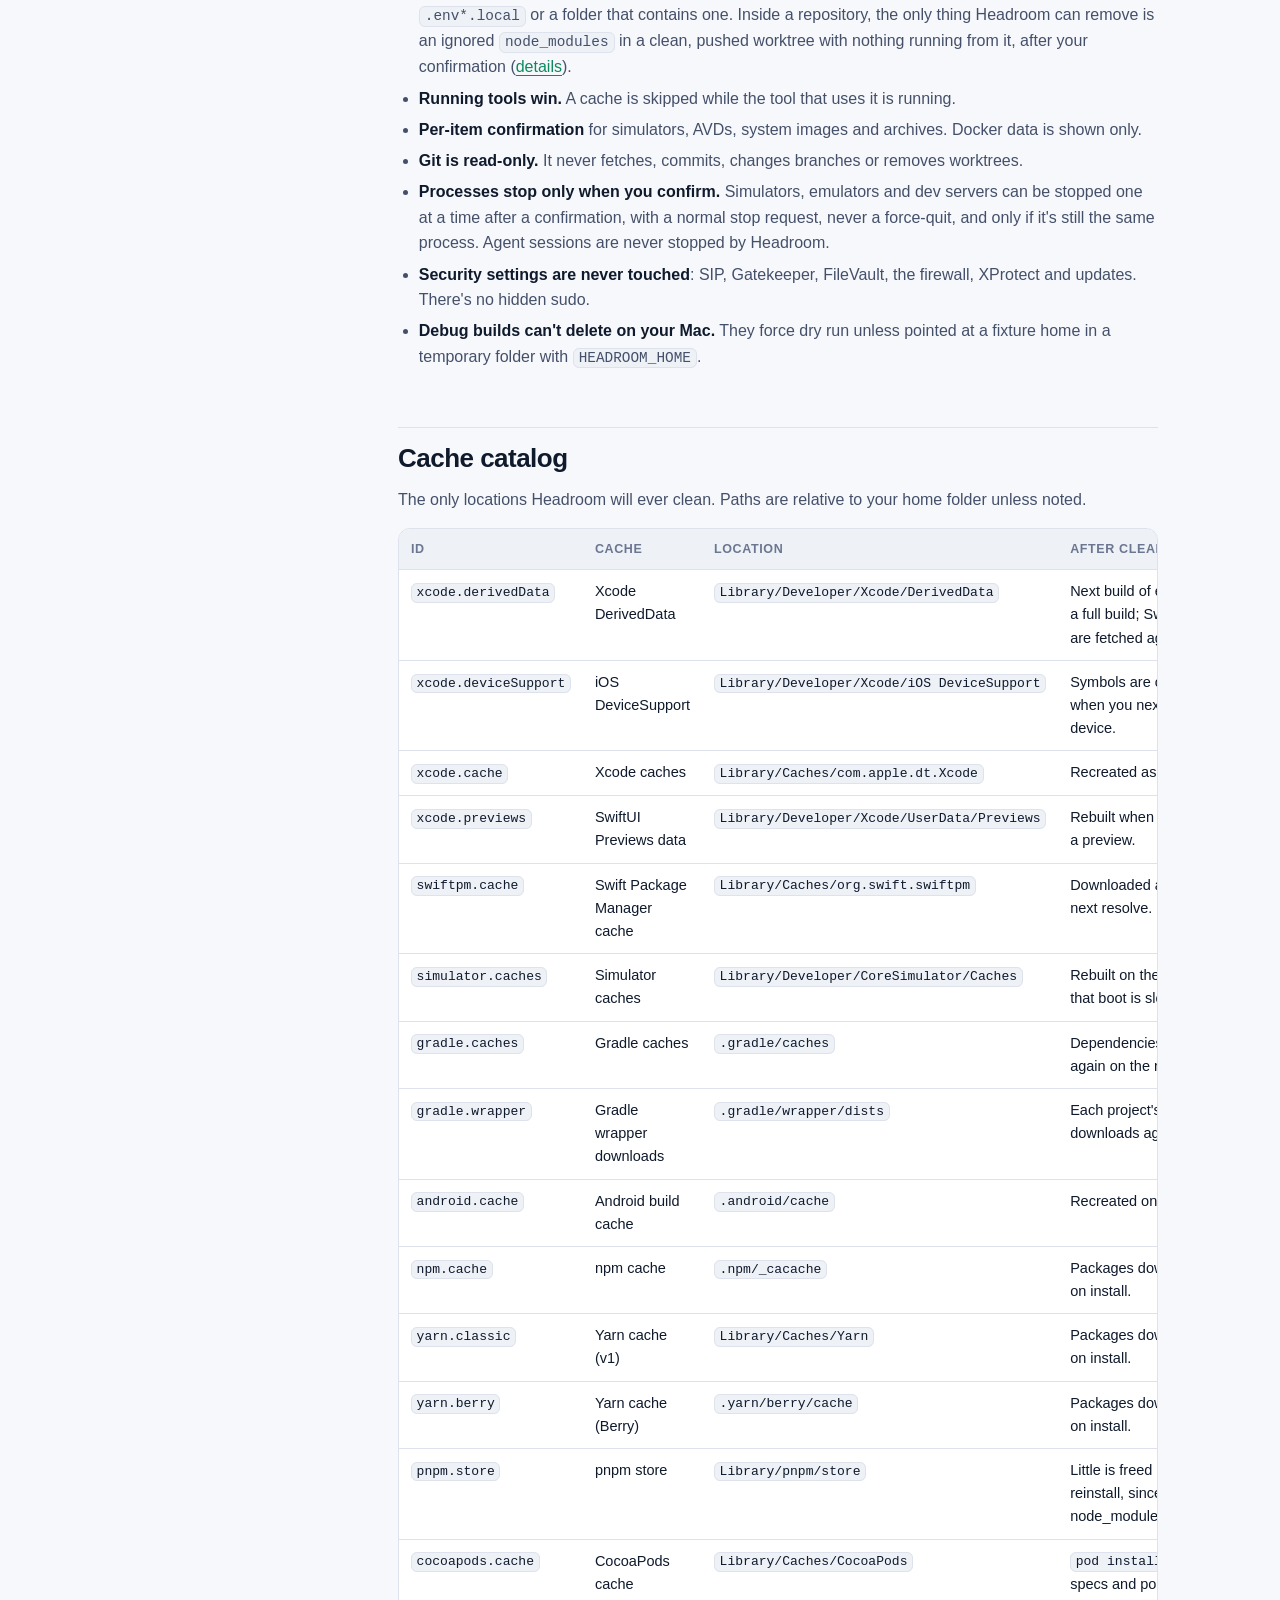
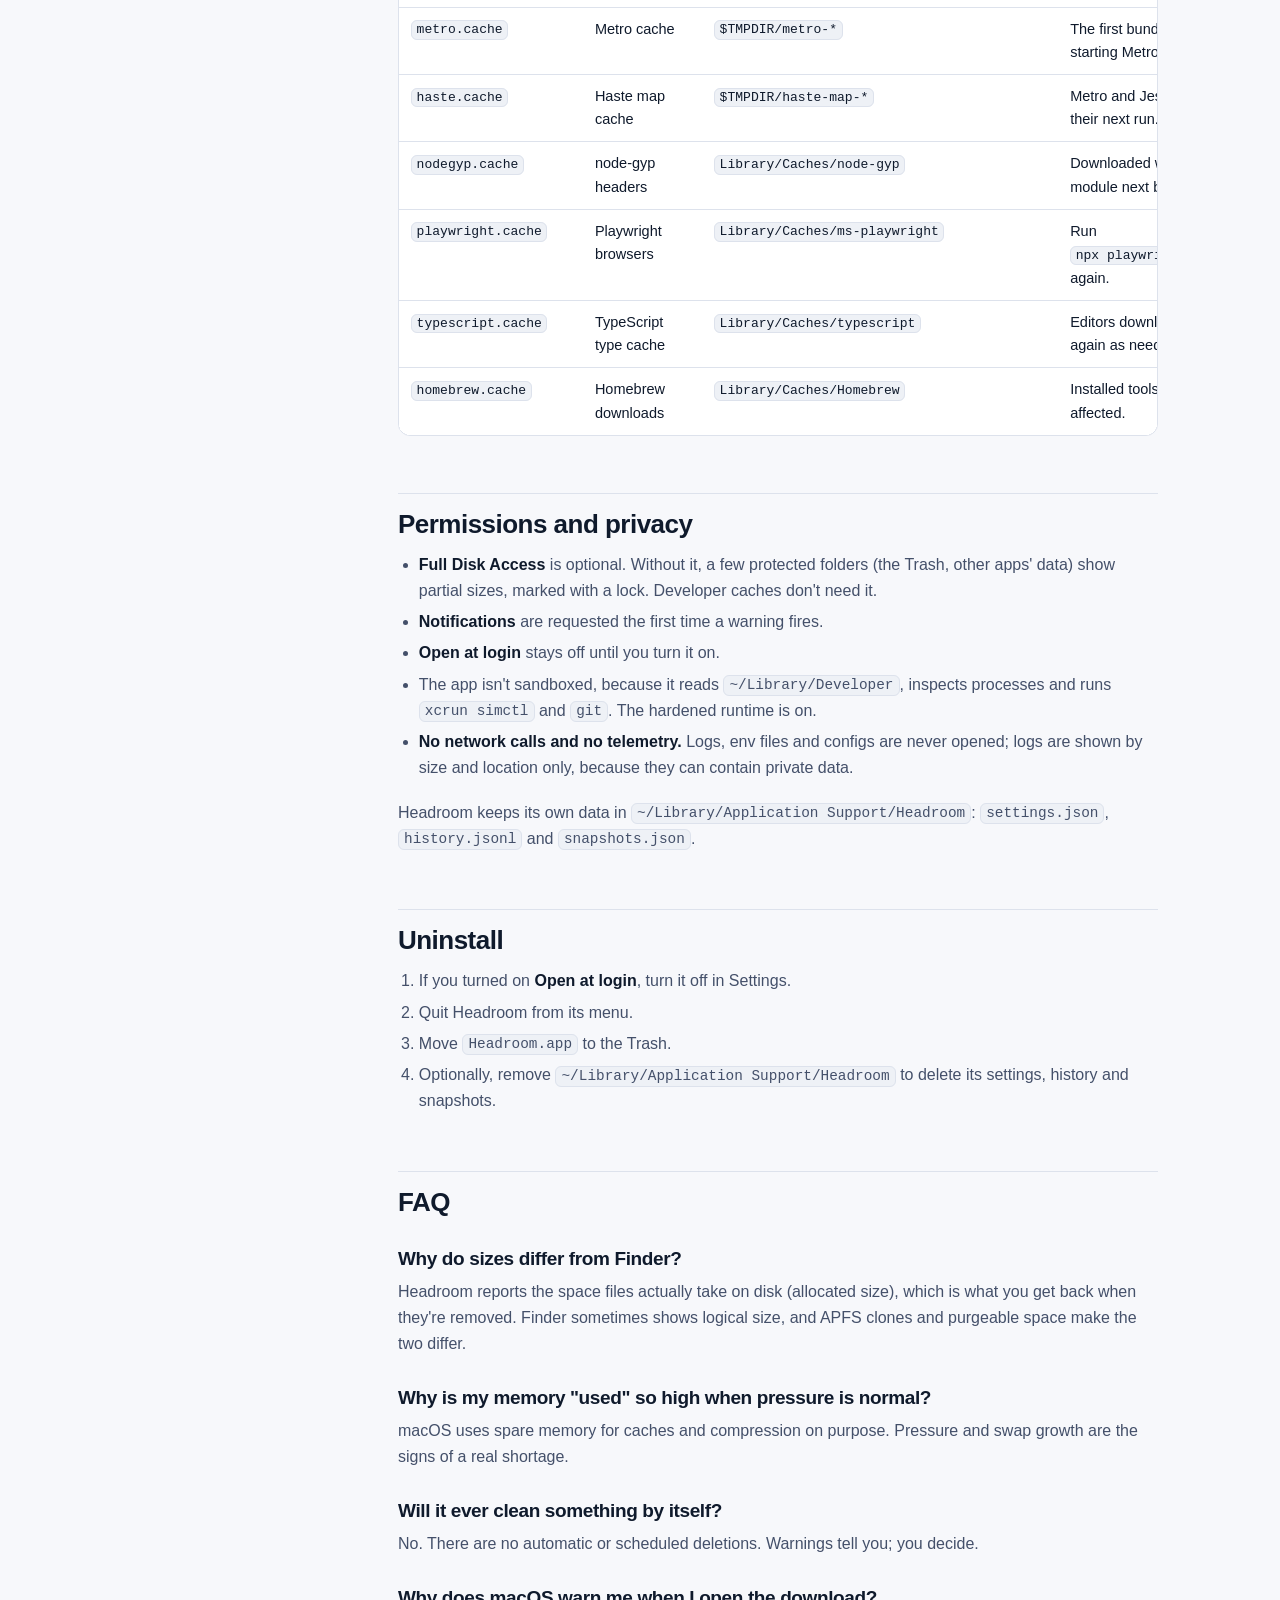
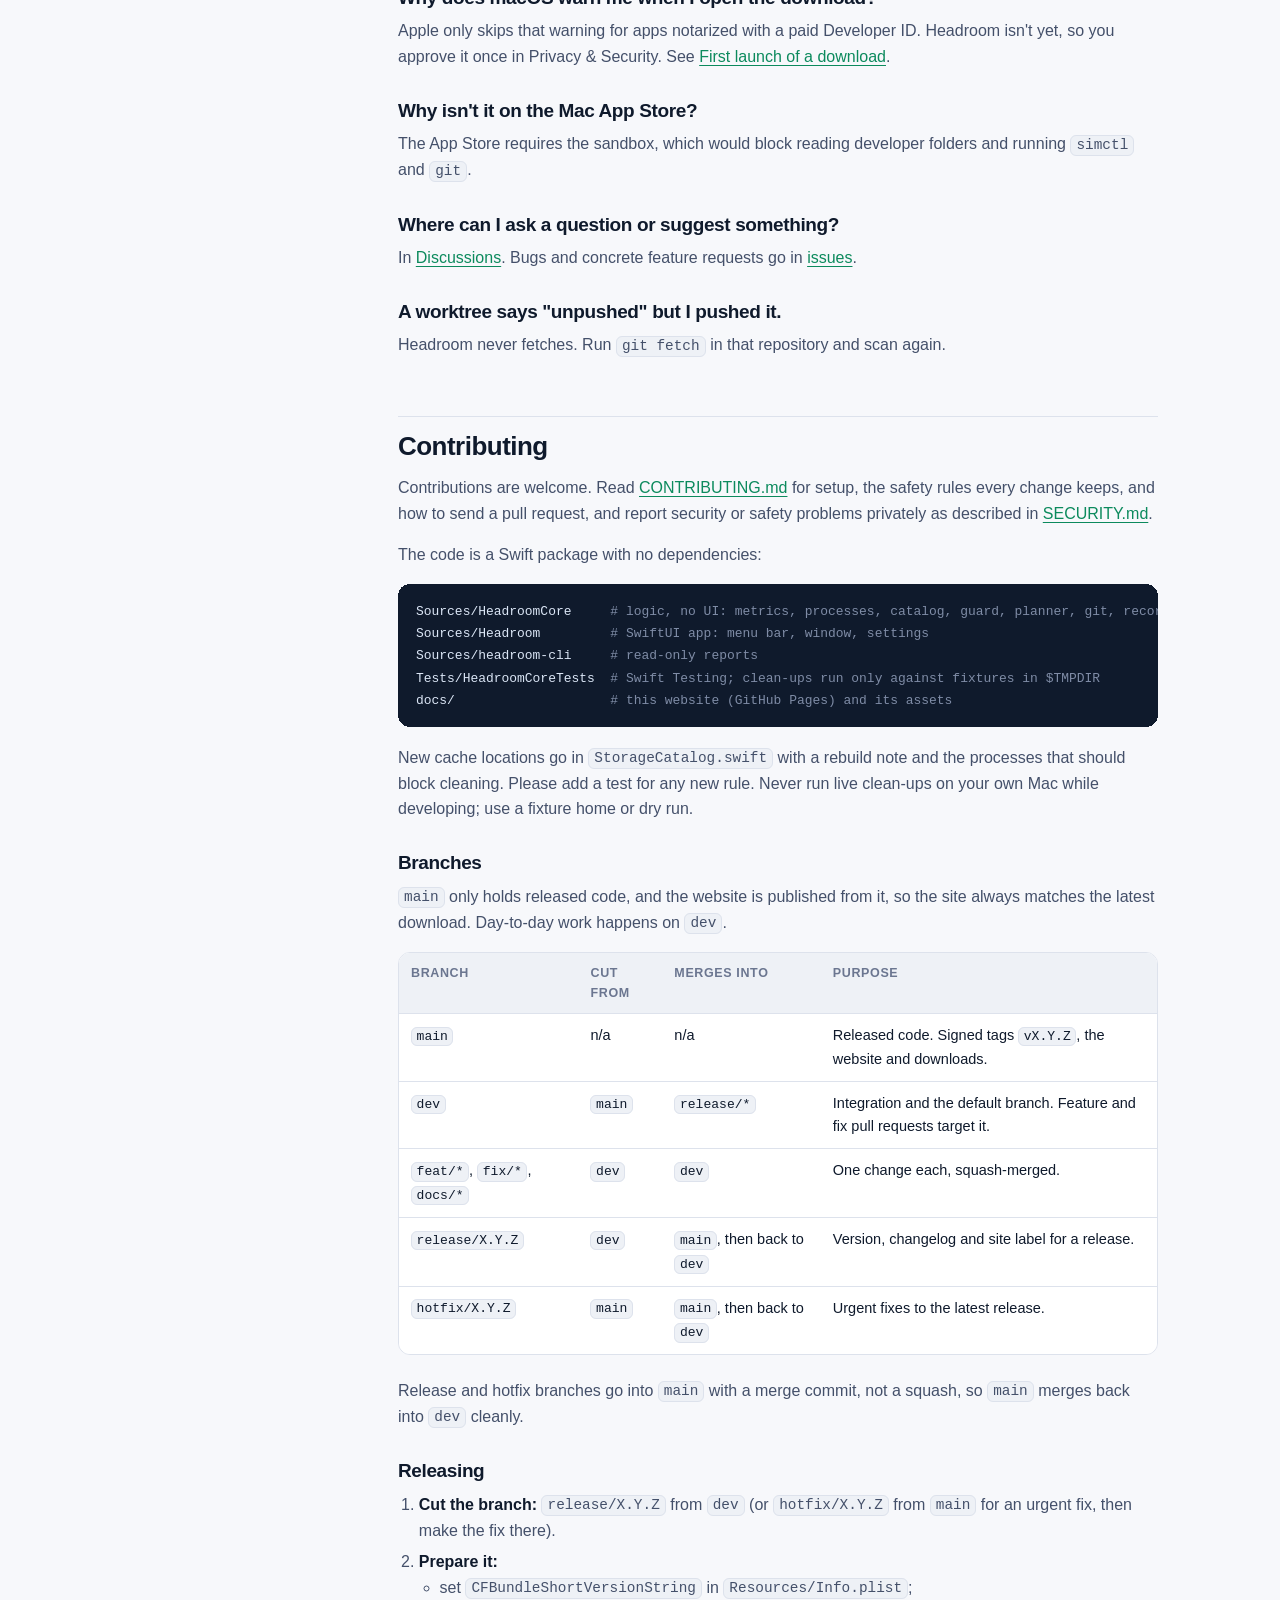
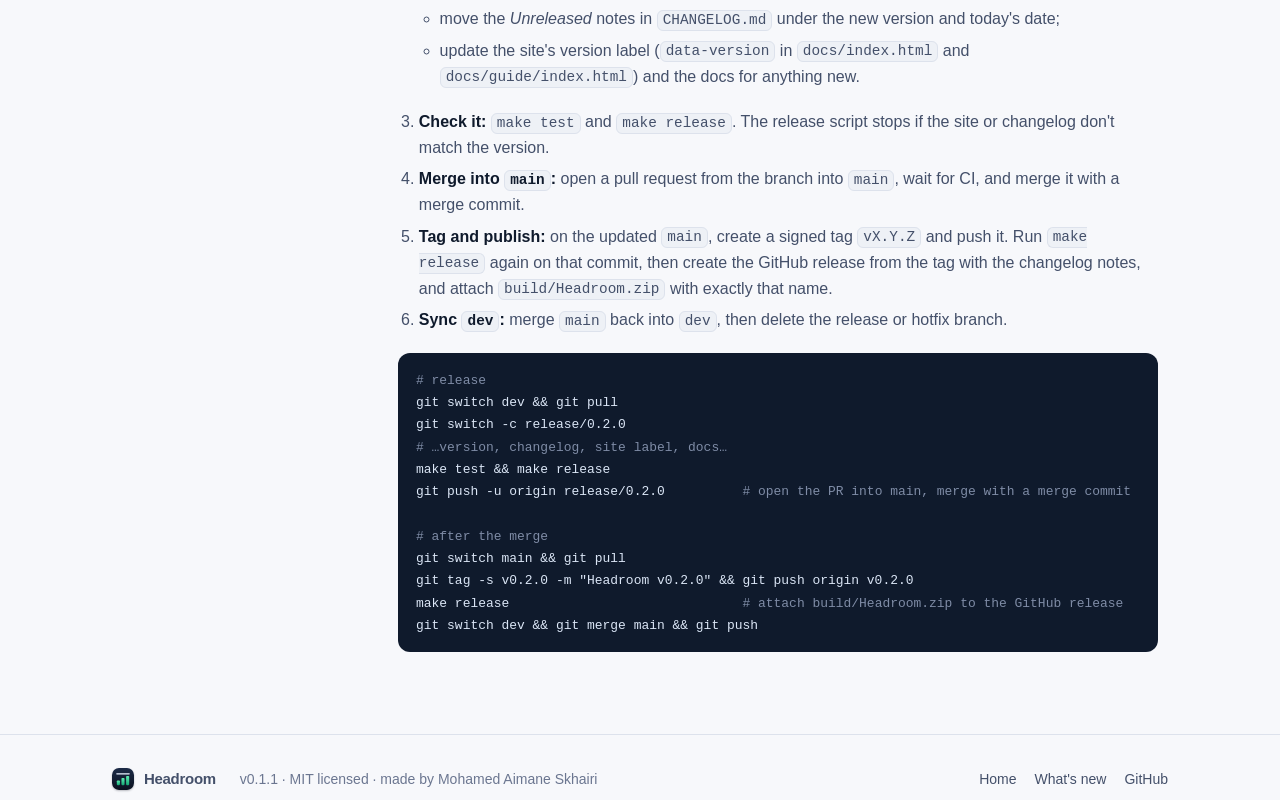
==== commit 25661f05: "Use the Headroom mark as the menu bar icon - MenuBarIcon draws the mark (three bars under a ceiling)" ====
--- a/docs/guide/index.html
+++ b/docs/guide/index.html
@@ -132,7 +132,7 @@
       </ol>
 
       <h2 id="menu-bar">Menu bar</h2>
-      <p>The menu bar icon shows the overall state. It turns into a warning when disk, memory pressure, swap or temperature needs attention, and it shows free disk space when disk is the problem. The quick view has free disk, memory pressure, swap, CPU and thermal state, plus the groups using the most memory. The <strong>ⓘ</strong> button opens <strong>About Headroom</strong>, which shows the version you're running; Settings shows it too.</p>
+      <p>The menu bar icon is the Headroom mark: three bars under a ceiling. It gains an outlined <strong>!</strong> badge when disk, memory pressure, swap or temperature needs attention and a filled one when it's critical, and it shows free disk space when disk is the problem. The quick view has free disk, memory pressure, swap, CPU and thermal state, plus the groups using the most memory. The <strong>ⓘ</strong> button opens <strong>About Headroom</strong>, which shows the version you're running; Settings shows it too.</p>
 
       <h2 id="health">Health</h2>
       <p>Headroom samples the system every 5 seconds (you can change this) and keeps an hour of charts.</p>
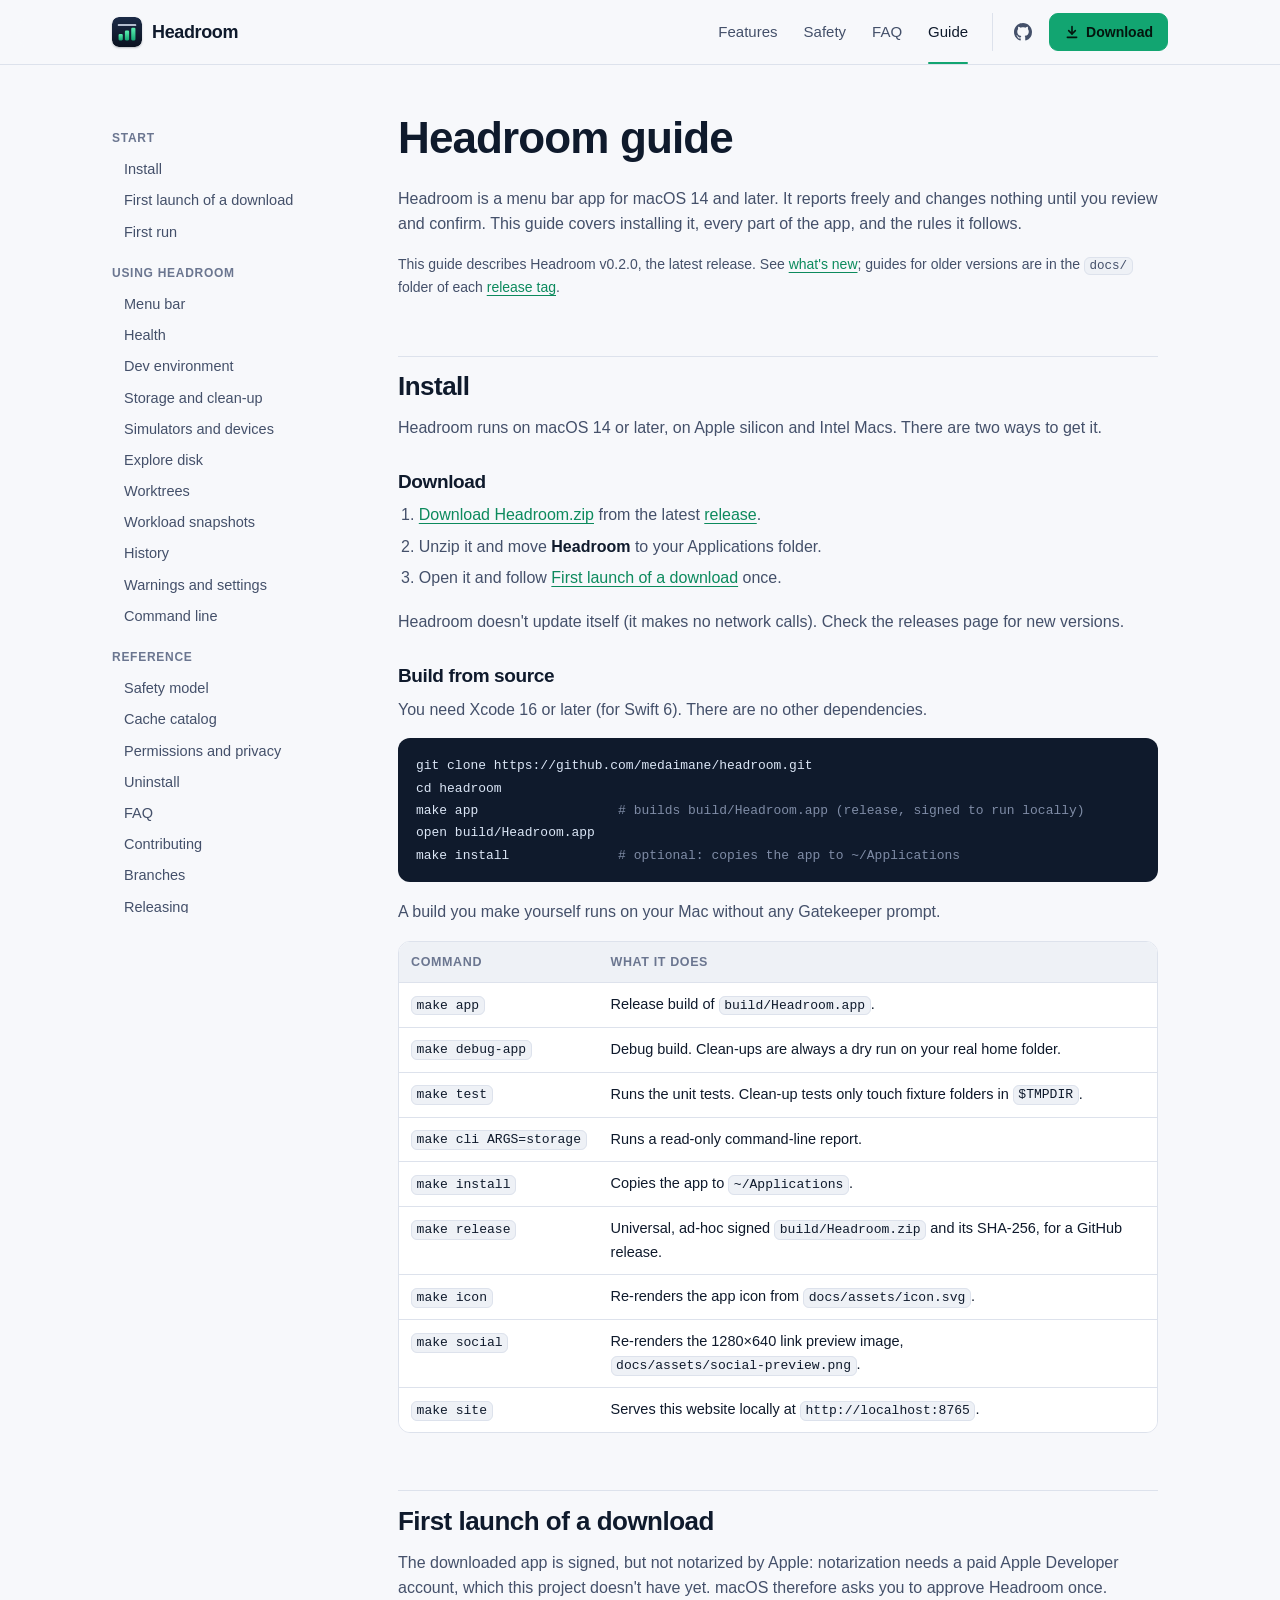
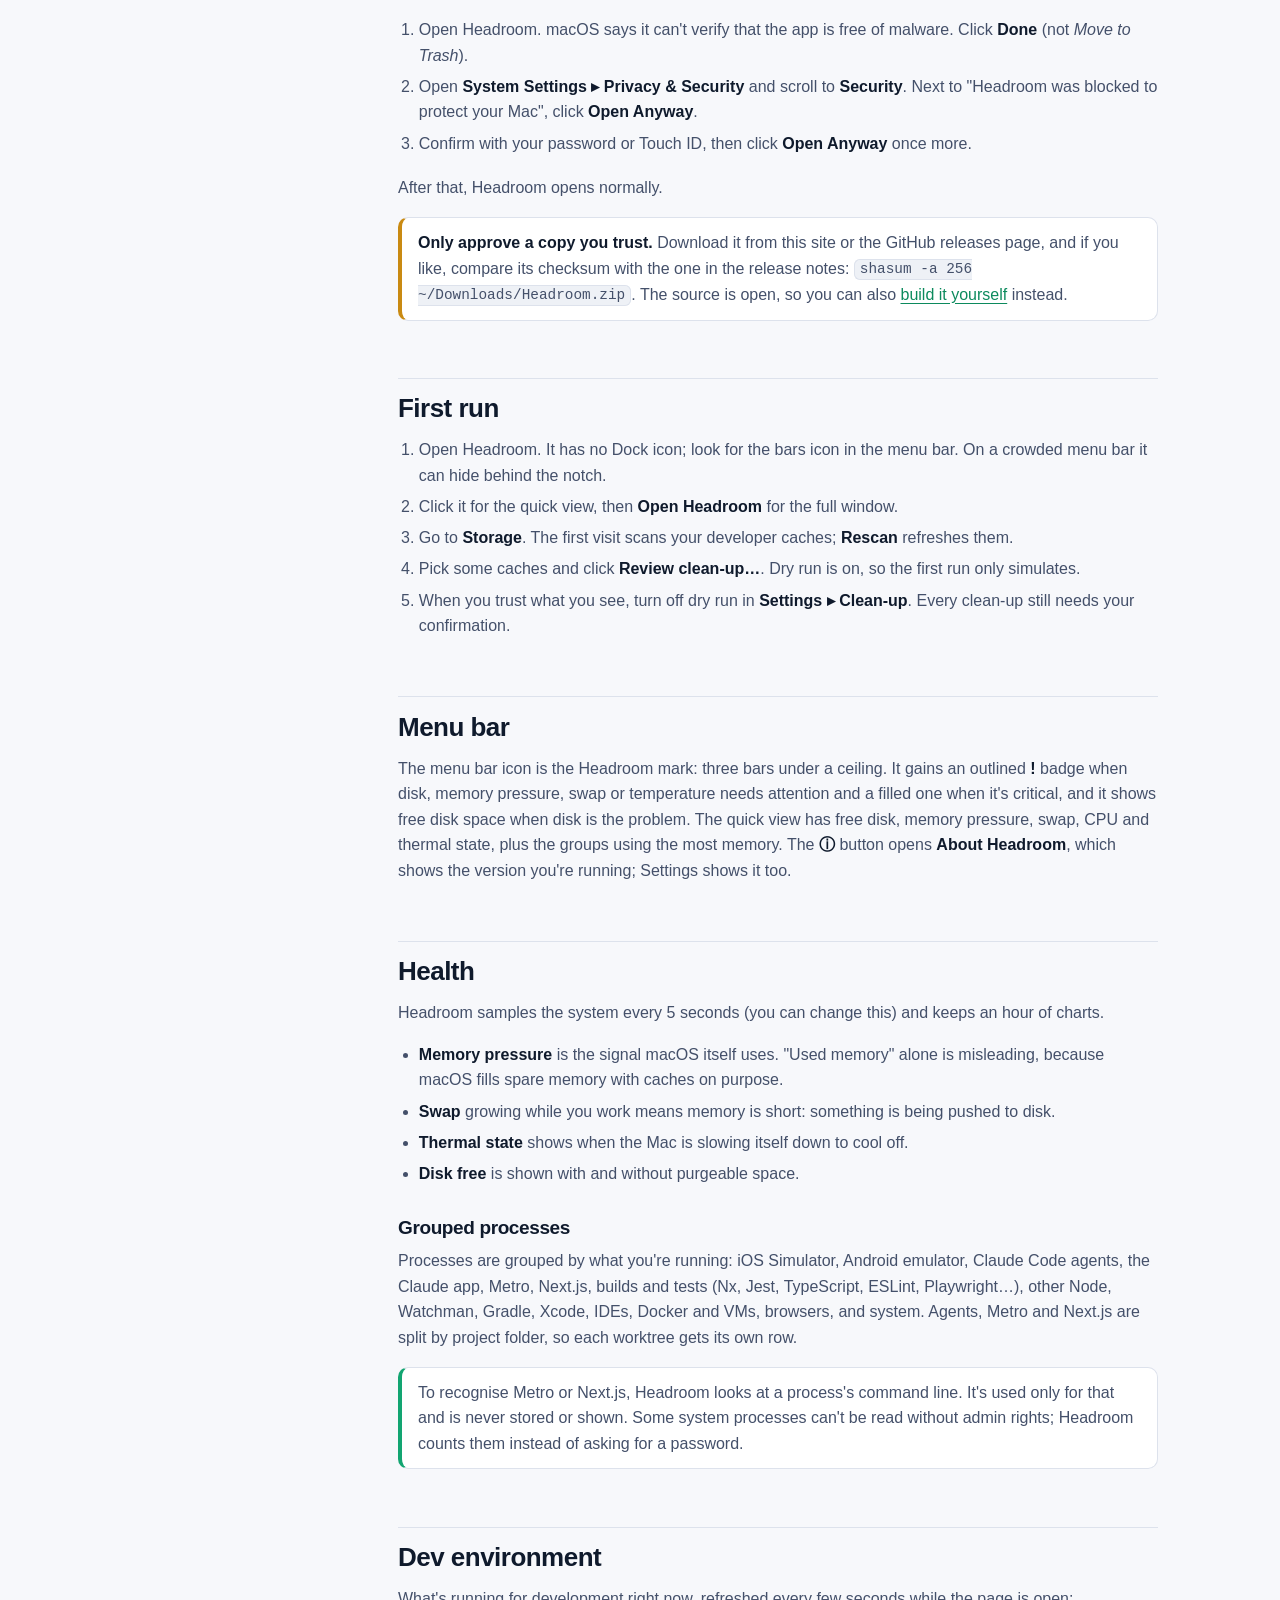
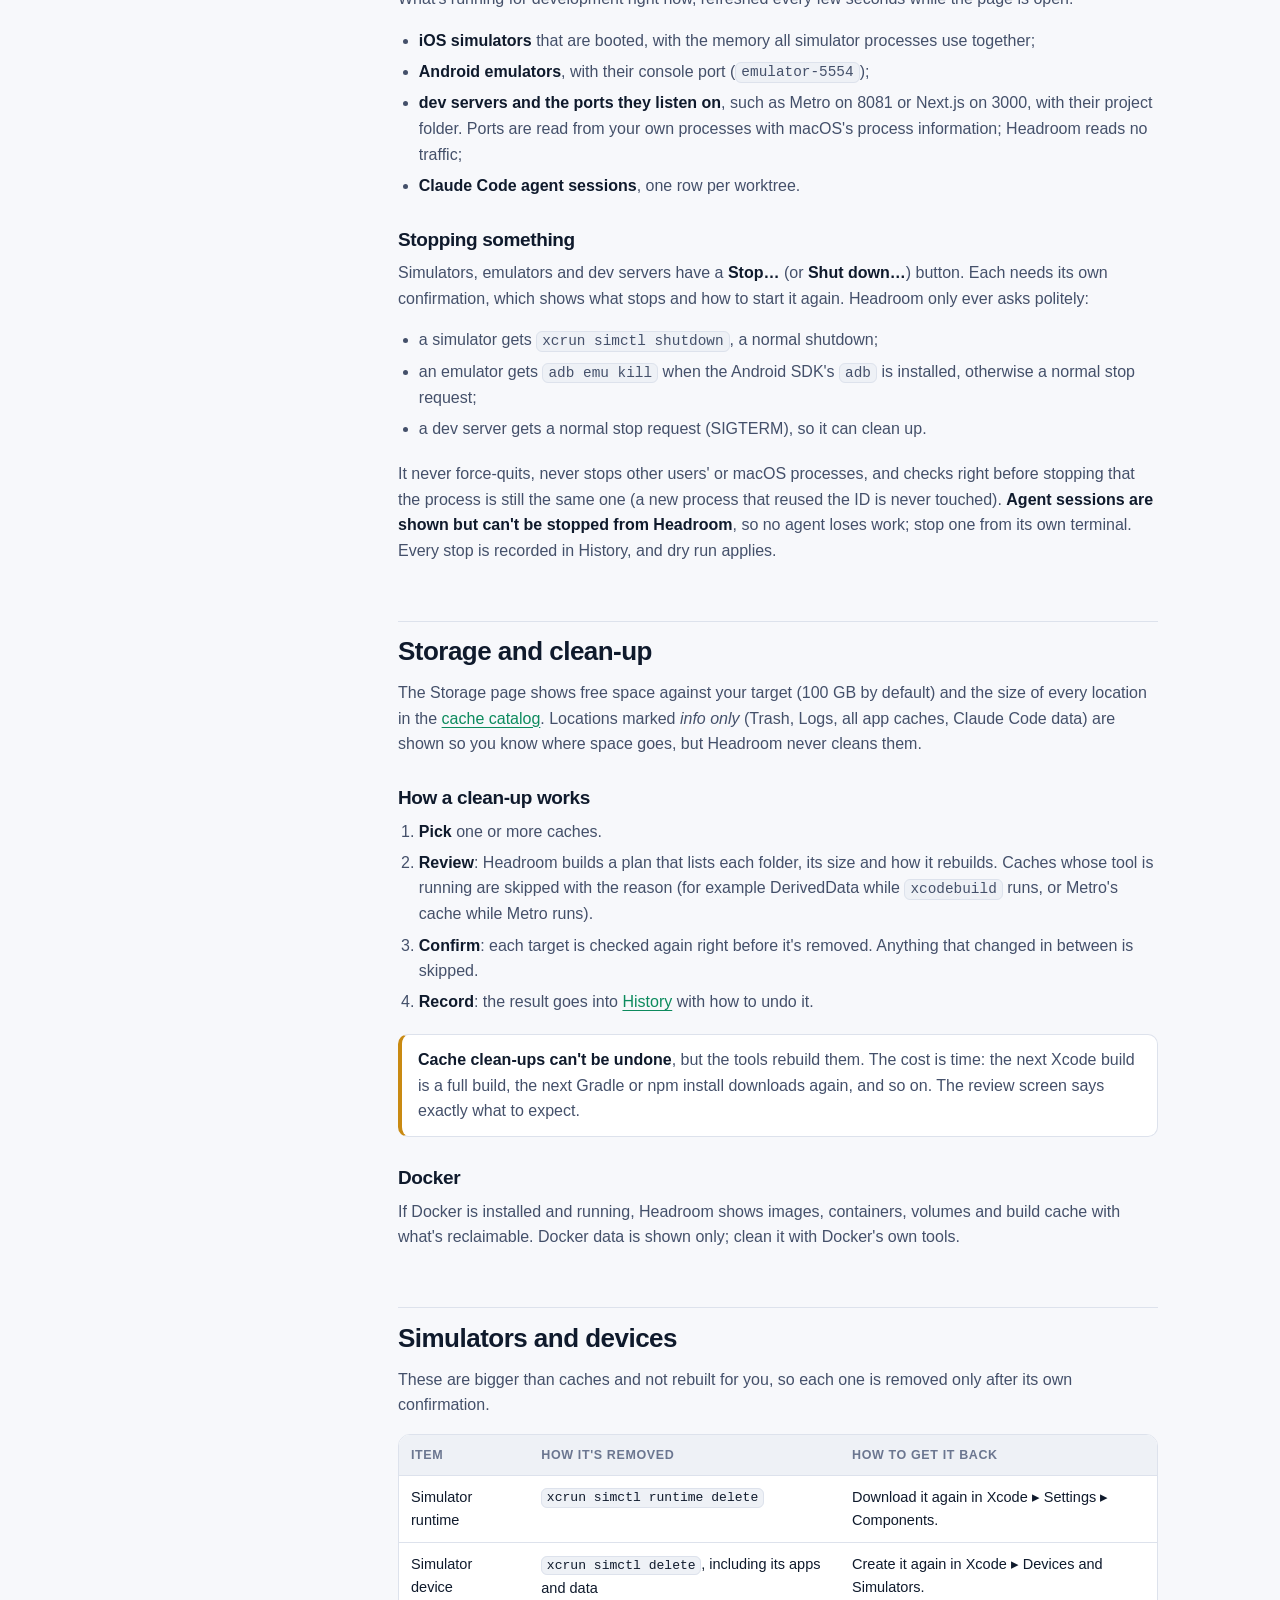
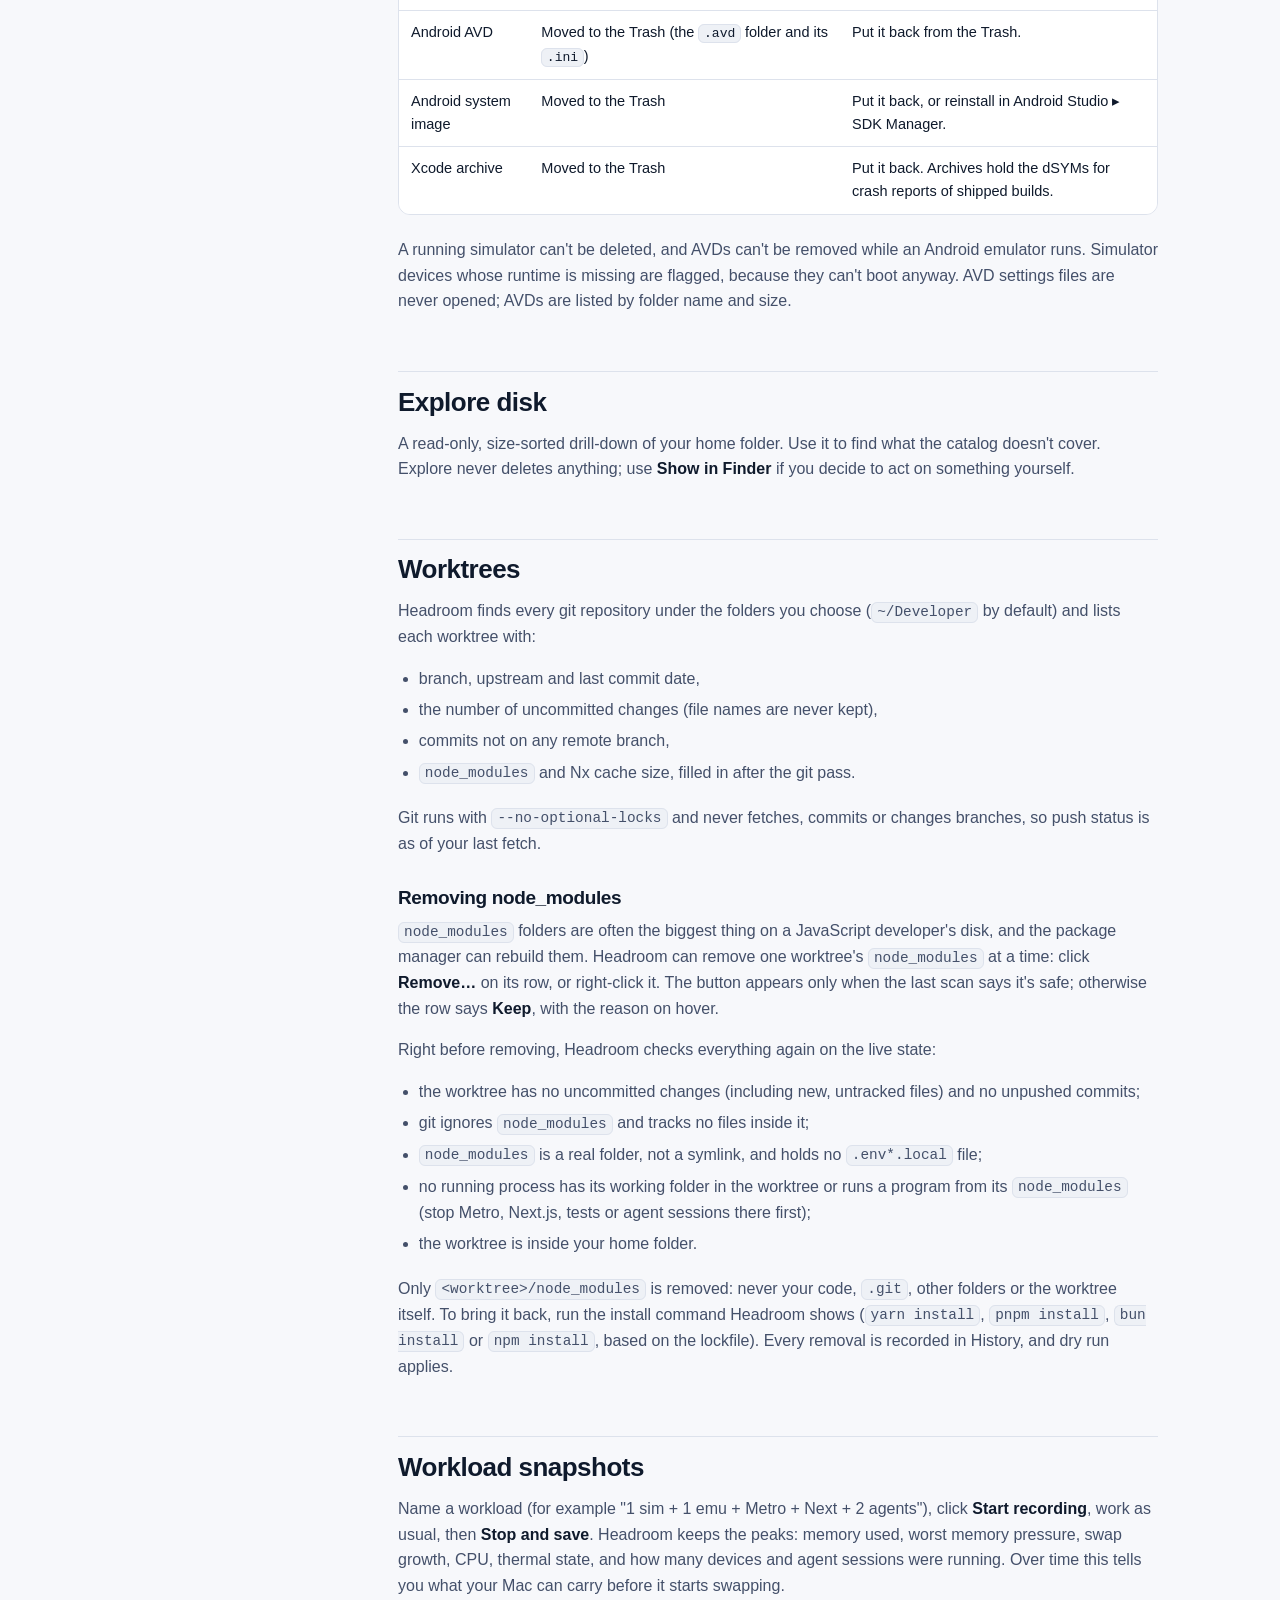
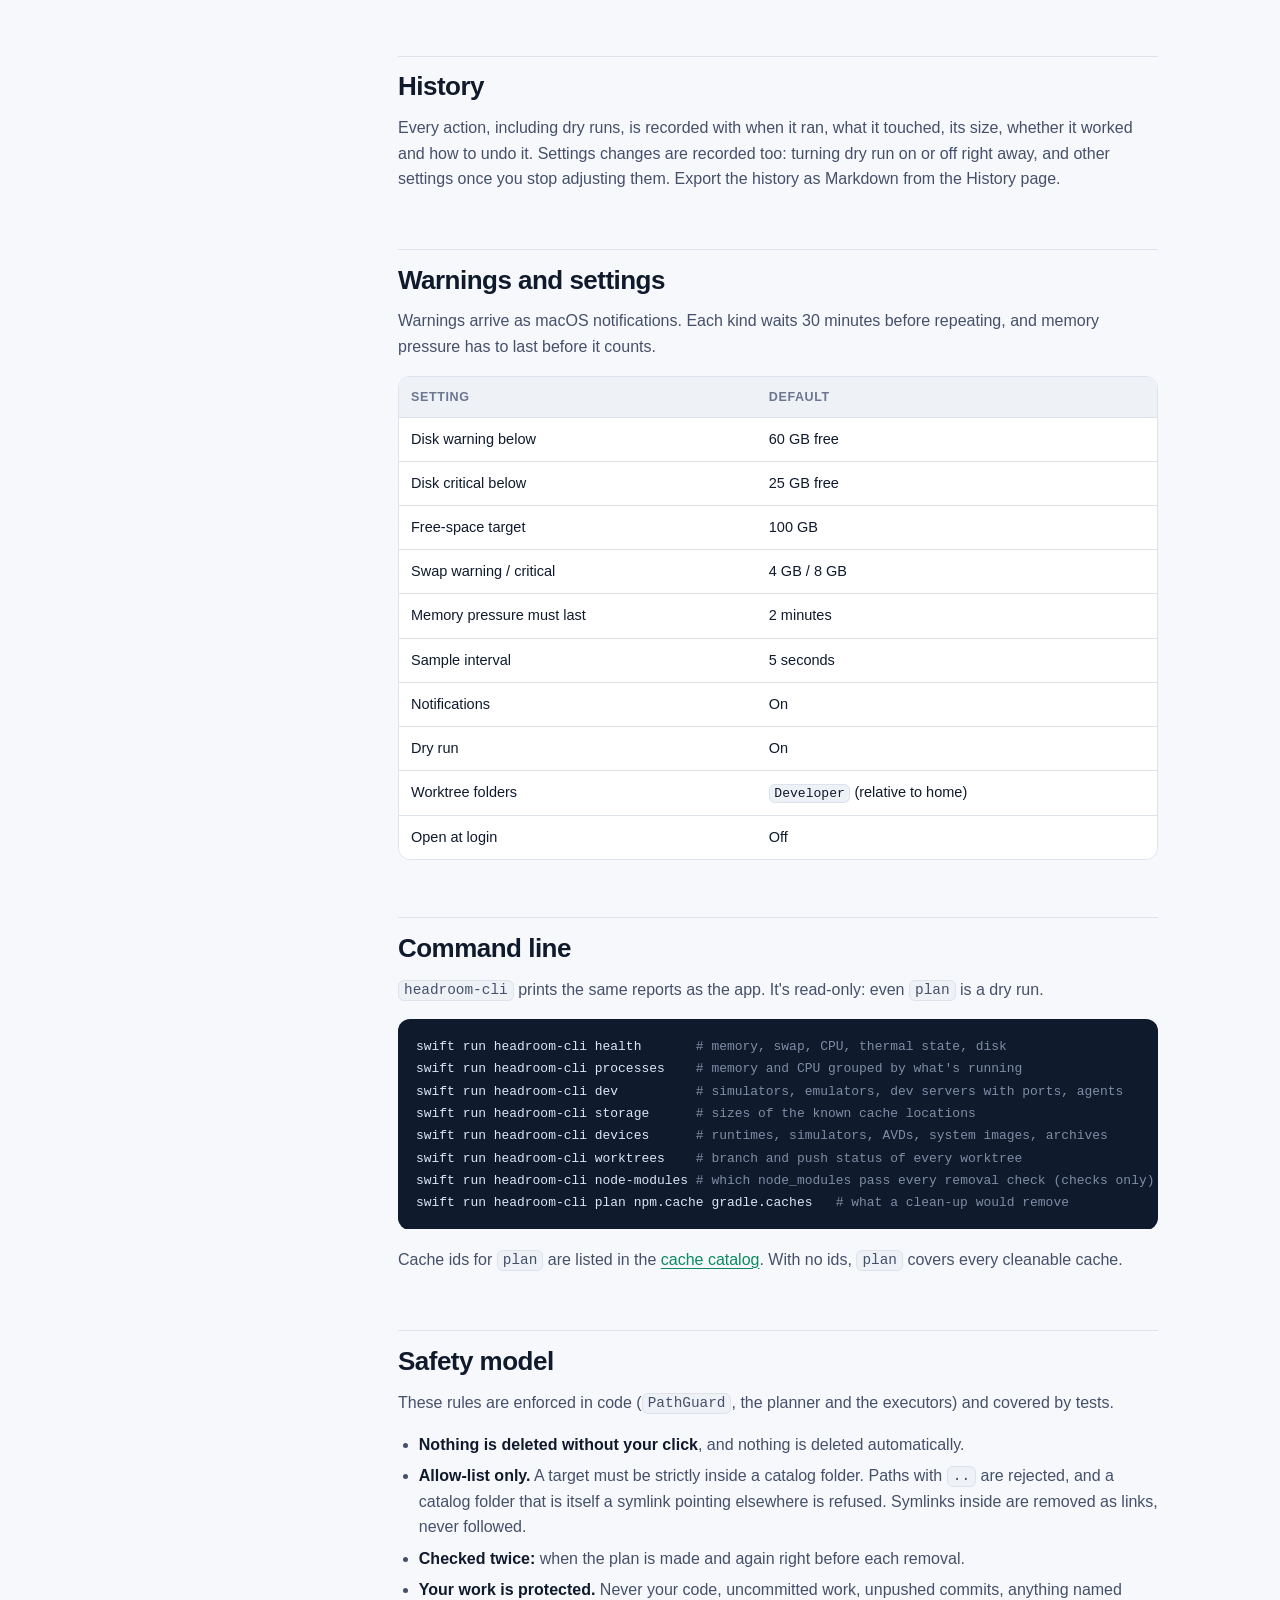
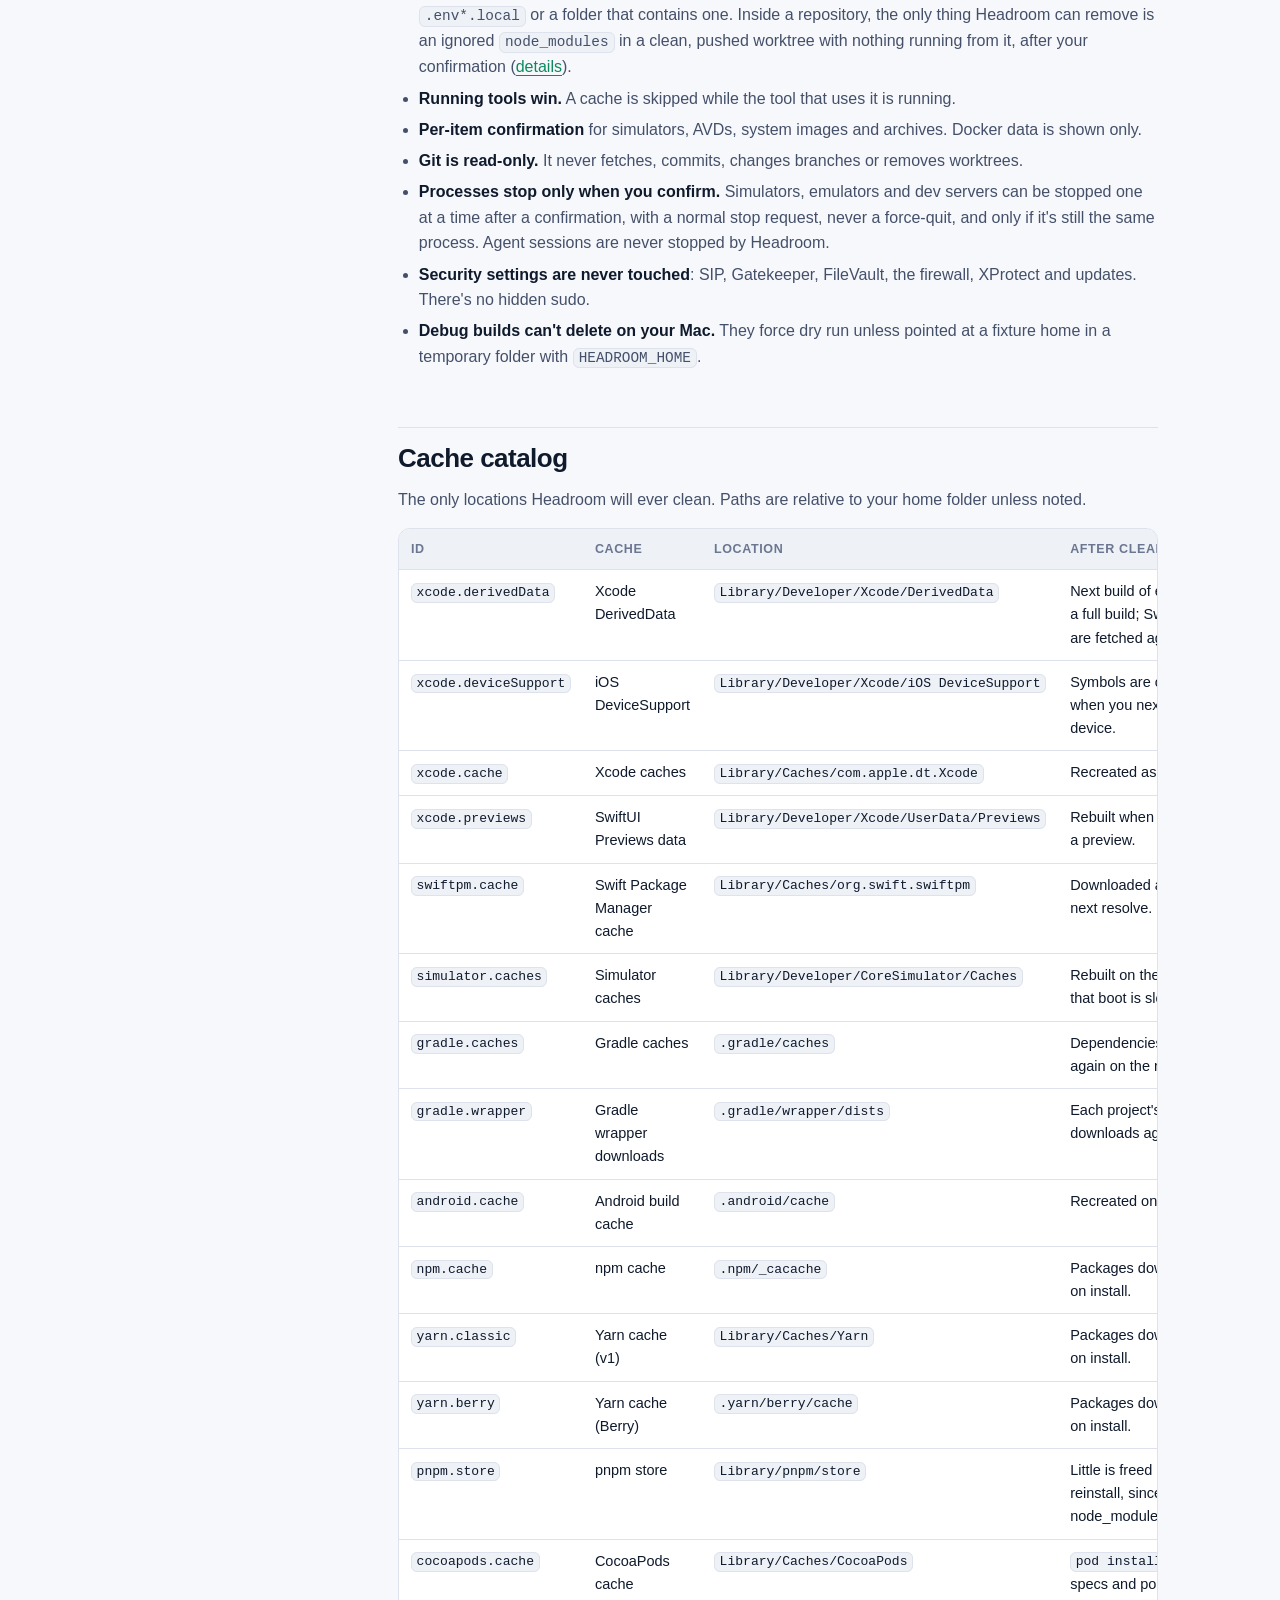
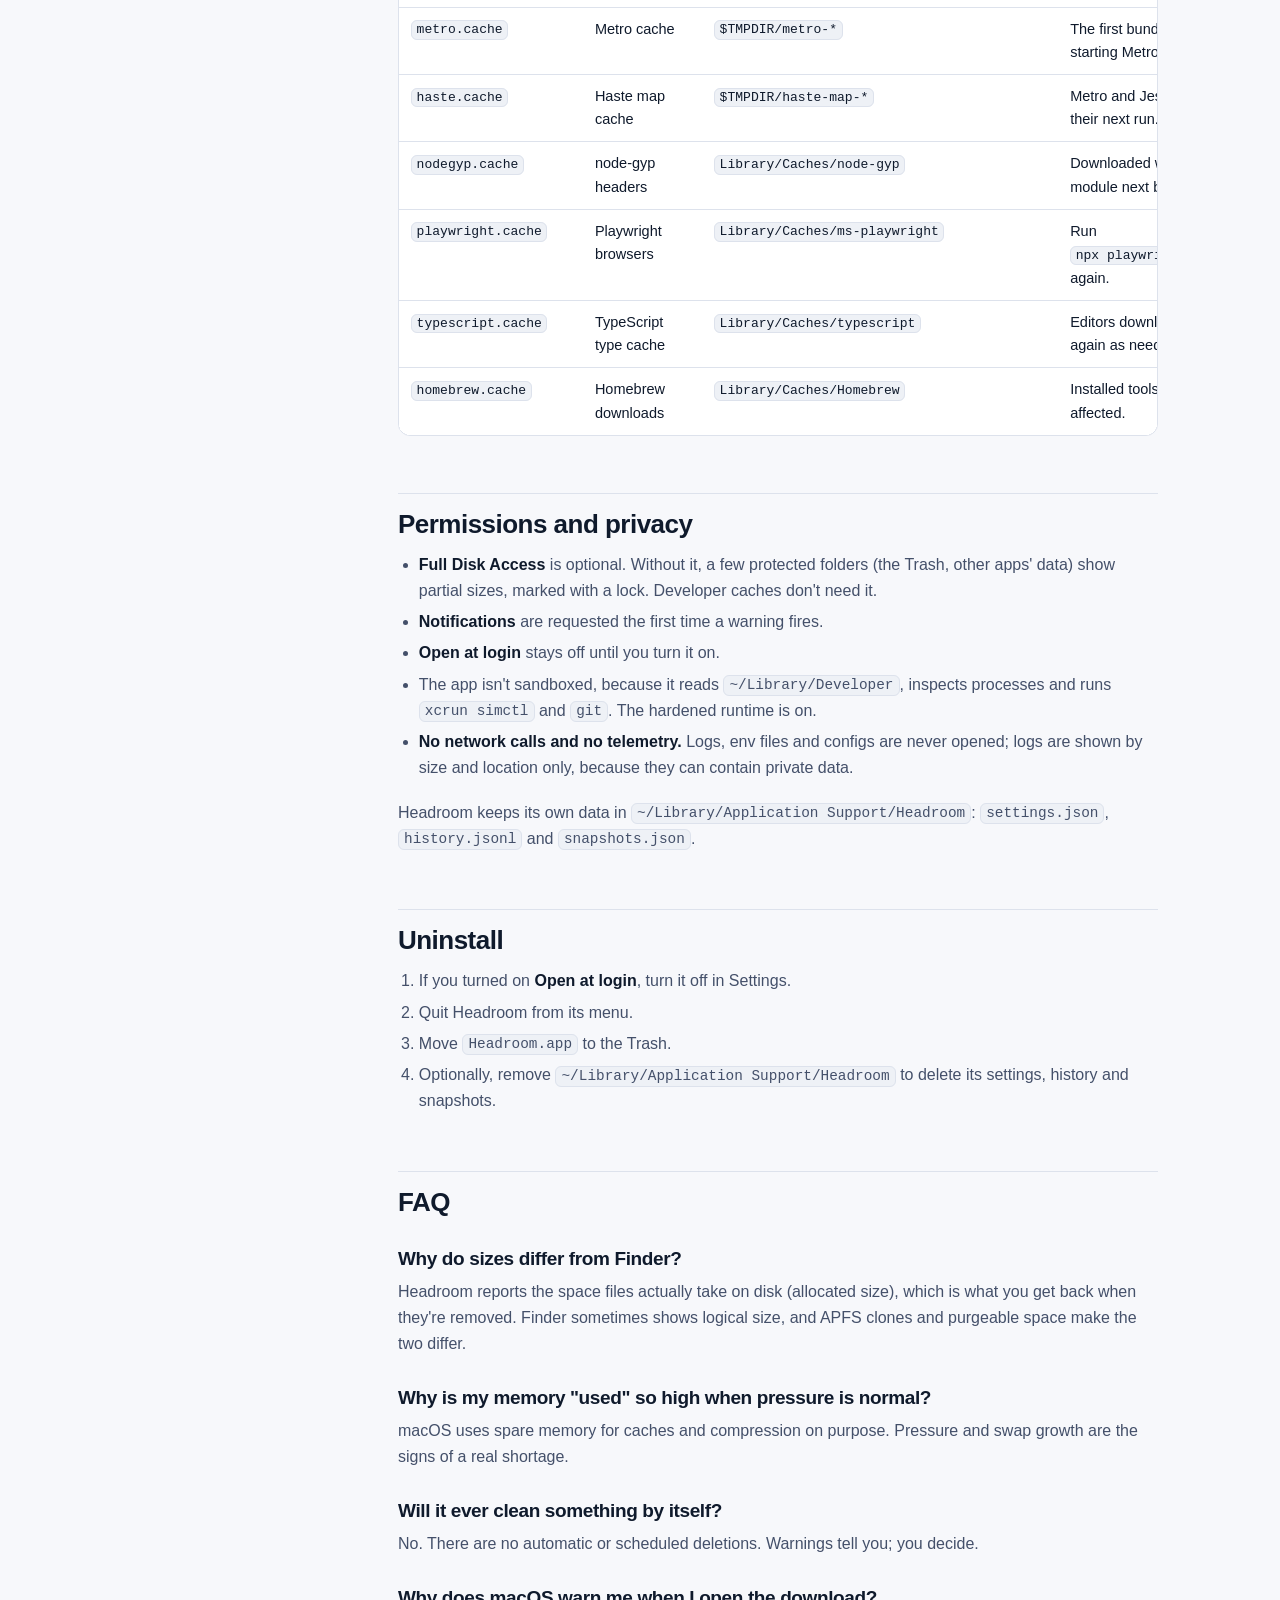
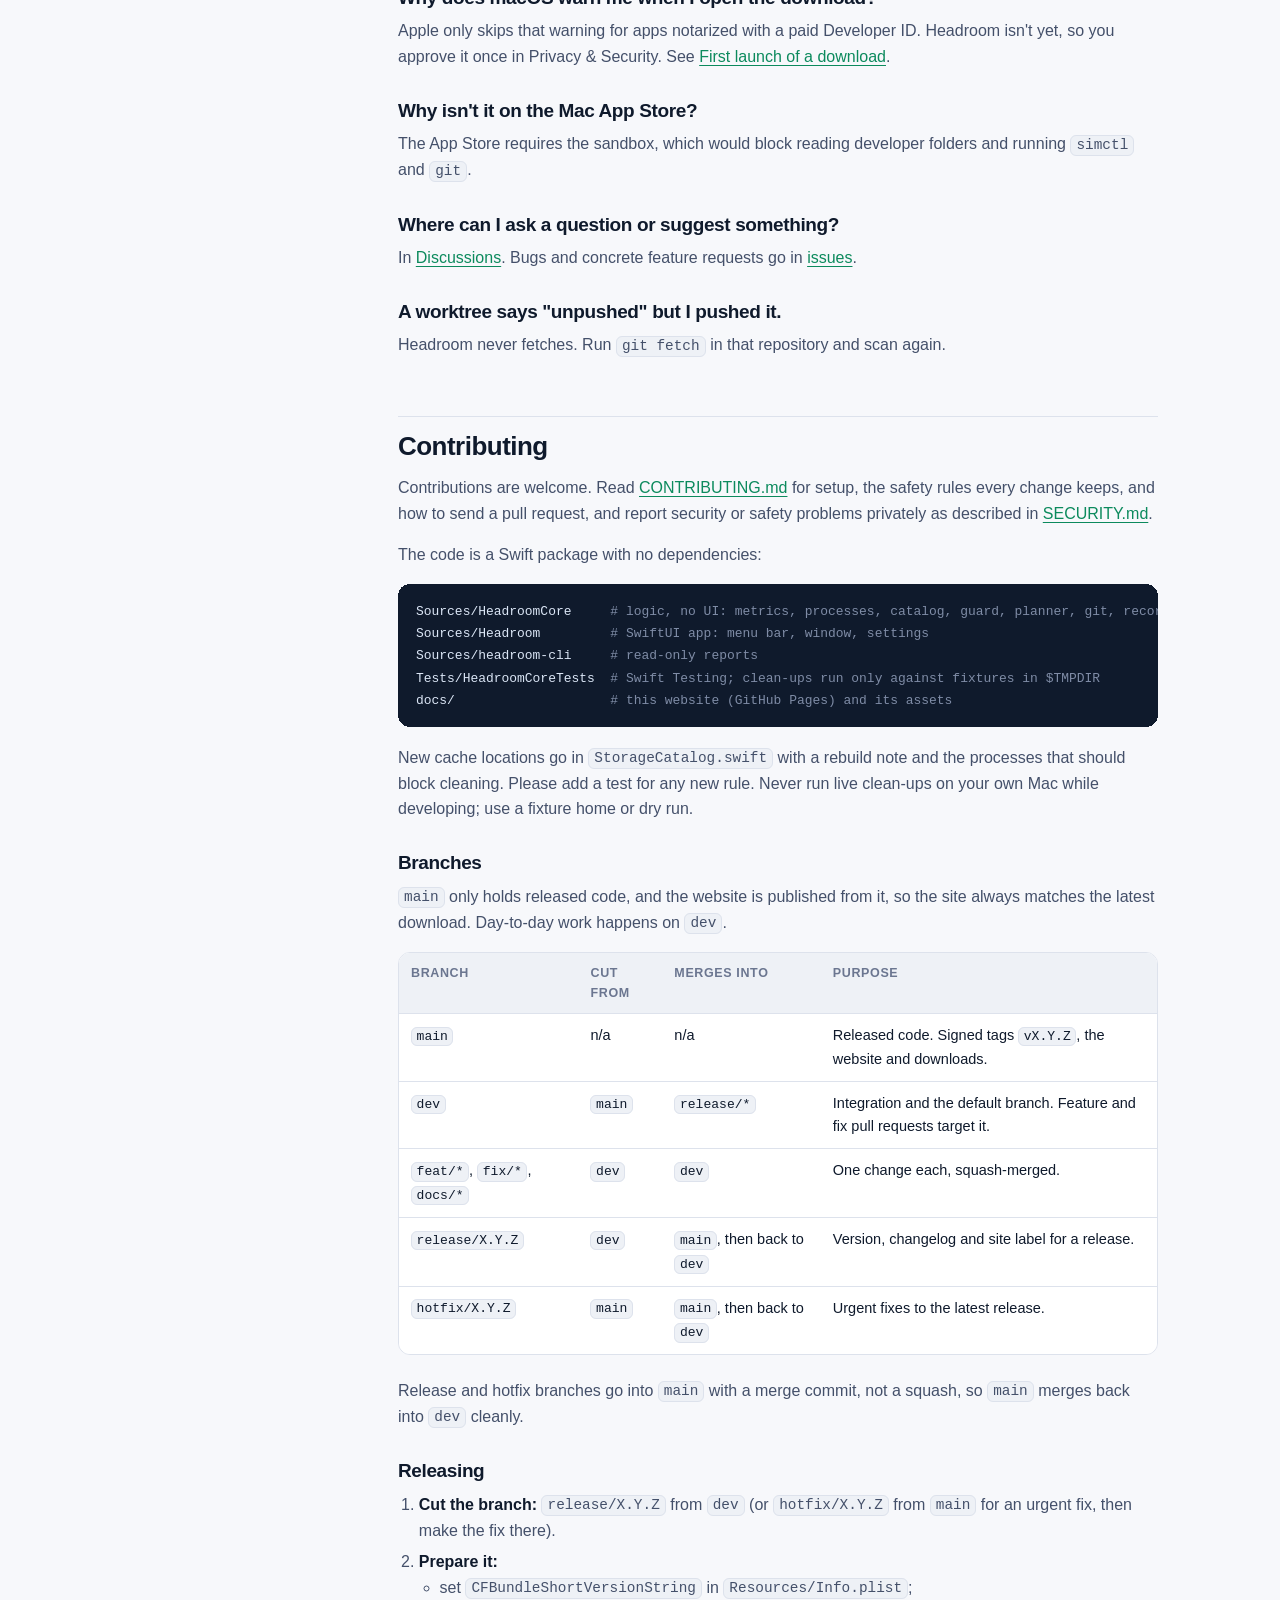
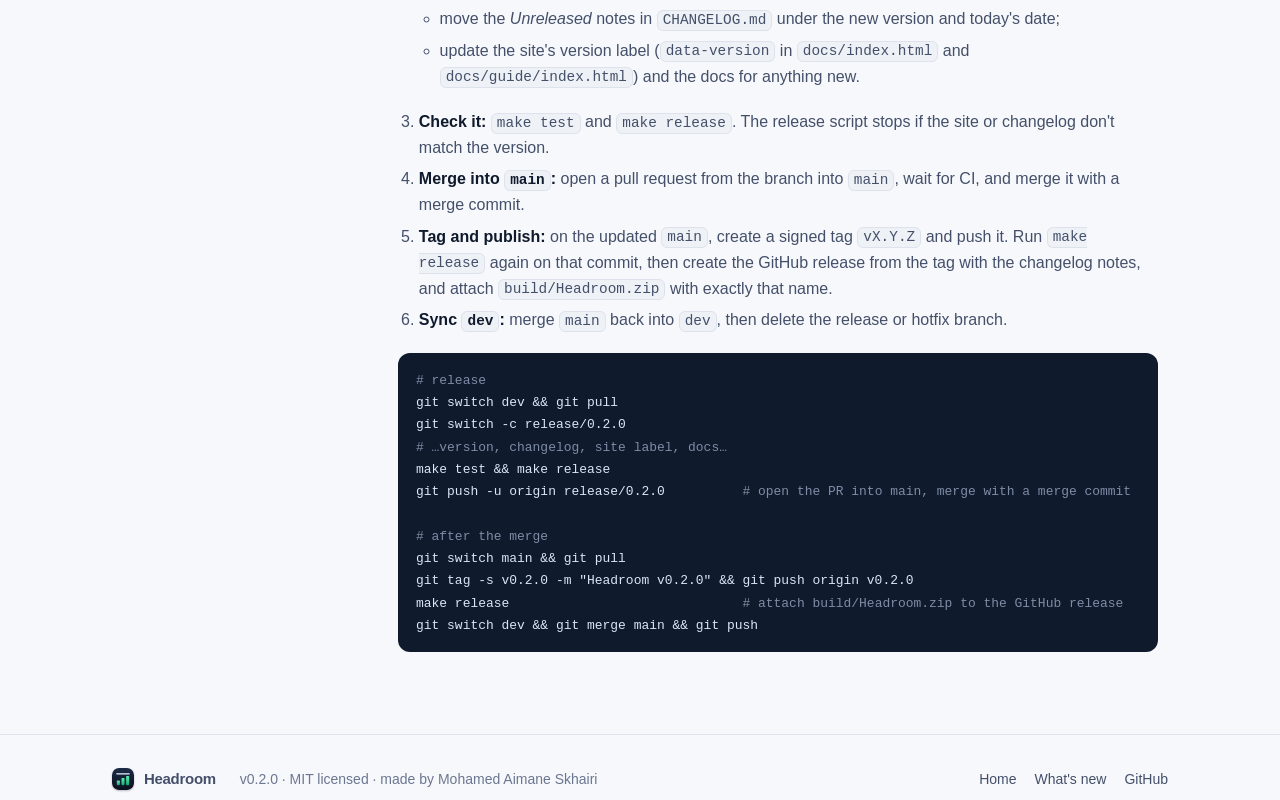
==== commit 3e1adf6c: "Release 0.2.0 - Version 0.2.0 (build 3) - CHANGELOG: date the release and add compare links - Websit" ====
--- a/docs/guide/index.html
+++ b/docs/guide/index.html
@@ -78,7 +78,7 @@
     <main class="prose">
       <h1>Headroom guide</h1>
       <p>Headroom is a menu bar app for macOS 14 and later. It reports freely and changes nothing until you review and confirm. This guide covers installing it, every part of the app, and the rules it follows.</p>
-      <p class="fine">This guide describes Headroom <span class="version" data-version="0.1.1">v0.1.1</span>, the latest release. See <a href="https://github.com/medaimane/headroom/blob/main/CHANGELOG.md">what's new</a>; guides for older versions are in the <code>docs/</code> folder of each <a href="https://github.com/medaimane/headroom/tags">release tag</a>.</p>
+      <p class="fine">This guide describes Headroom <span class="version" data-version="0.2.0">v0.2.0</span>, the latest release. See <a href="https://github.com/medaimane/headroom/blob/main/CHANGELOG.md">what's new</a>; guides for older versions are in the <code>docs/</code> folder of each <a href="https://github.com/medaimane/headroom/tags">release tag</a>.</p>
 
       <h2 id="install">Install</h2>
       <p>Headroom runs on macOS 14 or later, on Apple silicon and Intel Macs. There are two ways to get it.</p>
@@ -384,7 +384,7 @@
   <footer class="site-footer">
     <div class="wrap">
       <a class="brand" href="../"><img src="../assets/mark.svg" alt="">Headroom</a>
-      <span><span class="version" data-version="0.1.1">v0.1.1</span> · MIT licensed · made by Mohamed Aimane Skhairi</span>
+      <span><span class="version" data-version="0.2.0">v0.2.0</span> · MIT licensed · made by Mohamed Aimane Skhairi</span>
       <nav aria-label="Footer">
         <a href="../">Home</a>
         <a href="https://github.com/medaimane/headroom/blob/main/CHANGELOG.md">What's new</a>
